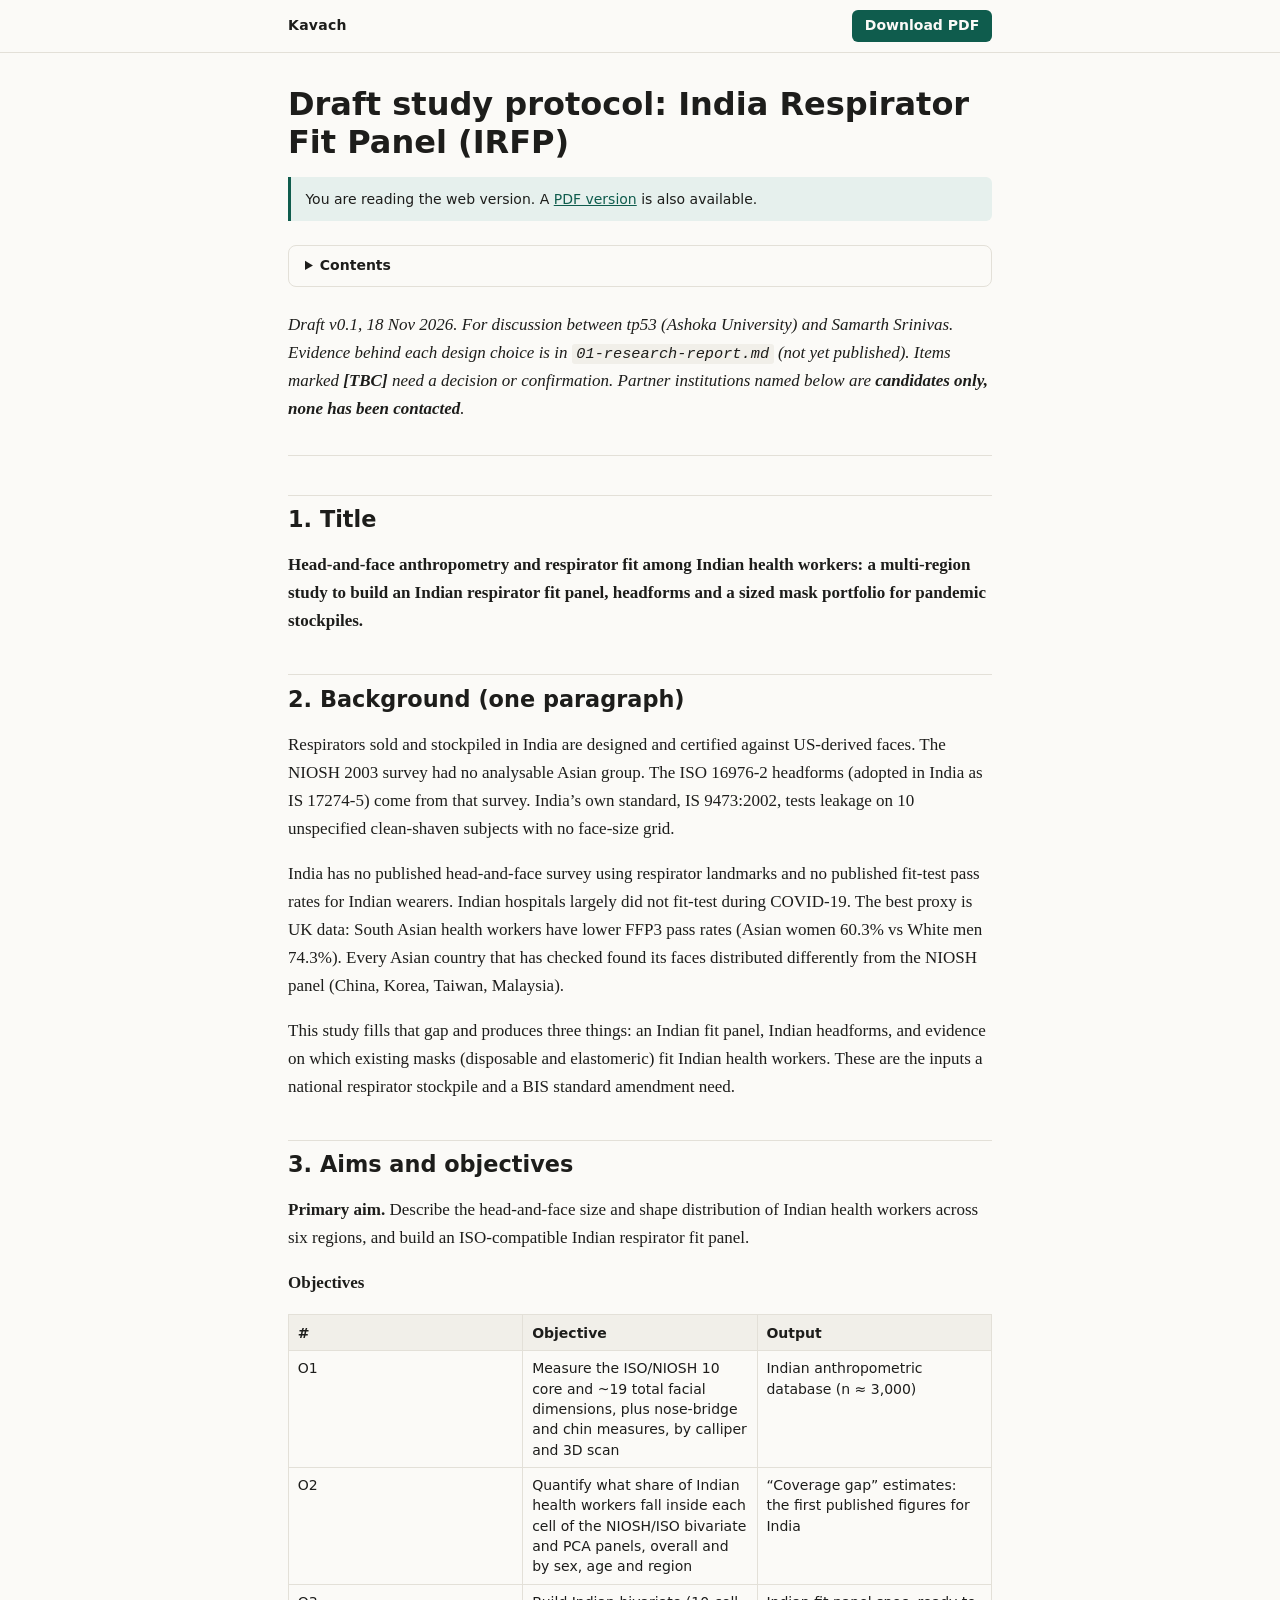
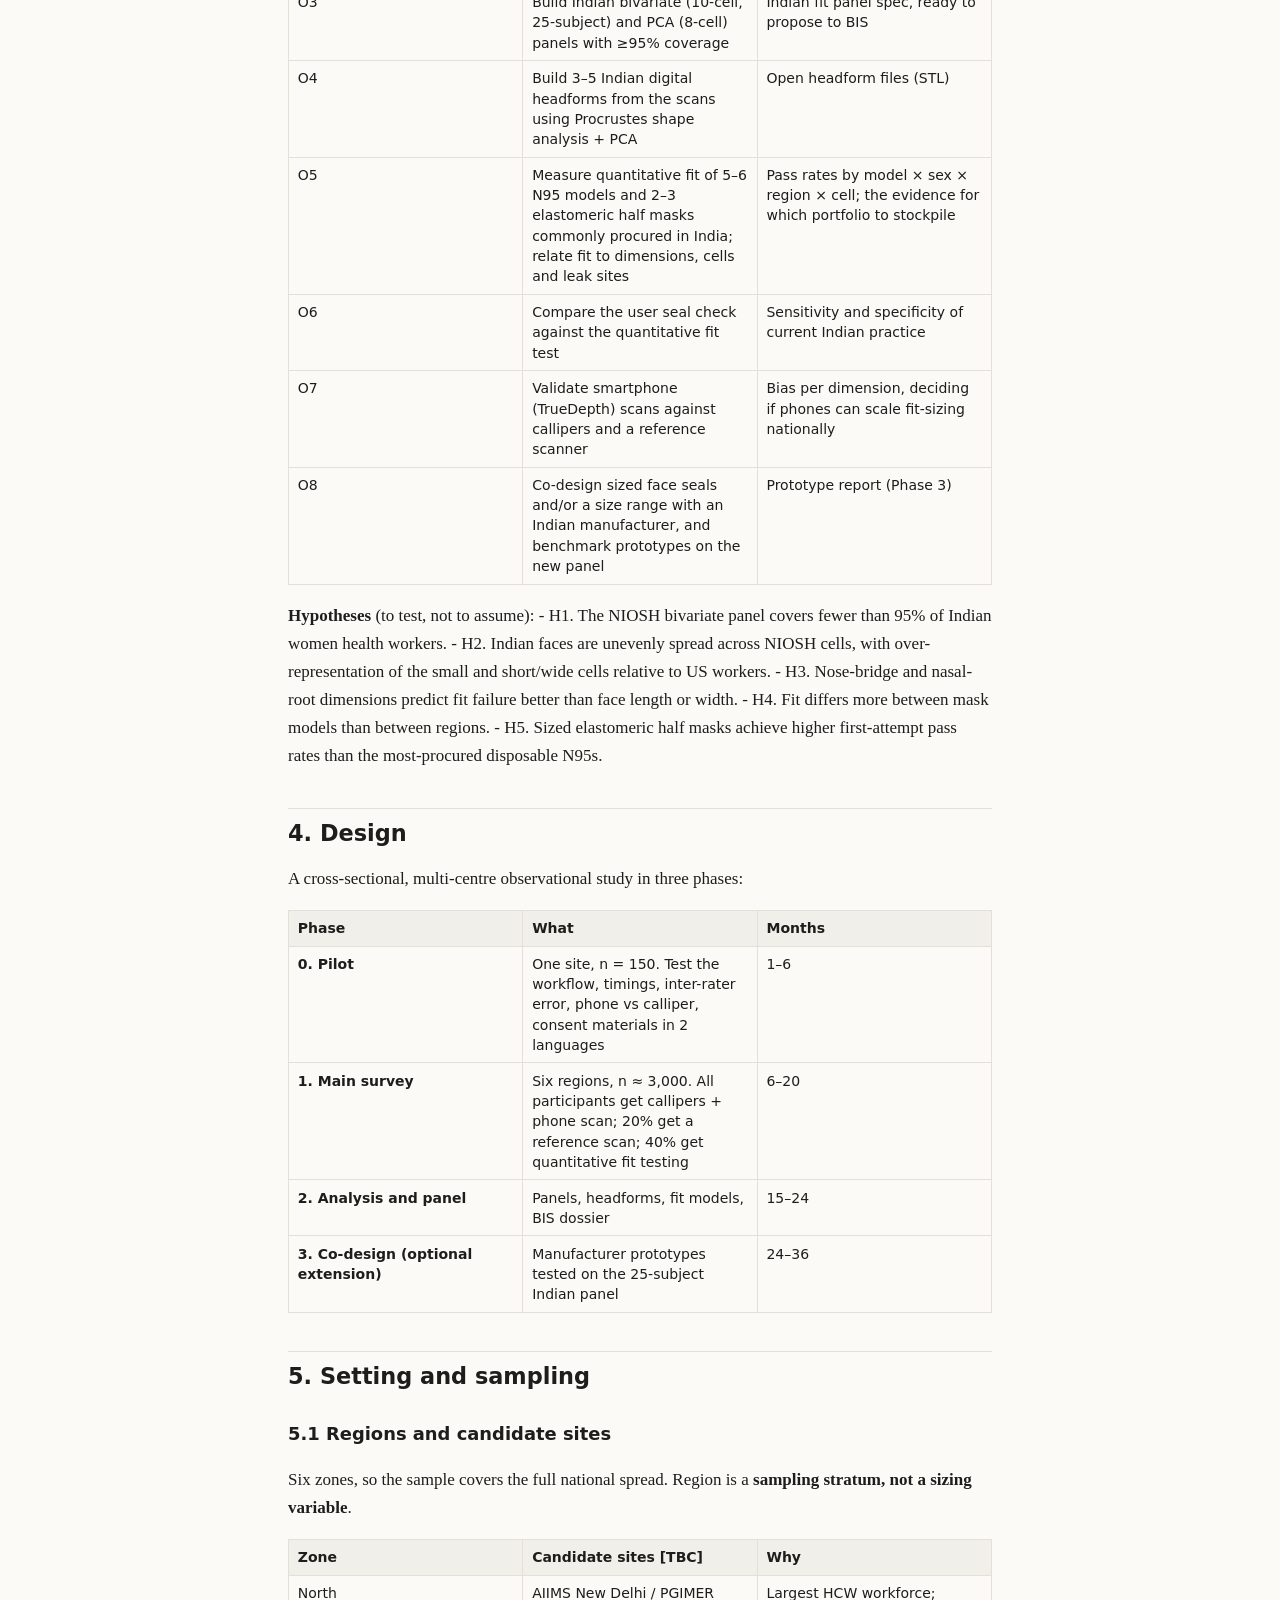
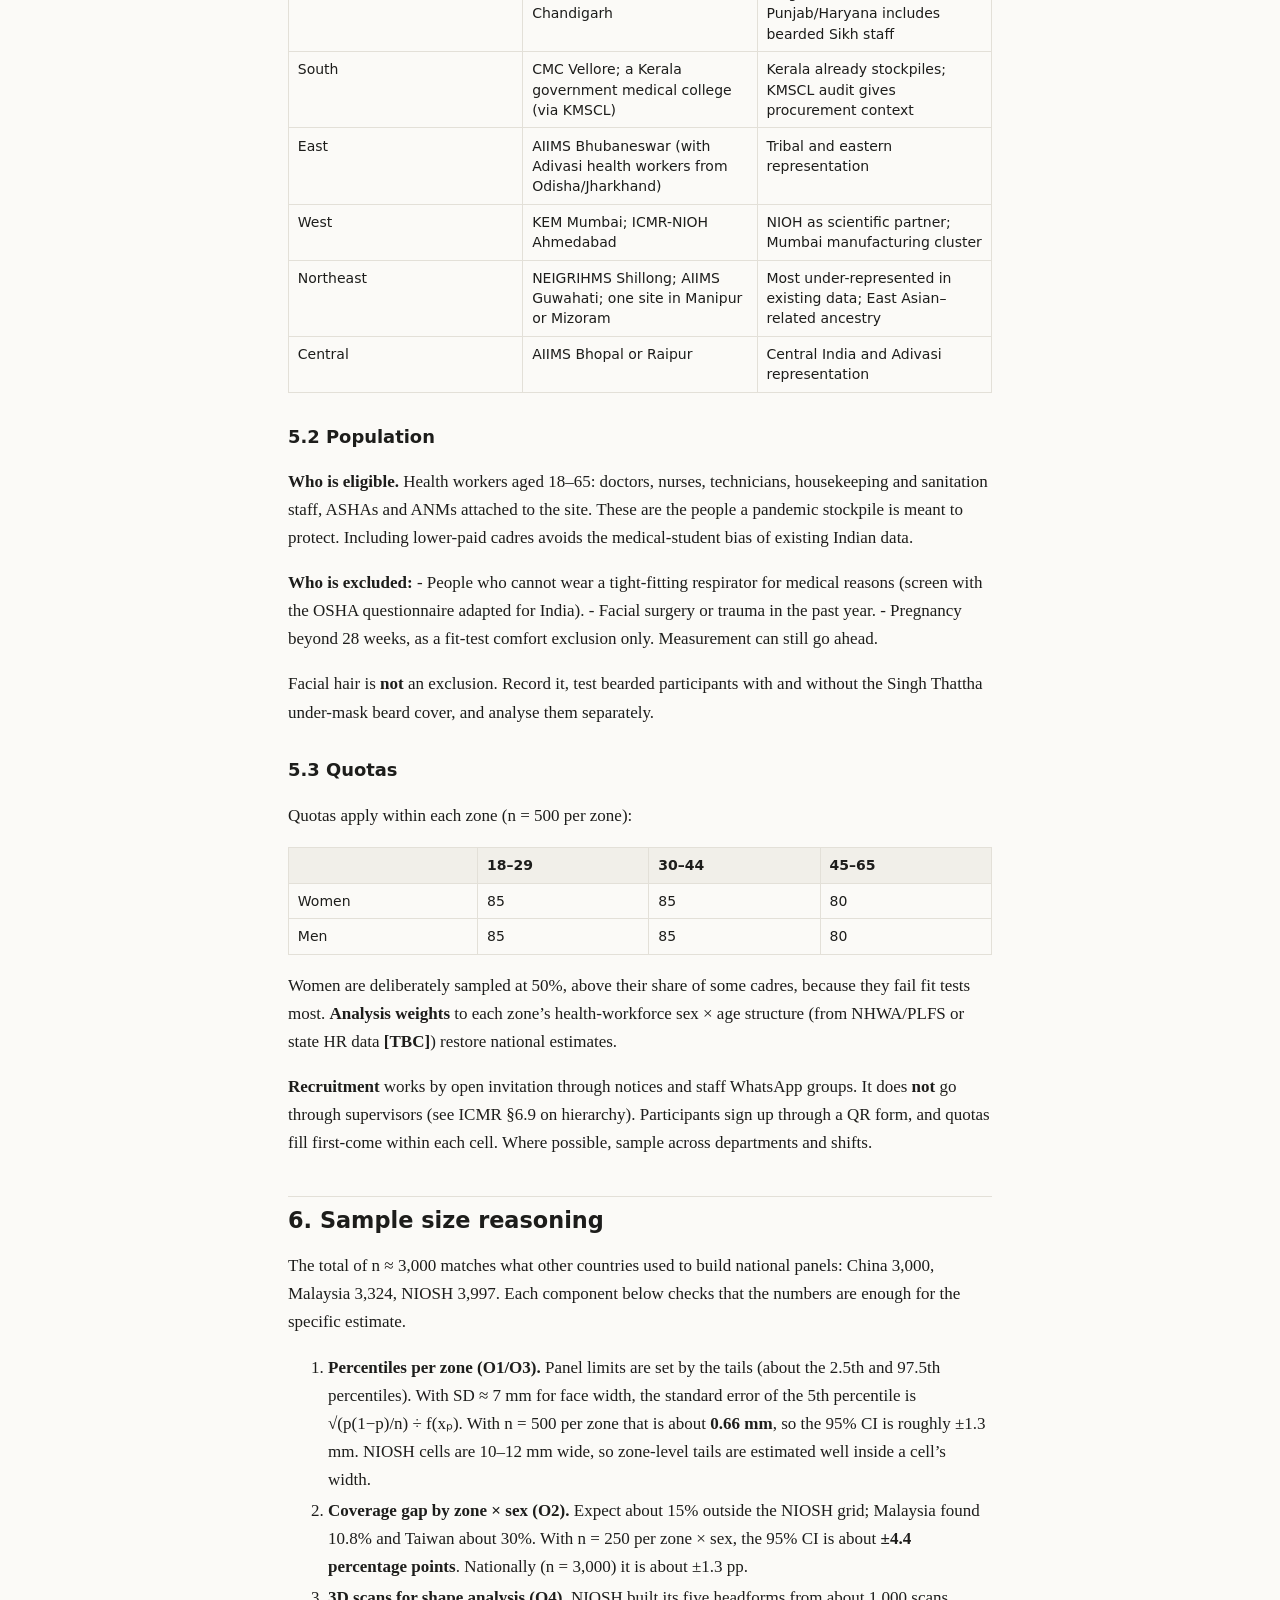
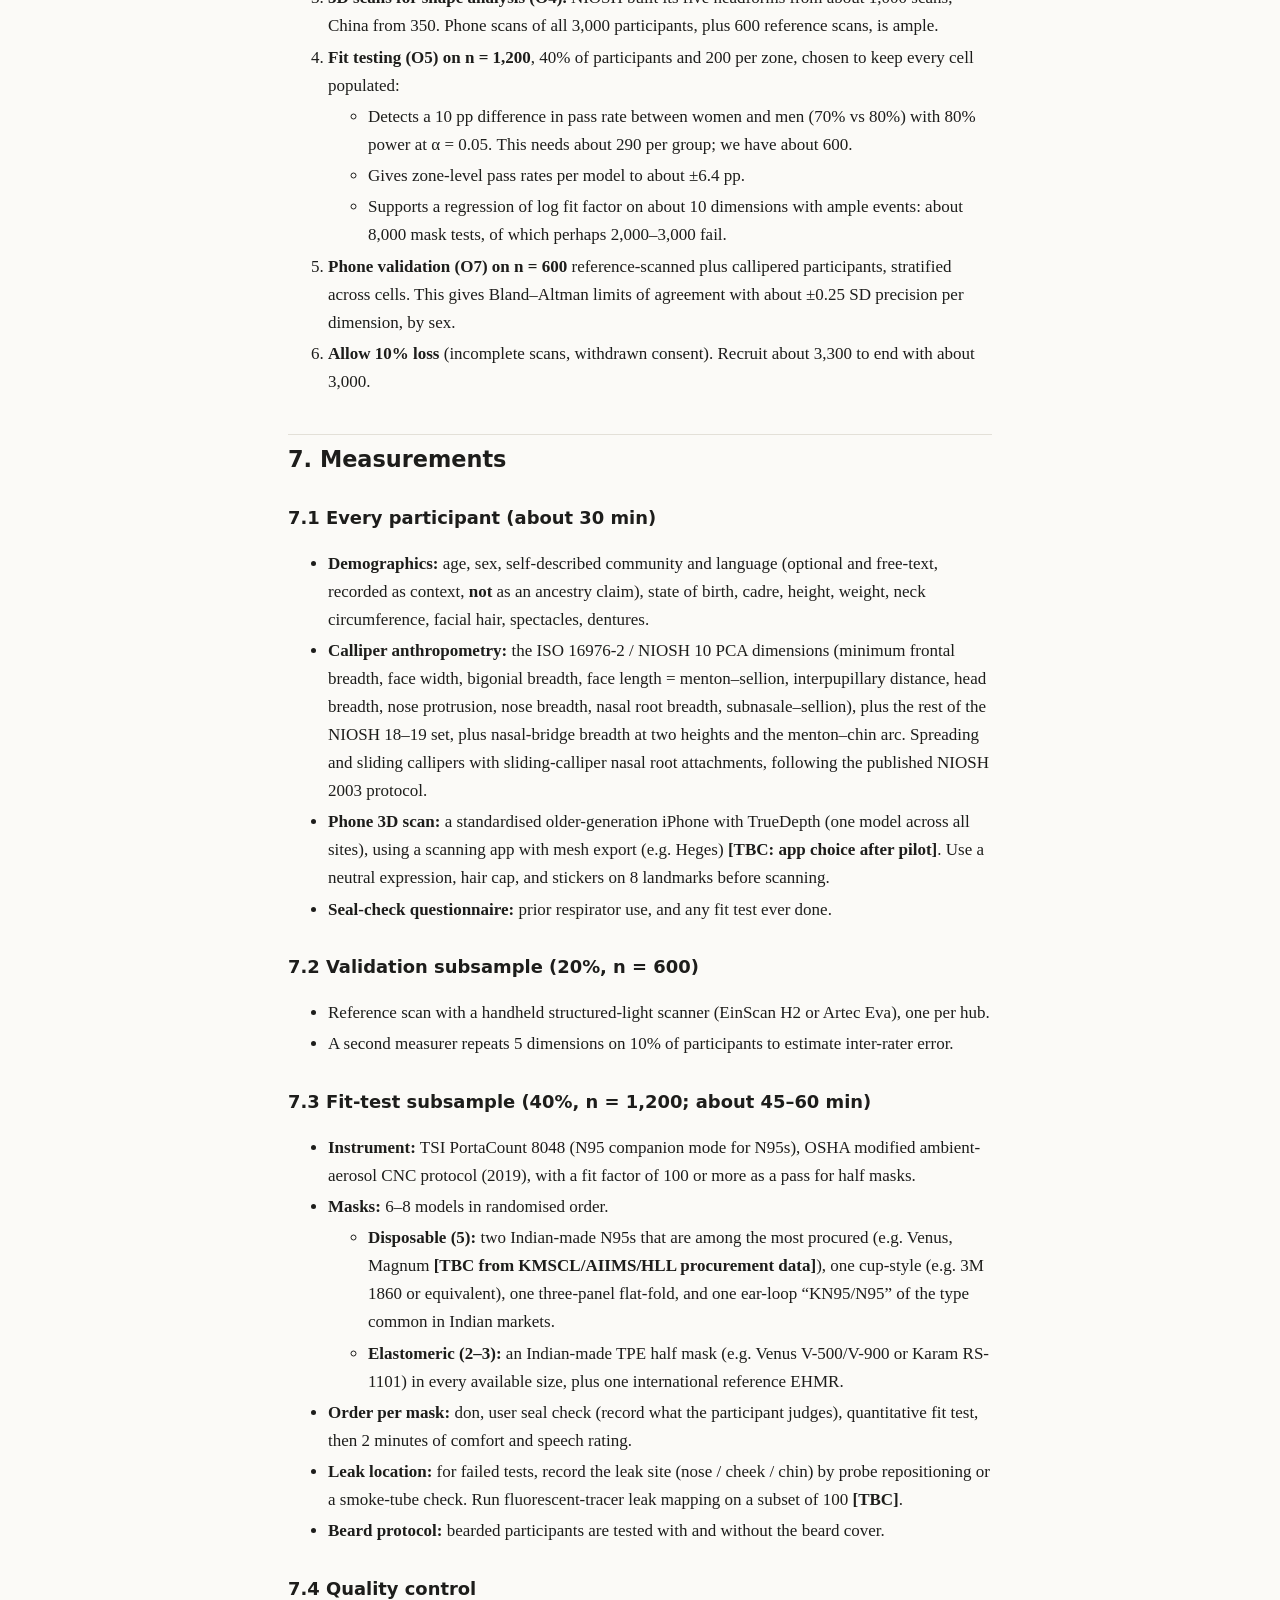
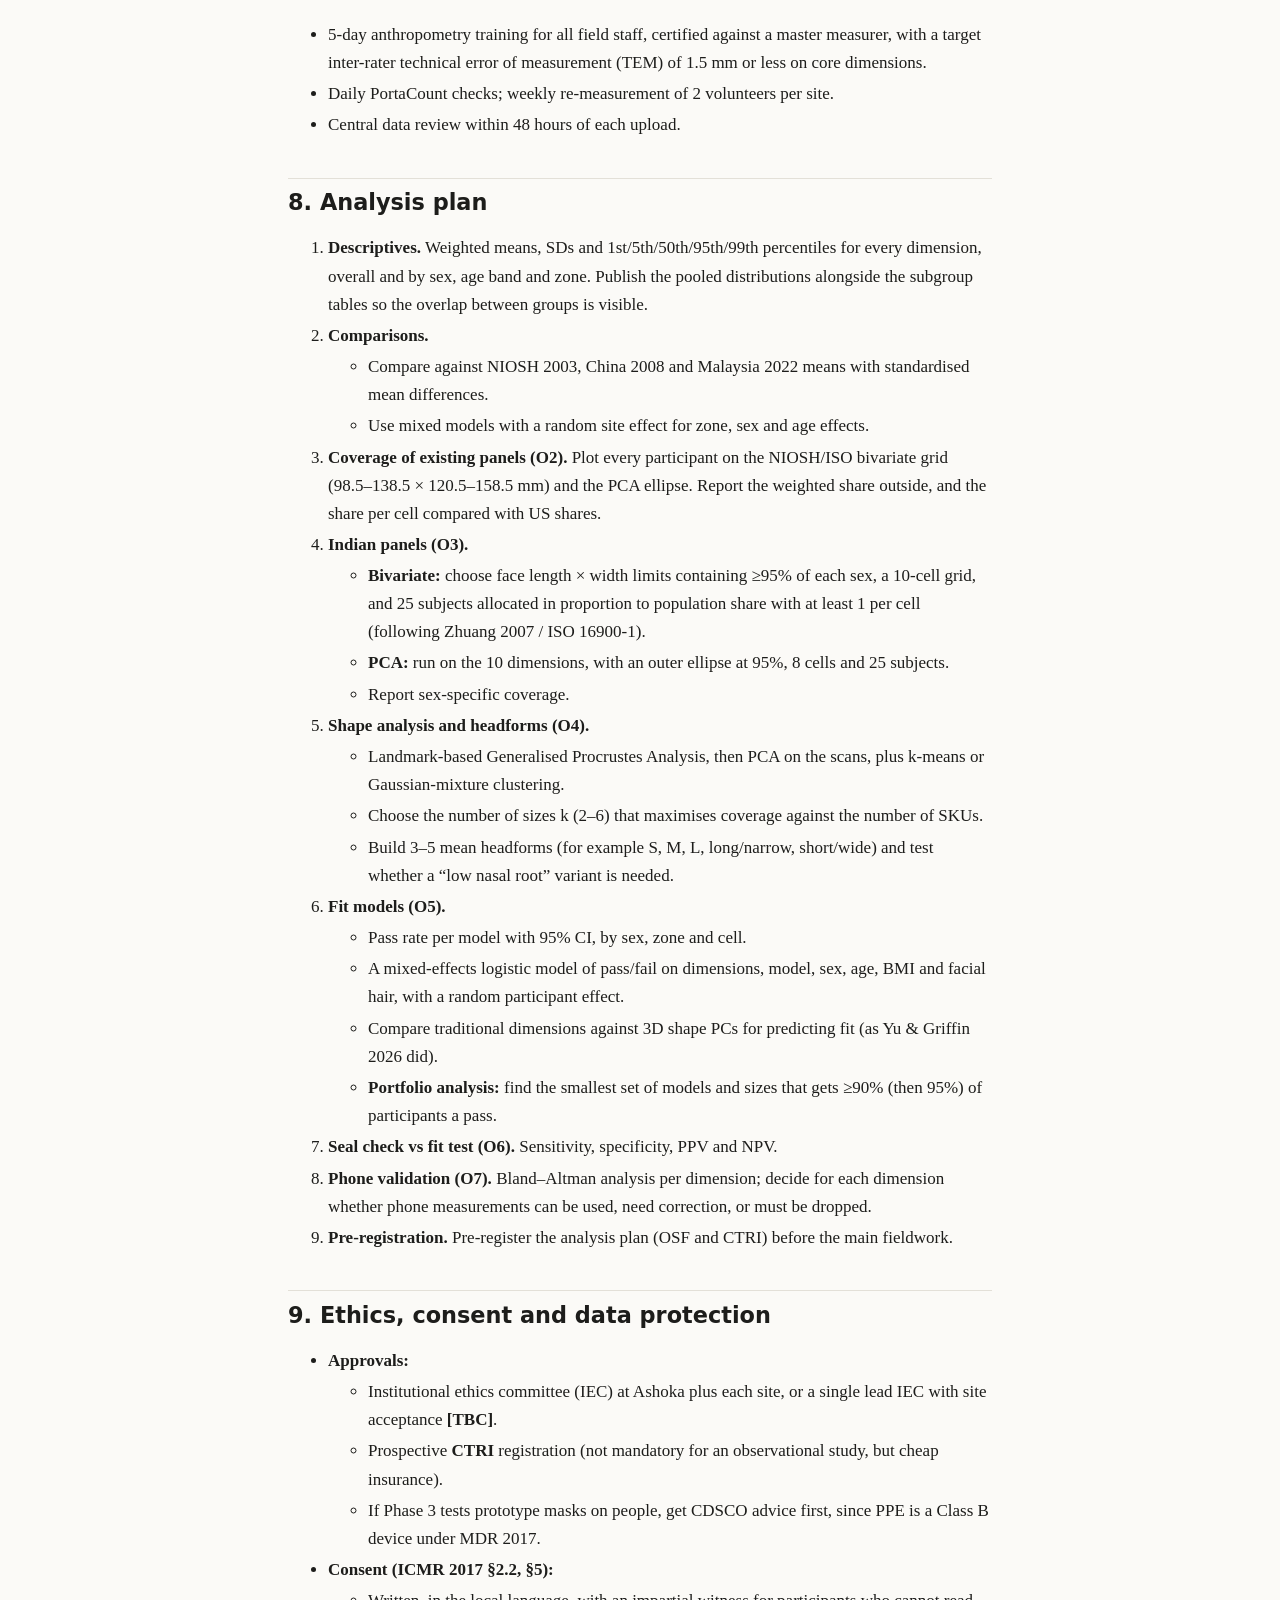
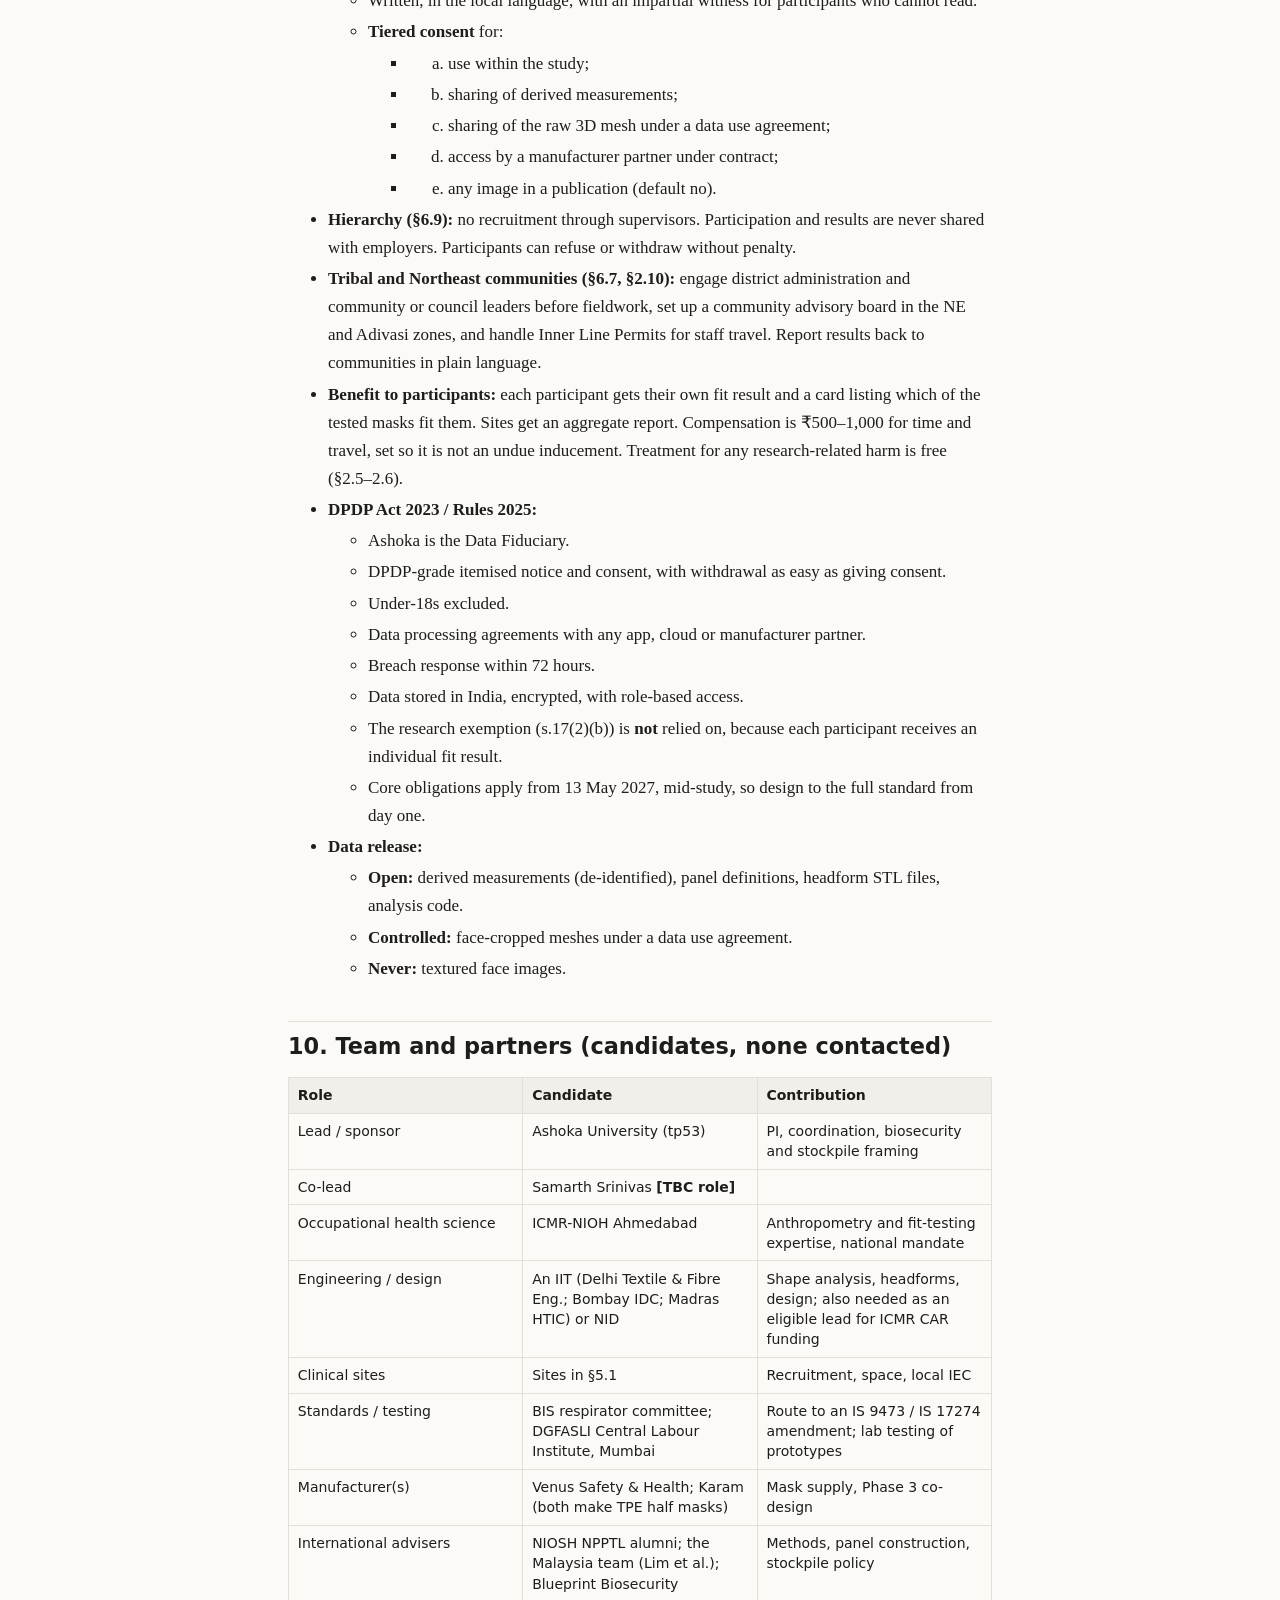
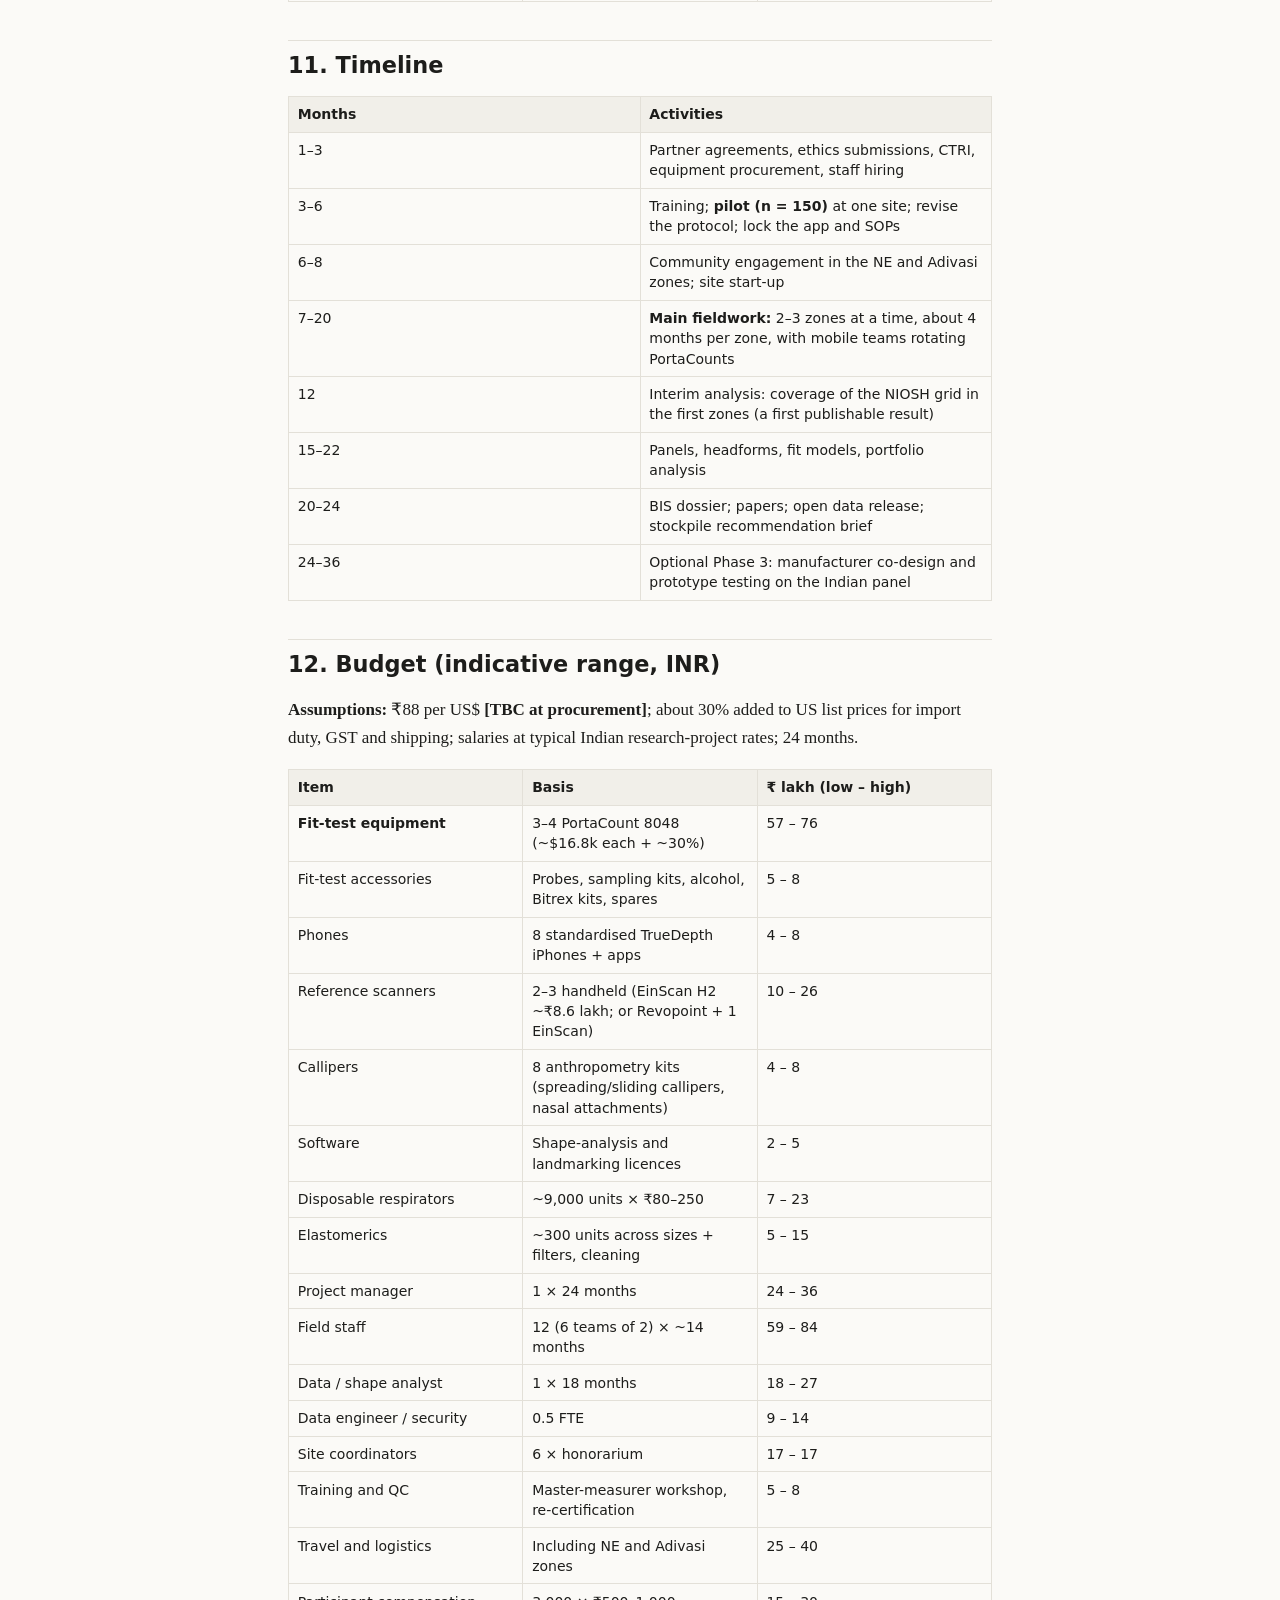
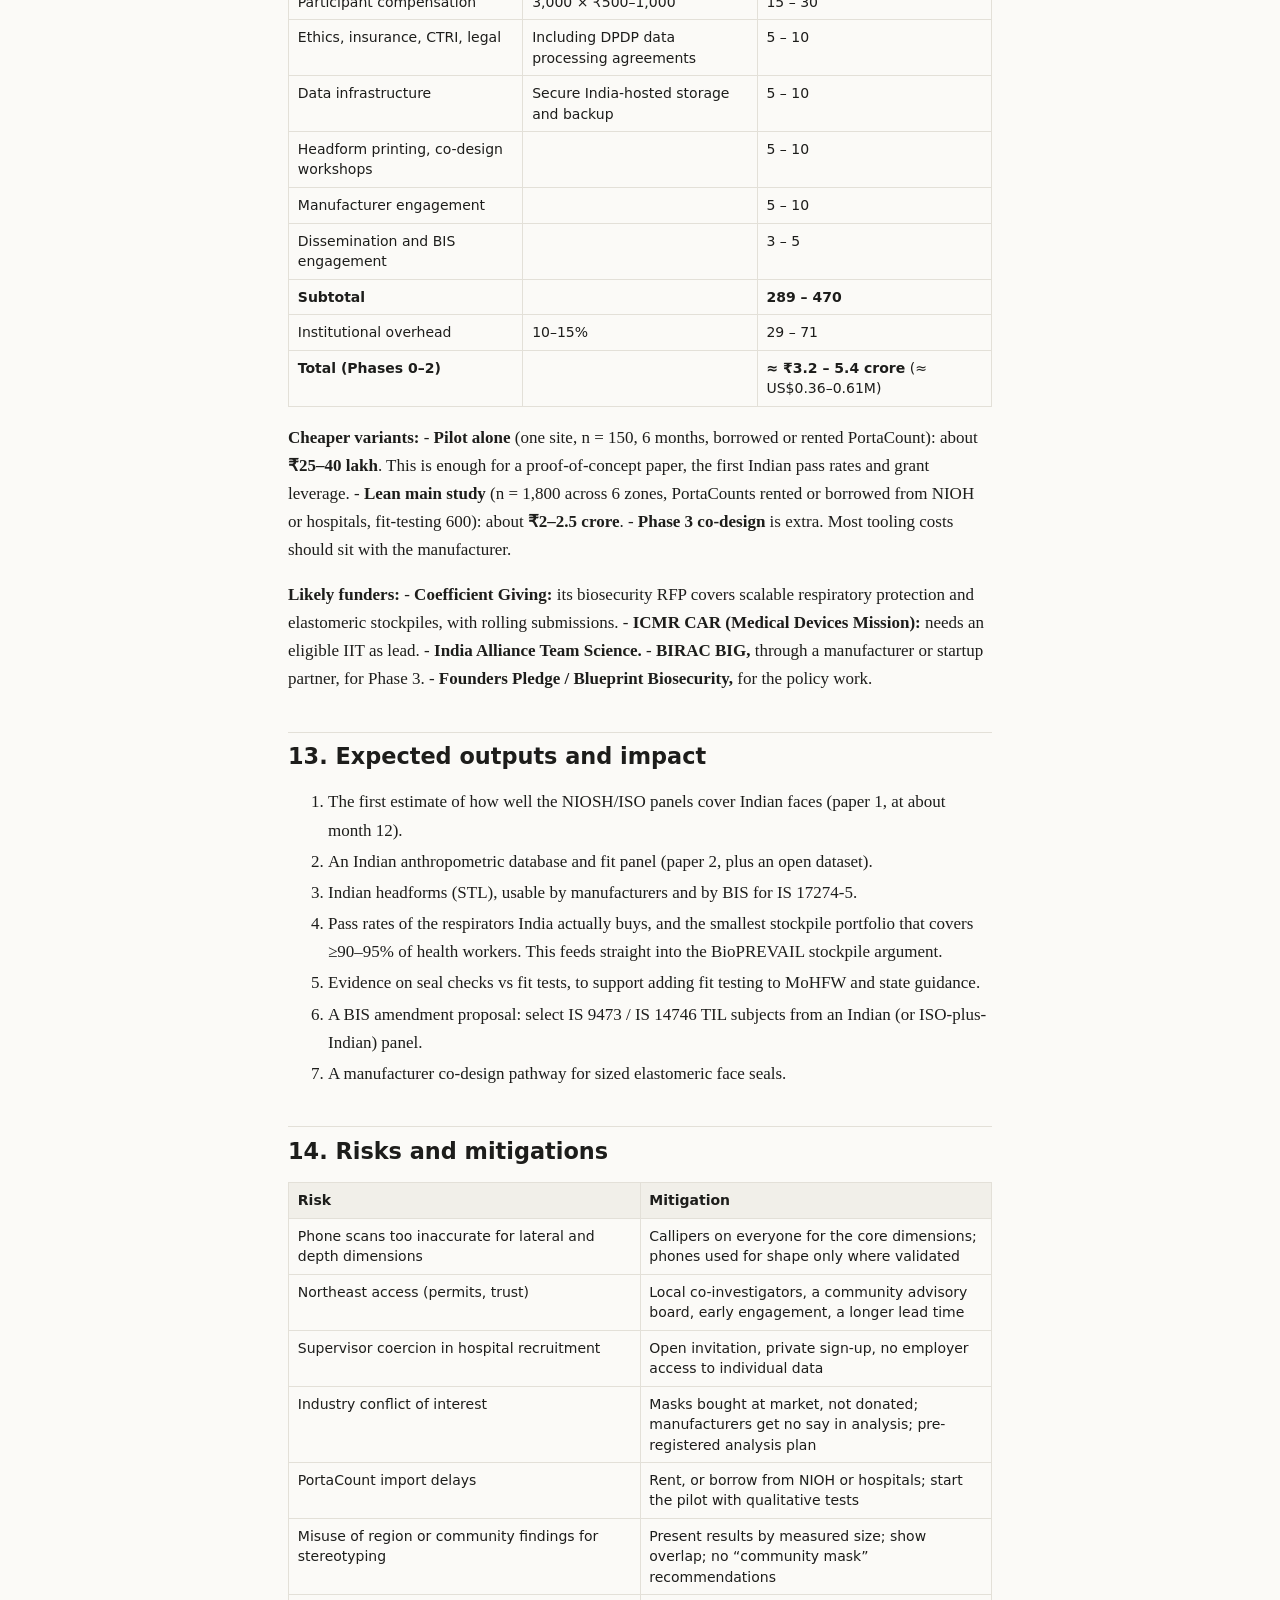
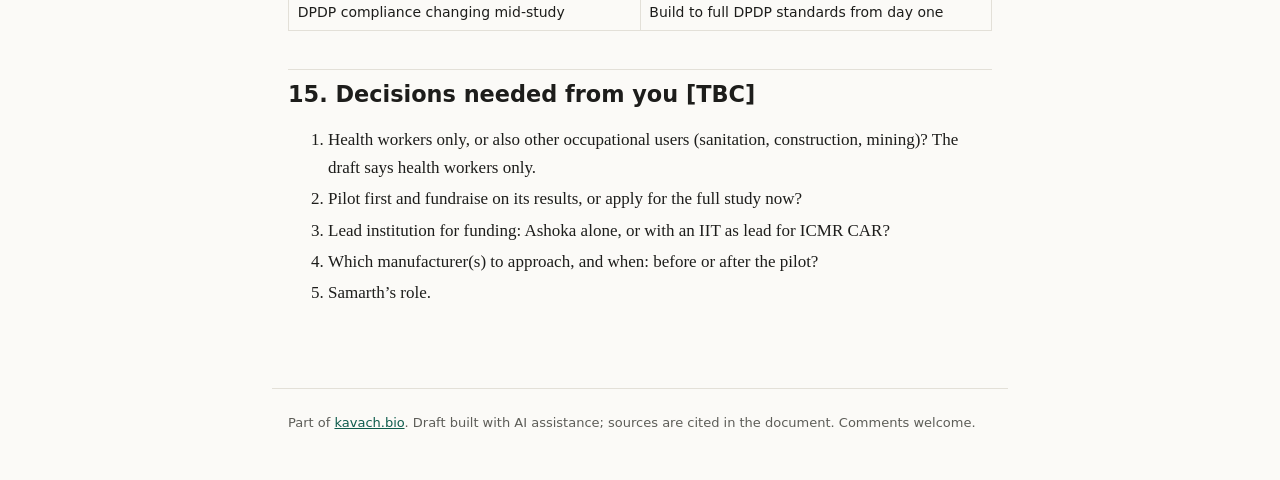
==== fit-panel-protocol/index.html @ 3ec48f14 "Publish white paper and fit-panel protocol pages with PDFs, plus landing page Co-Authored-By: Claude" ====
<!doctype html>
<html lang="en">
<head>
<meta charset="utf-8">
<meta name="viewport" content="width=device-width,initial-scale=1">
<title>Draft study protocol: India Respirator Fit Panel</title>
<meta name="description" content="Draft v0.1 study protocol for head-and-face anthropometry and respirator fit among Indian health workers.">
<meta property="og:title" content="Draft study protocol: India
Respirator Fit Panel">
<meta property="og:description" content="Draft v0.1 study protocol for head-and-face anthropometry and respirator fit among Indian health workers.">
<meta property="og:type" content="article">
<link rel="icon" href="/favicon.svg" type="image/svg+xml">
<link rel="stylesheet" href="/style.css">
</head>
<body>
<header class="bar"><div class="in"><a class="home" href="/">Kavach</a><a class="pdf" href="india-respirator-fit-panel-protocol-v0.1.pdf" download>Download PDF</a></div></header>
<main>
<h1>Draft study protocol: India Respirator Fit Panel (IRFP)</h1>
<p class="status noprint">You are reading the web version. A <a href="india-respirator-fit-panel-protocol-v0.1.pdf">PDF version</a> is also available.</p>
<nav id="TOC"><details><summary>Contents</summary>
<ul>
<li><a href="#title" id="toc-title">1. Title</a></li>
<li><a href="#background-one-paragraph"
id="toc-background-one-paragraph">2. Background (one paragraph)</a></li>
<li><a href="#aims-and-objectives" id="toc-aims-and-objectives">3. Aims
and objectives</a></li>
<li><a href="#design" id="toc-design">4. Design</a></li>
<li><a href="#setting-and-sampling" id="toc-setting-and-sampling">5.
Setting and sampling</a></li>
<li><a href="#sample-size-reasoning" id="toc-sample-size-reasoning">6.
Sample size reasoning</a></li>
<li><a href="#measurements" id="toc-measurements">7.
Measurements</a></li>
<li><a href="#analysis-plan" id="toc-analysis-plan">8. Analysis
plan</a></li>
<li><a href="#ethics-consent-and-data-protection"
id="toc-ethics-consent-and-data-protection">9. Ethics, consent and data
protection</a></li>
<li><a href="#team-and-partners-candidates-none-contacted"
id="toc-team-and-partners-candidates-none-contacted">10. Team and
partners (candidates, none contacted)</a></li>
<li><a href="#timeline" id="toc-timeline">11. Timeline</a></li>
<li><a href="#budget-indicative-range-inr"
id="toc-budget-indicative-range-inr">12. Budget (indicative range,
INR)</a></li>
<li><a href="#expected-outputs-and-impact"
id="toc-expected-outputs-and-impact">13. Expected outputs and
impact</a></li>
<li><a href="#risks-and-mitigations" id="toc-risks-and-mitigations">14.
Risks and mitigations</a></li>
<li><a href="#decisions-needed-from-you-tbc"
id="toc-decisions-needed-from-you-tbc">15. Decisions needed from you
<strong>[TBC]</strong></a></li>
</ul>
</details></nav>
<p><em>Draft v0.1, 18 Nov 2026. For discussion between tp53 (Ashoka
University) and Samarth Srinivas. Evidence behind each design choice is
in <code>01-research-report.md</code> (not yet published). Items marked
<strong>[TBC]</strong> need a decision or confirmation. Partner
institutions named below are <strong>candidates only, none has been
contacted</strong>.</em></p>
<hr />
<h2 id="title">1. Title</h2>
<p><strong>Head-and-face anthropometry and respirator fit among Indian
health workers: a multi-region study to build an Indian respirator fit
panel, headforms and a sized mask portfolio for pandemic
stockpiles.</strong></p>
<h2 id="background-one-paragraph">2. Background (one paragraph)</h2>
<p>Respirators sold and stockpiled in India are designed and certified
against US-derived faces. The NIOSH 2003 survey had no analysable Asian
group. The ISO 16976-2 headforms (adopted in India as IS 17274-5) come
from that survey. India’s own standard, IS 9473:2002, tests leakage on
10 unspecified clean-shaven subjects with no face-size grid.</p>
<p>India has no published head-and-face survey using respirator
landmarks and no published fit-test pass rates for Indian wearers.
Indian hospitals largely did not fit-test during COVID-19. The best
proxy is UK data: South Asian health workers have lower FFP3 pass rates
(Asian women 60.3% vs White men 74.3%). Every Asian country that has
checked found its faces distributed differently from the NIOSH panel
(China, Korea, Taiwan, Malaysia).</p>
<p>This study fills that gap and produces three things: an Indian fit
panel, Indian headforms, and evidence on which existing masks
(disposable and elastomeric) fit Indian health workers. These are the
inputs a national respirator stockpile and a BIS standard amendment
need.</p>
<h2 id="aims-and-objectives">3. Aims and objectives</h2>
<p><strong>Primary aim.</strong> Describe the head-and-face size and
shape distribution of Indian health workers across six regions, and
build an ISO-compatible Indian respirator fit panel.</p>
<p><strong>Objectives</strong></p>
<div class="table-wrap"><table>
<colgroup>
<col style="width: 33%" />
<col style="width: 33%" />
<col style="width: 33%" />
</colgroup>
<thead>
<tr class="header">
<th>#</th>
<th>Objective</th>
<th>Output</th>
</tr>
</thead>
<tbody>
<tr class="odd">
<td>O1</td>
<td>Measure the ISO/NIOSH 10 core and ~19 total facial dimensions, plus
nose-bridge and chin measures, by calliper and 3D scan</td>
<td>Indian anthropometric database (n ≈ 3,000)</td>
</tr>
<tr class="even">
<td>O2</td>
<td>Quantify what share of Indian health workers fall inside each cell
of the NIOSH/ISO bivariate and PCA panels, overall and by sex, age and
region</td>
<td>“Coverage gap” estimates: the first published figures for India</td>
</tr>
<tr class="odd">
<td>O3</td>
<td>Build Indian bivariate (10-cell, 25-subject) and PCA (8-cell) panels
with ≥95% coverage</td>
<td>Indian fit panel spec, ready to propose to BIS</td>
</tr>
<tr class="even">
<td>O4</td>
<td>Build 3–5 Indian digital headforms from the scans using Procrustes
shape analysis + PCA</td>
<td>Open headform files (STL)</td>
</tr>
<tr class="odd">
<td>O5</td>
<td>Measure quantitative fit of 5–6 N95 models and 2–3 elastomeric half
masks commonly procured in India; relate fit to dimensions, cells and
leak sites</td>
<td>Pass rates by model × sex × region × cell; the evidence for which
portfolio to stockpile</td>
</tr>
<tr class="even">
<td>O6</td>
<td>Compare the user seal check against the quantitative fit test</td>
<td>Sensitivity and specificity of current Indian practice</td>
</tr>
<tr class="odd">
<td>O7</td>
<td>Validate smartphone (TrueDepth) scans against callipers and a
reference scanner</td>
<td>Bias per dimension, deciding if phones can scale fit-sizing
nationally</td>
</tr>
<tr class="even">
<td>O8</td>
<td>Co-design sized face seals and/or a size range with an Indian
manufacturer, and benchmark prototypes on the new panel</td>
<td>Prototype report (Phase 3)</td>
</tr>
</tbody>
</table></div>
<p><strong>Hypotheses</strong> (to test, not to assume): - H1. The NIOSH
bivariate panel covers fewer than 95% of Indian women health workers. -
H2. Indian faces are unevenly spread across NIOSH cells, with
over-representation of the small and short/wide cells relative to US
workers. - H3. Nose-bridge and nasal-root dimensions predict fit failure
better than face length or width. - H4. Fit differs more between mask
models than between regions. - H5. Sized elastomeric half masks achieve
higher first-attempt pass rates than the most-procured disposable
N95s.</p>
<h2 id="design">4. Design</h2>
<p>A cross-sectional, multi-centre observational study in three
phases:</p>
<div class="table-wrap"><table>
<colgroup>
<col style="width: 33%" />
<col style="width: 33%" />
<col style="width: 33%" />
</colgroup>
<thead>
<tr class="header">
<th>Phase</th>
<th>What</th>
<th>Months</th>
</tr>
</thead>
<tbody>
<tr class="odd">
<td><strong>0. Pilot</strong></td>
<td>One site, n = 150. Test the workflow, timings, inter-rater error,
phone vs calliper, consent materials in 2 languages</td>
<td>1–6</td>
</tr>
<tr class="even">
<td><strong>1. Main survey</strong></td>
<td>Six regions, n ≈ 3,000. All participants get callipers + phone scan;
20% get a reference scan; 40% get quantitative fit testing</td>
<td>6–20</td>
</tr>
<tr class="odd">
<td><strong>2. Analysis and panel</strong></td>
<td>Panels, headforms, fit models, BIS dossier</td>
<td>15–24</td>
</tr>
<tr class="even">
<td><strong>3. Co-design (optional extension)</strong></td>
<td>Manufacturer prototypes tested on the 25-subject Indian panel</td>
<td>24–36</td>
</tr>
</tbody>
</table></div>
<h2 id="setting-and-sampling">5. Setting and sampling</h2>
<h3 id="regions-and-candidate-sites">5.1 Regions and candidate
sites</h3>
<p>Six zones, so the sample covers the full national spread. Region is a
<strong>sampling stratum, not a sizing variable</strong>.</p>
<div class="table-wrap"><table>
<colgroup>
<col style="width: 33%" />
<col style="width: 33%" />
<col style="width: 33%" />
</colgroup>
<thead>
<tr class="header">
<th>Zone</th>
<th>Candidate sites [TBC]</th>
<th>Why</th>
</tr>
</thead>
<tbody>
<tr class="odd">
<td>North</td>
<td>AIIMS New Delhi / PGIMER Chandigarh</td>
<td>Largest HCW workforce; Punjab/Haryana includes bearded Sikh
staff</td>
</tr>
<tr class="even">
<td>South</td>
<td>CMC Vellore; a Kerala government medical college (via KMSCL)</td>
<td>Kerala already stockpiles; KMSCL audit gives procurement
context</td>
</tr>
<tr class="odd">
<td>East</td>
<td>AIIMS Bhubaneswar (with Adivasi health workers from
Odisha/Jharkhand)</td>
<td>Tribal and eastern representation</td>
</tr>
<tr class="even">
<td>West</td>
<td>KEM Mumbai; ICMR-NIOH Ahmedabad</td>
<td>NIOH as scientific partner; Mumbai manufacturing cluster</td>
</tr>
<tr class="odd">
<td>Northeast</td>
<td>NEIGRIHMS Shillong; AIIMS Guwahati; one site in Manipur or
Mizoram</td>
<td>Most under-represented in existing data; East Asian–related
ancestry</td>
</tr>
<tr class="even">
<td>Central</td>
<td>AIIMS Bhopal or Raipur</td>
<td>Central India and Adivasi representation</td>
</tr>
</tbody>
</table></div>
<h3 id="population">5.2 Population</h3>
<p><strong>Who is eligible.</strong> Health workers aged 18–65: doctors,
nurses, technicians, housekeeping and sanitation staff, ASHAs and ANMs
attached to the site. These are the people a pandemic stockpile is meant
to protect. Including lower-paid cadres avoids the medical-student bias
of existing Indian data.</p>
<p><strong>Who is excluded:</strong> - People who cannot wear a
tight-fitting respirator for medical reasons (screen with the OSHA
questionnaire adapted for India). - Facial surgery or trauma in the past
year. - Pregnancy beyond 28 weeks, as a fit-test comfort exclusion only.
Measurement can still go ahead.</p>
<p>Facial hair is <strong>not</strong> an exclusion. Record it, test
bearded participants with and without the Singh Thattha under-mask beard
cover, and analyse them separately.</p>
<h3 id="quotas">5.3 Quotas</h3>
<p>Quotas apply within each zone (n = 500 per zone):</p>
<div class="table-wrap"><table>
<thead>
<tr class="header">
<th></th>
<th>18–29</th>
<th>30–44</th>
<th>45–65</th>
</tr>
</thead>
<tbody>
<tr class="odd">
<td>Women</td>
<td>85</td>
<td>85</td>
<td>80</td>
</tr>
<tr class="even">
<td>Men</td>
<td>85</td>
<td>85</td>
<td>80</td>
</tr>
</tbody>
</table></div>
<p>Women are deliberately sampled at 50%, above their share of some
cadres, because they fail fit tests most. <strong>Analysis
weights</strong> to each zone’s health-workforce sex × age structure
(from NHWA/PLFS or state HR data <strong>[TBC]</strong>) restore
national estimates.</p>
<p><strong>Recruitment</strong> works by open invitation through notices
and staff WhatsApp groups. It does <strong>not</strong> go through
supervisors (see ICMR §6.9 on hierarchy). Participants sign up through a
QR form, and quotas fill first-come within each cell. Where possible,
sample across departments and shifts.</p>
<h2 id="sample-size-reasoning">6. Sample size reasoning</h2>
<p>The total of n ≈ 3,000 matches what other countries used to build
national panels: China 3,000, Malaysia 3,324, NIOSH 3,997. Each
component below checks that the numbers are enough for the specific
estimate.</p>
<ol type="1">
<li><strong>Percentiles per zone (O1/O3).</strong> Panel limits are set
by the tails (about the 2.5th and 97.5th percentiles). With SD ≈ 7 mm
for face width, the standard error of the 5th percentile is √(p(1−p)/n)
÷ f(xₚ). With n = 500 per zone that is about <strong>0.66 mm</strong>,
so the 95% CI is roughly ±1.3 mm. NIOSH cells are 10–12 mm wide, so
zone-level tails are estimated well inside a cell’s width.</li>
<li><strong>Coverage gap by zone × sex (O2).</strong> Expect about 15%
outside the NIOSH grid; Malaysia found 10.8% and Taiwan about 30%. With
n = 250 per zone × sex, the 95% CI is about <strong>±4.4 percentage
points</strong>. Nationally (n = 3,000) it is about ±1.3 pp.</li>
<li><strong>3D scans for shape analysis (O4).</strong> NIOSH built its
five headforms from about 1,000 scans, China from 350. Phone scans of
all 3,000 participants, plus 600 reference scans, is ample.</li>
<li><strong>Fit testing (O5) on n = 1,200</strong>, 40% of participants
and 200 per zone, chosen to keep every cell populated:
<ul>
<li>Detects a 10 pp difference in pass rate between women and men (70%
vs 80%) with 80% power at α = 0.05. This needs about 290 per group; we
have about 600.</li>
<li>Gives zone-level pass rates per model to about ±6.4 pp.</li>
<li>Supports a regression of log fit factor on about 10 dimensions with
ample events: about 8,000 mask tests, of which perhaps 2,000–3,000
fail.</li>
</ul></li>
<li><strong>Phone validation (O7) on n = 600</strong> reference-scanned
plus callipered participants, stratified across cells. This gives
Bland–Altman limits of agreement with about ±0.25 SD precision per
dimension, by sex.</li>
<li><strong>Allow 10% loss</strong> (incomplete scans, withdrawn
consent). Recruit about 3,300 to end with about 3,000.</li>
</ol>
<h2 id="measurements">7. Measurements</h2>
<h3 id="every-participant-about-30-min">7.1 Every participant (about 30
min)</h3>
<ul>
<li><strong>Demographics:</strong> age, sex, self-described community
and language (optional and free-text, recorded as context,
<strong>not</strong> as an ancestry claim), state of birth, cadre,
height, weight, neck circumference, facial hair, spectacles,
dentures.</li>
<li><strong>Calliper anthropometry:</strong> the ISO 16976-2 / NIOSH 10
PCA dimensions (minimum frontal breadth, face width, bigonial breadth,
face length = menton–sellion, interpupillary distance, head breadth,
nose protrusion, nose breadth, nasal root breadth, subnasale–sellion),
plus the rest of the NIOSH 18–19 set, plus nasal-bridge breadth at two
heights and the menton–chin arc. Spreading and sliding callipers with
sliding-calliper nasal root attachments, following the published NIOSH
2003 protocol.</li>
<li><strong>Phone 3D scan:</strong> a standardised older-generation
iPhone with TrueDepth (one model across all sites), using a scanning app
with mesh export (e.g. Heges) <strong>[TBC: app choice after
pilot]</strong>. Use a neutral expression, hair cap, and stickers on 8
landmarks before scanning.</li>
<li><strong>Seal-check questionnaire:</strong> prior respirator use, and
any fit test ever done.</li>
</ul>
<h3 id="validation-subsample-20-n-600">7.2 Validation subsample (20%, n
= 600)</h3>
<ul>
<li>Reference scan with a handheld structured-light scanner (EinScan H2
or Artec Eva), one per hub.</li>
<li>A second measurer repeats 5 dimensions on 10% of participants to
estimate inter-rater error.</li>
</ul>
<h3 id="fit-test-subsample-40-n-1200-about-4560-min">7.3 Fit-test
subsample (40%, n = 1,200; about 45–60 min)</h3>
<ul>
<li><strong>Instrument:</strong> TSI PortaCount 8048 (N95 companion mode
for N95s), OSHA modified ambient-aerosol CNC protocol (2019), with a fit
factor of 100 or more as a pass for half masks.</li>
<li><strong>Masks:</strong> 6–8 models in randomised order.
<ul>
<li><strong>Disposable (5):</strong> two Indian-made N95s that are among
the most procured (e.g. Venus, Magnum <strong>[TBC from KMSCL/AIIMS/HLL
procurement data]</strong>), one cup-style (e.g. 3M 1860 or equivalent),
one three-panel flat-fold, and one ear-loop “KN95/N95” of the type
common in Indian markets.</li>
<li><strong>Elastomeric (2–3):</strong> an Indian-made TPE half mask
(e.g. Venus V-500/V-900 or Karam RS-1101) in every available size, plus
one international reference EHMR.</li>
</ul></li>
<li><strong>Order per mask:</strong> don, user seal check (record what
the participant judges), quantitative fit test, then 2 minutes of
comfort and speech rating.</li>
<li><strong>Leak location:</strong> for failed tests, record the leak
site (nose / cheek / chin) by probe repositioning or a smoke-tube check.
Run fluorescent-tracer leak mapping on a subset of 100
<strong>[TBC]</strong>.</li>
<li><strong>Beard protocol:</strong> bearded participants are tested
with and without the beard cover.</li>
</ul>
<h3 id="quality-control">7.4 Quality control</h3>
<ul>
<li>5-day anthropometry training for all field staff, certified against
a master measurer, with a target inter-rater technical error of
measurement (TEM) of 1.5 mm or less on core dimensions.</li>
<li>Daily PortaCount checks; weekly re-measurement of 2 volunteers per
site.</li>
<li>Central data review within 48 hours of each upload.</li>
</ul>
<h2 id="analysis-plan">8. Analysis plan</h2>
<ol type="1">
<li><strong>Descriptives.</strong> Weighted means, SDs and
1st/5th/50th/95th/99th percentiles for every dimension, overall and by
sex, age band and zone. Publish the pooled distributions alongside the
subgroup tables so the overlap between groups is visible.</li>
<li><strong>Comparisons.</strong>
<ul>
<li>Compare against NIOSH 2003, China 2008 and Malaysia 2022 means with
standardised mean differences.</li>
<li>Use mixed models with a random site effect for zone, sex and age
effects.</li>
</ul></li>
<li><strong>Coverage of existing panels (O2).</strong> Plot every
participant on the NIOSH/ISO bivariate grid (98.5–138.5 × 120.5–158.5
mm) and the PCA ellipse. Report the weighted share outside, and the
share per cell compared with US shares.</li>
<li><strong>Indian panels (O3).</strong>
<ul>
<li><strong>Bivariate:</strong> choose face length × width limits
containing ≥95% of each sex, a 10-cell grid, and 25 subjects allocated
in proportion to population share with at least 1 per cell (following
Zhuang 2007 / ISO 16900-1).</li>
<li><strong>PCA:</strong> run on the 10 dimensions, with an outer
ellipse at 95%, 8 cells and 25 subjects.</li>
<li>Report sex-specific coverage.</li>
</ul></li>
<li><strong>Shape analysis and headforms (O4).</strong>
<ul>
<li>Landmark-based Generalised Procrustes Analysis, then PCA on the
scans, plus k-means or Gaussian-mixture clustering.</li>
<li>Choose the number of sizes k (2–6) that maximises coverage against
the number of SKUs.</li>
<li>Build 3–5 mean headforms (for example S, M, L, long/narrow,
short/wide) and test whether a “low nasal root” variant is needed.</li>
</ul></li>
<li><strong>Fit models (O5).</strong>
<ul>
<li>Pass rate per model with 95% CI, by sex, zone and cell.</li>
<li>A mixed-effects logistic model of pass/fail on dimensions, model,
sex, age, BMI and facial hair, with a random participant effect.</li>
<li>Compare traditional dimensions against 3D shape PCs for predicting
fit (as Yu &amp; Griffin 2026 did).</li>
<li><strong>Portfolio analysis:</strong> find the smallest set of models
and sizes that gets ≥90% (then 95%) of participants a pass.</li>
</ul></li>
<li><strong>Seal check vs fit test (O6).</strong> Sensitivity,
specificity, PPV and NPV.</li>
<li><strong>Phone validation (O7).</strong> Bland–Altman analysis per
dimension; decide for each dimension whether phone measurements can be
used, need correction, or must be dropped.</li>
<li><strong>Pre-registration.</strong> Pre-register the analysis plan
(OSF and CTRI) before the main fieldwork.</li>
</ol>
<h2 id="ethics-consent-and-data-protection">9. Ethics, consent and data
protection</h2>
<ul>
<li><strong>Approvals:</strong>
<ul>
<li>Institutional ethics committee (IEC) at Ashoka plus each site, or a
single lead IEC with site acceptance <strong>[TBC]</strong>.</li>
<li>Prospective <strong>CTRI</strong> registration (not mandatory for an
observational study, but cheap insurance).</li>
<li>If Phase 3 tests prototype masks on people, get CDSCO advice first,
since PPE is a Class B device under MDR 2017.</li>
</ul></li>
<li><strong>Consent (ICMR 2017 §2.2, §5):</strong>
<ul>
<li>Written, in the local language, with an impartial witness for
participants who cannot read.</li>
<li><strong>Tiered consent</strong> for:
<ul>
<li><ol type="a">
<li>use within the study;</li>
</ol></li>
<li><ol start="2" type="a">
<li>sharing of derived measurements;</li>
</ol></li>
<li><ol start="3" type="a">
<li>sharing of the raw 3D mesh under a data use agreement;</li>
</ol></li>
<li><ol start="4" type="a">
<li>access by a manufacturer partner under contract;</li>
</ol></li>
<li><ol start="5" type="a">
<li>any image in a publication (default no).</li>
</ol></li>
</ul></li>
</ul></li>
<li><strong>Hierarchy (§6.9):</strong> no recruitment through
supervisors. Participation and results are never shared with employers.
Participants can refuse or withdraw without penalty.</li>
<li><strong>Tribal and Northeast communities (§6.7, §2.10):</strong>
engage district administration and community or council leaders before
fieldwork, set up a community advisory board in the NE and Adivasi
zones, and handle Inner Line Permits for staff travel. Report results
back to communities in plain language.</li>
<li><strong>Benefit to participants:</strong> each participant gets
their own fit result and a card listing which of the tested masks fit
them. Sites get an aggregate report. Compensation is ₹500–1,000 for time
and travel, set so it is not an undue inducement. Treatment for any
research-related harm is free (§2.5–2.6).</li>
<li><strong>DPDP Act 2023 / Rules 2025:</strong>
<ul>
<li>Ashoka is the Data Fiduciary.</li>
<li>DPDP-grade itemised notice and consent, with withdrawal as easy as
giving consent.</li>
<li>Under-18s excluded.</li>
<li>Data processing agreements with any app, cloud or manufacturer
partner.</li>
<li>Breach response within 72 hours.</li>
<li>Data stored in India, encrypted, with role-based access.</li>
<li>The research exemption (s.17(2)(b)) is <strong>not</strong> relied
on, because each participant receives an individual fit result.</li>
<li>Core obligations apply from 13 May 2027, mid-study, so design to the
full standard from day one.</li>
</ul></li>
<li><strong>Data release:</strong>
<ul>
<li><strong>Open:</strong> derived measurements (de-identified), panel
definitions, headform STL files, analysis code.</li>
<li><strong>Controlled:</strong> face-cropped meshes under a data use
agreement.</li>
<li><strong>Never:</strong> textured face images.</li>
</ul></li>
</ul>
<h2 id="team-and-partners-candidates-none-contacted">10. Team and
partners (candidates, none contacted)</h2>
<div class="table-wrap"><table>
<colgroup>
<col style="width: 33%" />
<col style="width: 33%" />
<col style="width: 33%" />
</colgroup>
<thead>
<tr class="header">
<th>Role</th>
<th>Candidate</th>
<th>Contribution</th>
</tr>
</thead>
<tbody>
<tr class="odd">
<td>Lead / sponsor</td>
<td>Ashoka University (tp53)</td>
<td>PI, coordination, biosecurity and stockpile framing</td>
</tr>
<tr class="even">
<td>Co-lead</td>
<td>Samarth Srinivas <strong>[TBC role]</strong></td>
<td></td>
</tr>
<tr class="odd">
<td>Occupational health science</td>
<td>ICMR-NIOH Ahmedabad</td>
<td>Anthropometry and fit-testing expertise, national mandate</td>
</tr>
<tr class="even">
<td>Engineering / design</td>
<td>An IIT (Delhi Textile &amp; Fibre Eng.; Bombay IDC; Madras HTIC) or
NID</td>
<td>Shape analysis, headforms, design; also needed as an eligible lead
for ICMR CAR funding</td>
</tr>
<tr class="odd">
<td>Clinical sites</td>
<td>Sites in §5.1</td>
<td>Recruitment, space, local IEC</td>
</tr>
<tr class="even">
<td>Standards / testing</td>
<td>BIS respirator committee; DGFASLI Central Labour Institute,
Mumbai</td>
<td>Route to an IS 9473 / IS 17274 amendment; lab testing of
prototypes</td>
</tr>
<tr class="odd">
<td>Manufacturer(s)</td>
<td>Venus Safety &amp; Health; Karam (both make TPE half masks)</td>
<td>Mask supply, Phase 3 co-design</td>
</tr>
<tr class="even">
<td>International advisers</td>
<td>NIOSH NPPTL alumni; the Malaysia team (Lim et al.); Blueprint
Biosecurity</td>
<td>Methods, panel construction, stockpile policy</td>
</tr>
</tbody>
</table></div>
<h2 id="timeline">11. Timeline</h2>
<div class="table-wrap"><table>
<colgroup>
<col style="width: 50%" />
<col style="width: 50%" />
</colgroup>
<thead>
<tr class="header">
<th>Months</th>
<th>Activities</th>
</tr>
</thead>
<tbody>
<tr class="odd">
<td>1–3</td>
<td>Partner agreements, ethics submissions, CTRI, equipment procurement,
staff hiring</td>
</tr>
<tr class="even">
<td>3–6</td>
<td>Training; <strong>pilot (n = 150)</strong> at one site; revise the
protocol; lock the app and SOPs</td>
</tr>
<tr class="odd">
<td>6–8</td>
<td>Community engagement in the NE and Adivasi zones; site start-up</td>
</tr>
<tr class="even">
<td>7–20</td>
<td><strong>Main fieldwork:</strong> 2–3 zones at a time, about 4 months
per zone, with mobile teams rotating PortaCounts</td>
</tr>
<tr class="odd">
<td>12</td>
<td>Interim analysis: coverage of the NIOSH grid in the first zones (a
first publishable result)</td>
</tr>
<tr class="even">
<td>15–22</td>
<td>Panels, headforms, fit models, portfolio analysis</td>
</tr>
<tr class="odd">
<td>20–24</td>
<td>BIS dossier; papers; open data release; stockpile recommendation
brief</td>
</tr>
<tr class="even">
<td>24–36</td>
<td>Optional Phase 3: manufacturer co-design and prototype testing on
the Indian panel</td>
</tr>
</tbody>
</table></div>
<h2 id="budget-indicative-range-inr">12. Budget (indicative range,
INR)</h2>
<p><strong>Assumptions:</strong> ₹88 per US$ <strong>[TBC at
procurement]</strong>; about 30% added to US list prices for import
duty, GST and shipping; salaries at typical Indian research-project
rates; 24 months.</p>
<div class="table-wrap"><table>
<colgroup>
<col style="width: 33%" />
<col style="width: 33%" />
<col style="width: 33%" />
</colgroup>
<thead>
<tr class="header">
<th>Item</th>
<th>Basis</th>
<th>₹ lakh (low – high)</th>
</tr>
</thead>
<tbody>
<tr class="odd">
<td><strong>Fit-test equipment</strong></td>
<td>3–4 PortaCount 8048 (~$16.8k each + ~30%)</td>
<td>57 – 76</td>
</tr>
<tr class="even">
<td>Fit-test accessories</td>
<td>Probes, sampling kits, alcohol, Bitrex kits, spares</td>
<td>5 – 8</td>
</tr>
<tr class="odd">
<td>Phones</td>
<td>8 standardised TrueDepth iPhones + apps</td>
<td>4 – 8</td>
</tr>
<tr class="even">
<td>Reference scanners</td>
<td>2–3 handheld (EinScan H2 ~₹8.6 lakh; or Revopoint + 1 EinScan)</td>
<td>10 – 26</td>
</tr>
<tr class="odd">
<td>Callipers</td>
<td>8 anthropometry kits (spreading/sliding callipers, nasal
attachments)</td>
<td>4 – 8</td>
</tr>
<tr class="even">
<td>Software</td>
<td>Shape-analysis and landmarking licences</td>
<td>2 – 5</td>
</tr>
<tr class="odd">
<td>Disposable respirators</td>
<td>~9,000 units × ₹80–250</td>
<td>7 – 23</td>
</tr>
<tr class="even">
<td>Elastomerics</td>
<td>~300 units across sizes + filters, cleaning</td>
<td>5 – 15</td>
</tr>
<tr class="odd">
<td>Project manager</td>
<td>1 × 24 months</td>
<td>24 – 36</td>
</tr>
<tr class="even">
<td>Field staff</td>
<td>12 (6 teams of 2) × ~14 months</td>
<td>59 – 84</td>
</tr>
<tr class="odd">
<td>Data / shape analyst</td>
<td>1 × 18 months</td>
<td>18 – 27</td>
</tr>
<tr class="even">
<td>Data engineer / security</td>
<td>0.5 FTE</td>
<td>9 – 14</td>
</tr>
<tr class="odd">
<td>Site coordinators</td>
<td>6 × honorarium</td>
<td>17 – 17</td>
</tr>
<tr class="even">
<td>Training and QC</td>
<td>Master-measurer workshop, re-certification</td>
<td>5 – 8</td>
</tr>
<tr class="odd">
<td>Travel and logistics</td>
<td>Including NE and Adivasi zones</td>
<td>25 – 40</td>
</tr>
<tr class="even">
<td>Participant compensation</td>
<td>3,000 × ₹500–1,000</td>
<td>15 – 30</td>
</tr>
<tr class="odd">
<td>Ethics, insurance, CTRI, legal</td>
<td>Including DPDP data processing agreements</td>
<td>5 – 10</td>
</tr>
<tr class="even">
<td>Data infrastructure</td>
<td>Secure India-hosted storage and backup</td>
<td>5 – 10</td>
</tr>
<tr class="odd">
<td>Headform printing, co-design workshops</td>
<td></td>
<td>5 – 10</td>
</tr>
<tr class="even">
<td>Manufacturer engagement</td>
<td></td>
<td>5 – 10</td>
</tr>
<tr class="odd">
<td>Dissemination and BIS engagement</td>
<td></td>
<td>3 – 5</td>
</tr>
<tr class="even">
<td><strong>Subtotal</strong></td>
<td></td>
<td><strong>289 – 470</strong></td>
</tr>
<tr class="odd">
<td>Institutional overhead</td>
<td>10–15%</td>
<td>29 – 71</td>
</tr>
<tr class="even">
<td><strong>Total (Phases 0–2)</strong></td>
<td></td>
<td><strong>≈ ₹3.2 – 5.4 crore</strong> (≈ US$0.36–0.61M)</td>
</tr>
</tbody>
</table></div>
<p><strong>Cheaper variants:</strong> - <strong>Pilot alone</strong>
(one site, n = 150, 6 months, borrowed or rented PortaCount): about
<strong>₹25–40 lakh</strong>. This is enough for a proof-of-concept
paper, the first Indian pass rates and grant leverage. - <strong>Lean
main study</strong> (n = 1,800 across 6 zones, PortaCounts rented or
borrowed from NIOH or hospitals, fit-testing 600): about <strong>₹2–2.5
crore</strong>. - <strong>Phase 3 co-design</strong> is extra. Most
tooling costs should sit with the manufacturer.</p>
<p><strong>Likely funders:</strong> - <strong>Coefficient
Giving:</strong> its biosecurity RFP covers scalable respiratory
protection and elastomeric stockpiles, with rolling submissions. -
<strong>ICMR CAR (Medical Devices Mission):</strong> needs an eligible
IIT as lead. - <strong>India Alliance Team Science.</strong> -
<strong>BIRAC BIG,</strong> through a manufacturer or startup partner,
for Phase 3. - <strong>Founders Pledge / Blueprint Biosecurity,</strong>
for the policy work.</p>
<h2 id="expected-outputs-and-impact">13. Expected outputs and
impact</h2>
<ol type="1">
<li>The first estimate of how well the NIOSH/ISO panels cover Indian
faces (paper 1, at about month 12).</li>
<li>An Indian anthropometric database and fit panel (paper 2, plus an
open dataset).</li>
<li>Indian headforms (STL), usable by manufacturers and by BIS for IS
17274-5.</li>
<li>Pass rates of the respirators India actually buys, and the smallest
stockpile portfolio that covers ≥90–95% of health workers. This feeds
straight into the BioPREVAIL stockpile argument.</li>
<li>Evidence on seal checks vs fit tests, to support adding fit testing
to MoHFW and state guidance.</li>
<li>A BIS amendment proposal: select IS 9473 / IS 14746 TIL subjects
from an Indian (or ISO-plus-Indian) panel.</li>
<li>A manufacturer co-design pathway for sized elastomeric face
seals.</li>
</ol>
<h2 id="risks-and-mitigations">14. Risks and mitigations</h2>
<div class="table-wrap"><table>
<colgroup>
<col style="width: 50%" />
<col style="width: 50%" />
</colgroup>
<thead>
<tr class="header">
<th>Risk</th>
<th>Mitigation</th>
</tr>
</thead>
<tbody>
<tr class="odd">
<td>Phone scans too inaccurate for lateral and depth dimensions</td>
<td>Callipers on everyone for the core dimensions; phones used for shape
only where validated</td>
</tr>
<tr class="even">
<td>Northeast access (permits, trust)</td>
<td>Local co-investigators, a community advisory board, early
engagement, a longer lead time</td>
</tr>
<tr class="odd">
<td>Supervisor coercion in hospital recruitment</td>
<td>Open invitation, private sign-up, no employer access to individual
data</td>
</tr>
<tr class="even">
<td>Industry conflict of interest</td>
<td>Masks bought at market, not donated; manufacturers get no say in
analysis; pre-registered analysis plan</td>
</tr>
<tr class="odd">
<td>PortaCount import delays</td>
<td>Rent, or borrow from NIOH or hospitals; start the pilot with
qualitative tests</td>
</tr>
<tr class="even">
<td>Misuse of region or community findings for stereotyping</td>
<td>Present results by measured size; show overlap; no “community mask”
recommendations</td>
</tr>
<tr class="odd">
<td>DPDP compliance changing mid-study</td>
<td>Build to full DPDP standards from day one</td>
</tr>
</tbody>
</table></div>
<h2 id="decisions-needed-from-you-tbc">15. Decisions needed from you
<strong>[TBC]</strong></h2>
<ol type="1">
<li>Health workers only, or also other occupational users (sanitation,
construction, mining)? The draft says health workers only.</li>
<li>Pilot first and fundraise on its results, or apply for the full
study now?</li>
<li>Lead institution for funding: Ashoka alone, or with an IIT as lead
for ICMR CAR?</li>
<li>Which manufacturer(s) to approach, and when: before or after the
pilot?</li>
<li>Samarth’s role.</li>
</ol>
</main>
<footer>Part of <a href="https://kavach.bio/" rel="noopener">kavach.bio</a>. Draft built with AI assistance; sources are cited in the document. Comments welcome.</footer>
</body>
</html>
---- style.css ----
:root{--bg:#fbfaf7;--fg:#1d1d1b;--muted:#5d5d58;--line:#e3e0d8;--accent:#0f5c4d;--accent-bg:#e6f0ed;--code:#f1efe9;--maxw:46rem}
@media (prefers-color-scheme:dark){:root{--bg:#141513;--fg:#e8e6e1;--muted:#a3a19b;--line:#33342f;--accent:#7cc8b4;--accent-bg:#1d2b27;--code:#22231f}}
*{box-sizing:border-box}
html{-webkit-text-size-adjust:100%}
body{margin:0;background:var(--bg);color:var(--fg);font:17px/1.65 Charter,"Bitstream Charter","Sitka Text",Cambria,Georgia,serif}
a{color:var(--accent)}
.bar{position:sticky;top:0;z-index:5;background:var(--bg);border-bottom:1px solid var(--line);font:14px/1.4 system-ui,-apple-system,"Segoe UI",Roboto,sans-serif}
.bar .in{max-width:var(--maxw);margin:0 auto;padding:.6rem 16px;display:flex;gap:1rem;align-items:center;justify-content:space-between}
.bar .home{color:var(--fg);text-decoration:none;font-weight:600;letter-spacing:.02em}
.pdf{display:inline-block;background:var(--accent);color:var(--bg)!important;text-decoration:none;padding:.4rem .8rem;border-radius:6px;font-weight:600;white-space:nowrap}
main{max-width:var(--maxw);margin:0 auto;padding:1.5rem 16px 4rem}
.status{font:14px/1.5 system-ui,-apple-system,"Segoe UI",Roboto,sans-serif;background:var(--accent-bg);border-left:3px solid var(--accent);padding:.7rem .9rem;margin:0 0 1.5rem;border-radius:0 6px 6px 0}
h1{font-size:2rem;line-height:1.2;margin:.5rem 0 1rem}
h2{font-size:1.4rem;line-height:1.3;margin:2.4rem 0 .6rem;padding-top:.6rem;border-top:1px solid var(--line)}
h3{font-size:1.12rem;margin:1.8rem 0 .4rem}
h1,h2,h3{font-family:system-ui,-apple-system,"Segoe UI",Roboto,sans-serif;scroll-margin-top:4rem}
.table-wrap{overflow-x:auto;margin:1rem 0}
table{border-collapse:collapse;font:14px/1.45 system-ui,-apple-system,"Segoe UI",Roboto,sans-serif;width:100%}
th,td{border:1px solid var(--line);padding:.45rem .55rem;vertical-align:top;text-align:left}
th{background:var(--code)}
code{background:var(--code);padding:.05em .3em;border-radius:3px;font-size:.9em}
hr{border:0;border-top:1px solid var(--line);margin:2rem 0}
nav#TOC{font:14px/1.5 system-ui,-apple-system,"Segoe UI",Roboto,sans-serif;border:1px solid var(--line);border-radius:8px;padding:.6rem 1rem;margin:1.5rem 0}
nav#TOC summary{cursor:pointer;font-weight:600}
nav#TOC ul{padding-left:1.1rem;margin:.4rem 0}
footer{max-width:var(--maxw);margin:0 auto;padding:1.5rem 16px 3rem;color:var(--muted);font:13px/1.5 system-ui,-apple-system,"Segoe UI",Roboto,sans-serif;border-top:1px solid var(--line)}
li{margin:.2rem 0}
@media print{
 :root{--bg:#fff;--fg:#000;--muted:#444;--line:#ccc;--accent:#0f5c4d;--accent-bg:#eef4f2;--code:#f3f3f3}
 body{font-size:10.5pt;line-height:1.5}
 .bar,nav#TOC,.noprint{display:none!important}
 main{max-width:none;padding:0}
 h2{break-after:avoid;border-top:0;margin-top:1.4rem}
 h3{break-after:avoid}
 tr,li{break-inside:avoid}
 a{color:#0f5c4d;text-decoration:none}
 .table-wrap{overflow:visible}
 table{font-size:8.5pt}
 footer{border:0;padding:1rem 0 0}
}
@page{size:A4;margin:18mm 16mm}
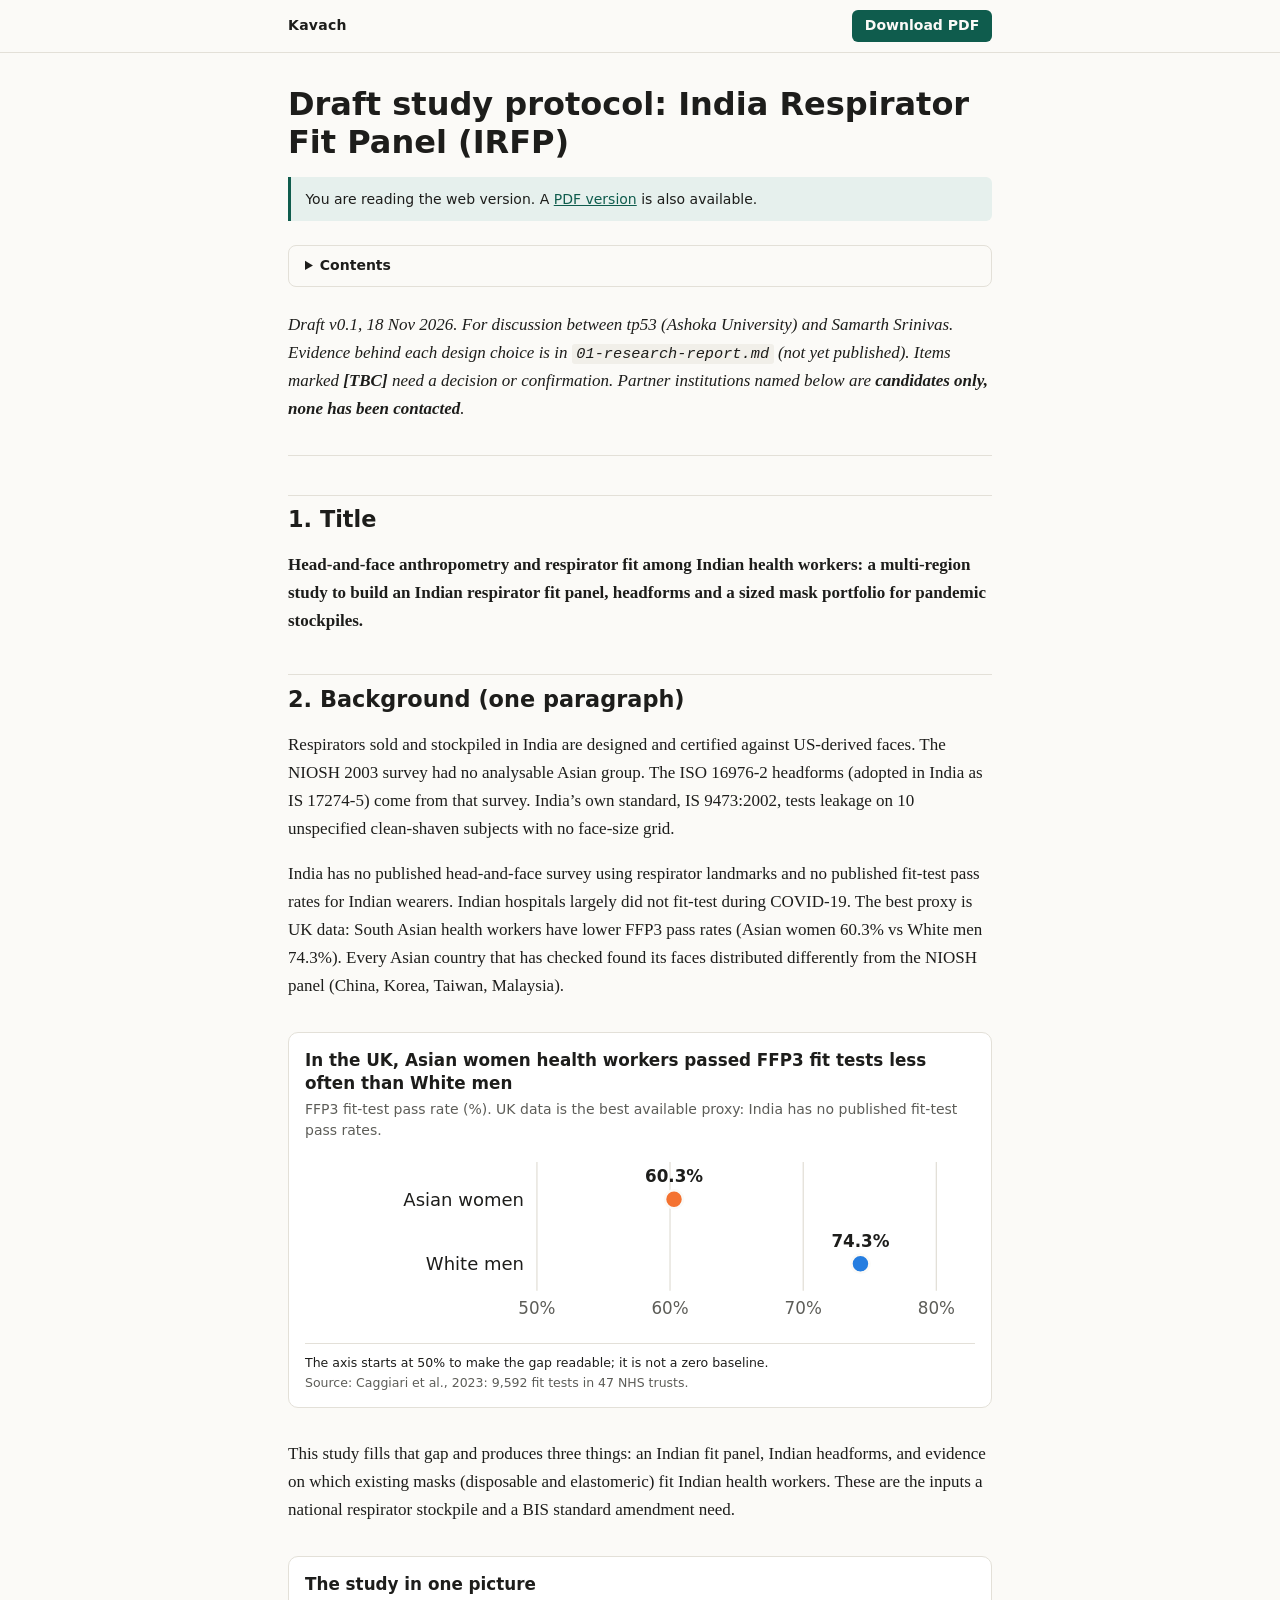
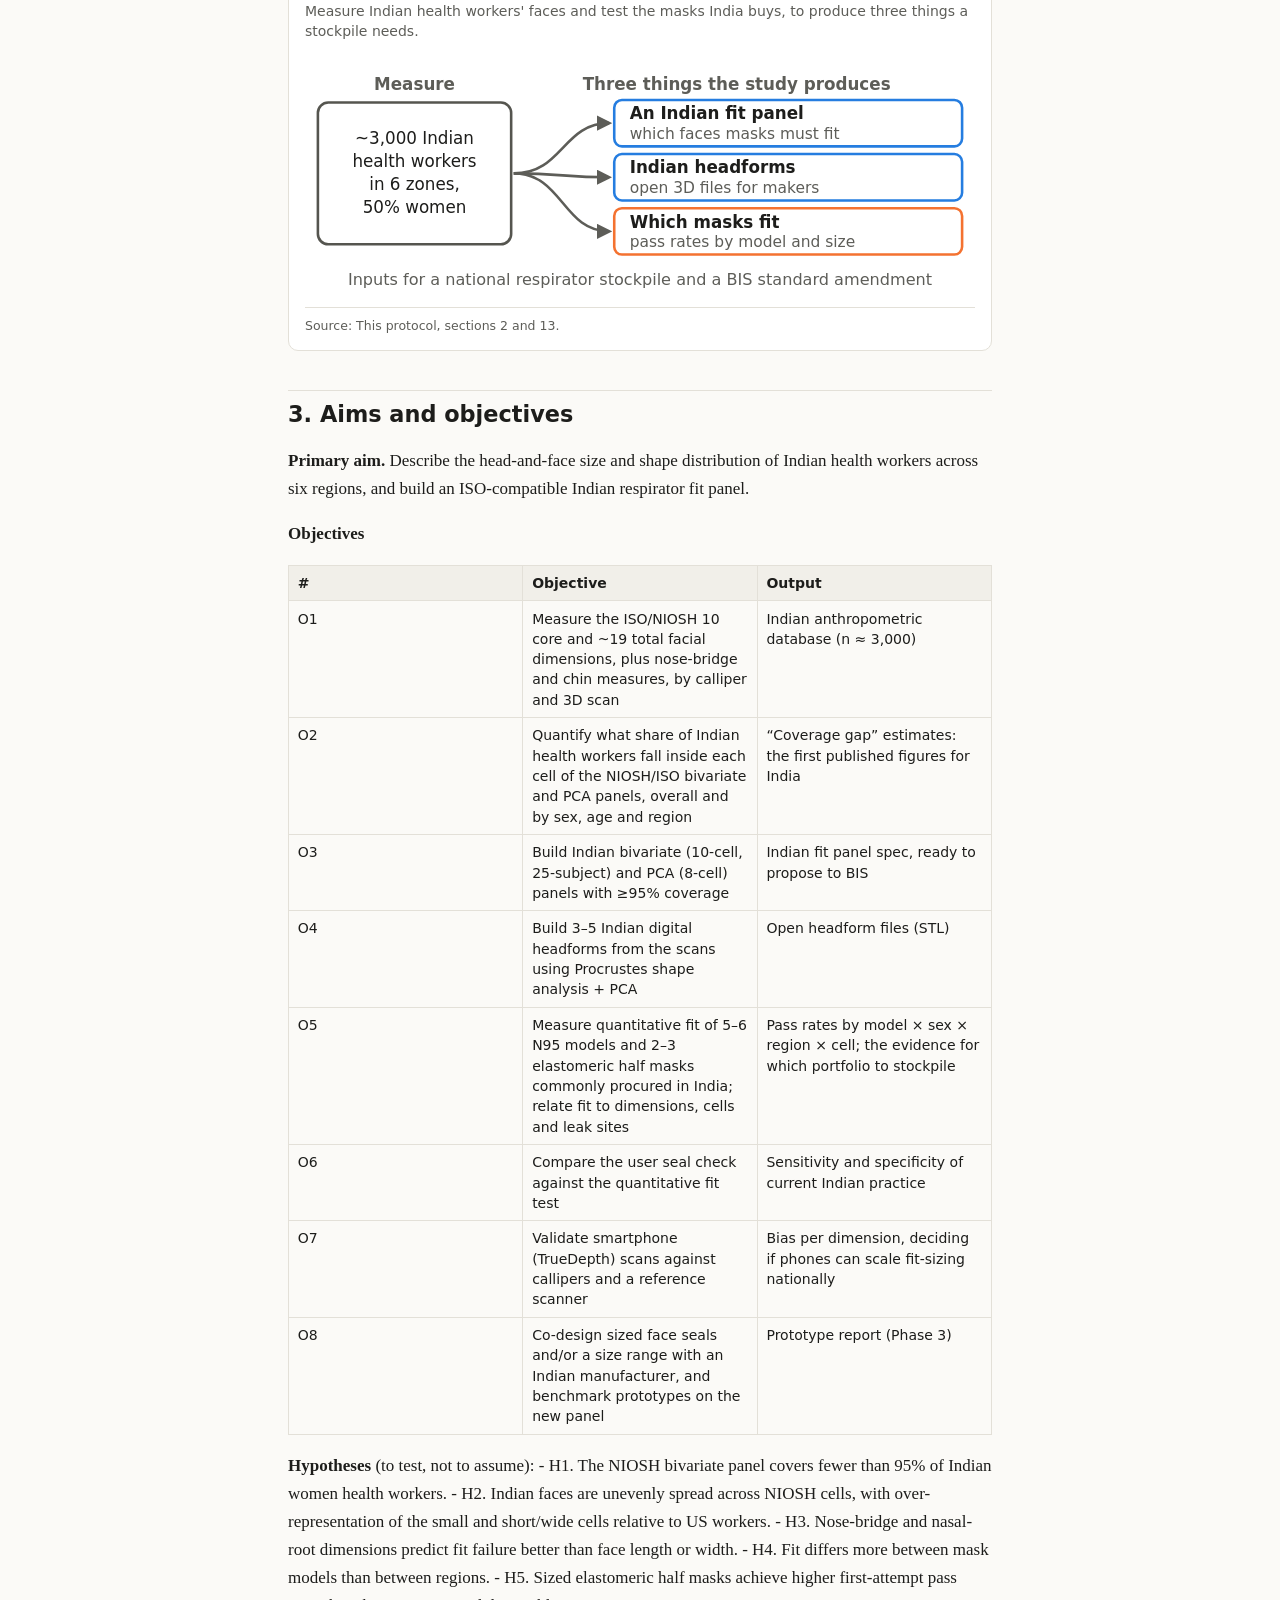
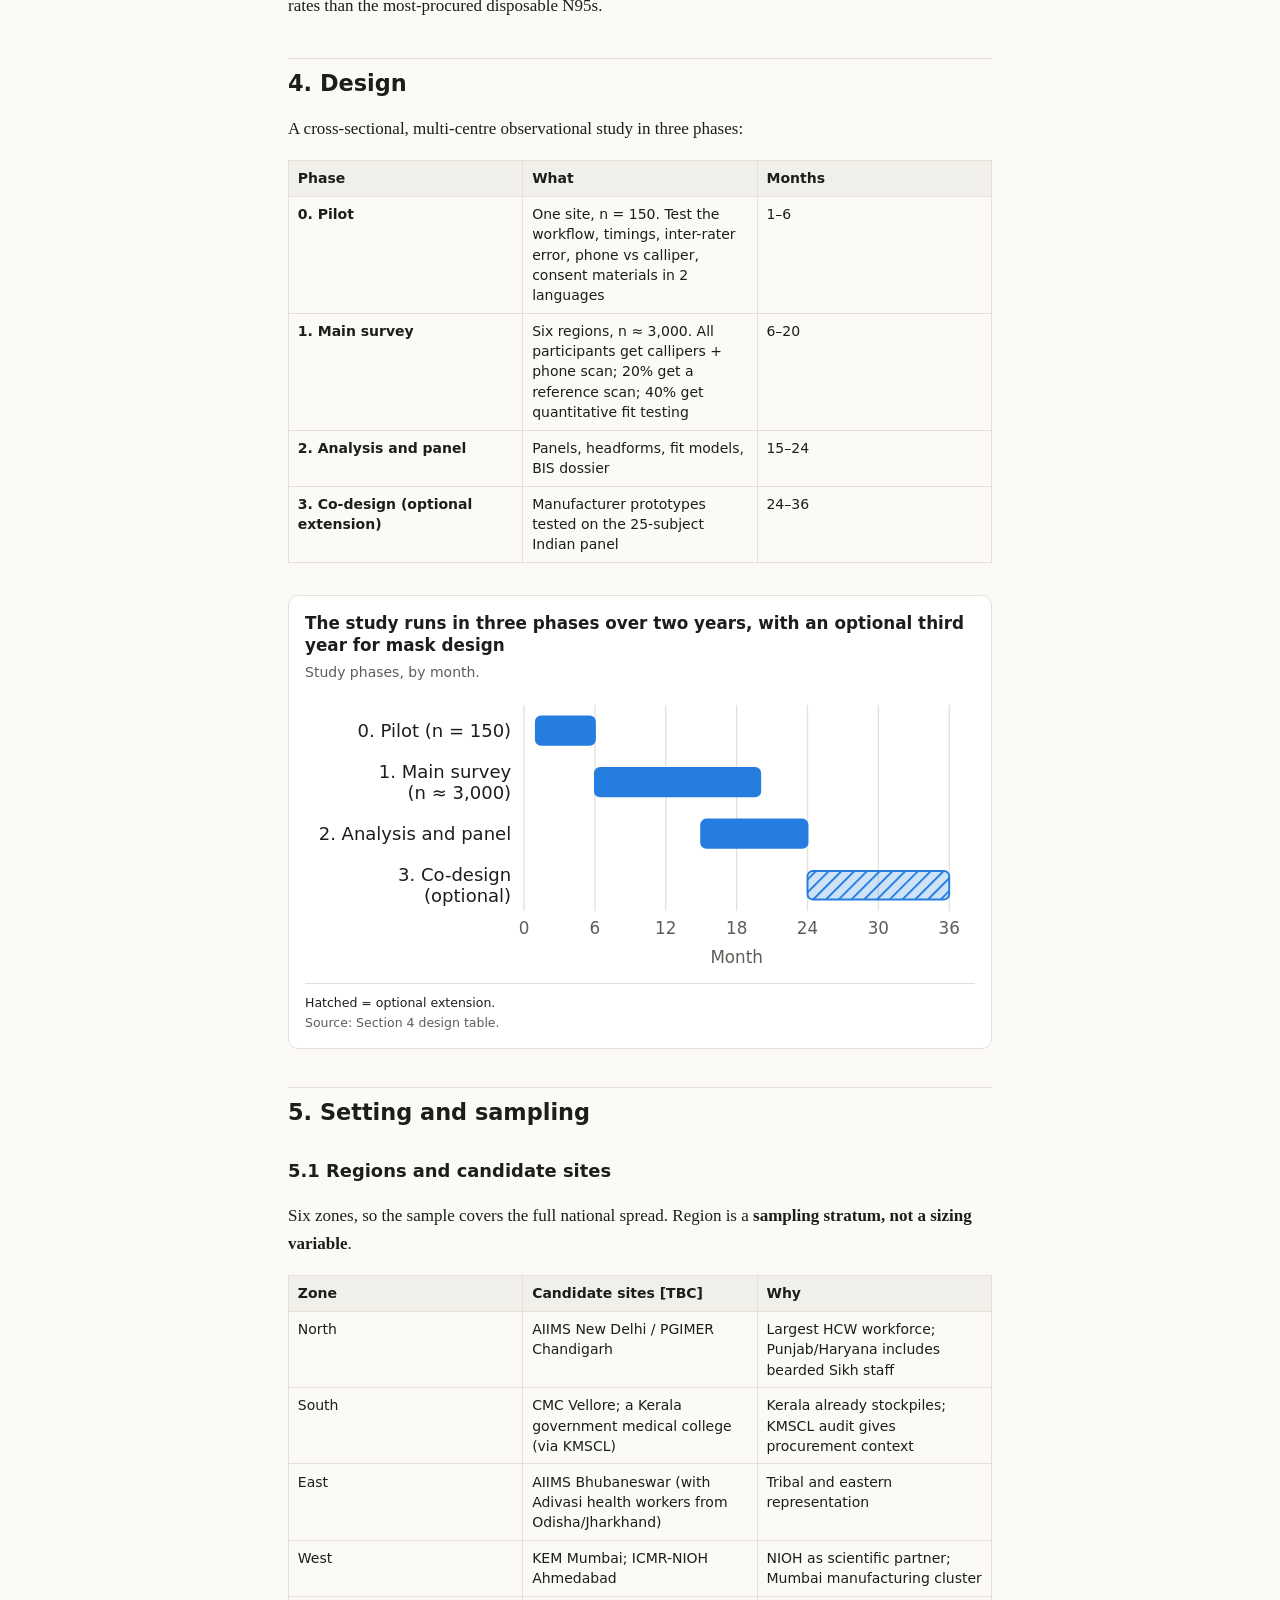
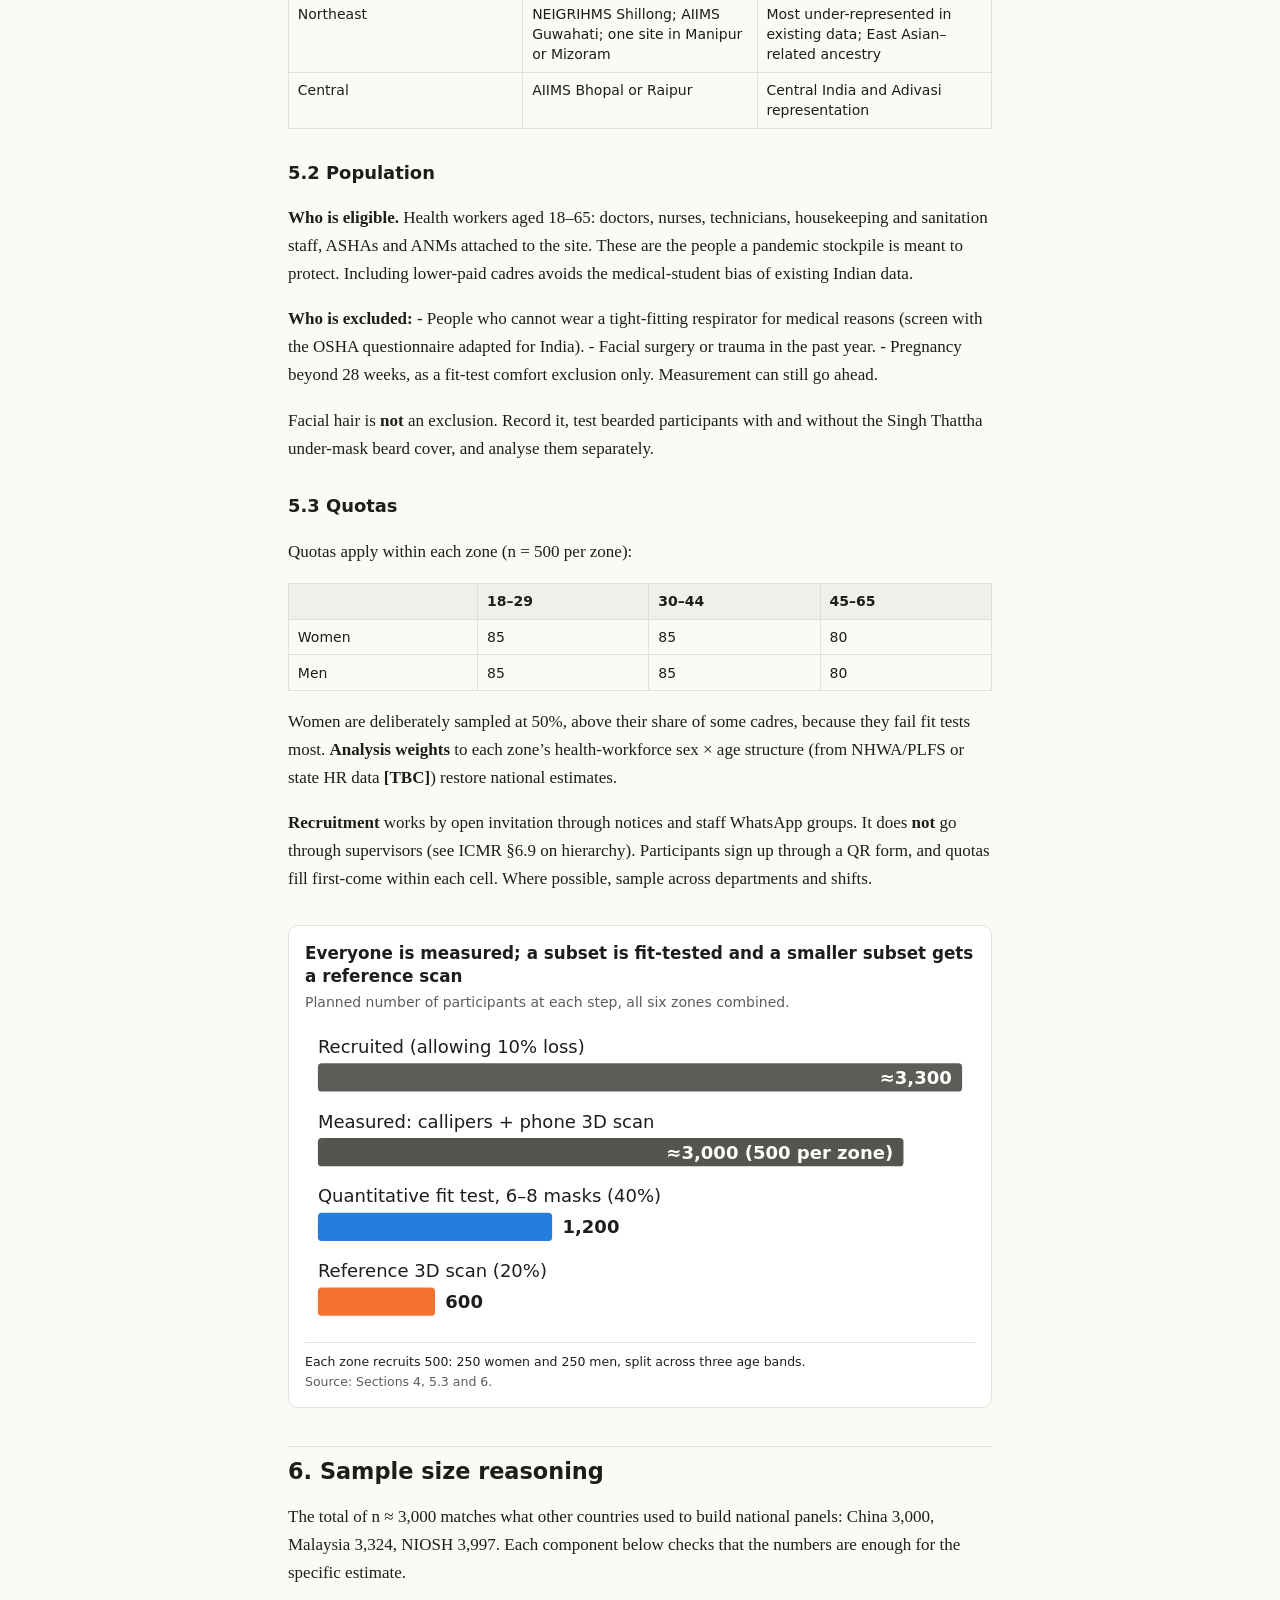
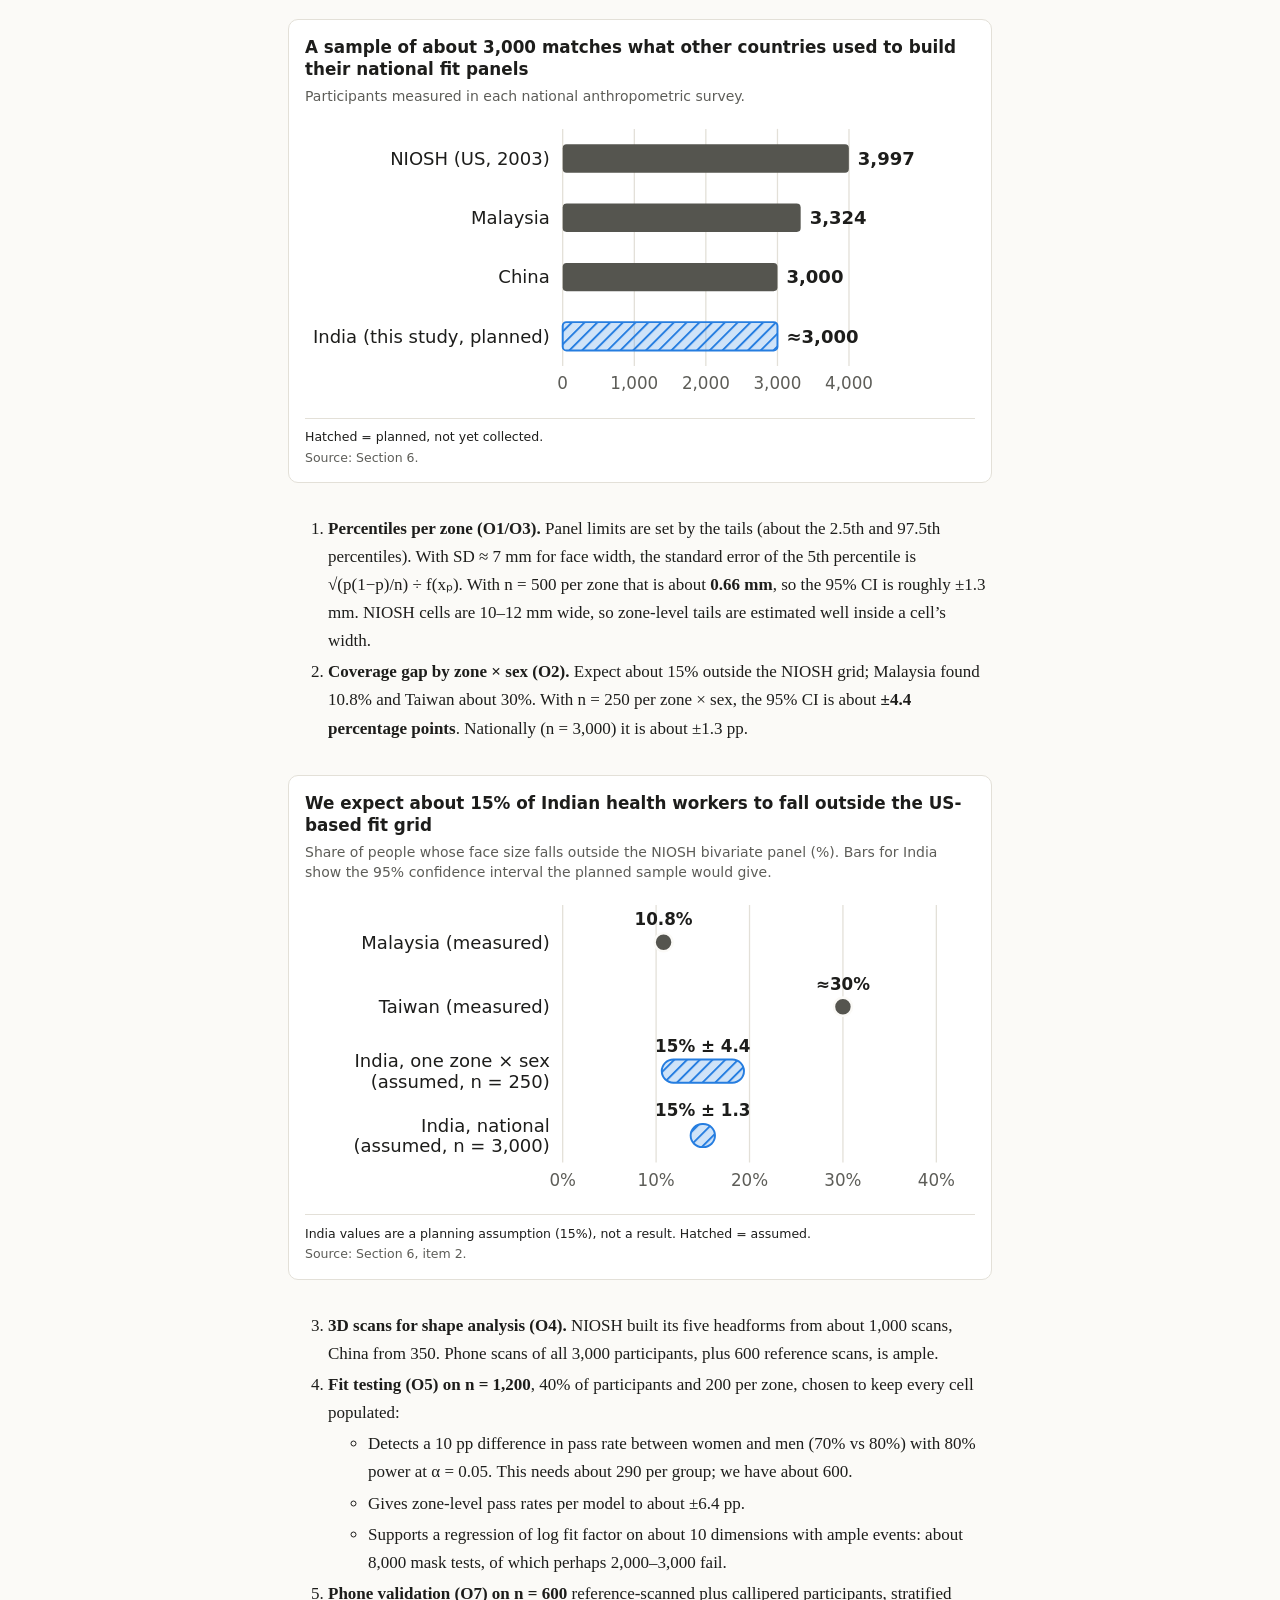
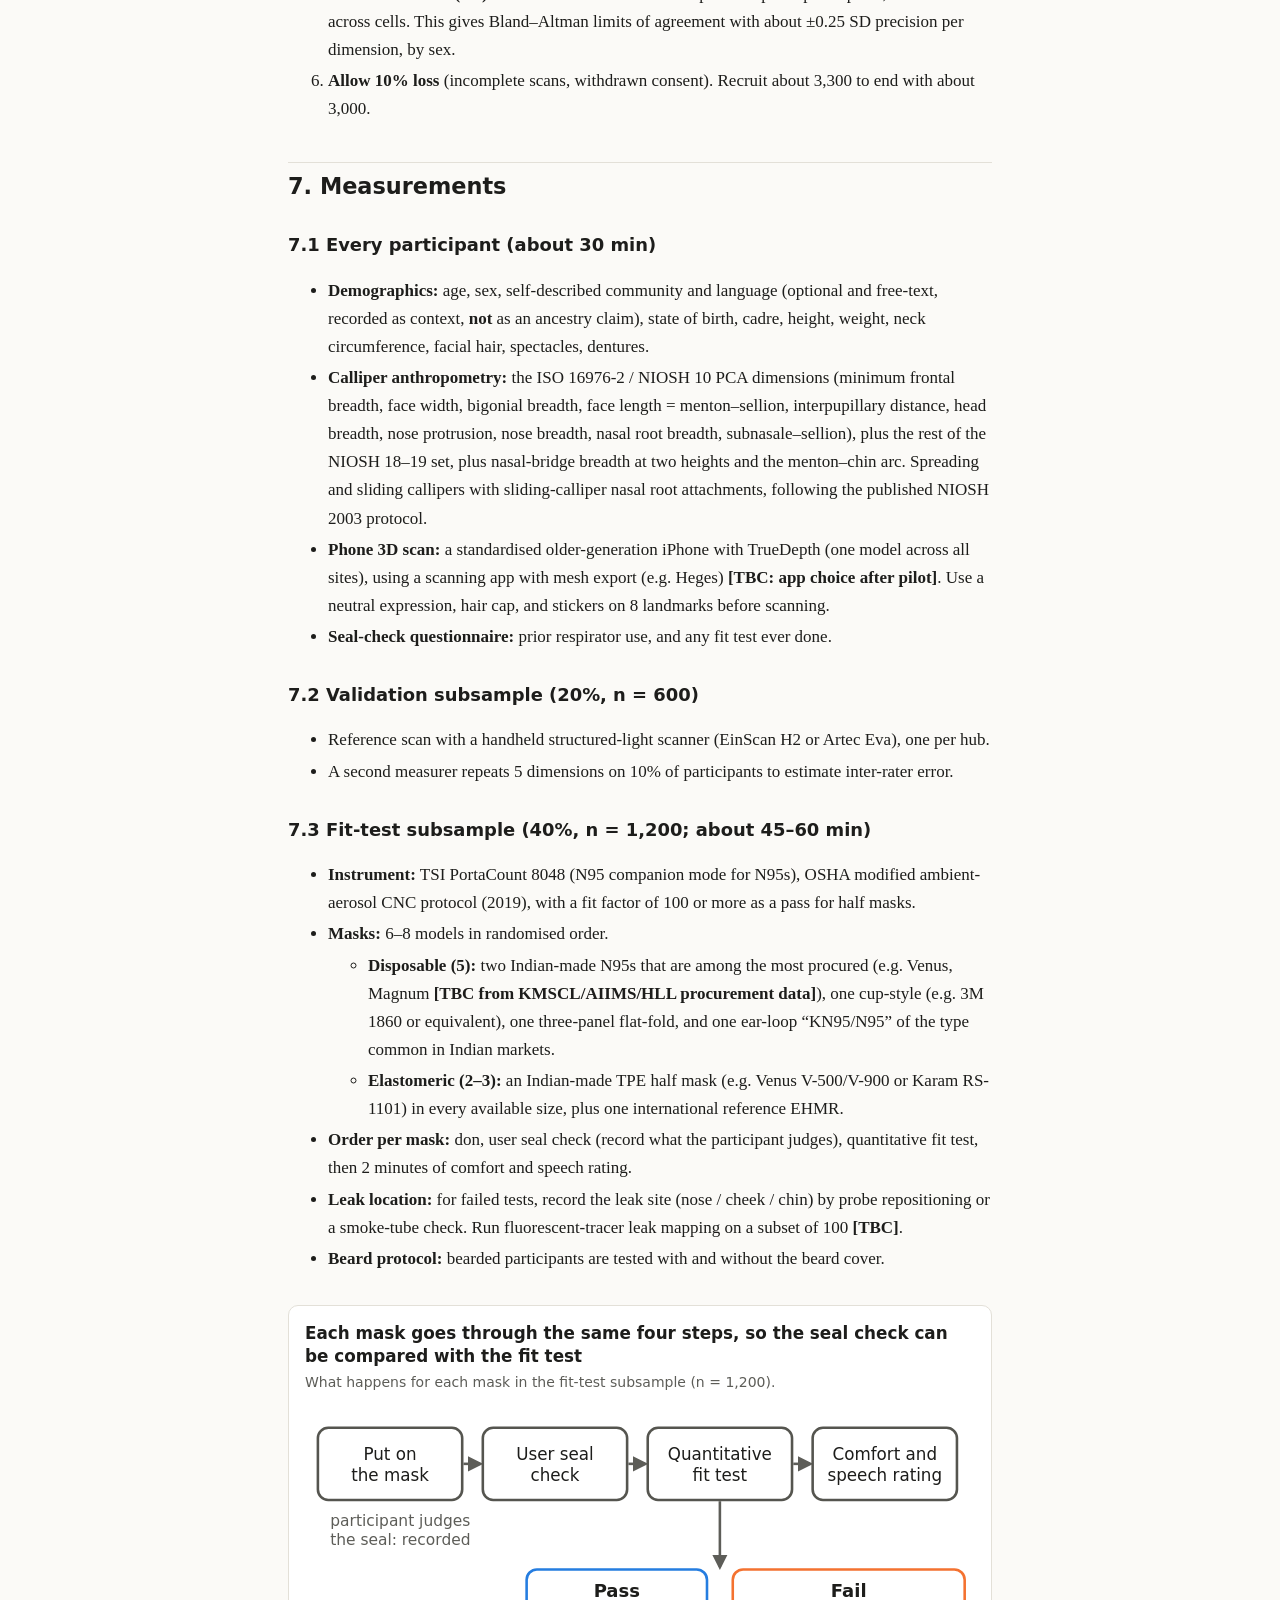
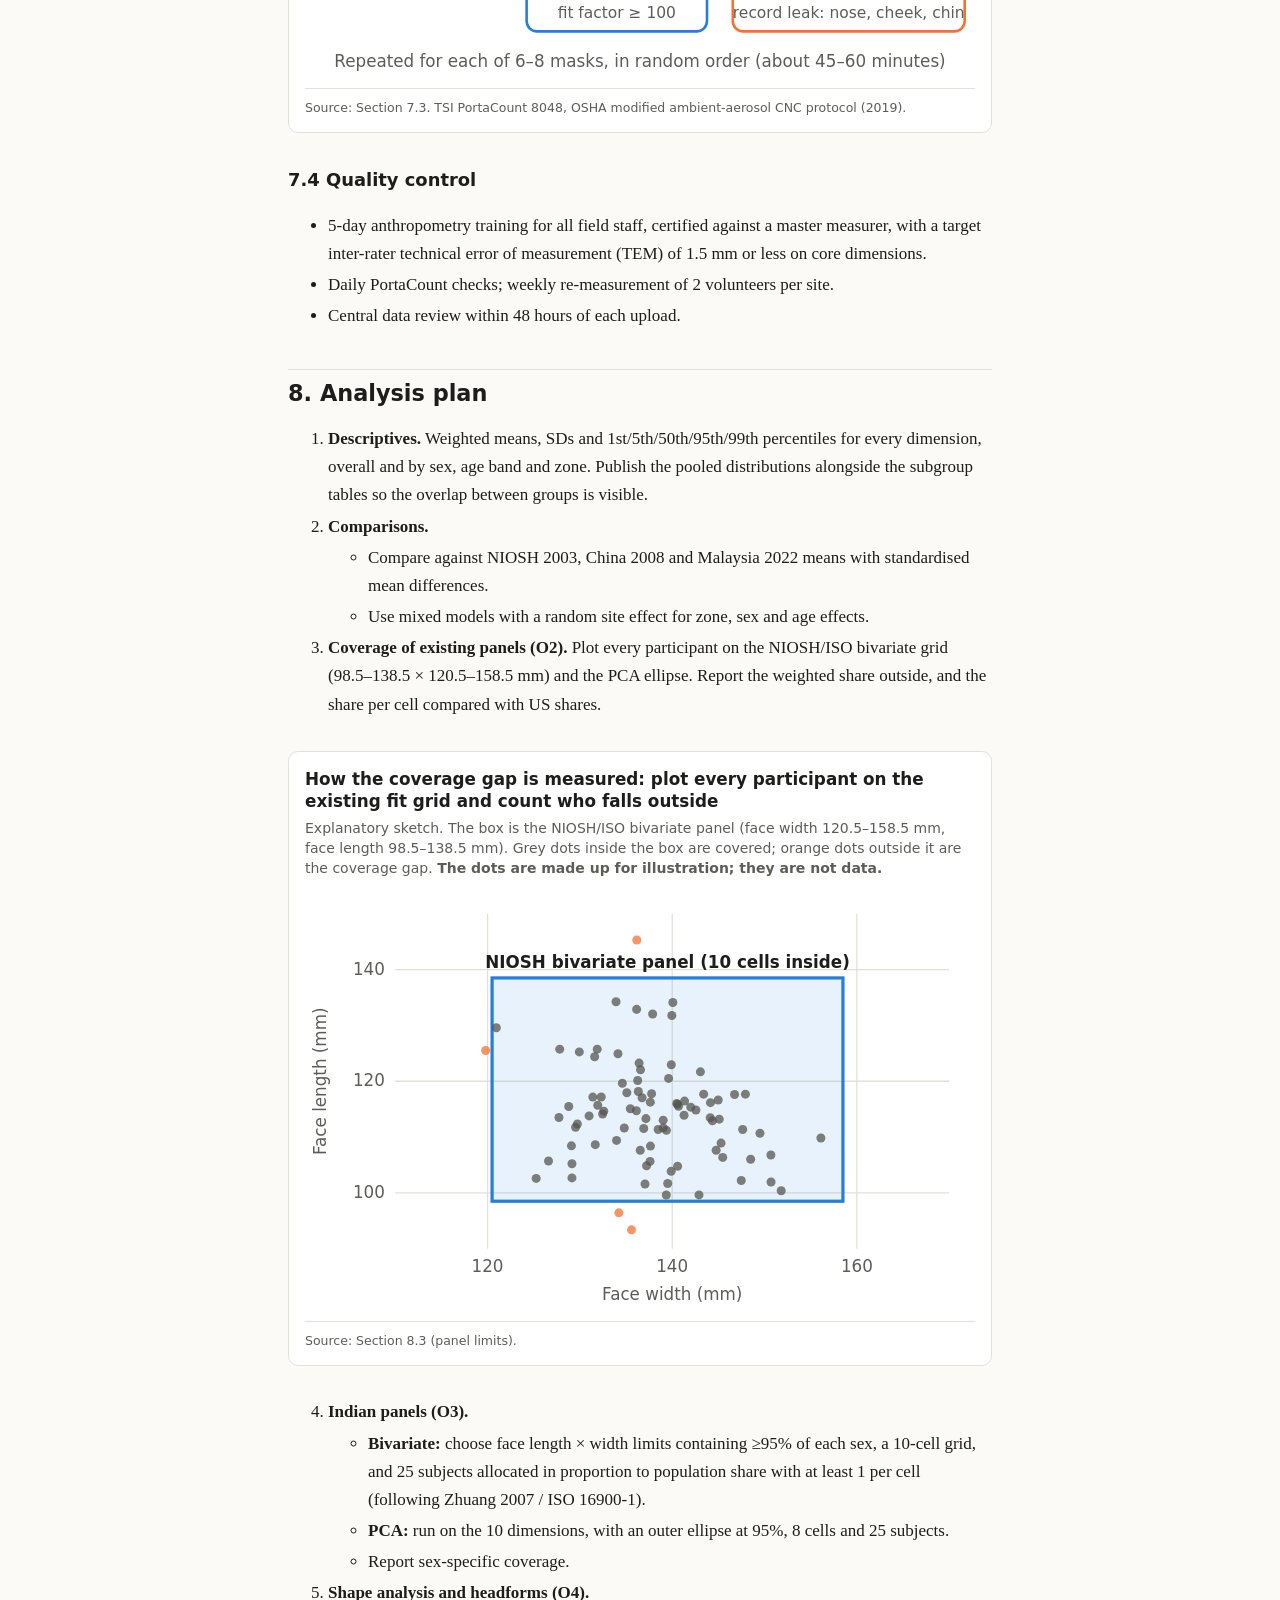
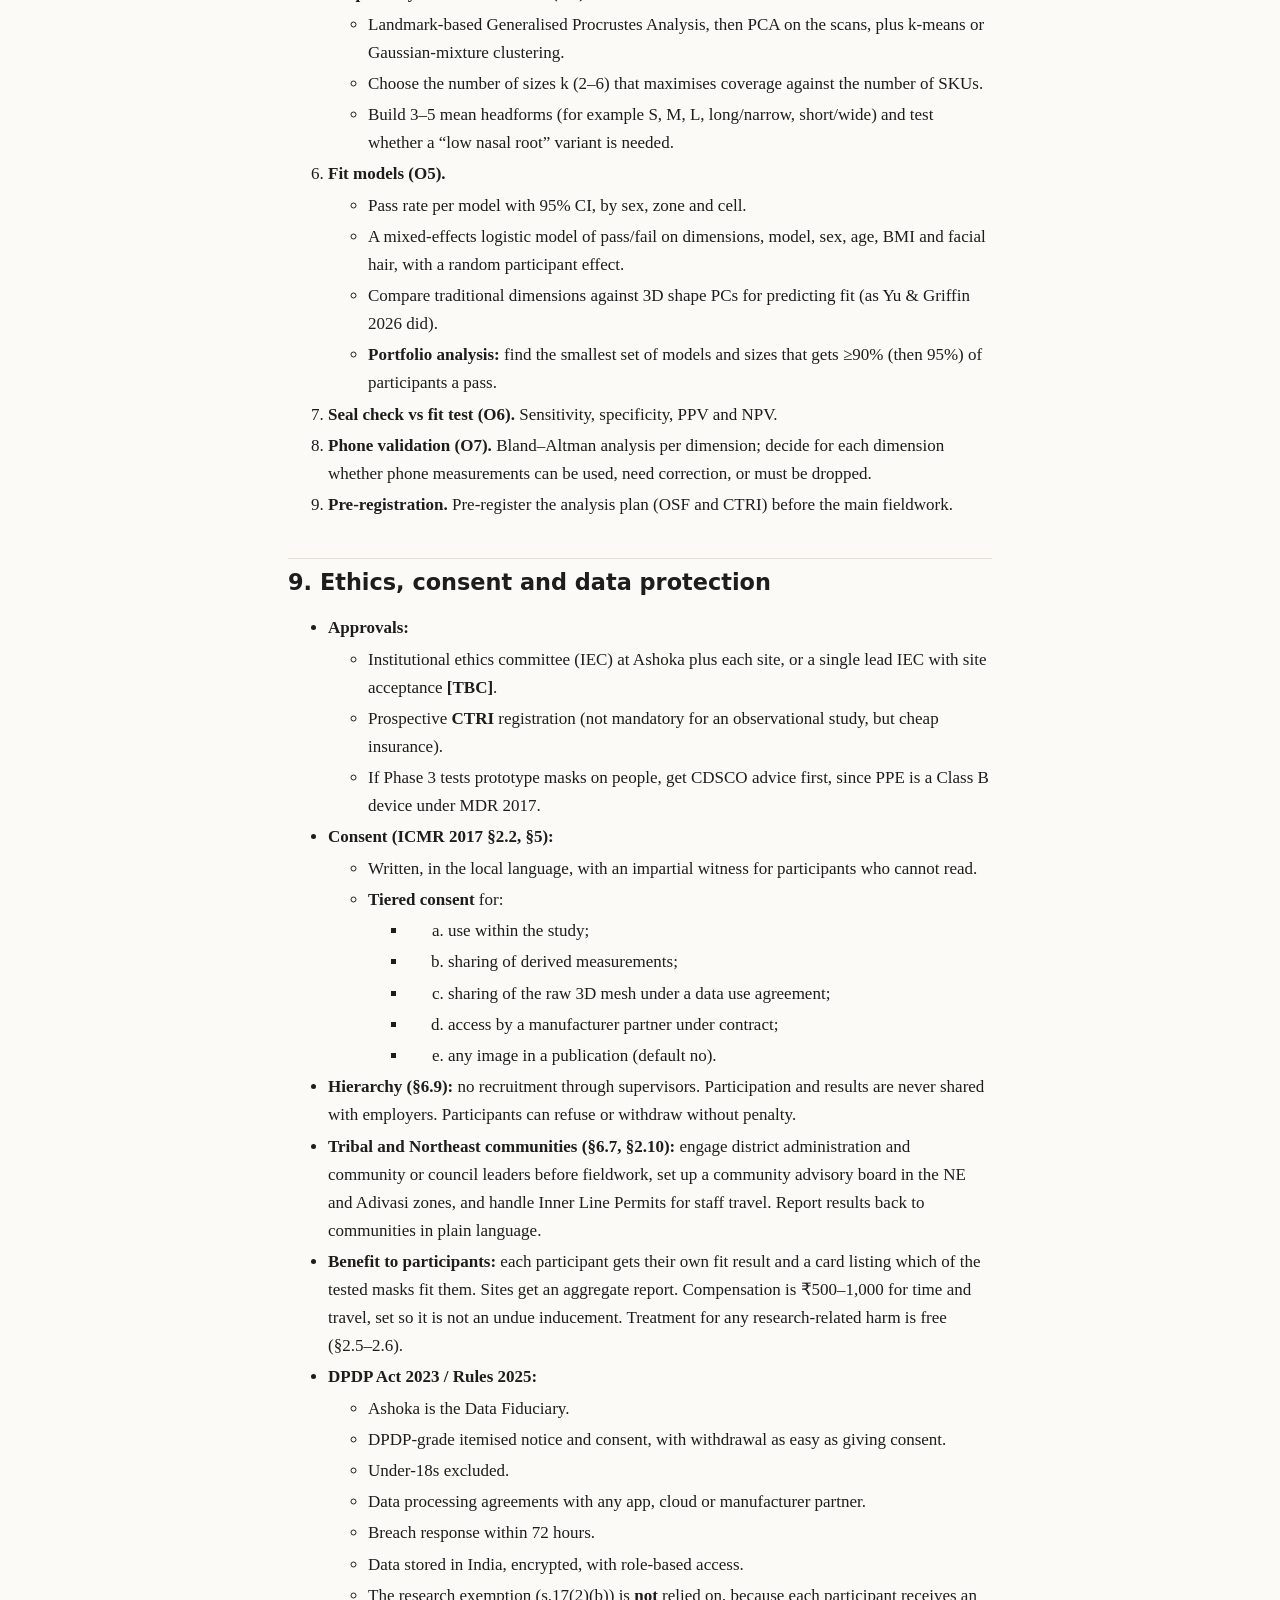
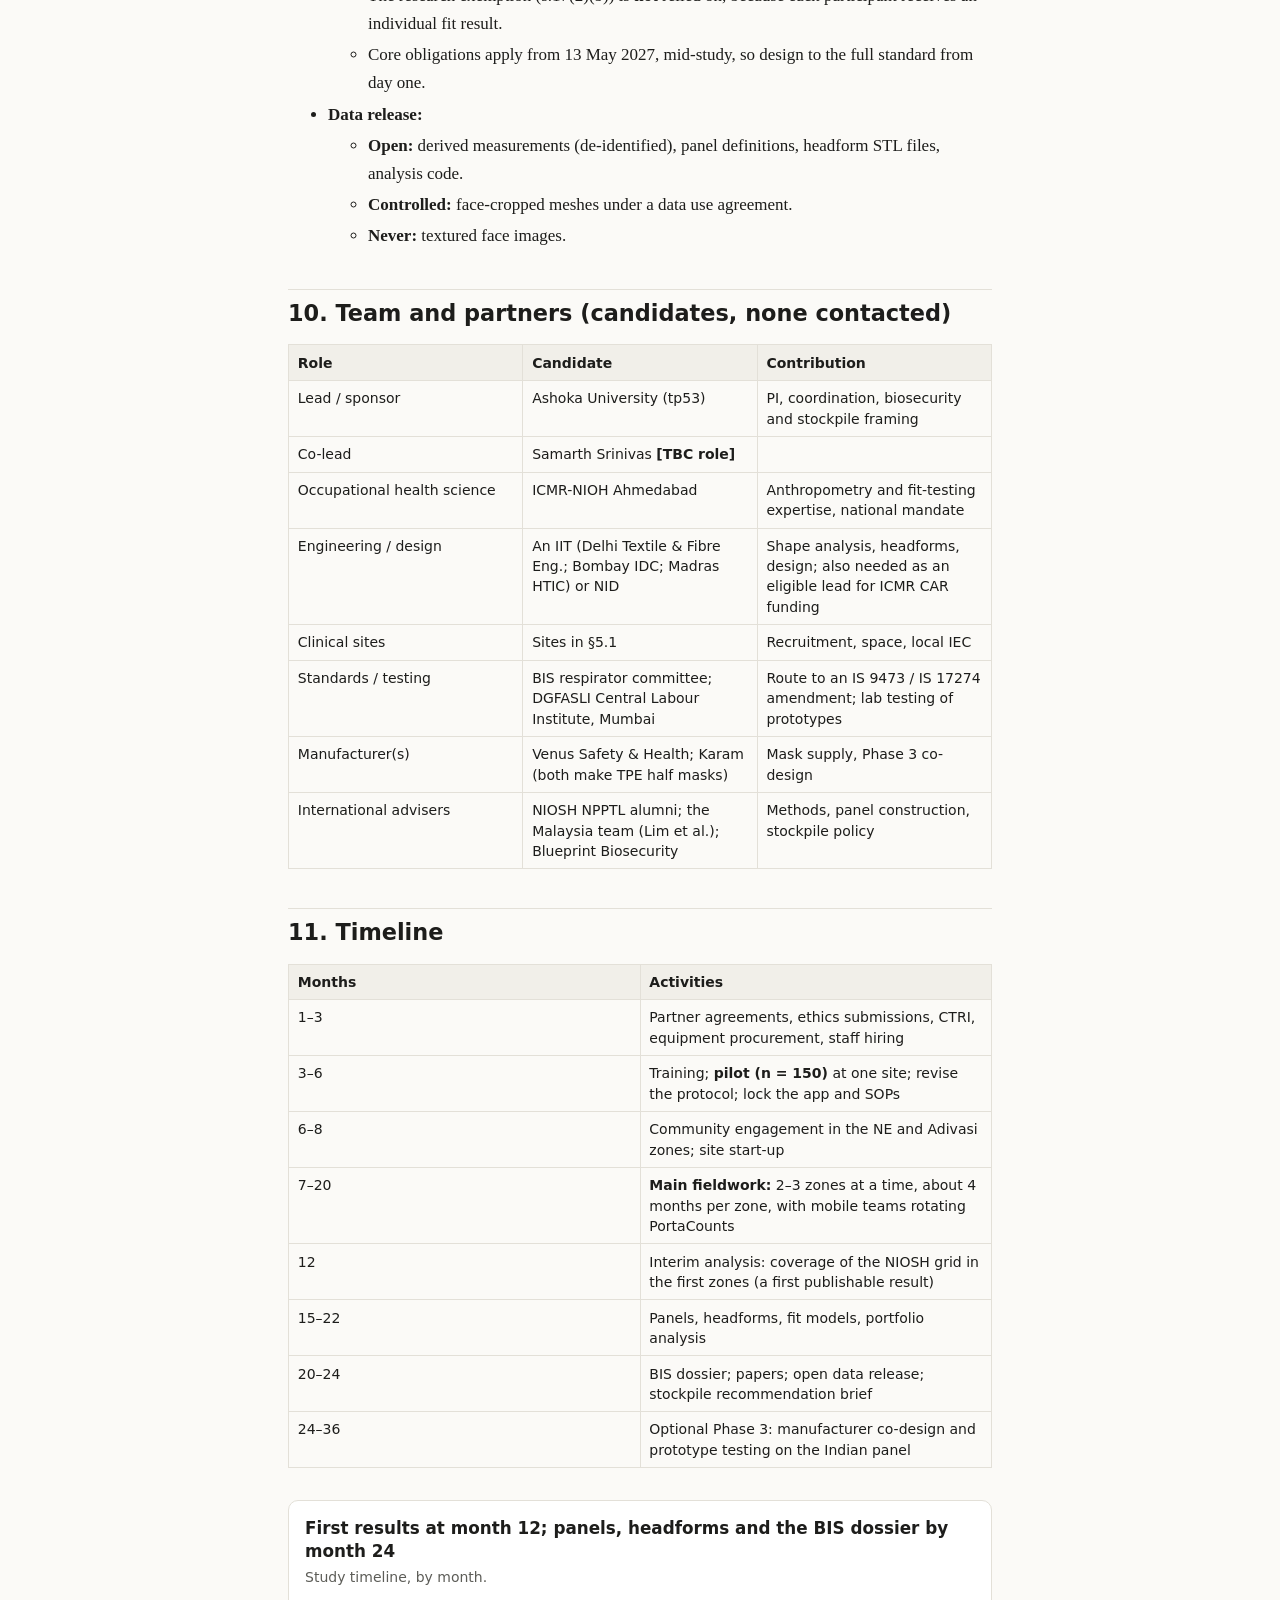
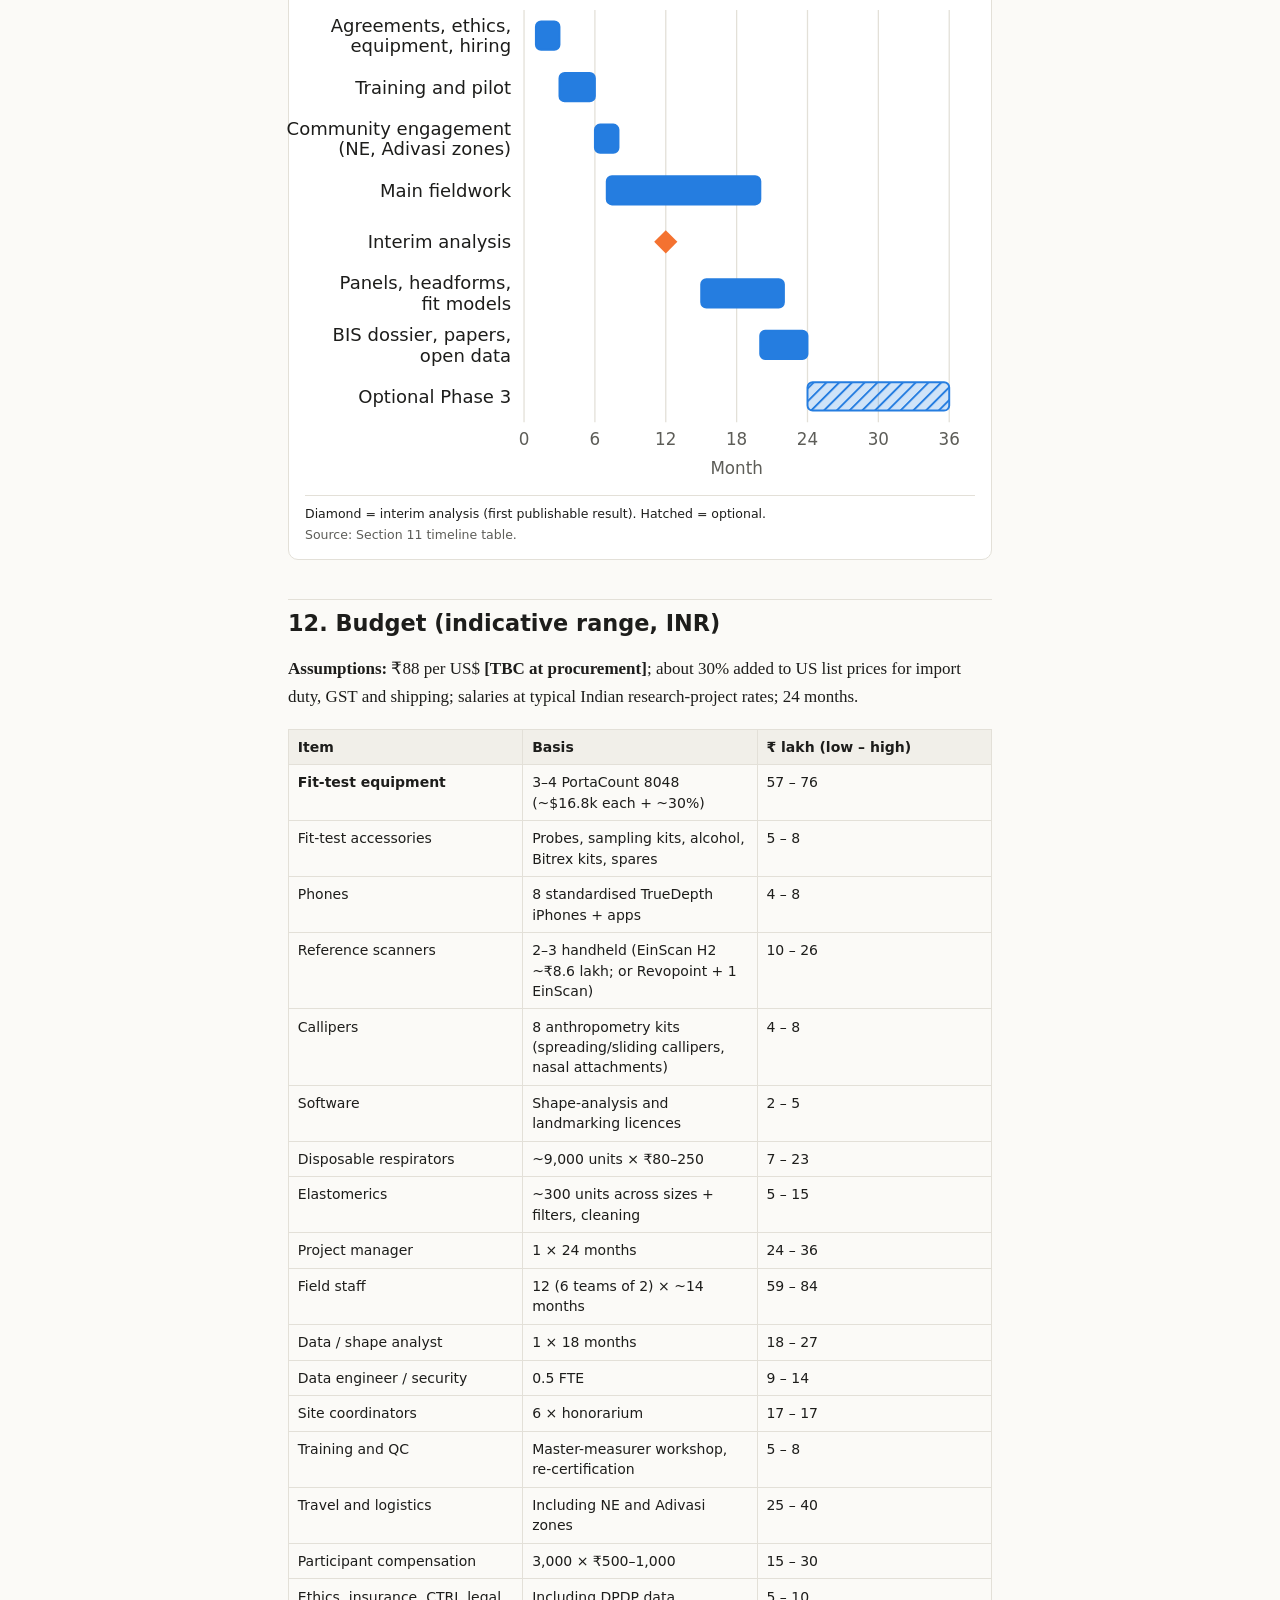
==== commit c411038b: "Add figures to both documents, new landing page, drop internal-only lines Figures follow Saloni Datt" ====
--- a/fit-panel-protocol/index.html
+++ b/fit-panel-protocol/index.html
@@ -48,9 +48,6 @@
 impact</a></li>
 <li><a href="#risks-and-mitigations" id="toc-risks-and-mitigations">14.
 Risks and mitigations</a></li>
-<li><a href="#decisions-needed-from-you-tbc"
-id="toc-decisions-needed-from-you-tbc">15. Decisions needed from you
-<strong>[TBC]</strong></a></li>
 </ul>
 </details></nav>
 <p><em>Draft v0.1, 18 Nov 2026. For discussion between tp53 (Ashoka
@@ -78,11 +75,31 @@
 (Asian women 60.3% vs White men 74.3%). Every Asian country that has
 checked found its faces distributed differently from the NIOSH panel
 (China, Korea, Taiwan, Malaysia).</p>
+
+
+<figure class="fig" id="fig-uk">
+<p class="fig-title">In the UK, Asian women health workers passed FFP3 fit tests less often than White men</p>
+<p class="fig-sub">FFP3 fit-test pass rate (%). UK data is the best available proxy: India has no published fit-test pass rates.</p>
+<div class="fig-body"><svg class="chart" viewBox="0 0 520 144" role="img" aria-label="Fit test pass rates" font-family="system-ui,-apple-system,Segoe UI,Roboto,sans-serif" xmlns="http://www.w3.org/2000/svg"><defs></defs><line x1="180.0" x2="180.0" y1="10" y2="110" class="grid"/><text x="180.0" y="128" class="m" text-anchor="middle" font-size="13" >50%</text><line x1="283.3" x2="283.3" y1="10" y2="110" class="grid"/><text x="283.3333333333333" y="128" class="m" text-anchor="middle" font-size="13" >60%</text><line x1="386.7" x2="386.7" y1="10" y2="110" class="grid"/><text x="386.66666666666663" y="128" class="m" text-anchor="middle" font-size="13" >70%</text><line x1="490.0" x2="490.0" y1="10" y2="110" class="grid"/><text x="490.0" y="128" class="m" text-anchor="middle" font-size="13" >80%</text><text x="170" y="44.0" class="t" text-anchor="end" font-size="14" >Asian women</text><circle cx="286.4" cy="39.0" r="7" fill="var(--s2)" stroke="var(--bg)" stroke-width="2"><title>Asian women: 60.3%</title></circle><text x="286.4333333333333" y="26.0" class="t" text-anchor="middle" font-size="13" font-weight="600" >60.3%</text><text x="170" y="94.0" class="t" text-anchor="end" font-size="14" >White men</text><circle cx="431.1" cy="89.0" r="7" fill="var(--s1)" stroke="var(--bg)" stroke-width="2"><title>White men: 74.3%</title></circle><text x="431.1" y="76.0" class="t" text-anchor="middle" font-size="13" font-weight="600" >74.3%</text></svg></div>
+<figcaption><p class="fig-note">The axis starts at 50% to make the gap readable; it is not a zero baseline.</p><p class="fig-src">Source: Caggiari et al., 2023: 9,592 fit tests in 47 NHS trusts.</p></figcaption>
+</figure>
+
+
 <p>This study fills that gap and produces three things: an Indian fit
 panel, Indian headforms, and evidence on which existing masks
 (disposable and elastomeric) fit Indian health workers. These are the
 inputs a national respirator stockpile and a BIS standard amendment
 need.</p>
+
+
+<figure class="fig" id="fig-out">
+<p class="fig-title">The study in one picture</p>
+<p class="fig-sub">Measure Indian health workers' faces and test the masks India buys, to produce three things a stockpile needs.</p>
+<div class="fig-body"><svg class="chart" viewBox="0 0 520 192" role="img" aria-label="Study inputs and outputs" font-family="system-ui,-apple-system,Segoe UI,Roboto,sans-serif" xmlns="http://www.w3.org/2000/svg"><defs><marker id="a7" viewBox="0 0 10 10" refX="8" refY="5" markerWidth="6" markerHeight="6" orient="auto"><path d="M0 0L10 5L0 10z" fill="var(--muted)"/></marker></defs><rect x="10" y="40" width="150" height="110" rx="8" fill="var(--card)" stroke="var(--ink)" stroke-width="2"/><text x="85" y="72" class="t" text-anchor="middle" font-size="13" >~3,000 Indian</text><text x="85" y="90" class="t" text-anchor="middle" font-size="13" >health workers</text><text x="85" y="108" class="t" text-anchor="middle" font-size="13" >in 6 zones,</text><text x="85" y="126" class="t" text-anchor="middle" font-size="13" >50% women</text><text x="85" y="30" class="m" text-anchor="middle" font-size="13" font-weight="700" >Measure</text><text x="335" y="30" class="m" text-anchor="middle" font-size="13" font-weight="700" >Three things the study produces</text><path d="M162 95 C200 95 200 56 236 56" fill="none" stroke="var(--muted)" stroke-width="2" marker-end="url(#a7)"/><rect x="240" y="38" width="270" height="36" rx="6" fill="var(--card)" stroke="var(--s1)" stroke-width="2"/><text x="252" y="53" class="t" text-anchor="start" font-size="13" font-weight="700" >An Indian fit panel</text><text x="252" y="68" class="m" text-anchor="start" font-size="12" >which faces masks must fit</text><path d="M162 95 C200 95 200 98 236 98" fill="none" stroke="var(--muted)" stroke-width="2" marker-end="url(#a7)"/><rect x="240" y="80" width="270" height="36" rx="6" fill="var(--card)" stroke="var(--s1)" stroke-width="2"/><text x="252" y="95" class="t" text-anchor="start" font-size="13" font-weight="700" >Indian headforms</text><text x="252" y="110" class="m" text-anchor="start" font-size="12" >open 3D files for makers</text><path d="M162 95 C200 95 200 140 236 140" fill="none" stroke="var(--muted)" stroke-width="2" marker-end="url(#a7)"/><rect x="240" y="122" width="270" height="36" rx="6" fill="var(--card)" stroke="var(--s2)" stroke-width="2"/><text x="252" y="137" class="t" text-anchor="start" font-size="13" font-weight="700" >Which masks fit</text><text x="252" y="152" class="m" text-anchor="start" font-size="12" >pass rates by model and size</text><text x="260" y="182" class="m" text-anchor="middle" font-size="12.5" >Inputs for a national respirator stockpile and a BIS standard amendment</text></svg></div>
+<figcaption><p class="fig-src">Source: This protocol, sections 2 and 13.</p></figcaption>
+</figure>
+
+
 <h2 id="aims-and-objectives">3. Aims and objectives</h2>
 <p><strong>Primary aim.</strong> Describe the head-and-face size and
 shape distribution of Indian health workers across six regions, and
@@ -205,6 +222,16 @@
 </tr>
 </tbody>
 </table></div>
+
+
+<figure class="fig" id="fig-phases">
+<p class="fig-title">The study runs in three phases over two years, with an optional third year for mask design</p>
+<p class="fig-sub">Study phases, by month.</p>
+<div class="fig-body"><svg class="chart" viewBox="0 0 520 220" role="img" aria-label="Study phases" font-family="system-ui,-apple-system,Segoe UI,Roboto,sans-serif" xmlns="http://www.w3.org/2000/svg"><defs><pattern id="g23" width="7" height="7" patternUnits="userSpaceOnUse" patternTransform="rotate(45)"><rect width="7" height="7" fill="var(--s1)" opacity=".22"/><line x1="0" y1="0" x2="0" y2="7" stroke="var(--s1)" stroke-width="3"/></pattern></defs><line x1="170.0" x2="170.0" y1="10" y2="170" class="grid"/><text x="170.0" y="188" class="m" text-anchor="middle" font-size="13" >0</text><line x1="225.0" x2="225.0" y1="10" y2="170" class="grid"/><text x="225.0" y="188" class="m" text-anchor="middle" font-size="13" >6</text><line x1="280.0" x2="280.0" y1="10" y2="170" class="grid"/><text x="280.0" y="188" class="m" text-anchor="middle" font-size="13" >12</text><line x1="335.0" x2="335.0" y1="10" y2="170" class="grid"/><text x="335.0" y="188" class="m" text-anchor="middle" font-size="13" >18</text><line x1="390.0" x2="390.0" y1="10" y2="170" class="grid"/><text x="390.0" y="188" class="m" text-anchor="middle" font-size="13" >24</text><line x1="445.0" x2="445.0" y1="10" y2="170" class="grid"/><text x="445.0" y="188" class="m" text-anchor="middle" font-size="13" >30</text><line x1="500.0" x2="500.0" y1="10" y2="170" class="grid"/><text x="500.0" y="188" class="m" text-anchor="middle" font-size="13" >36</text><text x="335.0" y="210" class="m" text-anchor="middle" font-size="13" >Month</text><text x="160" y="35" class="t" text-anchor="end" font-size="14" >0. Pilot (n = 150)</text><rect x="179.2" y="19" width="45.8" height="22" rx="4" fill="var(--s1)" stroke="var(--s1)" stroke-width="1.5"><title>0. Pilot (n = 150): months 1–6</title></rect><text x="160" y="67" class="t" text-anchor="end" font-size="14" >1. Main survey</text><text x="160" y="83" class="t" text-anchor="end" font-size="14" >(n ≈ 3,000)</text><rect x="225.0" y="59" width="128.3" height="22" rx="4" fill="var(--s1)" stroke="var(--s1)" stroke-width="1.5"><title>1. Main survey (n ≈ 3,000): months 6–20</title></rect><text x="160" y="115" class="t" text-anchor="end" font-size="14" >2. Analysis and panel</text><rect x="307.5" y="99" width="82.5" height="22" rx="4" fill="var(--s1)" stroke="var(--s1)" stroke-width="1.5"><title>2. Analysis and panel: months 15–24</title></rect><text x="160" y="147" class="t" text-anchor="end" font-size="14" >3. Co-design</text><text x="160" y="163" class="t" text-anchor="end" font-size="14" >(optional)</text><rect x="390.0" y="139" width="110.0" height="22" rx="4" fill="url(#g23)" stroke="var(--s1)" stroke-width="1.5"><title>3. Co-design (optional): months 24–36</title></rect></svg></div>
+<figcaption><p class="fig-note">Hatched = optional extension.</p><p class="fig-src">Source: Section 4 design table.</p></figcaption>
+</figure>
+
+
 <h2 id="setting-and-sampling">5. Setting and sampling</h2>
 <h3 id="regions-and-candidate-sites">5.1 Regions and candidate
 sites</h3>
@@ -311,11 +338,31 @@
 supervisors (see ICMR §6.9 on hierarchy). Participants sign up through a
 QR form, and quotas fill first-come within each cell. Where possible,
 sample across departments and shifts.</p>
+
+
+<figure class="fig" id="fig-flow">
+<p class="fig-title">Everyone is measured; a subset is fit-tested and a smaller subset gets a reference scan</p>
+<p class="fig-sub">Planned number of participants at each step, all six zones combined.</p>
+<div class="fig-body"><svg class="chart" viewBox="0 0 520 242" role="img" aria-label="Participants at each stage" font-family="system-ui,-apple-system,Segoe UI,Roboto,sans-serif" xmlns="http://www.w3.org/2000/svg"><text x="10" y="24" class="t" text-anchor="start" font-size="14" >Recruited (allowing 10% loss)</text><rect x="10" y="32" width="500.0" height="22" rx="3" fill="var(--muted)"><title>Recruited (allowing 10% loss): ≈3,300</title></rect><text x="502.0" y="48" class="inv" text-anchor="end" font-size="14" font-weight="600" >≈3,300</text><text x="10" y="82" class="t" text-anchor="start" font-size="14" >Measured: callipers + phone 3D scan</text><rect x="10" y="90" width="454.5" height="22" rx="3" fill="var(--ink)"><title>Measured: callipers + phone 3D scan: ≈3,000 (500 per zone)</title></rect><text x="456.5454545454545" y="106" class="inv" text-anchor="end" font-size="14" font-weight="600" >≈3,000 (500 per zone)</text><text x="10" y="140" class="t" text-anchor="start" font-size="14" >Quantitative fit test, 6–8 masks (40%)</text><rect x="10" y="148" width="181.8" height="22" rx="3" fill="var(--s1)"><title>Quantitative fit test, 6–8 masks (40%): 1,200</title></rect><text x="199.8181818181818" y="164" class="t" text-anchor="start" font-size="14" font-weight="600" >1,200</text><text x="10" y="198" class="t" text-anchor="start" font-size="14" >Reference 3D scan (20%)</text><rect x="10" y="206" width="90.9" height="22" rx="3" fill="var(--s2)"><title>Reference 3D scan (20%): 600</title></rect><text x="108.9090909090909" y="222" class="t" text-anchor="start" font-size="14" font-weight="600" >600</text></svg></div>
+<figcaption><p class="fig-note">Each zone recruits 500: 250 women and 250 men, split across three age bands.</p><p class="fig-src">Source: Sections 4, 5.3 and 6.</p></figcaption>
+</figure>
+
+
 <h2 id="sample-size-reasoning">6. Sample size reasoning</h2>
 <p>The total of n ≈ 3,000 matches what other countries used to build
 national panels: China 3,000, Malaysia 3,324, NIOSH 3,997. Each
 component below checks that the numbers are enough for the specific
 estimate.</p>
+
+
+<figure class="fig" id="fig-size">
+<p class="fig-title">A sample of about 3,000 matches what other countries used to build their national fit panels</p>
+<p class="fig-sub">Participants measured in each national anthropometric survey.</p>
+<div class="fig-body"><svg class="chart" viewBox="0 0 520 228" role="img" aria-label="Survey sample sizes" font-family="system-ui,-apple-system,Segoe UI,Roboto,sans-serif" xmlns="http://www.w3.org/2000/svg"><defs><pattern id="h30" width="7" height="7" patternUnits="userSpaceOnUse" patternTransform="rotate(45)"><rect width="7" height="7" fill="var(--s1)" opacity=".22"/><line x1="0" y1="0" x2="0" y2="7" stroke="var(--s1)" stroke-width="3"/></pattern></defs><line x1="200.0" x2="200.0" y1="10" y2="194" class="grid"/><text x="200.0" y="212" class="m" text-anchor="middle" font-size="13" >0</text><line x1="255.6" x2="255.6" y1="10" y2="194" class="grid"/><text x="255.55555555555554" y="212" class="m" text-anchor="middle" font-size="13" >1,000</text><line x1="311.1" x2="311.1" y1="10" y2="194" class="grid"/><text x="311.1111111111111" y="212" class="m" text-anchor="middle" font-size="13" >2,000</text><line x1="366.7" x2="366.7" y1="10" y2="194" class="grid"/><text x="366.66666666666663" y="212" class="m" text-anchor="middle" font-size="13" >3,000</text><line x1="422.2" x2="422.2" y1="10" y2="194" class="grid"/><text x="422.2222222222222" y="212" class="m" text-anchor="middle" font-size="13" >4,000</text><text x="190" y="38.0" class="t" text-anchor="end" font-size="14" >NIOSH (US, 2003)</text><rect x="200" y="22.0" width="222.1" height="22" rx="3" fill="var(--ink)"><title>NIOSH (US, 2003): 3,997</title></rect><text x="429.05555555555554" y="38.0" class="t" text-anchor="start" font-size="14" font-weight="600" >3,997</text><text x="190" y="84.0" class="t" text-anchor="end" font-size="14" >Malaysia</text><rect x="200" y="68.0" width="184.7" height="22" rx="3" fill="var(--ink)"><title>Malaysia: 3,324</title></rect><text x="391.6666666666667" y="84.0" class="t" text-anchor="start" font-size="14" font-weight="600" >3,324</text><text x="190" y="130.0" class="t" text-anchor="end" font-size="14" >China</text><rect x="200" y="114.0" width="166.7" height="22" rx="3" fill="var(--ink)"><title>China: 3,000</title></rect><text x="373.66666666666663" y="130.0" class="t" text-anchor="start" font-size="14" font-weight="600" >3,000</text><text x="190" y="176.0" class="t" text-anchor="end" font-size="14" >India (this study, planned)</text><rect x="200" y="160.0" width="166.7" height="22" rx="3" fill="url(#h30)" stroke="var(--s1)" stroke-width="1.5"><title>India (this study, planned): ≈3,000</title></rect><text x="373.66666666666663" y="176.0" class="t" text-anchor="start" font-size="14" font-weight="600" >≈3,000</text></svg></div>
+<figcaption><p class="fig-note">Hatched = planned, not yet collected.</p><p class="fig-src">Source: Section 6.</p></figcaption>
+</figure>
+
+
 <ol type="1">
 <li><strong>Percentiles per zone (O1/O3).</strong> Panel limits are set
 by the tails (about the 2.5th and 97.5th percentiles). With SD ≈ 7 mm
@@ -327,6 +374,18 @@
 outside the NIOSH grid; Malaysia found 10.8% and Taiwan about 30%. With
 n = 250 per zone × sex, the 95% CI is about <strong>±4.4 percentage
 points</strong>. Nationally (n = 3,000) it is about ±1.3 pp.</li>
+</ol>
+
+
+<figure class="fig" id="fig-gap">
+<p class="fig-title">We expect about 15% of Indian health workers to fall outside the US-based fit grid</p>
+<p class="fig-sub">Share of people whose face size falls outside the NIOSH bivariate panel (%). Bars for India show the 95% confidence interval the planned sample would give.</p>
+<div class="fig-body"><svg class="chart" viewBox="0 0 520 244" role="img" aria-label="Coverage gap" font-family="system-ui,-apple-system,Segoe UI,Roboto,sans-serif" xmlns="http://www.w3.org/2000/svg"><defs><pattern id="r42" width="7" height="7" patternUnits="userSpaceOnUse" patternTransform="rotate(45)"><rect width="7" height="7" fill="var(--s1)" opacity=".22"/><line x1="0" y1="0" x2="0" y2="7" stroke="var(--s1)" stroke-width="3"/></pattern><pattern id="r43" width="7" height="7" patternUnits="userSpaceOnUse" patternTransform="rotate(45)"><rect width="7" height="7" fill="var(--s1)" opacity=".22"/><line x1="0" y1="0" x2="0" y2="7" stroke="var(--s1)" stroke-width="3"/></pattern></defs><line x1="200.0" x2="200.0" y1="10" y2="210" class="grid"/><text x="200.0" y="228" class="m" text-anchor="middle" font-size="13" >0%</text><line x1="272.5" x2="272.5" y1="10" y2="210" class="grid"/><text x="272.5" y="228" class="m" text-anchor="middle" font-size="13" >10%</text><line x1="345.0" x2="345.0" y1="10" y2="210" class="grid"/><text x="345.0" y="228" class="m" text-anchor="middle" font-size="13" >20%</text><line x1="417.5" x2="417.5" y1="10" y2="210" class="grid"/><text x="417.5" y="228" class="m" text-anchor="middle" font-size="13" >30%</text><line x1="490.0" x2="490.0" y1="10" y2="210" class="grid"/><text x="490.0" y="228" class="m" text-anchor="middle" font-size="13" >40%</text><text x="190" y="44.0" class="t" text-anchor="end" font-size="14" >Malaysia (measured)</text><circle cx="278.3" cy="39.0" r="7" fill="var(--ink)" stroke="var(--bg)" stroke-width="2"><title>Malaysia (measured): 10.8%</title></circle><text x="278.3" y="26.0" class="t" text-anchor="middle" font-size="13" font-weight="600" >10.8%</text><text x="190" y="94.0" class="t" text-anchor="end" font-size="14" >Taiwan (measured)</text><circle cx="417.5" cy="89.0" r="7" fill="var(--ink)" stroke="var(--bg)" stroke-width="2"><title>Taiwan (measured): ≈30%</title></circle><text x="417.5" y="76.0" class="t" text-anchor="middle" font-size="13" font-weight="600" >≈30%</text><text x="190" y="136.0" class="t" text-anchor="end" font-size="14" >India, one zone × sex</text><text x="190" y="152.0" class="t" text-anchor="end" font-size="14" >(assumed, n = 250)</text><rect x="276.9" y="130.0" width="63.8" height="18" rx="9" fill="url(#r42)" stroke="var(--s1)" stroke-width="1.5"><title>India, one zone × sex (assumed, n = 250): 15% ± 4.4</title></rect><text x="308.75" y="124.0" class="t" text-anchor="middle" font-size="13" font-weight="600" >15% ± 4.4</text><text x="190" y="186.0" class="t" text-anchor="end" font-size="14" >India, national</text><text x="190" y="202.0" class="t" text-anchor="end" font-size="14" >(assumed, n = 3,000)</text><rect x="299.3" y="180.0" width="18.9" height="18" rx="9" fill="url(#r43)" stroke="var(--s1)" stroke-width="1.5"><title>India, national (assumed, n = 3,000): 15% ± 1.3</title></rect><text x="308.75" y="174.0" class="t" text-anchor="middle" font-size="13" font-weight="600" >15% ± 1.3</text></svg></div>
+<figcaption><p class="fig-note">India values are a planning assumption (15%), not a result. Hatched = assumed.</p><p class="fig-src">Source: Section 6, item 2.</p></figcaption>
+</figure>
+
+
+<ol start="3" type="1">
 <li><strong>3D scans for shape analysis (O4).</strong> NIOSH built its
 five headforms from about 1,000 scans, China from 350. Phone scans of
 all 3,000 participants, plus 600 reference scans, is ample.</li>
@@ -408,6 +467,16 @@
 <li><strong>Beard protocol:</strong> bearded participants are tested
 with and without the beard cover.</li>
 </ul>
+
+
+<figure class="fig" id="fig-fitflow">
+<p class="fig-title">Each mask goes through the same four steps, so the seal check can be compared with the fit test</p>
+<p class="fig-sub">What happens for each mask in the fit-test subsample (n = 1,200).</p>
+<div class="fig-body"><svg class="chart" viewBox="0 0 520 216" role="img" aria-label="Fit test steps for each mask" font-family="system-ui,-apple-system,Segoe UI,Roboto,sans-serif" xmlns="http://www.w3.org/2000/svg"><defs><marker id="a5" viewBox="0 0 10 10" refX="8" refY="5" markerWidth="6" markerHeight="6" orient="auto"><path d="M0 0L10 5L0 10z" fill="var(--muted)"/></marker></defs><rect x="10" y="20" width="112" height="56" rx="8" fill="var(--card)" stroke="var(--ink)" stroke-width="2"/><text x="66" y="45" class="t" text-anchor="middle" font-size="13" >Put on</text><text x="66" y="61" class="t" text-anchor="middle" font-size="13" >the mask</text><path d="M123 48 l13 0" stroke="var(--muted)" stroke-width="2" marker-end="url(#a5)"/><rect x="138" y="20" width="112" height="56" rx="8" fill="var(--card)" stroke="var(--ink)" stroke-width="2"/><text x="194" y="45" class="t" text-anchor="middle" font-size="13" >User seal</text><text x="194" y="61" class="t" text-anchor="middle" font-size="13" >check</text><path d="M251 48 l13 0" stroke="var(--muted)" stroke-width="2" marker-end="url(#a5)"/><rect x="266" y="20" width="112" height="56" rx="8" fill="var(--card)" stroke="var(--ink)" stroke-width="2"/><text x="322" y="45" class="t" text-anchor="middle" font-size="13" >Quantitative</text><text x="322" y="61" class="t" text-anchor="middle" font-size="13" >fit test</text><path d="M379 48 l13 0" stroke="var(--muted)" stroke-width="2" marker-end="url(#a5)"/><rect x="394" y="20" width="112" height="56" rx="8" fill="var(--card)" stroke="var(--ink)" stroke-width="2"/><text x="450" y="45" class="t" text-anchor="middle" font-size="13" >Comfort and</text><text x="450" y="61" class="t" text-anchor="middle" font-size="13" >speech rating</text><text x="74" y="96" class="m" text-anchor="middle" font-size="12" >participant judges</text><text x="74" y="111" class="m" text-anchor="middle" font-size="12" >the seal: recorded</text><path d="M322 77 L322 128" stroke="var(--muted)" stroke-width="2" marker-end="url(#a5)"/><rect x="172" y="130" width="140" height="48" rx="8" fill="var(--card)" stroke="var(--s1)" stroke-width="2"/><text x="242" y="151" class="t" text-anchor="middle" font-size="14" font-weight="700" >Pass</text><text x="242" y="168" class="m" text-anchor="middle" font-size="12" >fit factor ≥ 100</text><rect x="332" y="130" width="180" height="48" rx="8" fill="var(--card)" stroke="var(--s2)" stroke-width="2"/><text x="422" y="151" class="t" text-anchor="middle" font-size="14" font-weight="700" >Fail</text><text x="422" y="168" class="m" text-anchor="middle" font-size="12" >record leak: nose, cheek, chin</text><text x="260" y="206" class="m" text-anchor="middle" font-size="13" >Repeated for each of 6–8 masks, in random order (about 45–60 minutes)</text></svg></div>
+<figcaption><p class="fig-src">Source: Section 7.3. TSI PortaCount 8048, OSHA modified ambient-aerosol CNC protocol (2019).</p></figcaption>
+</figure>
+
+
 <h3 id="quality-control">7.4 Quality control</h3>
 <ul>
 <li>5-day anthropometry training for all field staff, certified against
@@ -434,6 +503,18 @@
 participant on the NIOSH/ISO bivariate grid (98.5–138.5 × 120.5–158.5
 mm) and the PCA ellipse. Report the weighted share outside, and the
 share per cell compared with US shares.</li>
+</ol>
+
+
+<figure class="fig" id="fig-grid">
+<p class="fig-title">How the coverage gap is measured: plot every participant on the existing fit grid and count who falls outside</p>
+<p class="fig-sub">Explanatory sketch. The box is the NIOSH/ISO bivariate panel (face width 120.5–158.5 mm, face length 98.5–138.5 mm). Grey dots inside the box are covered; orange dots outside it are the coverage gap. <strong>The dots are made up for illustration; they are not data.</strong></p>
+<div class="fig-body"><svg class="chart" viewBox="0 0 520 330" role="img" aria-label="Schematic of the NIOSH bivariate grid" font-family="system-ui,-apple-system,Segoe UI,Roboto,sans-serif" xmlns="http://www.w3.org/2000/svg"><line x1="141.7" x2="141.7" y1="20" y2="280" class="grid"/><text x="141.66666666666666" y="298" class="m" text-anchor="middle" font-size="13" >120</text><line x1="285.0" x2="285.0" y1="20" y2="280" class="grid"/><text x="285.0" y="298" class="m" text-anchor="middle" font-size="13" >140</text><line x1="428.3" x2="428.3" y1="20" y2="280" class="grid"/><text x="428.33333333333337" y="298" class="m" text-anchor="middle" font-size="13" >160</text><line x1="70" x2="500" y1="236.7" y2="236.7" class="grid"/><text x="62" y="240.66666666666669" class="m" text-anchor="end" font-size="13" >100</text><line x1="70" x2="500" y1="150.0" y2="150.0" class="grid"/><text x="62" y="154.0" class="m" text-anchor="end" font-size="13" >120</text><line x1="70" x2="500" y1="63.3" y2="63.3" class="grid"/><text x="62" y="67.33333333333331" class="m" text-anchor="end" font-size="13" >140</text><text x="285.0" y="320" class="m" text-anchor="middle" font-size="13" >Face width (mm)</text><text x="16" y="150.0" class="m" text-anchor="middle" font-size="13" transform="rotate(-90 16 150.0)">Face length (mm)</text><rect x="145.2" y="69.8" width="272.3" height="173.3" fill="var(--s1)" fill-opacity=".1" stroke="var(--s1)" stroke-width="2.5"/><text x="281.41666666666663" y="61.83333333333334" class="t" text-anchor="middle" font-size="13" font-weight="600" >NIOSH bivariate panel (10 cells inside)</text><circle cx="258.7" cy="157.9" r="3.5" fill="var(--ink)" opacity=".75"/><circle cx="229.9" cy="162.2" r="3.5" fill="var(--ink)" opacity=".75"/><circle cx="309.4" cy="160.0" r="3.5" fill="var(--ink)" opacity=".75"/><circle cx="345.9" cy="210.5" r="3.5" fill="var(--ink)" opacity=".75"/><circle cx="260.2" cy="203.5" r="3.5" fill="var(--ink)" opacity=".75"/><circle cx="211.4" cy="183.2" r="3.5" fill="var(--ink)" opacity=".75"/><circle cx="269.0" cy="159.7" r="3.5" fill="var(--ink)" opacity=".75"/><circle cx="285.5" cy="88.9" r="3.5" fill="var(--ink)" opacity=".75"/><circle cx="305.8" cy="238.2" r="3.5" fill="var(--ink)" opacity=".75"/><circle cx="268.1" cy="200.3" r="3.5" fill="var(--ink)" opacity=".75"/><circle cx="226.8" cy="125.1" r="3.5" fill="var(--ink)" opacity=".75"/><circle cx="243.6" cy="252.1" r="3.5" fill="var(--s2)" opacity=".75"/><circle cx="274.1" cy="187.4" r="3.5" fill="var(--ink)" opacity=".75"/><circle cx="189.0" cy="211.9" r="3.5" fill="var(--ink)" opacity=".75"/><circle cx="220.5" cy="176.9" r="3.5" fill="var(--ink)" opacity=".75"/><circle cx="231.9" cy="173.2" r="3.5" fill="var(--ink)" opacity=".75"/><circle cx="361.6" cy="207.2" r="3.5" fill="var(--ink)" opacity=".75"/><circle cx="210.0" cy="185.7" r="3.5" fill="var(--ink)" opacity=".75"/><circle cx="319.1" cy="203.5" r="3.5" fill="var(--ink)" opacity=".75"/><circle cx="338.6" cy="227.0" r="3.5" fill="var(--ink)" opacity=".75"/><circle cx="197.1" cy="178.1" r="3.5" fill="var(--ink)" opacity=".75"/><circle cx="206.8" cy="200.1" r="3.5" fill="var(--ink)" opacity=".75"/><circle cx="282.2" cy="147.8" r="3.5" fill="var(--ink)" opacity=".75"/><circle cx="262.9" cy="186.7" r="3.5" fill="var(--ink)" opacity=".75"/><circle cx="333.4" cy="160.3" r="3.5" fill="var(--ink)" opacity=".75"/><circle cx="242.9" cy="128.6" r="3.5" fill="var(--ink)" opacity=".75"/><circle cx="204.7" cy="169.6" r="3.5" fill="var(--ink)" opacity=".75"/><circle cx="294.2" cy="176.4" r="3.5" fill="var(--ink)" opacity=".75"/><circle cx="223.4" cy="162.3" r="3.5" fill="var(--ink)" opacity=".75"/><circle cx="225.3" cy="199.2" r="3.5" fill="var(--ink)" opacity=".75"/><circle cx="197.7" cy="125.1" r="3.5" fill="var(--ink)" opacity=".75"/><circle cx="224.8" cy="131.0" r="3.5" fill="var(--ink)" opacity=".75"/><circle cx="278.1" cy="186.2" r="3.5" fill="var(--ink)" opacity=".75"/><circle cx="294.6" cy="165.4" r="3.5" fill="var(--ink)" opacity=".75"/><circle cx="263.9" cy="229.7" r="3.5" fill="var(--ink)" opacity=".75"/><circle cx="260.4" cy="141.1" r="3.5" fill="var(--ink)" opacity=".75"/><circle cx="284.3" cy="137.2" r="3.5" fill="var(--ink)" opacity=".75"/><circle cx="341.8" cy="160.0" r="3.5" fill="var(--ink)" opacity=".75"/><circle cx="369.6" cy="235.0" r="3.5" fill="var(--ink)" opacity=".75"/><circle cx="303.4" cy="172.3" r="3.5" fill="var(--ink)" opacity=".75"/><circle cx="353.1" cy="190.3" r="3.5" fill="var(--ink)" opacity=".75"/><circle cx="140.2" cy="126.1" r="3.5" fill="var(--s2)" opacity=".75"/><circle cx="179.4" cy="225.4" r="3.5" fill="var(--ink)" opacity=".75"/><circle cx="246.3" cy="151.5" r="3.5" fill="var(--ink)" opacity=".75"/><circle cx="227.2" cy="168.7" r="3.5" fill="var(--ink)" opacity=".75"/><circle cx="148.5" cy="108.5" r="3.5" fill="var(--ink)" opacity=".75"/><circle cx="252.5" cy="171.3" r="3.5" fill="var(--ink)" opacity=".75"/><circle cx="289.9" cy="169.4" r="3.5" fill="var(--ink)" opacity=".75"/><circle cx="267.8" cy="212.2" r="3.5" fill="var(--ink)" opacity=".75"/><circle cx="249.8" cy="158.9" r="3.5" fill="var(--ink)" opacity=".75"/><circle cx="316.2" cy="180.7" r="3.5" fill="var(--ink)" opacity=".75"/><circle cx="261.6" cy="162.8" r="3.5" fill="var(--ink)" opacity=".75"/><circle cx="289.1" cy="167.9" r="3.5" fill="var(--ink)" opacity=".75"/><circle cx="241.8" cy="195.9" r="3.5" fill="var(--ink)" opacity=".75"/><circle cx="320.7" cy="164.5" r="3.5" fill="var(--ink)" opacity=".75"/><circle cx="257.5" cy="40.4" r="3.5" fill="var(--s2)" opacity=".75"/><circle cx="306.9" cy="142.7" r="3.5" fill="var(--ink)" opacity=".75"/><circle cx="265.1" cy="215.6" r="3.5" fill="var(--ink)" opacity=".75"/><circle cx="321.5" cy="179.4" r="3.5" fill="var(--ink)" opacity=".75"/><circle cx="259.3" cy="135.9" r="3.5" fill="var(--ink)" opacity=".75"/><circle cx="314.7" cy="166.6" r="3.5" fill="var(--ink)" opacity=".75"/><circle cx="257.4" cy="94.2" r="3.5" fill="var(--ink)" opacity=".75"/><circle cx="289.2" cy="216.0" r="3.5" fill="var(--ink)" opacity=".75"/><circle cx="299.4" cy="170.1" r="3.5" fill="var(--ink)" opacity=".75"/><circle cx="258.2" cy="149.4" r="3.5" fill="var(--ink)" opacity=".75"/><circle cx="269.8" cy="97.8" r="3.5" fill="var(--ink)" opacity=".75"/><circle cx="268.0" cy="166.2" r="3.5" fill="var(--ink)" opacity=".75"/><circle cx="322.9" cy="198.0" r="3.5" fill="var(--ink)" opacity=".75"/><circle cx="314.5" cy="178.3" r="3.5" fill="var(--ink)" opacity=".75"/><circle cx="324.2" cy="209.1" r="3.5" fill="var(--ink)" opacity=".75"/><circle cx="280.4" cy="238.3" r="3.5" fill="var(--ink)" opacity=".75"/><circle cx="231.0" cy="175.4" r="3.5" fill="var(--ink)" opacity=".75"/><circle cx="284.7" cy="99.0" r="3.5" fill="var(--ink)" opacity=".75"/><circle cx="361.7" cy="228.2" r="3.5" fill="var(--ink)" opacity=".75"/><circle cx="212.9" cy="127.2" r="3.5" fill="var(--ink)" opacity=".75"/><circle cx="281.5" cy="229.3" r="3.5" fill="var(--ink)" opacity=".75"/><circle cx="284.2" cy="219.9" r="3.5" fill="var(--ink)" opacity=".75"/><circle cx="207.2" cy="225.0" r="3.5" fill="var(--ink)" opacity=".75"/><circle cx="241.4" cy="88.3" r="3.5" fill="var(--ink)" opacity=".75"/><circle cx="278.0" cy="180.2" r="3.5" fill="var(--ink)" opacity=".75"/><circle cx="400.4" cy="194.0" r="3.5" fill="var(--ink)" opacity=".75"/><circle cx="247.8" cy="186.3" r="3.5" fill="var(--ink)" opacity=".75"/><circle cx="280.5" cy="188.1" r="3.5" fill="var(--ink)" opacity=".75"/><circle cx="339.7" cy="187.4" r="3.5" fill="var(--ink)" opacity=".75"/><circle cx="288.5" cy="167.2" r="3.5" fill="var(--ink)" opacity=".75"/><circle cx="207.2" cy="214.0" r="3.5" fill="var(--ink)" opacity=".75"/><circle cx="253.4" cy="265.3" r="3.5" fill="var(--s2)" opacity=".75"/><circle cx="257.2" cy="172.9" r="3.5" fill="var(--ink)" opacity=".75"/><circle cx="264.6" cy="179.0" r="3.5" fill="var(--ink)" opacity=".75"/></svg></div>
+<figcaption><p class="fig-src">Source: Section 8.3 (panel limits).</p></figcaption>
+</figure>
+
+
+<ol start="4" type="1">
 <li><strong>Indian panels (O3).</strong>
 <ul>
 <li><strong>Bivariate:</strong> choose face length × width limits
@@ -659,6 +740,16 @@
 </tr>
 </tbody>
 </table></div>
+
+
+<figure class="fig" id="fig-fptime">
+<p class="fig-title">First results at month 12; panels, headforms and the BIS dossier by month 24</p>
+<p class="fig-sub">Study timeline, by month.</p>
+<div class="fig-body"><svg class="chart" viewBox="0 0 520 380" role="img" aria-label="Study timeline" font-family="system-ui,-apple-system,Segoe UI,Roboto,sans-serif" xmlns="http://www.w3.org/2000/svg"><defs><pattern id="g77" width="7" height="7" patternUnits="userSpaceOnUse" patternTransform="rotate(45)"><rect width="7" height="7" fill="var(--s1)" opacity=".22"/><line x1="0" y1="0" x2="0" y2="7" stroke="var(--s1)" stroke-width="3"/></pattern></defs><line x1="170.0" x2="170.0" y1="10" y2="330" class="grid"/><text x="170.0" y="348" class="m" text-anchor="middle" font-size="13" >0</text><line x1="225.0" x2="225.0" y1="10" y2="330" class="grid"/><text x="225.0" y="348" class="m" text-anchor="middle" font-size="13" >6</text><line x1="280.0" x2="280.0" y1="10" y2="330" class="grid"/><text x="280.0" y="348" class="m" text-anchor="middle" font-size="13" >12</text><line x1="335.0" x2="335.0" y1="10" y2="330" class="grid"/><text x="335.0" y="348" class="m" text-anchor="middle" font-size="13" >18</text><line x1="390.0" x2="390.0" y1="10" y2="330" class="grid"/><text x="390.0" y="348" class="m" text-anchor="middle" font-size="13" >24</text><line x1="445.0" x2="445.0" y1="10" y2="330" class="grid"/><text x="445.0" y="348" class="m" text-anchor="middle" font-size="13" >30</text><line x1="500.0" x2="500.0" y1="10" y2="330" class="grid"/><text x="500.0" y="348" class="m" text-anchor="middle" font-size="13" >36</text><text x="335.0" y="370" class="m" text-anchor="middle" font-size="13" >Month</text><text x="160" y="27" class="t" text-anchor="end" font-size="14" >Agreements, ethics,</text><text x="160" y="43" class="t" text-anchor="end" font-size="14" >equipment, hiring</text><rect x="179.2" y="19" width="18.3" height="22" rx="4" fill="var(--s1)" stroke="var(--s1)" stroke-width="1.5"><title>Agreements, ethics, equipment, hiring: months 1–3</title></rect><text x="160" y="75" class="t" text-anchor="end" font-size="14" >Training and pilot</text><rect x="197.5" y="59" width="27.5" height="22" rx="4" fill="var(--s1)" stroke="var(--s1)" stroke-width="1.5"><title>Training and pilot: months 3–6</title></rect><text x="160" y="107" class="t" text-anchor="end" font-size="14" >Community engagement</text><text x="160" y="123" class="t" text-anchor="end" font-size="14" >(NE, Adivasi zones)</text><rect x="225.0" y="99" width="18.3" height="22" rx="4" fill="var(--s1)" stroke="var(--s1)" stroke-width="1.5"><title>Community engagement (NE, Adivasi zones): months 6–8</title></rect><text x="160" y="155" class="t" text-anchor="end" font-size="14" >Main fieldwork</text><rect x="234.2" y="139" width="119.2" height="22" rx="4" fill="var(--s1)" stroke="var(--s1)" stroke-width="1.5"><title>Main fieldwork: months 7–20</title></rect><text x="160" y="195" class="t" text-anchor="end" font-size="14" >Interim analysis</text><path d="M280.0 181 l9 9 l-9 9 l-9 -9z" fill="var(--s2)"><title>Interim analysis: month 12</title></path><text x="160" y="227" class="t" text-anchor="end" font-size="14" >Panels, headforms,</text><text x="160" y="243" class="t" text-anchor="end" font-size="14" >fit models</text><rect x="307.5" y="219" width="64.2" height="22" rx="4" fill="var(--s1)" stroke="var(--s1)" stroke-width="1.5"><title>Panels, headforms, fit models: months 15–22</title></rect><text x="160" y="267" class="t" text-anchor="end" font-size="14" >BIS dossier, papers,</text><text x="160" y="283" class="t" text-anchor="end" font-size="14" >open data</text><rect x="353.3" y="259" width="36.7" height="22" rx="4" fill="var(--s1)" stroke="var(--s1)" stroke-width="1.5"><title>BIS dossier, papers, open data: months 20–24</title></rect><text x="160" y="315" class="t" text-anchor="end" font-size="14" >Optional Phase 3</text><rect x="390.0" y="299" width="110.0" height="22" rx="4" fill="url(#g77)" stroke="var(--s1)" stroke-width="1.5"><title>Optional Phase 3: months 24–36</title></rect></svg></div>
+<figcaption><p class="fig-note">Diamond = interim analysis (first publishable result). Hatched = optional.</p><p class="fig-src">Source: Section 11 timeline table.</p></figcaption>
+</figure>
+
+
 <h2 id="budget-indicative-range-inr">12. Budget (indicative range,
 INR)</h2>
 <p><strong>Assumptions:</strong> ₹88 per US$ <strong>[TBC at
@@ -802,6 +893,16 @@
 </tr>
 </tbody>
 </table></div>
+
+
+<figure class="fig" id="fig-fpbudget">
+<p class="fig-title">People and fit-test equipment are the biggest costs</p>
+<p class="fig-sub">Indicative budget for Phases 0–2 by item, ₹ lakh (1 lakh = 100,000), low to high estimate. Subtotal ₹289–470 lakh before 10–15% overhead.</p>
+<div class="fig-body"><svg class="chart" viewBox="0 0 520 674" role="img" aria-label="Budget items" font-family="system-ui,-apple-system,Segoe UI,Roboto,sans-serif" xmlns="http://www.w3.org/2000/svg"><defs><pattern id="r50" width="7" height="7" patternUnits="userSpaceOnUse" patternTransform="rotate(45)"><rect width="7" height="7" fill="var(--s1)" opacity=".22"/><line x1="0" y1="0" x2="0" y2="7" stroke="var(--s1)" stroke-width="3"/></pattern><pattern id="r51" width="7" height="7" patternUnits="userSpaceOnUse" patternTransform="rotate(45)"><rect width="7" height="7" fill="var(--s1)" opacity=".22"/><line x1="0" y1="0" x2="0" y2="7" stroke="var(--s1)" stroke-width="3"/></pattern><pattern id="r52" width="7" height="7" patternUnits="userSpaceOnUse" patternTransform="rotate(45)"><rect width="7" height="7" fill="var(--s1)" opacity=".22"/><line x1="0" y1="0" x2="0" y2="7" stroke="var(--s1)" stroke-width="3"/></pattern><pattern id="r53" width="7" height="7" patternUnits="userSpaceOnUse" patternTransform="rotate(45)"><rect width="7" height="7" fill="var(--s1)" opacity=".22"/><line x1="0" y1="0" x2="0" y2="7" stroke="var(--s1)" stroke-width="3"/></pattern><pattern id="r54" width="7" height="7" patternUnits="userSpaceOnUse" patternTransform="rotate(45)"><rect width="7" height="7" fill="var(--s1)" opacity=".22"/><line x1="0" y1="0" x2="0" y2="7" stroke="var(--s1)" stroke-width="3"/></pattern><pattern id="r55" width="7" height="7" patternUnits="userSpaceOnUse" patternTransform="rotate(45)"><rect width="7" height="7" fill="var(--s1)" opacity=".22"/><line x1="0" y1="0" x2="0" y2="7" stroke="var(--s1)" stroke-width="3"/></pattern><pattern id="r56" width="7" height="7" patternUnits="userSpaceOnUse" patternTransform="rotate(45)"><rect width="7" height="7" fill="var(--s1)" opacity=".22"/><line x1="0" y1="0" x2="0" y2="7" stroke="var(--s1)" stroke-width="3"/></pattern><pattern id="r57" width="7" height="7" patternUnits="userSpaceOnUse" patternTransform="rotate(45)"><rect width="7" height="7" fill="var(--s1)" opacity=".22"/><line x1="0" y1="0" x2="0" y2="7" stroke="var(--s1)" stroke-width="3"/></pattern><pattern id="r59" width="7" height="7" patternUnits="userSpaceOnUse" patternTransform="rotate(45)"><rect width="7" height="7" fill="var(--s1)" opacity=".22"/><line x1="0" y1="0" x2="0" y2="7" stroke="var(--s1)" stroke-width="3"/></pattern><pattern id="r510" width="7" height="7" patternUnits="userSpaceOnUse" patternTransform="rotate(45)"><rect width="7" height="7" fill="var(--s1)" opacity=".22"/><line x1="0" y1="0" x2="0" y2="7" stroke="var(--s1)" stroke-width="3"/></pattern><pattern id="r511" width="7" height="7" patternUnits="userSpaceOnUse" patternTransform="rotate(45)"><rect width="7" height="7" fill="var(--s1)" opacity=".22"/><line x1="0" y1="0" x2="0" y2="7" stroke="var(--s1)" stroke-width="3"/></pattern><pattern id="r512" width="7" height="7" patternUnits="userSpaceOnUse" patternTransform="rotate(45)"><rect width="7" height="7" fill="var(--s1)" opacity=".22"/><line x1="0" y1="0" x2="0" y2="7" stroke="var(--s1)" stroke-width="3"/></pattern><pattern id="r513" width="7" height="7" patternUnits="userSpaceOnUse" patternTransform="rotate(45)"><rect width="7" height="7" fill="var(--s1)" opacity=".22"/><line x1="0" y1="0" x2="0" y2="7" stroke="var(--s1)" stroke-width="3"/></pattern><pattern id="r514" width="7" height="7" patternUnits="userSpaceOnUse" patternTransform="rotate(45)"><rect width="7" height="7" fill="var(--s1)" opacity=".22"/><line x1="0" y1="0" x2="0" y2="7" stroke="var(--s1)" stroke-width="3"/></pattern><pattern id="r515" width="7" height="7" patternUnits="userSpaceOnUse" patternTransform="rotate(45)"><rect width="7" height="7" fill="var(--s1)" opacity=".22"/><line x1="0" y1="0" x2="0" y2="7" stroke="var(--s1)" stroke-width="3"/></pattern><pattern id="r516" width="7" height="7" patternUnits="userSpaceOnUse" patternTransform="rotate(45)"><rect width="7" height="7" fill="var(--s1)" opacity=".22"/><line x1="0" y1="0" x2="0" y2="7" stroke="var(--s1)" stroke-width="3"/></pattern><pattern id="r517" width="7" height="7" patternUnits="userSpaceOnUse" patternTransform="rotate(45)"><rect width="7" height="7" fill="var(--s1)" opacity=".22"/><line x1="0" y1="0" x2="0" y2="7" stroke="var(--s1)" stroke-width="3"/></pattern><pattern id="r518" width="7" height="7" patternUnits="userSpaceOnUse" patternTransform="rotate(45)"><rect width="7" height="7" fill="var(--s1)" opacity=".22"/><line x1="0" y1="0" x2="0" y2="7" stroke="var(--s1)" stroke-width="3"/></pattern><pattern id="r519" width="7" height="7" patternUnits="userSpaceOnUse" patternTransform="rotate(45)"><rect width="7" height="7" fill="var(--s1)" opacity=".22"/><line x1="0" y1="0" x2="0" y2="7" stroke="var(--s1)" stroke-width="3"/></pattern><pattern id="r520" width="7" height="7" patternUnits="userSpaceOnUse" patternTransform="rotate(45)"><rect width="7" height="7" fill="var(--s1)" opacity=".22"/><line x1="0" y1="0" x2="0" y2="7" stroke="var(--s1)" stroke-width="3"/></pattern></defs><line x1="200.0" x2="200.0" y1="10" y2="640" class="grid"/><text x="200.0" y="658" class="m" text-anchor="middle" font-size="13" >0</text><line x1="296.7" x2="296.7" y1="10" y2="640" class="grid"/><text x="296.66666666666663" y="658" class="m" text-anchor="middle" font-size="13" >30</text><line x1="393.3" x2="393.3" y1="10" y2="640" class="grid"/><text x="393.3333333333333" y="658" class="m" text-anchor="middle" font-size="13" >60</text><line x1="490.0" x2="490.0" y1="10" y2="640" class="grid"/><text x="490.0" y="658" class="m" text-anchor="middle" font-size="13" >90</text><text x="190" y="30.0" class="t" text-anchor="end" font-size="14" >Field staff</text><rect x="390.1" y="16.0" width="80.6" height="18" rx="9" fill="url(#r50)" stroke="var(--s1)" stroke-width="1.5"><title>Field staff: 59–84</title></rect><text x="477.6666666666667" y="30.0" class="t" text-anchor="start" font-size="13" font-weight="600" >59–84</text><text x="190" y="60.0" class="t" text-anchor="end" font-size="14" >Fit-test equipment</text><rect x="383.7" y="46.0" width="61.2" height="18" rx="9" fill="url(#r51)" stroke="var(--s1)" stroke-width="1.5"><title>Fit-test equipment: 57–76</title></rect><text x="451.8888888888889" y="60.0" class="t" text-anchor="start" font-size="13" font-weight="600" >57–76</text><text x="190" y="90.0" class="t" text-anchor="end" font-size="14" >Travel and logistics</text><rect x="280.6" y="76.0" width="48.3" height="18" rx="9" fill="url(#r52)" stroke="var(--s1)" stroke-width="1.5"><title>Travel and logistics: 25–40</title></rect><text x="335.8888888888889" y="90.0" class="t" text-anchor="start" font-size="13" font-weight="600" >25–40</text><text x="190" y="120.0" class="t" text-anchor="end" font-size="14" >Project manager</text><rect x="277.3" y="106.0" width="38.7" height="18" rx="9" fill="url(#r53)" stroke="var(--s1)" stroke-width="1.5"><title>Project manager: 24–36</title></rect><text x="323.0" y="120.0" class="t" text-anchor="start" font-size="13" font-weight="600" >24–36</text><text x="190" y="150.0" class="t" text-anchor="end" font-size="14" >Participant compensation</text><rect x="248.3" y="136.0" width="48.3" height="18" rx="9" fill="url(#r54)" stroke="var(--s1)" stroke-width="1.5"><title>Participant compensation: 15–30</title></rect><text x="303.66666666666663" y="150.0" class="t" text-anchor="start" font-size="13" font-weight="600" >15–30</text><text x="190" y="180.0" class="t" text-anchor="end" font-size="14" >Data / shape analyst</text><rect x="258.0" y="166.0" width="29.0" height="18" rx="9" fill="url(#r55)" stroke="var(--s1)" stroke-width="1.5"><title>Data / shape analyst: 18–27</title></rect><text x="294.0" y="180.0" class="t" text-anchor="start" font-size="13" font-weight="600" >18–27</text><text x="190" y="210.0" class="t" text-anchor="end" font-size="14" >Reference scanners</text><rect x="232.2" y="196.0" width="51.6" height="18" rx="9" fill="url(#r56)" stroke="var(--s1)" stroke-width="1.5"><title>Reference scanners: 10–26</title></rect><text x="290.77777777777777" y="210.0" class="t" text-anchor="start" font-size="13" font-weight="600" >10–26</text><text x="190" y="240.0" class="t" text-anchor="end" font-size="14" >Disposable respirators</text><rect x="222.6" y="226.0" width="51.6" height="18" rx="9" fill="url(#r57)" stroke="var(--s1)" stroke-width="1.5"><title>Disposable respirators: 7–23</title></rect><text x="281.1111111111111" y="240.0" class="t" text-anchor="start" font-size="13" font-weight="600" >7–23</text><text x="190" y="270.0" class="t" text-anchor="end" font-size="14" >Site coordinators</text><circle cx="254.8" cy="265.0" r="7" fill="var(--s1)" stroke="var(--bg)" stroke-width="2"><title>Site coordinators: 17</title></circle><text x="265.77777777777777" y="270.0" class="t" text-anchor="start" font-size="13" font-weight="600" >17</text><text x="190" y="300.0" class="t" text-anchor="end" font-size="14" >Elastomerics</text><rect x="216.1" y="286.0" width="32.2" height="18" rx="9" fill="url(#r59)" stroke="var(--s1)" stroke-width="1.5"><title>Elastomerics: 5–15</title></rect><text x="255.33333333333331" y="300.0" class="t" text-anchor="start" font-size="13" font-weight="600" >5–15</text><text x="190" y="330.0" class="t" text-anchor="end" font-size="14" >Data engineer / security</text><rect x="229.0" y="316.0" width="16.1" height="18" rx="9" fill="url(#r510)" stroke="var(--s1)" stroke-width="1.5"><title>Data engineer / security: 9–14</title></rect><text x="252.11111111111111" y="330.0" class="t" text-anchor="start" font-size="13" font-weight="600" >9–14</text><text x="190" y="360.0" class="t" text-anchor="end" font-size="14" >Ethics, insurance, legal</text><rect x="216.1" y="346.0" width="16.1" height="18" rx="9" fill="url(#r511)" stroke="var(--s1)" stroke-width="1.5"><title>Ethics, insurance, legal: 5–10</title></rect><text x="239.22222222222223" y="360.0" class="t" text-anchor="start" font-size="13" font-weight="600" >5–10</text><text x="190" y="390.0" class="t" text-anchor="end" font-size="14" >Data infrastructure</text><rect x="216.1" y="376.0" width="16.1" height="18" rx="9" fill="url(#r512)" stroke="var(--s1)" stroke-width="1.5"><title>Data infrastructure: 5–10</title></rect><text x="239.22222222222223" y="390.0" class="t" text-anchor="start" font-size="13" font-weight="600" >5–10</text><text x="190" y="420.0" class="t" text-anchor="end" font-size="14" >Headforms, co-design</text><rect x="216.1" y="406.0" width="16.1" height="18" rx="9" fill="url(#r513)" stroke="var(--s1)" stroke-width="1.5"><title>Headforms, co-design: 5–10</title></rect><text x="239.22222222222223" y="420.0" class="t" text-anchor="start" font-size="13" font-weight="600" >5–10</text><text x="190" y="450.0" class="t" text-anchor="end" font-size="14" >Manufacturer engagement</text><rect x="216.1" y="436.0" width="16.1" height="18" rx="9" fill="url(#r514)" stroke="var(--s1)" stroke-width="1.5"><title>Manufacturer engagement: 5–10</title></rect><text x="239.22222222222223" y="450.0" class="t" text-anchor="start" font-size="13" font-weight="600" >5–10</text><text x="190" y="480.0" class="t" text-anchor="end" font-size="14" >Fit-test accessories</text><rect x="216.1" y="466.0" width="9.7" height="18" rx="9" fill="url(#r515)" stroke="var(--s1)" stroke-width="1.5"><title>Fit-test accessories: 5–8</title></rect><text x="232.77777777777777" y="480.0" class="t" text-anchor="start" font-size="13" font-weight="600" >5–8</text><text x="190" y="510.0" class="t" text-anchor="end" font-size="14" >Phones</text><rect x="212.9" y="496.0" width="12.9" height="18" rx="9" fill="url(#r516)" stroke="var(--s1)" stroke-width="1.5"><title>Phones: 4–8</title></rect><text x="232.77777777777777" y="510.0" class="t" text-anchor="start" font-size="13" font-weight="600" >4–8</text><text x="190" y="540.0" class="t" text-anchor="end" font-size="14" >Callipers</text><rect x="212.9" y="526.0" width="12.9" height="18" rx="9" fill="url(#r517)" stroke="var(--s1)" stroke-width="1.5"><title>Callipers: 4–8</title></rect><text x="232.77777777777777" y="540.0" class="t" text-anchor="start" font-size="13" font-weight="600" >4–8</text><text x="190" y="570.0" class="t" text-anchor="end" font-size="14" >Training and QC</text><rect x="216.1" y="556.0" width="9.7" height="18" rx="9" fill="url(#r518)" stroke="var(--s1)" stroke-width="1.5"><title>Training and QC: 5–8</title></rect><text x="232.77777777777777" y="570.0" class="t" text-anchor="start" font-size="13" font-weight="600" >5–8</text><text x="190" y="600.0" class="t" text-anchor="end" font-size="14" >Software</text><rect x="206.4" y="586.0" width="9.7" height="18" rx="9" fill="url(#r519)" stroke="var(--s1)" stroke-width="1.5"><title>Software: 2–5</title></rect><text x="223.11111111111111" y="600.0" class="t" text-anchor="start" font-size="13" font-weight="600" >2–5</text><text x="190" y="630.0" class="t" text-anchor="end" font-size="14" >Dissemination, BIS</text><rect x="209.7" y="616.0" width="6.4" height="18" rx="9" fill="url(#r520)" stroke="var(--s1)" stroke-width="1.5"><title>Dissemination, BIS: 3–5</title></rect><text x="223.11111111111111" y="630.0" class="t" text-anchor="start" font-size="13" font-weight="600" >3–5</text></svg></div>
+<figcaption><p class="fig-note">All estimates (hatched); no quotes yet.</p><p class="fig-src">Source: Section 12 budget table. Assumes ₹88 per US$ and about 30% added to US list prices for import duty, GST and shipping.</p></figcaption>
+</figure>
+
+
 <p><strong>Cheaper variants:</strong> - <strong>Pilot alone</strong>
 (one site, n = 150, 6 months, borrowed or rented PortaCount): about
 <strong>₹25–40 lakh</strong>. This is enough for a proof-of-concept
@@ -810,6 +911,16 @@
 borrowed from NIOH or hospitals, fit-testing 600): about <strong>₹2–2.5
 crore</strong>. - <strong>Phase 3 co-design</strong> is extra. Most
 tooling costs should sit with the manufacturer.</p>
+
+
+<figure class="fig" id="fig-variants">
+<p class="fig-title">A one-site pilot costs about a tenth of the full study</p>
+<p class="fig-sub">Three ways to run it, ₹ lakh (100 lakh = 1 crore), low to high estimate.</p>
+<div class="fig-body"><svg class="chart" viewBox="0 0 520 194" role="img" aria-label="Budget variants" font-family="system-ui,-apple-system,Segoe UI,Roboto,sans-serif" xmlns="http://www.w3.org/2000/svg"><defs><pattern id="r60" width="7" height="7" patternUnits="userSpaceOnUse" patternTransform="rotate(45)"><rect width="7" height="7" fill="var(--s1)" opacity=".22"/><line x1="0" y1="0" x2="0" y2="7" stroke="var(--s1)" stroke-width="3"/></pattern><pattern id="r61" width="7" height="7" patternUnits="userSpaceOnUse" patternTransform="rotate(45)"><rect width="7" height="7" fill="var(--s1)" opacity=".22"/><line x1="0" y1="0" x2="0" y2="7" stroke="var(--s1)" stroke-width="3"/></pattern><pattern id="r62" width="7" height="7" patternUnits="userSpaceOnUse" patternTransform="rotate(45)"><rect width="7" height="7" fill="var(--s1)" opacity=".22"/><line x1="0" y1="0" x2="0" y2="7" stroke="var(--s1)" stroke-width="3"/></pattern></defs><line x1="200.0" x2="200.0" y1="10" y2="160" class="grid"/><text x="200.0" y="178" class="m" text-anchor="middle" font-size="13" >0</text><line x1="296.7" x2="296.7" y1="10" y2="160" class="grid"/><text x="296.66666666666663" y="178" class="m" text-anchor="middle" font-size="13" >200</text><line x1="393.3" x2="393.3" y1="10" y2="160" class="grid"/><text x="393.3333333333333" y="178" class="m" text-anchor="middle" font-size="13" >400</text><line x1="490.0" x2="490.0" y1="10" y2="160" class="grid"/><text x="490.0" y="178" class="m" text-anchor="middle" font-size="13" >600</text><text x="190" y="36.0" class="t" text-anchor="end" font-size="14" >Pilot alone</text><text x="190" y="52.0" class="t" text-anchor="end" font-size="14" >(1 site, n = 150)</text><rect x="212.1" y="30.0" width="7.2" height="18" rx="9" fill="url(#r60)" stroke="var(--s1)" stroke-width="1.5"><title>Pilot alone (1 site, n = 150): 25–40</title></rect><text x="215.70833333333334" y="24.0" class="t" text-anchor="middle" font-size="13" font-weight="600" >25–40</text><text x="190" y="86.0" class="t" text-anchor="end" font-size="14" >Lean main study</text><text x="190" y="102.0" class="t" text-anchor="end" font-size="14" >(n = 1,800)</text><rect x="296.7" y="80.0" width="24.2" height="18" rx="9" fill="url(#r61)" stroke="var(--s1)" stroke-width="1.5"><title>Lean main study (n = 1,800): 200–250</title></rect><text x="308.75" y="74.0" class="t" text-anchor="middle" font-size="13" font-weight="600" >200–250</text><text x="190" y="136.0" class="t" text-anchor="end" font-size="14" >Full study, Phases 0–2</text><text x="190" y="152.0" class="t" text-anchor="end" font-size="14" >(n ≈ 3,000)</text><rect x="354.7" y="130.0" width="106.3" height="18" rx="9" fill="url(#r62)" stroke="var(--s1)" stroke-width="1.5"><title>Full study, Phases 0–2 (n ≈ 3,000): 320–540</title></rect><text x="407.8333333333333" y="124.0" class="t" text-anchor="middle" font-size="13" font-weight="600" >320–540</text></svg></div>
+<figcaption><p class="fig-note">All estimates (hatched).</p><p class="fig-src">Source: Section 12.</p></figcaption>
+</figure>
+
+
 <p><strong>Likely funders:</strong> - <strong>Coefficient
 Giving:</strong> its biosecurity RFP covers scalable respiratory
 protection and elastomeric stockpiles, with rolling submissions. -
@@ -886,19 +997,6 @@
 </tr>
 </tbody>
 </table></div>
-<h2 id="decisions-needed-from-you-tbc">15. Decisions needed from you
-<strong>[TBC]</strong></h2>
-<ol type="1">
-<li>Health workers only, or also other occupational users (sanitation,
-construction, mining)? The draft says health workers only.</li>
-<li>Pilot first and fundraise on its results, or apply for the full
-study now?</li>
-<li>Lead institution for funding: Ashoka alone, or with an IIT as lead
-for ICMR CAR?</li>
-<li>Which manufacturer(s) to approach, and when: before or after the
-pilot?</li>
-<li>Samarth’s role.</li>
-</ol>
 </main>
 <footer>Part of <a href="https://kavach.bio/" rel="noopener">kavach.bio</a>. Draft built with AI assistance; sources are cited in the document. Comments welcome.</footer>
 </body>
--- a/style.css
+++ b/style.css
@@ -39,3 +39,21 @@
  footer{border:0;padding:1rem 0 0}
 }
 @page{size:A4;margin:18mm 16mm}
+/* figures */
+:root{--s1:#257de0;--s2:#f47230;--ink:#55554f;--card:#ffffff;--inv:#fff}
+@media (prefers-color-scheme:dark){:root{--s1:#338ced;--s2:#e76624;--ink:#b5b3ac;--card:#1c1d1a;--inv:#141513}}
+.fig{margin:2rem 0;padding:1rem 1rem .8rem;border:1px solid var(--line);border-radius:10px;background:var(--card);break-inside:avoid}
+.fig-title{font:700 1.05rem/1.35 system-ui,-apple-system,"Segoe UI",Roboto,sans-serif;margin:0 0 .3rem}
+.fig-sub{font:14px/1.45 system-ui,-apple-system,"Segoe UI",Roboto,sans-serif;color:var(--muted);margin:0 0 .6rem}
+.fig-panel{font:600 13.5px/1.4 system-ui,-apple-system,"Segoe UI",Roboto,sans-serif;margin:.8rem 0 .1rem}
+.fig-legend{display:flex;flex-wrap:wrap;gap:.4rem 1rem;font:13px/1.4 system-ui,-apple-system,"Segoe UI",Roboto,sans-serif;margin:0 0 .4rem}
+.fig-legend span{display:inline-flex;align-items:center;gap:.35rem}
+.sw{display:inline-block;width:14px;height:12px;border-radius:2px;background:var(--c)}
+.sw.hatch{background:repeating-linear-gradient(45deg,var(--c) 0 2.5px,transparent 2.5px 5px);border:1.5px solid var(--c)}
+.chart{width:100%;height:auto;display:block;overflow:visible}
+.chart .t{fill:var(--fg)}.chart .m{fill:var(--muted)}.chart .inv{fill:var(--inv)}
+.chart .grid{stroke:var(--line);stroke-width:1}
+.fig figcaption{font:12.5px/1.45 system-ui,-apple-system,"Segoe UI",Roboto,sans-serif;color:var(--muted);margin-top:.5rem;border-top:1px solid var(--line);padding-top:.45rem}
+.fig figcaption p{margin:.15rem 0}
+.fig-note{color:var(--fg)}
+@media print{:root{--s1:#257de0;--s2:#f47230;--ink:#55554f;--card:#fff;--inv:#fff}.fig{border-color:#ddd;padding:.6rem .8rem}}
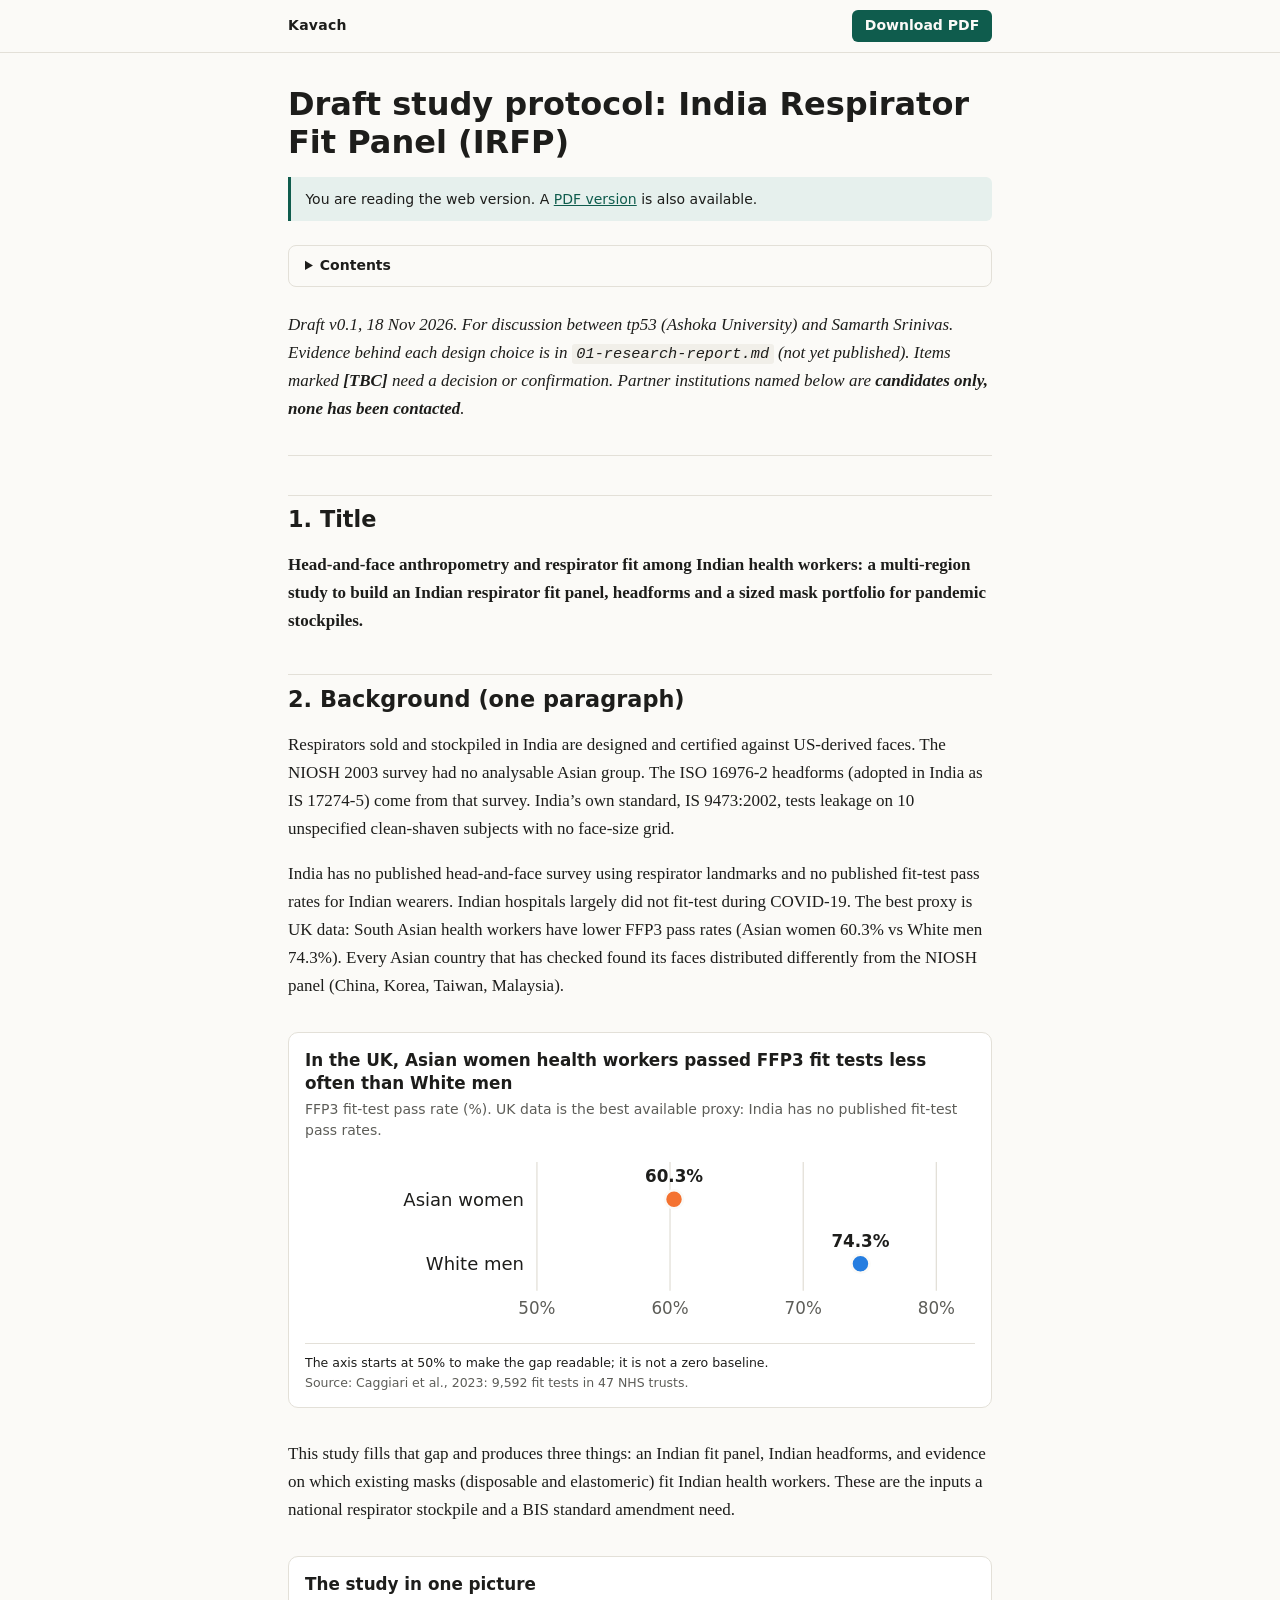
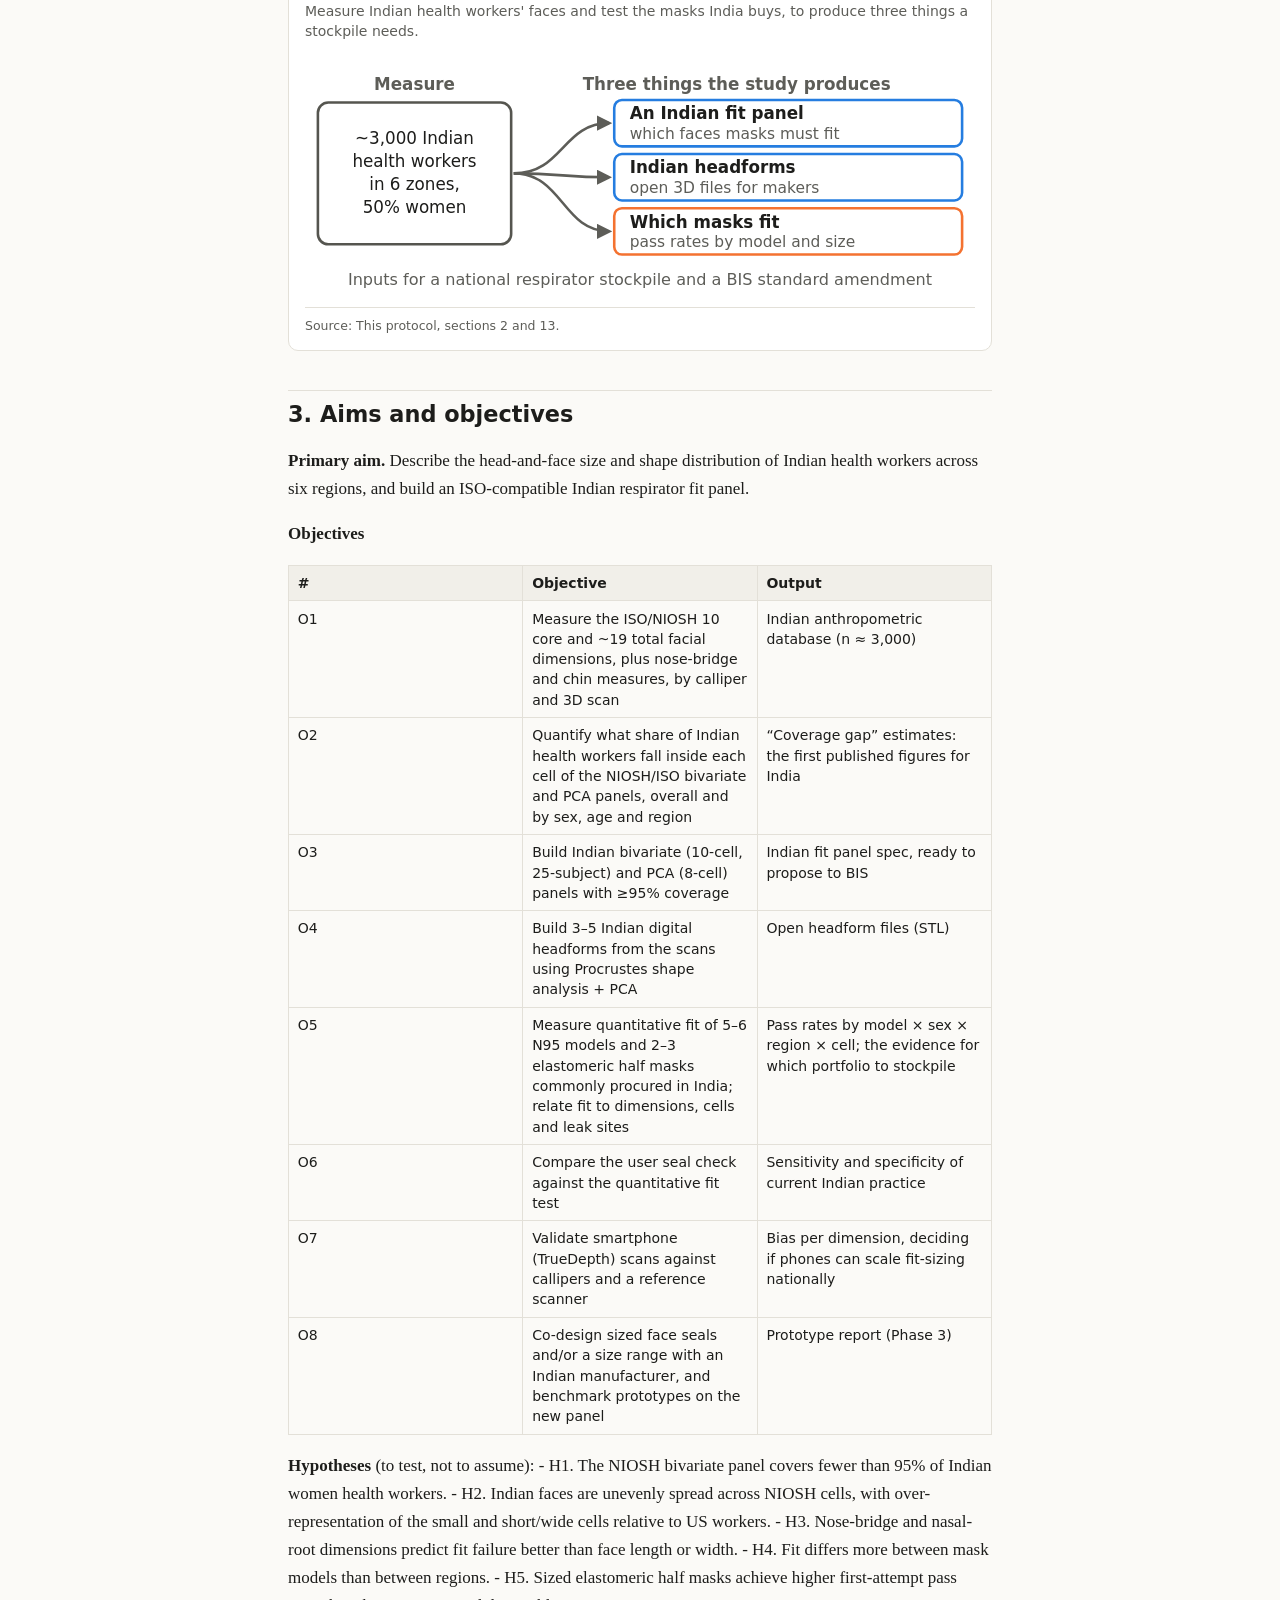
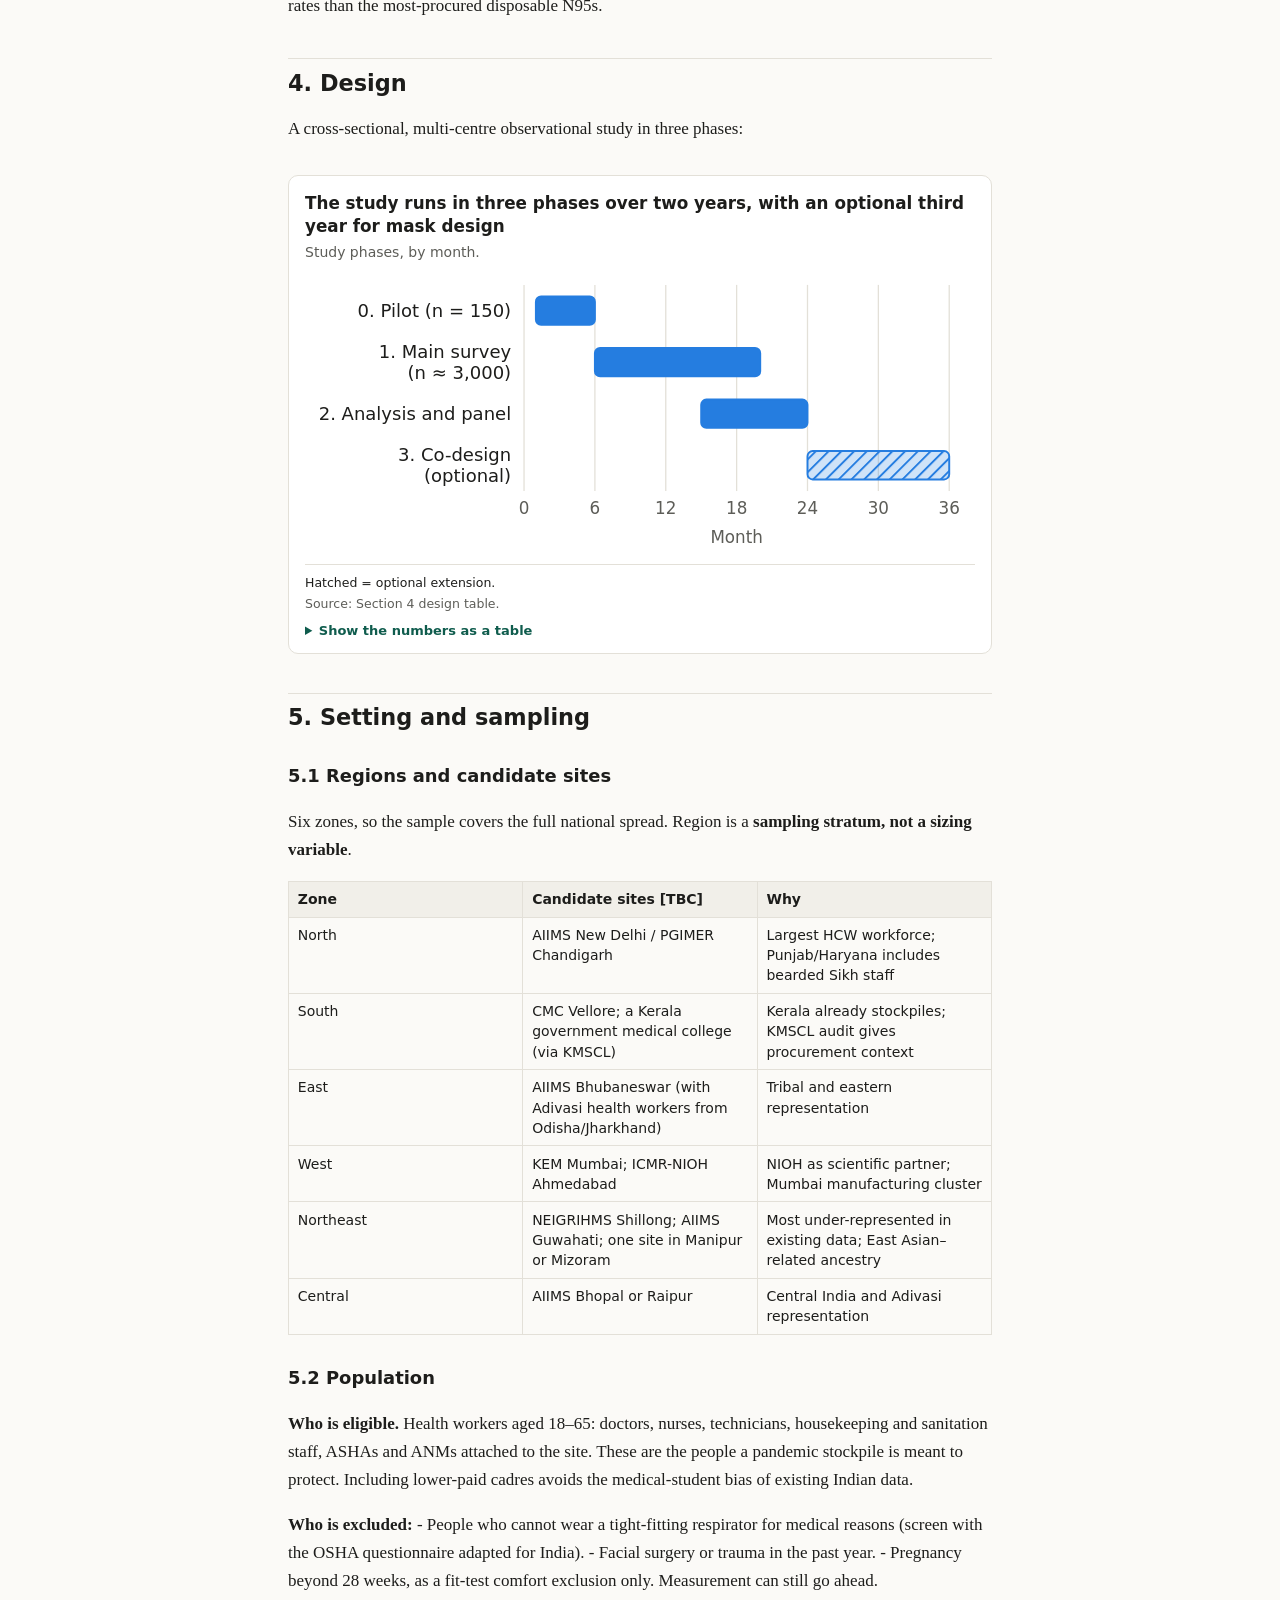
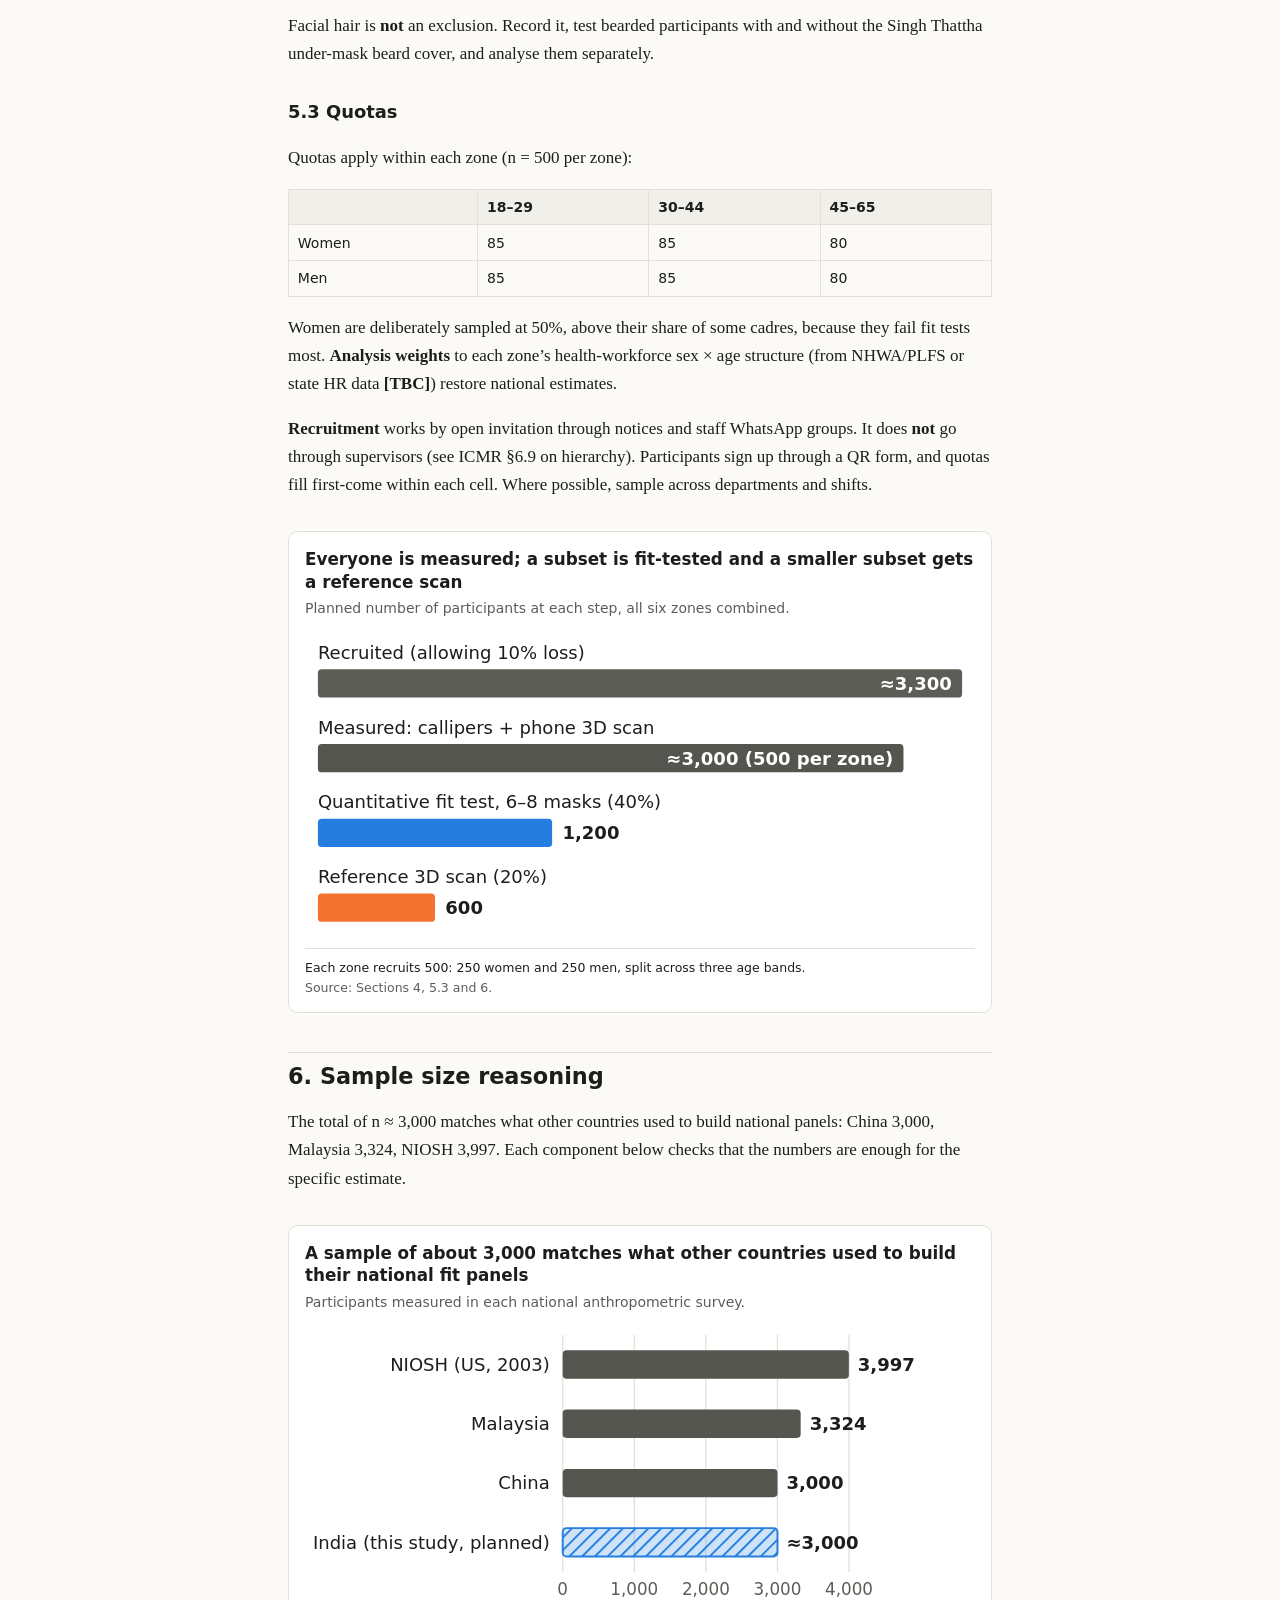
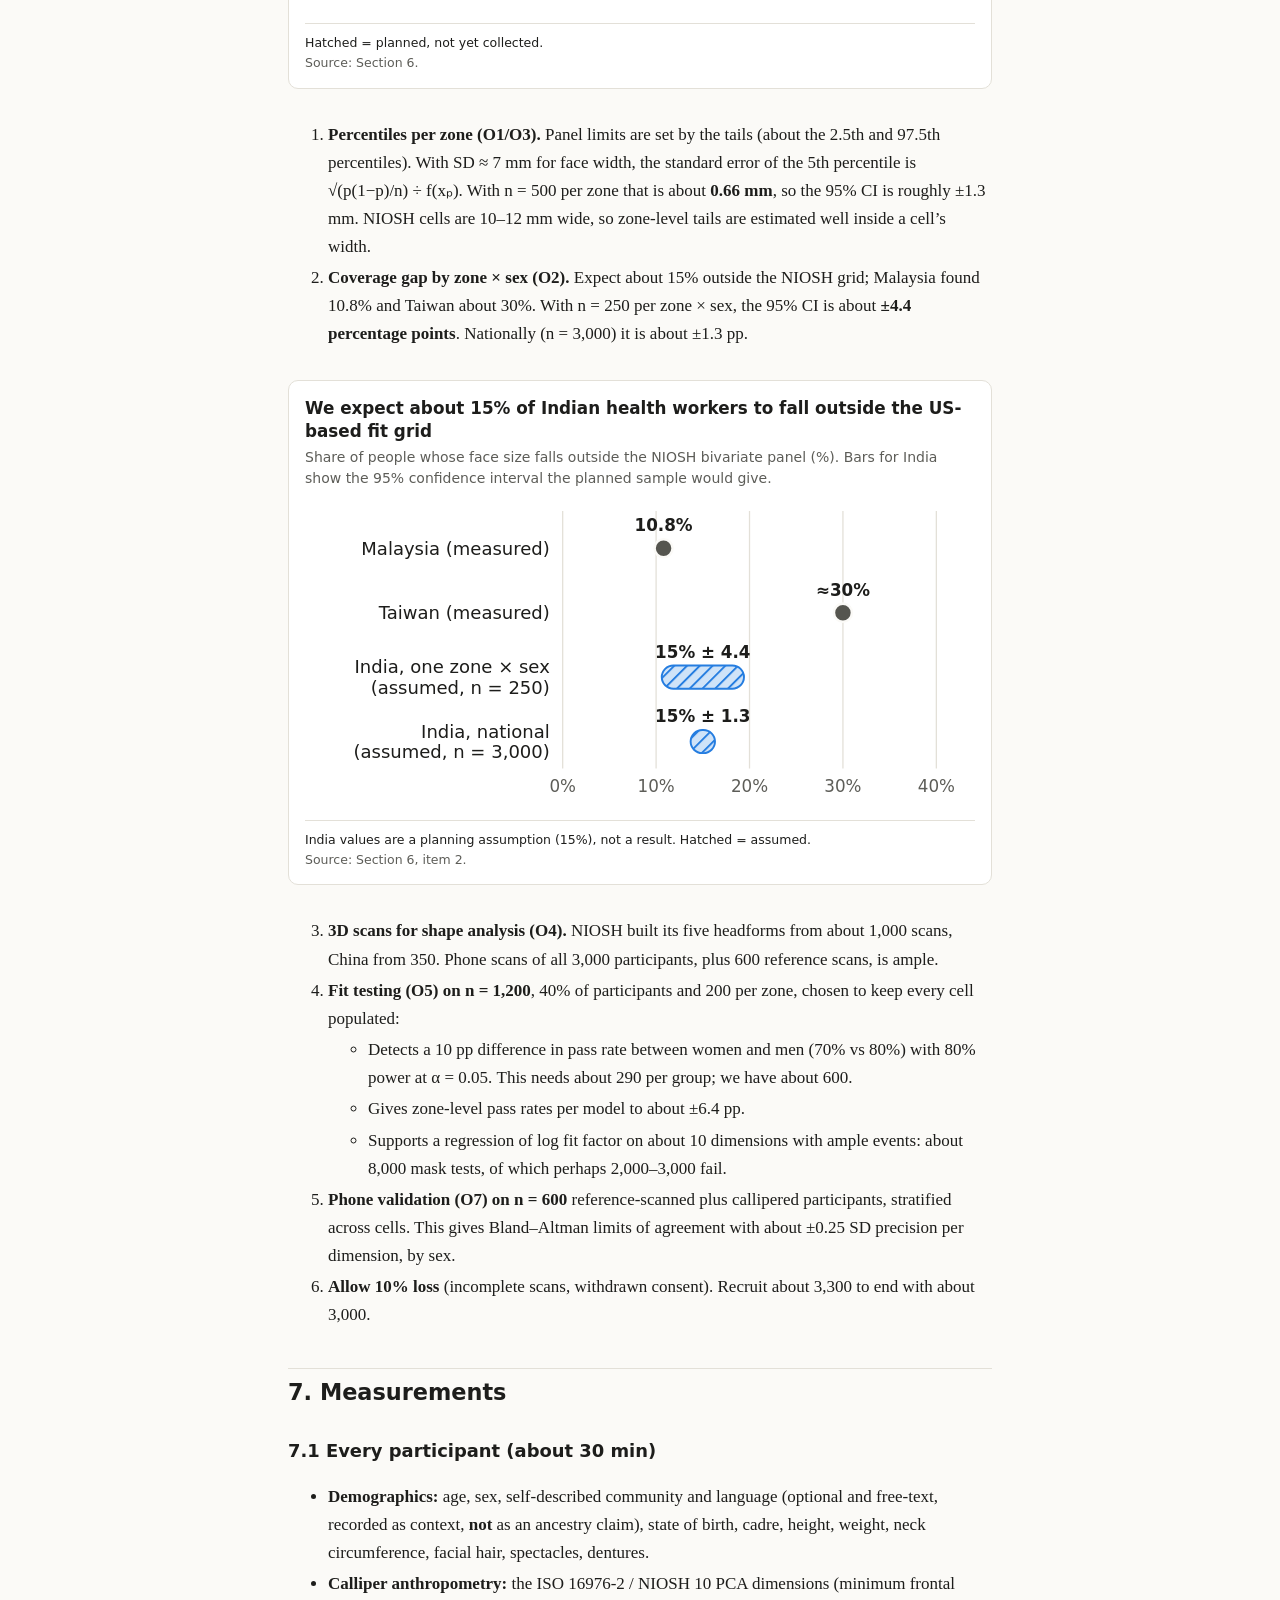
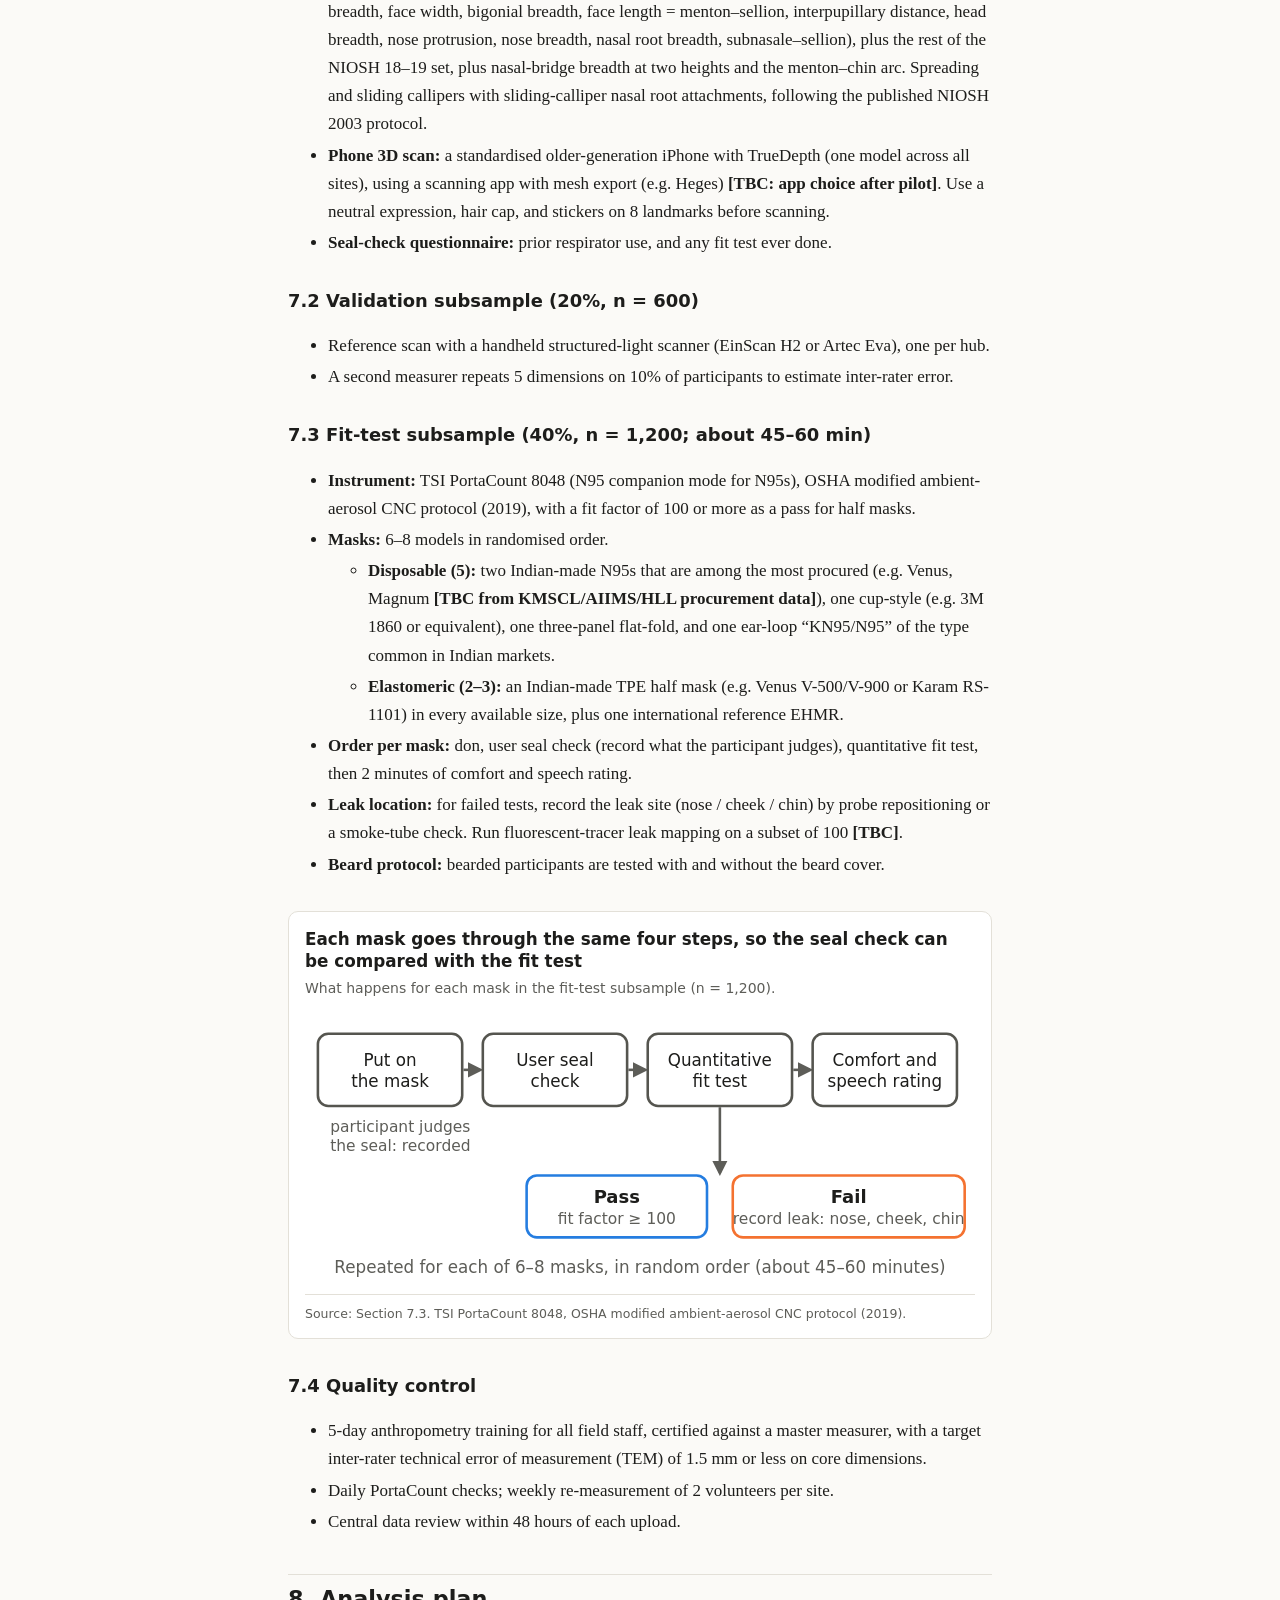
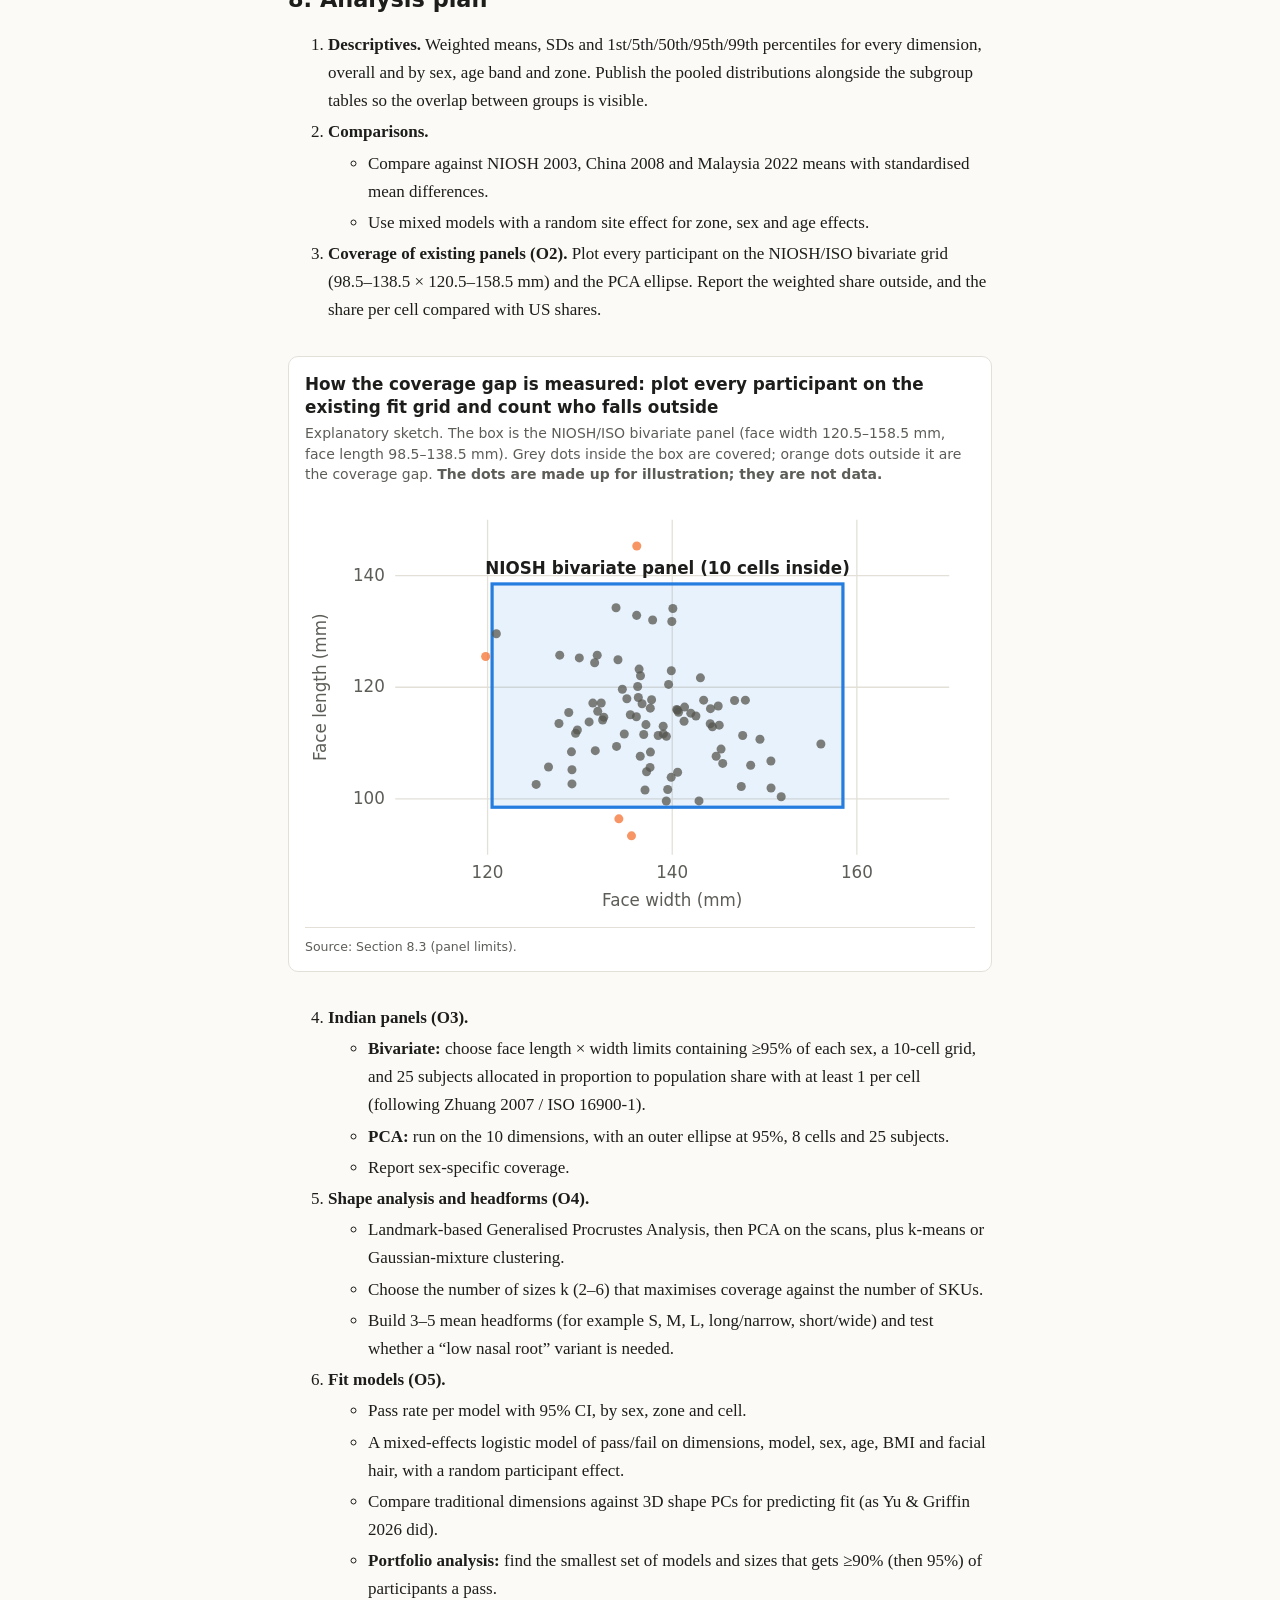
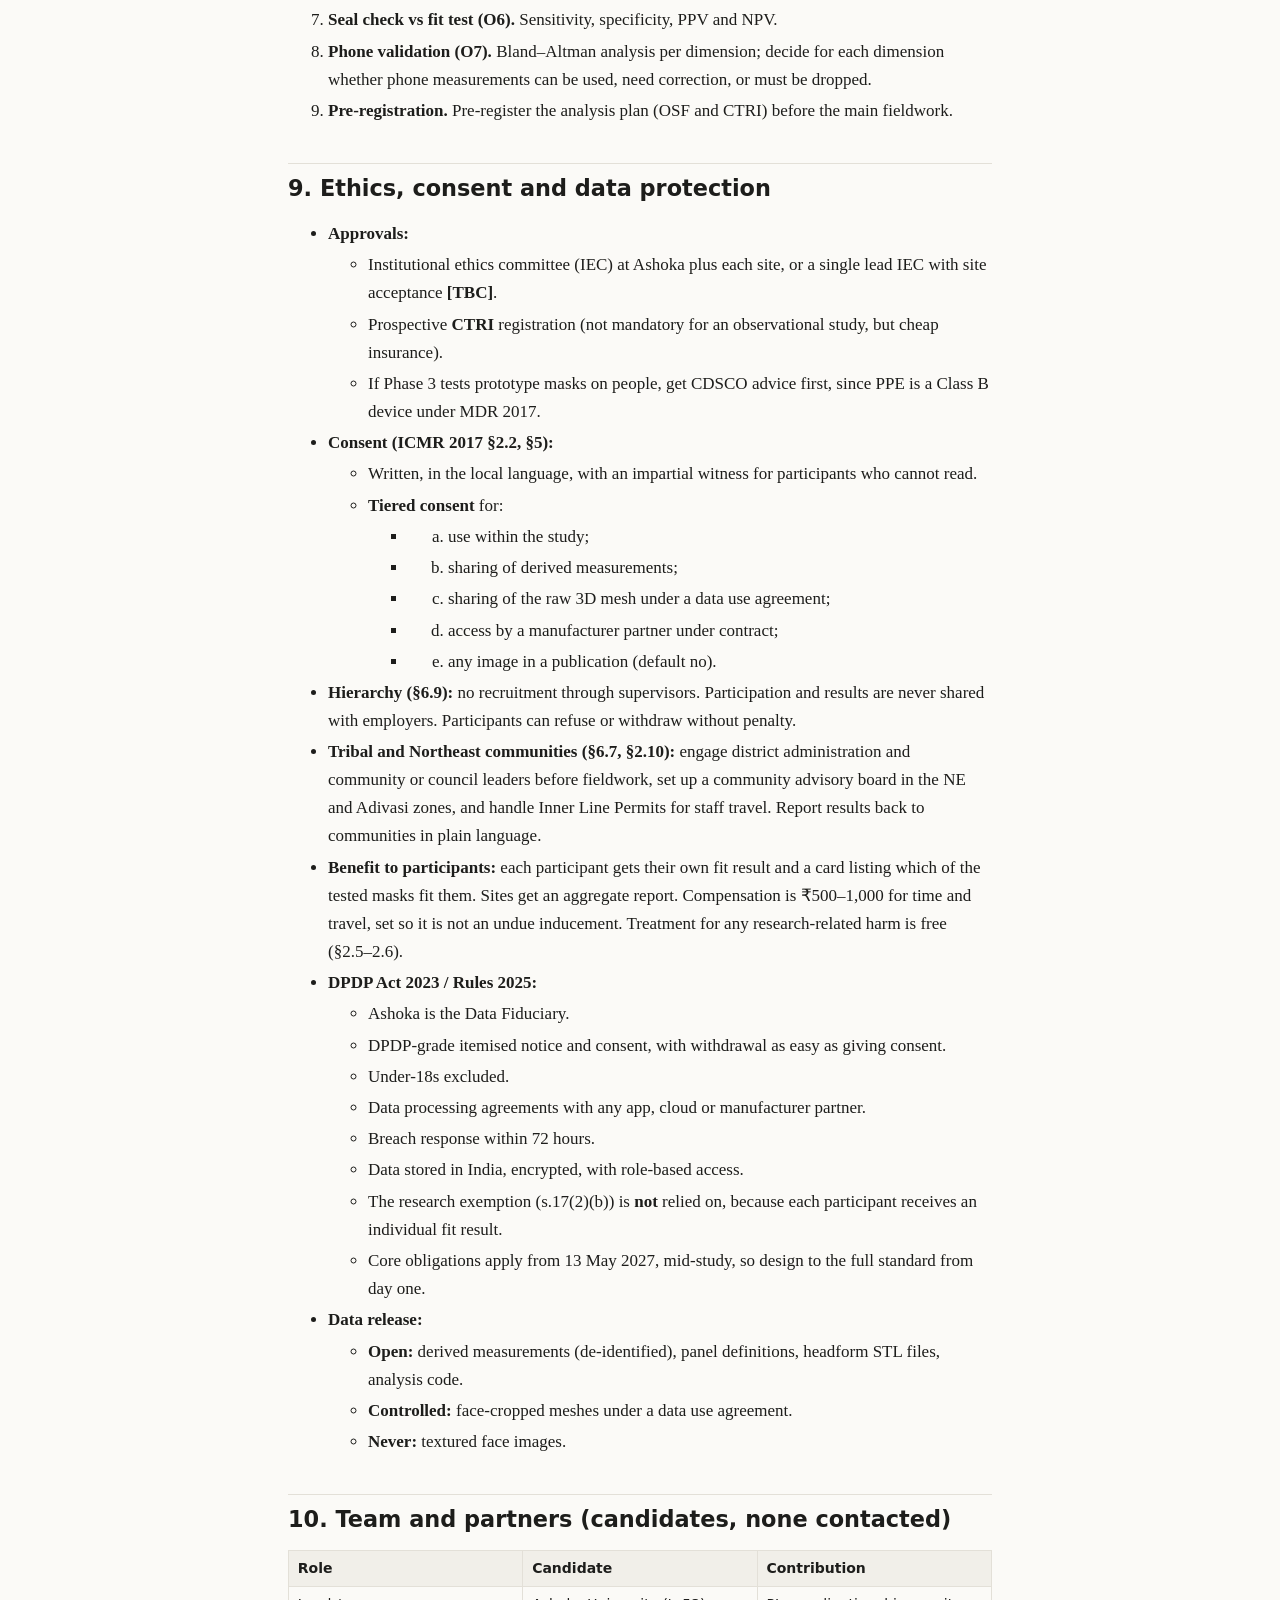
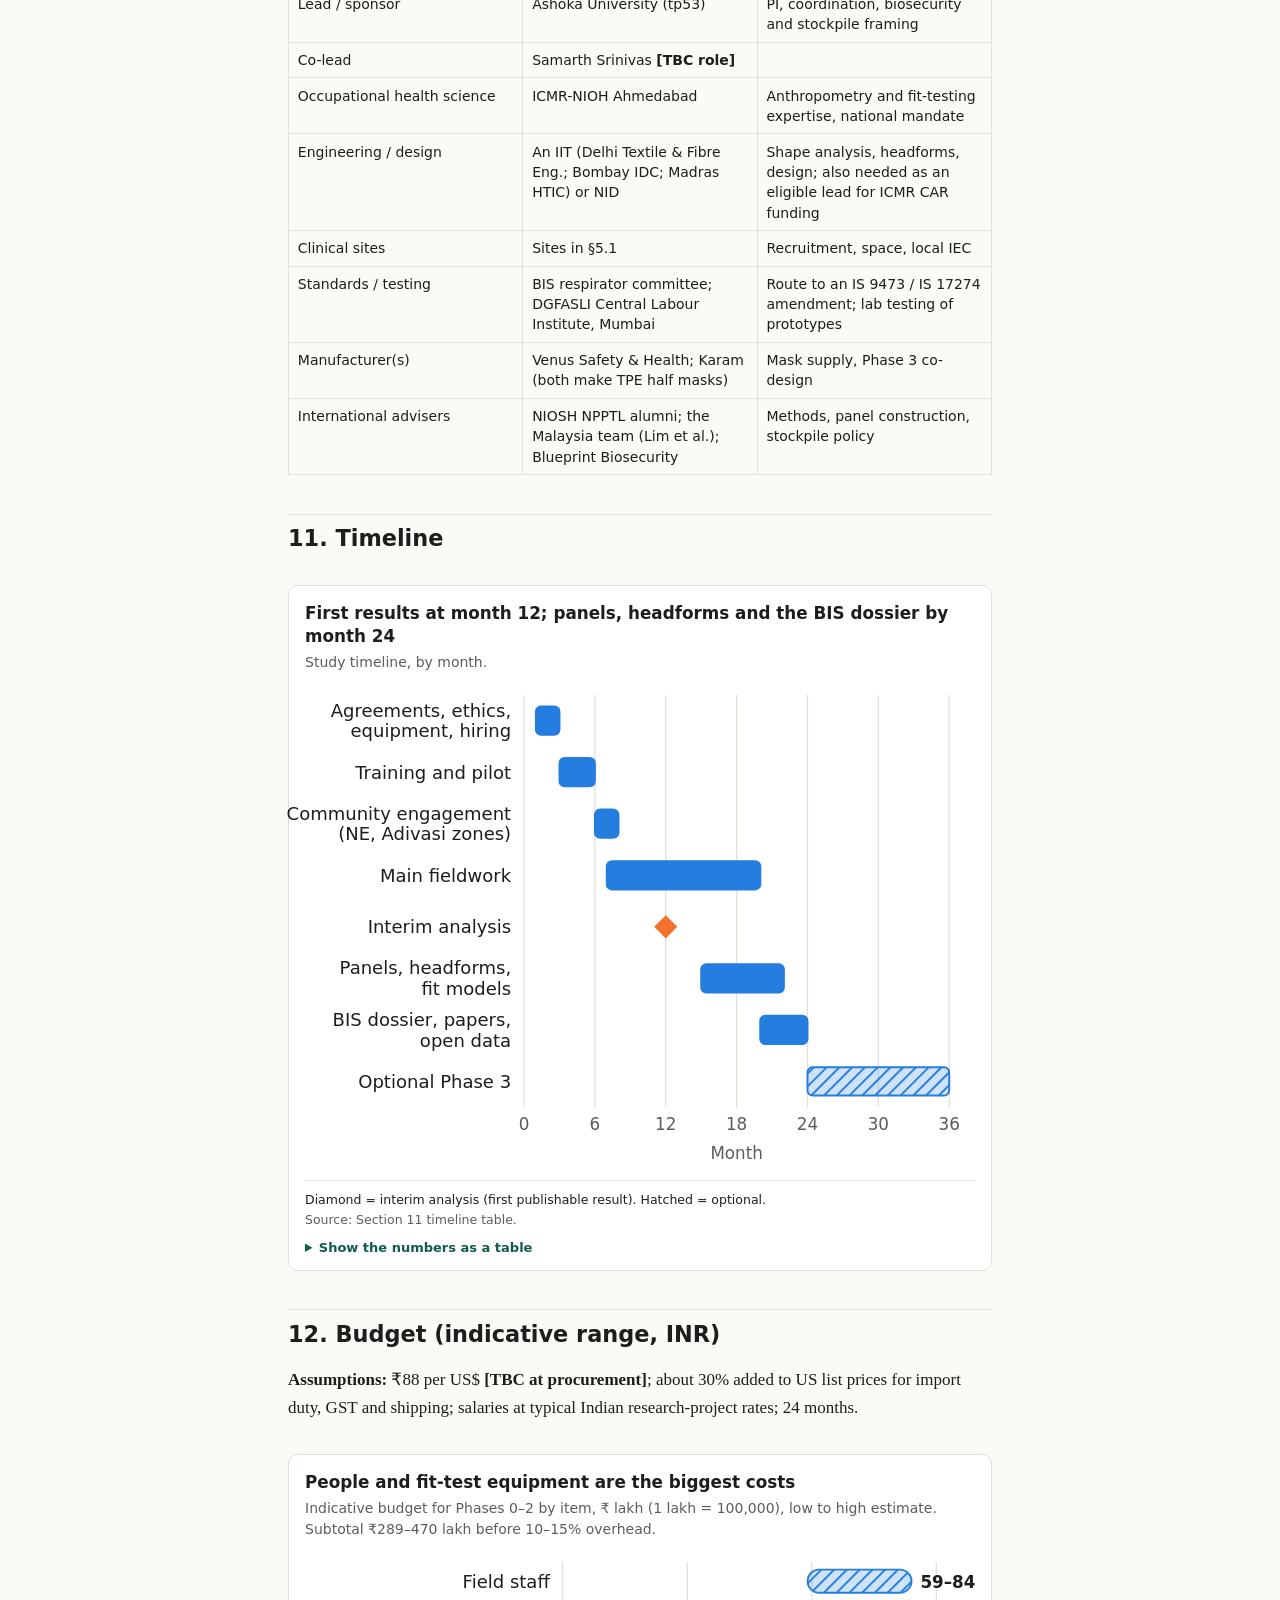
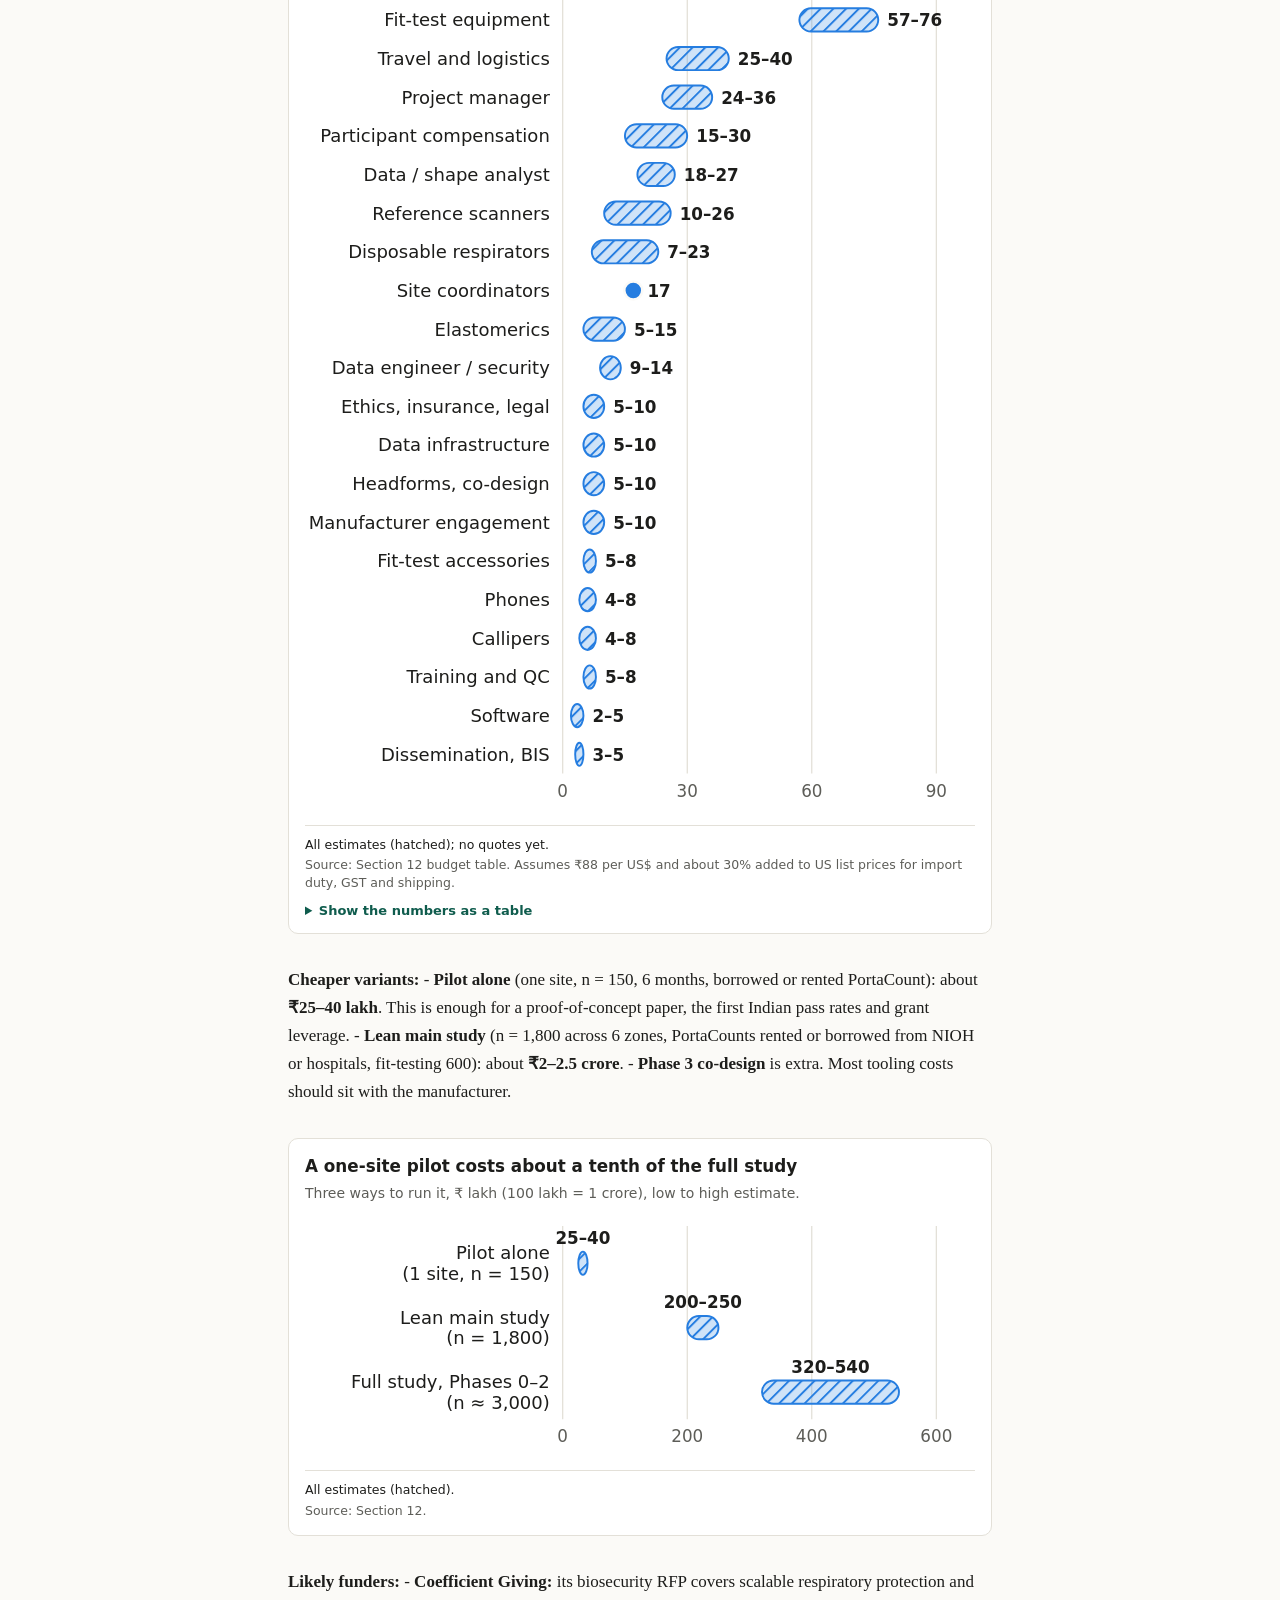
==== commit 618e03f8: "Fix figures in dark mode: cache-bust stylesheet, fold duplicate tables into figures Co-Authored-By: " ====
--- a/fit-panel-protocol/index.html
+++ b/fit-panel-protocol/index.html
@@ -10,7 +10,7 @@
 <meta property="og:description" content="Draft v0.1 study protocol for head-and-face anthropometry and respirator fit among Indian health workers.">
 <meta property="og:type" content="article">
 <link rel="icon" href="/favicon.svg" type="image/svg+xml">
-<link rel="stylesheet" href="/style.css">
+<link rel="stylesheet" href="/style.css?v=edf4b16c">
 </head>
 <body>
 <header class="bar"><div class="in"><a class="home" href="/">Kavach</a><a class="pdf" href="india-respirator-fit-panel-protocol-v0.1.pdf" download>Download PDF</a></div></header>
@@ -184,7 +184,14 @@
 <h2 id="design">4. Design</h2>
 <p>A cross-sectional, multi-centre observational study in three
 phases:</p>
-<div class="table-wrap"><table>
+
+
+<figure class="fig" id="fig-phases">
+<p class="fig-title">The study runs in three phases over two years, with an optional third year for mask design</p>
+<p class="fig-sub">Study phases, by month.</p>
+<div class="fig-body"><svg class="chart" viewBox="0 0 520 220" role="img" aria-label="Study phases" font-family="system-ui,-apple-system,Segoe UI,Roboto,sans-serif" xmlns="http://www.w3.org/2000/svg"><defs><pattern id="g23" width="7" height="7" patternUnits="userSpaceOnUse" patternTransform="rotate(45)"><rect width="7" height="7" fill="var(--s1)" opacity=".22"/><line x1="0" y1="0" x2="0" y2="7" stroke="var(--s1)" stroke-width="3"/></pattern></defs><line x1="170.0" x2="170.0" y1="10" y2="170" class="grid"/><text x="170.0" y="188" class="m" text-anchor="middle" font-size="13" >0</text><line x1="225.0" x2="225.0" y1="10" y2="170" class="grid"/><text x="225.0" y="188" class="m" text-anchor="middle" font-size="13" >6</text><line x1="280.0" x2="280.0" y1="10" y2="170" class="grid"/><text x="280.0" y="188" class="m" text-anchor="middle" font-size="13" >12</text><line x1="335.0" x2="335.0" y1="10" y2="170" class="grid"/><text x="335.0" y="188" class="m" text-anchor="middle" font-size="13" >18</text><line x1="390.0" x2="390.0" y1="10" y2="170" class="grid"/><text x="390.0" y="188" class="m" text-anchor="middle" font-size="13" >24</text><line x1="445.0" x2="445.0" y1="10" y2="170" class="grid"/><text x="445.0" y="188" class="m" text-anchor="middle" font-size="13" >30</text><line x1="500.0" x2="500.0" y1="10" y2="170" class="grid"/><text x="500.0" y="188" class="m" text-anchor="middle" font-size="13" >36</text><text x="335.0" y="210" class="m" text-anchor="middle" font-size="13" >Month</text><text x="160" y="35" class="t" text-anchor="end" font-size="14" >0. Pilot (n = 150)</text><rect x="179.2" y="19" width="45.8" height="22" rx="4" fill="var(--s1)" stroke="var(--s1)" stroke-width="1.5"><title>0. Pilot (n = 150): months 1–6</title></rect><text x="160" y="67" class="t" text-anchor="end" font-size="14" >1. Main survey</text><text x="160" y="83" class="t" text-anchor="end" font-size="14" >(n ≈ 3,000)</text><rect x="225.0" y="59" width="128.3" height="22" rx="4" fill="var(--s1)" stroke="var(--s1)" stroke-width="1.5"><title>1. Main survey (n ≈ 3,000): months 6–20</title></rect><text x="160" y="115" class="t" text-anchor="end" font-size="14" >2. Analysis and panel</text><rect x="307.5" y="99" width="82.5" height="22" rx="4" fill="var(--s1)" stroke="var(--s1)" stroke-width="1.5"><title>2. Analysis and panel: months 15–24</title></rect><text x="160" y="147" class="t" text-anchor="end" font-size="14" >3. Co-design</text><text x="160" y="163" class="t" text-anchor="end" font-size="14" >(optional)</text><rect x="390.0" y="139" width="110.0" height="22" rx="4" fill="url(#g23)" stroke="var(--s1)" stroke-width="1.5"><title>3. Co-design (optional): months 24–36</title></rect></svg></div>
+<figcaption><p class="fig-note">Hatched = optional extension.</p><p class="fig-src">Source: Section 4 design table.</p></figcaption>
+<details class="fig-table"><summary>Show the numbers as a table</summary><div class="table-wrap"><table>
 <colgroup>
 <col style="width: 33%" />
 <col style="width: 33%" />
@@ -221,14 +228,7 @@
 <td>24–36</td>
 </tr>
 </tbody>
-</table></div>
-
-
-<figure class="fig" id="fig-phases">
-<p class="fig-title">The study runs in three phases over two years, with an optional third year for mask design</p>
-<p class="fig-sub">Study phases, by month.</p>
-<div class="fig-body"><svg class="chart" viewBox="0 0 520 220" role="img" aria-label="Study phases" font-family="system-ui,-apple-system,Segoe UI,Roboto,sans-serif" xmlns="http://www.w3.org/2000/svg"><defs><pattern id="g23" width="7" height="7" patternUnits="userSpaceOnUse" patternTransform="rotate(45)"><rect width="7" height="7" fill="var(--s1)" opacity=".22"/><line x1="0" y1="0" x2="0" y2="7" stroke="var(--s1)" stroke-width="3"/></pattern></defs><line x1="170.0" x2="170.0" y1="10" y2="170" class="grid"/><text x="170.0" y="188" class="m" text-anchor="middle" font-size="13" >0</text><line x1="225.0" x2="225.0" y1="10" y2="170" class="grid"/><text x="225.0" y="188" class="m" text-anchor="middle" font-size="13" >6</text><line x1="280.0" x2="280.0" y1="10" y2="170" class="grid"/><text x="280.0" y="188" class="m" text-anchor="middle" font-size="13" >12</text><line x1="335.0" x2="335.0" y1="10" y2="170" class="grid"/><text x="335.0" y="188" class="m" text-anchor="middle" font-size="13" >18</text><line x1="390.0" x2="390.0" y1="10" y2="170" class="grid"/><text x="390.0" y="188" class="m" text-anchor="middle" font-size="13" >24</text><line x1="445.0" x2="445.0" y1="10" y2="170" class="grid"/><text x="445.0" y="188" class="m" text-anchor="middle" font-size="13" >30</text><line x1="500.0" x2="500.0" y1="10" y2="170" class="grid"/><text x="500.0" y="188" class="m" text-anchor="middle" font-size="13" >36</text><text x="335.0" y="210" class="m" text-anchor="middle" font-size="13" >Month</text><text x="160" y="35" class="t" text-anchor="end" font-size="14" >0. Pilot (n = 150)</text><rect x="179.2" y="19" width="45.8" height="22" rx="4" fill="var(--s1)" stroke="var(--s1)" stroke-width="1.5"><title>0. Pilot (n = 150): months 1–6</title></rect><text x="160" y="67" class="t" text-anchor="end" font-size="14" >1. Main survey</text><text x="160" y="83" class="t" text-anchor="end" font-size="14" >(n ≈ 3,000)</text><rect x="225.0" y="59" width="128.3" height="22" rx="4" fill="var(--s1)" stroke="var(--s1)" stroke-width="1.5"><title>1. Main survey (n ≈ 3,000): months 6–20</title></rect><text x="160" y="115" class="t" text-anchor="end" font-size="14" >2. Analysis and panel</text><rect x="307.5" y="99" width="82.5" height="22" rx="4" fill="var(--s1)" stroke="var(--s1)" stroke-width="1.5"><title>2. Analysis and panel: months 15–24</title></rect><text x="160" y="147" class="t" text-anchor="end" font-size="14" >3. Co-design</text><text x="160" y="163" class="t" text-anchor="end" font-size="14" >(optional)</text><rect x="390.0" y="139" width="110.0" height="22" rx="4" fill="url(#g23)" stroke="var(--s1)" stroke-width="1.5"><title>3. Co-design (optional): months 24–36</title></rect></svg></div>
-<figcaption><p class="fig-note">Hatched = optional extension.</p><p class="fig-src">Source: Section 4 design table.</p></figcaption>
+</table></div></details>
 </figure>
 
 
@@ -688,7 +688,14 @@
 </tbody>
 </table></div>
 <h2 id="timeline">11. Timeline</h2>
-<div class="table-wrap"><table>
+
+
+<figure class="fig" id="fig-fptime">
+<p class="fig-title">First results at month 12; panels, headforms and the BIS dossier by month 24</p>
+<p class="fig-sub">Study timeline, by month.</p>
+<div class="fig-body"><svg class="chart" viewBox="0 0 520 380" role="img" aria-label="Study timeline" font-family="system-ui,-apple-system,Segoe UI,Roboto,sans-serif" xmlns="http://www.w3.org/2000/svg"><defs><pattern id="g77" width="7" height="7" patternUnits="userSpaceOnUse" patternTransform="rotate(45)"><rect width="7" height="7" fill="var(--s1)" opacity=".22"/><line x1="0" y1="0" x2="0" y2="7" stroke="var(--s1)" stroke-width="3"/></pattern></defs><line x1="170.0" x2="170.0" y1="10" y2="330" class="grid"/><text x="170.0" y="348" class="m" text-anchor="middle" font-size="13" >0</text><line x1="225.0" x2="225.0" y1="10" y2="330" class="grid"/><text x="225.0" y="348" class="m" text-anchor="middle" font-size="13" >6</text><line x1="280.0" x2="280.0" y1="10" y2="330" class="grid"/><text x="280.0" y="348" class="m" text-anchor="middle" font-size="13" >12</text><line x1="335.0" x2="335.0" y1="10" y2="330" class="grid"/><text x="335.0" y="348" class="m" text-anchor="middle" font-size="13" >18</text><line x1="390.0" x2="390.0" y1="10" y2="330" class="grid"/><text x="390.0" y="348" class="m" text-anchor="middle" font-size="13" >24</text><line x1="445.0" x2="445.0" y1="10" y2="330" class="grid"/><text x="445.0" y="348" class="m" text-anchor="middle" font-size="13" >30</text><line x1="500.0" x2="500.0" y1="10" y2="330" class="grid"/><text x="500.0" y="348" class="m" text-anchor="middle" font-size="13" >36</text><text x="335.0" y="370" class="m" text-anchor="middle" font-size="13" >Month</text><text x="160" y="27" class="t" text-anchor="end" font-size="14" >Agreements, ethics,</text><text x="160" y="43" class="t" text-anchor="end" font-size="14" >equipment, hiring</text><rect x="179.2" y="19" width="18.3" height="22" rx="4" fill="var(--s1)" stroke="var(--s1)" stroke-width="1.5"><title>Agreements, ethics, equipment, hiring: months 1–3</title></rect><text x="160" y="75" class="t" text-anchor="end" font-size="14" >Training and pilot</text><rect x="197.5" y="59" width="27.5" height="22" rx="4" fill="var(--s1)" stroke="var(--s1)" stroke-width="1.5"><title>Training and pilot: months 3–6</title></rect><text x="160" y="107" class="t" text-anchor="end" font-size="14" >Community engagement</text><text x="160" y="123" class="t" text-anchor="end" font-size="14" >(NE, Adivasi zones)</text><rect x="225.0" y="99" width="18.3" height="22" rx="4" fill="var(--s1)" stroke="var(--s1)" stroke-width="1.5"><title>Community engagement (NE, Adivasi zones): months 6–8</title></rect><text x="160" y="155" class="t" text-anchor="end" font-size="14" >Main fieldwork</text><rect x="234.2" y="139" width="119.2" height="22" rx="4" fill="var(--s1)" stroke="var(--s1)" stroke-width="1.5"><title>Main fieldwork: months 7–20</title></rect><text x="160" y="195" class="t" text-anchor="end" font-size="14" >Interim analysis</text><path d="M280.0 181 l9 9 l-9 9 l-9 -9z" fill="var(--s2)"><title>Interim analysis: month 12</title></path><text x="160" y="227" class="t" text-anchor="end" font-size="14" >Panels, headforms,</text><text x="160" y="243" class="t" text-anchor="end" font-size="14" >fit models</text><rect x="307.5" y="219" width="64.2" height="22" rx="4" fill="var(--s1)" stroke="var(--s1)" stroke-width="1.5"><title>Panels, headforms, fit models: months 15–22</title></rect><text x="160" y="267" class="t" text-anchor="end" font-size="14" >BIS dossier, papers,</text><text x="160" y="283" class="t" text-anchor="end" font-size="14" >open data</text><rect x="353.3" y="259" width="36.7" height="22" rx="4" fill="var(--s1)" stroke="var(--s1)" stroke-width="1.5"><title>BIS dossier, papers, open data: months 20–24</title></rect><text x="160" y="315" class="t" text-anchor="end" font-size="14" >Optional Phase 3</text><rect x="390.0" y="299" width="110.0" height="22" rx="4" fill="url(#g77)" stroke="var(--s1)" stroke-width="1.5"><title>Optional Phase 3: months 24–36</title></rect></svg></div>
+<figcaption><p class="fig-note">Diamond = interim analysis (first publishable result). Hatched = optional.</p><p class="fig-src">Source: Section 11 timeline table.</p></figcaption>
+<details class="fig-table"><summary>Show the numbers as a table</summary><div class="table-wrap"><table>
 <colgroup>
 <col style="width: 50%" />
 <col style="width: 50%" />
@@ -739,14 +746,7 @@
 the Indian panel</td>
 </tr>
 </tbody>
-</table></div>
-
-
-<figure class="fig" id="fig-fptime">
-<p class="fig-title">First results at month 12; panels, headforms and the BIS dossier by month 24</p>
-<p class="fig-sub">Study timeline, by month.</p>
-<div class="fig-body"><svg class="chart" viewBox="0 0 520 380" role="img" aria-label="Study timeline" font-family="system-ui,-apple-system,Segoe UI,Roboto,sans-serif" xmlns="http://www.w3.org/2000/svg"><defs><pattern id="g77" width="7" height="7" patternUnits="userSpaceOnUse" patternTransform="rotate(45)"><rect width="7" height="7" fill="var(--s1)" opacity=".22"/><line x1="0" y1="0" x2="0" y2="7" stroke="var(--s1)" stroke-width="3"/></pattern></defs><line x1="170.0" x2="170.0" y1="10" y2="330" class="grid"/><text x="170.0" y="348" class="m" text-anchor="middle" font-size="13" >0</text><line x1="225.0" x2="225.0" y1="10" y2="330" class="grid"/><text x="225.0" y="348" class="m" text-anchor="middle" font-size="13" >6</text><line x1="280.0" x2="280.0" y1="10" y2="330" class="grid"/><text x="280.0" y="348" class="m" text-anchor="middle" font-size="13" >12</text><line x1="335.0" x2="335.0" y1="10" y2="330" class="grid"/><text x="335.0" y="348" class="m" text-anchor="middle" font-size="13" >18</text><line x1="390.0" x2="390.0" y1="10" y2="330" class="grid"/><text x="390.0" y="348" class="m" text-anchor="middle" font-size="13" >24</text><line x1="445.0" x2="445.0" y1="10" y2="330" class="grid"/><text x="445.0" y="348" class="m" text-anchor="middle" font-size="13" >30</text><line x1="500.0" x2="500.0" y1="10" y2="330" class="grid"/><text x="500.0" y="348" class="m" text-anchor="middle" font-size="13" >36</text><text x="335.0" y="370" class="m" text-anchor="middle" font-size="13" >Month</text><text x="160" y="27" class="t" text-anchor="end" font-size="14" >Agreements, ethics,</text><text x="160" y="43" class="t" text-anchor="end" font-size="14" >equipment, hiring</text><rect x="179.2" y="19" width="18.3" height="22" rx="4" fill="var(--s1)" stroke="var(--s1)" stroke-width="1.5"><title>Agreements, ethics, equipment, hiring: months 1–3</title></rect><text x="160" y="75" class="t" text-anchor="end" font-size="14" >Training and pilot</text><rect x="197.5" y="59" width="27.5" height="22" rx="4" fill="var(--s1)" stroke="var(--s1)" stroke-width="1.5"><title>Training and pilot: months 3–6</title></rect><text x="160" y="107" class="t" text-anchor="end" font-size="14" >Community engagement</text><text x="160" y="123" class="t" text-anchor="end" font-size="14" >(NE, Adivasi zones)</text><rect x="225.0" y="99" width="18.3" height="22" rx="4" fill="var(--s1)" stroke="var(--s1)" stroke-width="1.5"><title>Community engagement (NE, Adivasi zones): months 6–8</title></rect><text x="160" y="155" class="t" text-anchor="end" font-size="14" >Main fieldwork</text><rect x="234.2" y="139" width="119.2" height="22" rx="4" fill="var(--s1)" stroke="var(--s1)" stroke-width="1.5"><title>Main fieldwork: months 7–20</title></rect><text x="160" y="195" class="t" text-anchor="end" font-size="14" >Interim analysis</text><path d="M280.0 181 l9 9 l-9 9 l-9 -9z" fill="var(--s2)"><title>Interim analysis: month 12</title></path><text x="160" y="227" class="t" text-anchor="end" font-size="14" >Panels, headforms,</text><text x="160" y="243" class="t" text-anchor="end" font-size="14" >fit models</text><rect x="307.5" y="219" width="64.2" height="22" rx="4" fill="var(--s1)" stroke="var(--s1)" stroke-width="1.5"><title>Panels, headforms, fit models: months 15–22</title></rect><text x="160" y="267" class="t" text-anchor="end" font-size="14" >BIS dossier, papers,</text><text x="160" y="283" class="t" text-anchor="end" font-size="14" >open data</text><rect x="353.3" y="259" width="36.7" height="22" rx="4" fill="var(--s1)" stroke="var(--s1)" stroke-width="1.5"><title>BIS dossier, papers, open data: months 20–24</title></rect><text x="160" y="315" class="t" text-anchor="end" font-size="14" >Optional Phase 3</text><rect x="390.0" y="299" width="110.0" height="22" rx="4" fill="url(#g77)" stroke="var(--s1)" stroke-width="1.5"><title>Optional Phase 3: months 24–36</title></rect></svg></div>
-<figcaption><p class="fig-note">Diamond = interim analysis (first publishable result). Hatched = optional.</p><p class="fig-src">Source: Section 11 timeline table.</p></figcaption>
+</table></div></details>
 </figure>
 
 
@@ -756,7 +756,14 @@
 procurement]</strong>; about 30% added to US list prices for import
 duty, GST and shipping; salaries at typical Indian research-project
 rates; 24 months.</p>
-<div class="table-wrap"><table>
+
+
+<figure class="fig" id="fig-fpbudget">
+<p class="fig-title">People and fit-test equipment are the biggest costs</p>
+<p class="fig-sub">Indicative budget for Phases 0–2 by item, ₹ lakh (1 lakh = 100,000), low to high estimate. Subtotal ₹289–470 lakh before 10–15% overhead.</p>
+<div class="fig-body"><svg class="chart" viewBox="0 0 520 674" role="img" aria-label="Budget items" font-family="system-ui,-apple-system,Segoe UI,Roboto,sans-serif" xmlns="http://www.w3.org/2000/svg"><defs><pattern id="r50" width="7" height="7" patternUnits="userSpaceOnUse" patternTransform="rotate(45)"><rect width="7" height="7" fill="var(--s1)" opacity=".22"/><line x1="0" y1="0" x2="0" y2="7" stroke="var(--s1)" stroke-width="3"/></pattern><pattern id="r51" width="7" height="7" patternUnits="userSpaceOnUse" patternTransform="rotate(45)"><rect width="7" height="7" fill="var(--s1)" opacity=".22"/><line x1="0" y1="0" x2="0" y2="7" stroke="var(--s1)" stroke-width="3"/></pattern><pattern id="r52" width="7" height="7" patternUnits="userSpaceOnUse" patternTransform="rotate(45)"><rect width="7" height="7" fill="var(--s1)" opacity=".22"/><line x1="0" y1="0" x2="0" y2="7" stroke="var(--s1)" stroke-width="3"/></pattern><pattern id="r53" width="7" height="7" patternUnits="userSpaceOnUse" patternTransform="rotate(45)"><rect width="7" height="7" fill="var(--s1)" opacity=".22"/><line x1="0" y1="0" x2="0" y2="7" stroke="var(--s1)" stroke-width="3"/></pattern><pattern id="r54" width="7" height="7" patternUnits="userSpaceOnUse" patternTransform="rotate(45)"><rect width="7" height="7" fill="var(--s1)" opacity=".22"/><line x1="0" y1="0" x2="0" y2="7" stroke="var(--s1)" stroke-width="3"/></pattern><pattern id="r55" width="7" height="7" patternUnits="userSpaceOnUse" patternTransform="rotate(45)"><rect width="7" height="7" fill="var(--s1)" opacity=".22"/><line x1="0" y1="0" x2="0" y2="7" stroke="var(--s1)" stroke-width="3"/></pattern><pattern id="r56" width="7" height="7" patternUnits="userSpaceOnUse" patternTransform="rotate(45)"><rect width="7" height="7" fill="var(--s1)" opacity=".22"/><line x1="0" y1="0" x2="0" y2="7" stroke="var(--s1)" stroke-width="3"/></pattern><pattern id="r57" width="7" height="7" patternUnits="userSpaceOnUse" patternTransform="rotate(45)"><rect width="7" height="7" fill="var(--s1)" opacity=".22"/><line x1="0" y1="0" x2="0" y2="7" stroke="var(--s1)" stroke-width="3"/></pattern><pattern id="r59" width="7" height="7" patternUnits="userSpaceOnUse" patternTransform="rotate(45)"><rect width="7" height="7" fill="var(--s1)" opacity=".22"/><line x1="0" y1="0" x2="0" y2="7" stroke="var(--s1)" stroke-width="3"/></pattern><pattern id="r510" width="7" height="7" patternUnits="userSpaceOnUse" patternTransform="rotate(45)"><rect width="7" height="7" fill="var(--s1)" opacity=".22"/><line x1="0" y1="0" x2="0" y2="7" stroke="var(--s1)" stroke-width="3"/></pattern><pattern id="r511" width="7" height="7" patternUnits="userSpaceOnUse" patternTransform="rotate(45)"><rect width="7" height="7" fill="var(--s1)" opacity=".22"/><line x1="0" y1="0" x2="0" y2="7" stroke="var(--s1)" stroke-width="3"/></pattern><pattern id="r512" width="7" height="7" patternUnits="userSpaceOnUse" patternTransform="rotate(45)"><rect width="7" height="7" fill="var(--s1)" opacity=".22"/><line x1="0" y1="0" x2="0" y2="7" stroke="var(--s1)" stroke-width="3"/></pattern><pattern id="r513" width="7" height="7" patternUnits="userSpaceOnUse" patternTransform="rotate(45)"><rect width="7" height="7" fill="var(--s1)" opacity=".22"/><line x1="0" y1="0" x2="0" y2="7" stroke="var(--s1)" stroke-width="3"/></pattern><pattern id="r514" width="7" height="7" patternUnits="userSpaceOnUse" patternTransform="rotate(45)"><rect width="7" height="7" fill="var(--s1)" opacity=".22"/><line x1="0" y1="0" x2="0" y2="7" stroke="var(--s1)" stroke-width="3"/></pattern><pattern id="r515" width="7" height="7" patternUnits="userSpaceOnUse" patternTransform="rotate(45)"><rect width="7" height="7" fill="var(--s1)" opacity=".22"/><line x1="0" y1="0" x2="0" y2="7" stroke="var(--s1)" stroke-width="3"/></pattern><pattern id="r516" width="7" height="7" patternUnits="userSpaceOnUse" patternTransform="rotate(45)"><rect width="7" height="7" fill="var(--s1)" opacity=".22"/><line x1="0" y1="0" x2="0" y2="7" stroke="var(--s1)" stroke-width="3"/></pattern><pattern id="r517" width="7" height="7" patternUnits="userSpaceOnUse" patternTransform="rotate(45)"><rect width="7" height="7" fill="var(--s1)" opacity=".22"/><line x1="0" y1="0" x2="0" y2="7" stroke="var(--s1)" stroke-width="3"/></pattern><pattern id="r518" width="7" height="7" patternUnits="userSpaceOnUse" patternTransform="rotate(45)"><rect width="7" height="7" fill="var(--s1)" opacity=".22"/><line x1="0" y1="0" x2="0" y2="7" stroke="var(--s1)" stroke-width="3"/></pattern><pattern id="r519" width="7" height="7" patternUnits="userSpaceOnUse" patternTransform="rotate(45)"><rect width="7" height="7" fill="var(--s1)" opacity=".22"/><line x1="0" y1="0" x2="0" y2="7" stroke="var(--s1)" stroke-width="3"/></pattern><pattern id="r520" width="7" height="7" patternUnits="userSpaceOnUse" patternTransform="rotate(45)"><rect width="7" height="7" fill="var(--s1)" opacity=".22"/><line x1="0" y1="0" x2="0" y2="7" stroke="var(--s1)" stroke-width="3"/></pattern></defs><line x1="200.0" x2="200.0" y1="10" y2="640" class="grid"/><text x="200.0" y="658" class="m" text-anchor="middle" font-size="13" >0</text><line x1="296.7" x2="296.7" y1="10" y2="640" class="grid"/><text x="296.66666666666663" y="658" class="m" text-anchor="middle" font-size="13" >30</text><line x1="393.3" x2="393.3" y1="10" y2="640" class="grid"/><text x="393.3333333333333" y="658" class="m" text-anchor="middle" font-size="13" >60</text><line x1="490.0" x2="490.0" y1="10" y2="640" class="grid"/><text x="490.0" y="658" class="m" text-anchor="middle" font-size="13" >90</text><text x="190" y="30.0" class="t" text-anchor="end" font-size="14" >Field staff</text><rect x="390.1" y="16.0" width="80.6" height="18" rx="9" fill="url(#r50)" stroke="var(--s1)" stroke-width="1.5"><title>Field staff: 59–84</title></rect><text x="477.6666666666667" y="30.0" class="t" text-anchor="start" font-size="13" font-weight="600" >59–84</text><text x="190" y="60.0" class="t" text-anchor="end" font-size="14" >Fit-test equipment</text><rect x="383.7" y="46.0" width="61.2" height="18" rx="9" fill="url(#r51)" stroke="var(--s1)" stroke-width="1.5"><title>Fit-test equipment: 57–76</title></rect><text x="451.8888888888889" y="60.0" class="t" text-anchor="start" font-size="13" font-weight="600" >57–76</text><text x="190" y="90.0" class="t" text-anchor="end" font-size="14" >Travel and logistics</text><rect x="280.6" y="76.0" width="48.3" height="18" rx="9" fill="url(#r52)" stroke="var(--s1)" stroke-width="1.5"><title>Travel and logistics: 25–40</title></rect><text x="335.8888888888889" y="90.0" class="t" text-anchor="start" font-size="13" font-weight="600" >25–40</text><text x="190" y="120.0" class="t" text-anchor="end" font-size="14" >Project manager</text><rect x="277.3" y="106.0" width="38.7" height="18" rx="9" fill="url(#r53)" stroke="var(--s1)" stroke-width="1.5"><title>Project manager: 24–36</title></rect><text x="323.0" y="120.0" class="t" text-anchor="start" font-size="13" font-weight="600" >24–36</text><text x="190" y="150.0" class="t" text-anchor="end" font-size="14" >Participant compensation</text><rect x="248.3" y="136.0" width="48.3" height="18" rx="9" fill="url(#r54)" stroke="var(--s1)" stroke-width="1.5"><title>Participant compensation: 15–30</title></rect><text x="303.66666666666663" y="150.0" class="t" text-anchor="start" font-size="13" font-weight="600" >15–30</text><text x="190" y="180.0" class="t" text-anchor="end" font-size="14" >Data / shape analyst</text><rect x="258.0" y="166.0" width="29.0" height="18" rx="9" fill="url(#r55)" stroke="var(--s1)" stroke-width="1.5"><title>Data / shape analyst: 18–27</title></rect><text x="294.0" y="180.0" class="t" text-anchor="start" font-size="13" font-weight="600" >18–27</text><text x="190" y="210.0" class="t" text-anchor="end" font-size="14" >Reference scanners</text><rect x="232.2" y="196.0" width="51.6" height="18" rx="9" fill="url(#r56)" stroke="var(--s1)" stroke-width="1.5"><title>Reference scanners: 10–26</title></rect><text x="290.77777777777777" y="210.0" class="t" text-anchor="start" font-size="13" font-weight="600" >10–26</text><text x="190" y="240.0" class="t" text-anchor="end" font-size="14" >Disposable respirators</text><rect x="222.6" y="226.0" width="51.6" height="18" rx="9" fill="url(#r57)" stroke="var(--s1)" stroke-width="1.5"><title>Disposable respirators: 7–23</title></rect><text x="281.1111111111111" y="240.0" class="t" text-anchor="start" font-size="13" font-weight="600" >7–23</text><text x="190" y="270.0" class="t" text-anchor="end" font-size="14" >Site coordinators</text><circle cx="254.8" cy="265.0" r="7" fill="var(--s1)" stroke="var(--bg)" stroke-width="2"><title>Site coordinators: 17</title></circle><text x="265.77777777777777" y="270.0" class="t" text-anchor="start" font-size="13" font-weight="600" >17</text><text x="190" y="300.0" class="t" text-anchor="end" font-size="14" >Elastomerics</text><rect x="216.1" y="286.0" width="32.2" height="18" rx="9" fill="url(#r59)" stroke="var(--s1)" stroke-width="1.5"><title>Elastomerics: 5–15</title></rect><text x="255.33333333333331" y="300.0" class="t" text-anchor="start" font-size="13" font-weight="600" >5–15</text><text x="190" y="330.0" class="t" text-anchor="end" font-size="14" >Data engineer / security</text><rect x="229.0" y="316.0" width="16.1" height="18" rx="9" fill="url(#r510)" stroke="var(--s1)" stroke-width="1.5"><title>Data engineer / security: 9–14</title></rect><text x="252.11111111111111" y="330.0" class="t" text-anchor="start" font-size="13" font-weight="600" >9–14</text><text x="190" y="360.0" class="t" text-anchor="end" font-size="14" >Ethics, insurance, legal</text><rect x="216.1" y="346.0" width="16.1" height="18" rx="9" fill="url(#r511)" stroke="var(--s1)" stroke-width="1.5"><title>Ethics, insurance, legal: 5–10</title></rect><text x="239.22222222222223" y="360.0" class="t" text-anchor="start" font-size="13" font-weight="600" >5–10</text><text x="190" y="390.0" class="t" text-anchor="end" font-size="14" >Data infrastructure</text><rect x="216.1" y="376.0" width="16.1" height="18" rx="9" fill="url(#r512)" stroke="var(--s1)" stroke-width="1.5"><title>Data infrastructure: 5–10</title></rect><text x="239.22222222222223" y="390.0" class="t" text-anchor="start" font-size="13" font-weight="600" >5–10</text><text x="190" y="420.0" class="t" text-anchor="end" font-size="14" >Headforms, co-design</text><rect x="216.1" y="406.0" width="16.1" height="18" rx="9" fill="url(#r513)" stroke="var(--s1)" stroke-width="1.5"><title>Headforms, co-design: 5–10</title></rect><text x="239.22222222222223" y="420.0" class="t" text-anchor="start" font-size="13" font-weight="600" >5–10</text><text x="190" y="450.0" class="t" text-anchor="end" font-size="14" >Manufacturer engagement</text><rect x="216.1" y="436.0" width="16.1" height="18" rx="9" fill="url(#r514)" stroke="var(--s1)" stroke-width="1.5"><title>Manufacturer engagement: 5–10</title></rect><text x="239.22222222222223" y="450.0" class="t" text-anchor="start" font-size="13" font-weight="600" >5–10</text><text x="190" y="480.0" class="t" text-anchor="end" font-size="14" >Fit-test accessories</text><rect x="216.1" y="466.0" width="9.7" height="18" rx="9" fill="url(#r515)" stroke="var(--s1)" stroke-width="1.5"><title>Fit-test accessories: 5–8</title></rect><text x="232.77777777777777" y="480.0" class="t" text-anchor="start" font-size="13" font-weight="600" >5–8</text><text x="190" y="510.0" class="t" text-anchor="end" font-size="14" >Phones</text><rect x="212.9" y="496.0" width="12.9" height="18" rx="9" fill="url(#r516)" stroke="var(--s1)" stroke-width="1.5"><title>Phones: 4–8</title></rect><text x="232.77777777777777" y="510.0" class="t" text-anchor="start" font-size="13" font-weight="600" >4–8</text><text x="190" y="540.0" class="t" text-anchor="end" font-size="14" >Callipers</text><rect x="212.9" y="526.0" width="12.9" height="18" rx="9" fill="url(#r517)" stroke="var(--s1)" stroke-width="1.5"><title>Callipers: 4–8</title></rect><text x="232.77777777777777" y="540.0" class="t" text-anchor="start" font-size="13" font-weight="600" >4–8</text><text x="190" y="570.0" class="t" text-anchor="end" font-size="14" >Training and QC</text><rect x="216.1" y="556.0" width="9.7" height="18" rx="9" fill="url(#r518)" stroke="var(--s1)" stroke-width="1.5"><title>Training and QC: 5–8</title></rect><text x="232.77777777777777" y="570.0" class="t" text-anchor="start" font-size="13" font-weight="600" >5–8</text><text x="190" y="600.0" class="t" text-anchor="end" font-size="14" >Software</text><rect x="206.4" y="586.0" width="9.7" height="18" rx="9" fill="url(#r519)" stroke="var(--s1)" stroke-width="1.5"><title>Software: 2–5</title></rect><text x="223.11111111111111" y="600.0" class="t" text-anchor="start" font-size="13" font-weight="600" >2–5</text><text x="190" y="630.0" class="t" text-anchor="end" font-size="14" >Dissemination, BIS</text><rect x="209.7" y="616.0" width="6.4" height="18" rx="9" fill="url(#r520)" stroke="var(--s1)" stroke-width="1.5"><title>Dissemination, BIS: 3–5</title></rect><text x="223.11111111111111" y="630.0" class="t" text-anchor="start" font-size="13" font-weight="600" >3–5</text></svg></div>
+<figcaption><p class="fig-note">All estimates (hatched); no quotes yet.</p><p class="fig-src">Source: Section 12 budget table. Assumes ₹88 per US$ and about 30% added to US list prices for import duty, GST and shipping.</p></figcaption>
+<details class="fig-table"><summary>Show the numbers as a table</summary><div class="table-wrap"><table>
 <colgroup>
 <col style="width: 33%" />
 <col style="width: 33%" />
@@ -892,14 +899,7 @@
 <td><strong>≈ ₹3.2 – 5.4 crore</strong> (≈ US$0.36–0.61M)</td>
 </tr>
 </tbody>
-</table></div>
-
-
-<figure class="fig" id="fig-fpbudget">
-<p class="fig-title">People and fit-test equipment are the biggest costs</p>
-<p class="fig-sub">Indicative budget for Phases 0–2 by item, ₹ lakh (1 lakh = 100,000), low to high estimate. Subtotal ₹289–470 lakh before 10–15% overhead.</p>
-<div class="fig-body"><svg class="chart" viewBox="0 0 520 674" role="img" aria-label="Budget items" font-family="system-ui,-apple-system,Segoe UI,Roboto,sans-serif" xmlns="http://www.w3.org/2000/svg"><defs><pattern id="r50" width="7" height="7" patternUnits="userSpaceOnUse" patternTransform="rotate(45)"><rect width="7" height="7" fill="var(--s1)" opacity=".22"/><line x1="0" y1="0" x2="0" y2="7" stroke="var(--s1)" stroke-width="3"/></pattern><pattern id="r51" width="7" height="7" patternUnits="userSpaceOnUse" patternTransform="rotate(45)"><rect width="7" height="7" fill="var(--s1)" opacity=".22"/><line x1="0" y1="0" x2="0" y2="7" stroke="var(--s1)" stroke-width="3"/></pattern><pattern id="r52" width="7" height="7" patternUnits="userSpaceOnUse" patternTransform="rotate(45)"><rect width="7" height="7" fill="var(--s1)" opacity=".22"/><line x1="0" y1="0" x2="0" y2="7" stroke="var(--s1)" stroke-width="3"/></pattern><pattern id="r53" width="7" height="7" patternUnits="userSpaceOnUse" patternTransform="rotate(45)"><rect width="7" height="7" fill="var(--s1)" opacity=".22"/><line x1="0" y1="0" x2="0" y2="7" stroke="var(--s1)" stroke-width="3"/></pattern><pattern id="r54" width="7" height="7" patternUnits="userSpaceOnUse" patternTransform="rotate(45)"><rect width="7" height="7" fill="var(--s1)" opacity=".22"/><line x1="0" y1="0" x2="0" y2="7" stroke="var(--s1)" stroke-width="3"/></pattern><pattern id="r55" width="7" height="7" patternUnits="userSpaceOnUse" patternTransform="rotate(45)"><rect width="7" height="7" fill="var(--s1)" opacity=".22"/><line x1="0" y1="0" x2="0" y2="7" stroke="var(--s1)" stroke-width="3"/></pattern><pattern id="r56" width="7" height="7" patternUnits="userSpaceOnUse" patternTransform="rotate(45)"><rect width="7" height="7" fill="var(--s1)" opacity=".22"/><line x1="0" y1="0" x2="0" y2="7" stroke="var(--s1)" stroke-width="3"/></pattern><pattern id="r57" width="7" height="7" patternUnits="userSpaceOnUse" patternTransform="rotate(45)"><rect width="7" height="7" fill="var(--s1)" opacity=".22"/><line x1="0" y1="0" x2="0" y2="7" stroke="var(--s1)" stroke-width="3"/></pattern><pattern id="r59" width="7" height="7" patternUnits="userSpaceOnUse" patternTransform="rotate(45)"><rect width="7" height="7" fill="var(--s1)" opacity=".22"/><line x1="0" y1="0" x2="0" y2="7" stroke="var(--s1)" stroke-width="3"/></pattern><pattern id="r510" width="7" height="7" patternUnits="userSpaceOnUse" patternTransform="rotate(45)"><rect width="7" height="7" fill="var(--s1)" opacity=".22"/><line x1="0" y1="0" x2="0" y2="7" stroke="var(--s1)" stroke-width="3"/></pattern><pattern id="r511" width="7" height="7" patternUnits="userSpaceOnUse" patternTransform="rotate(45)"><rect width="7" height="7" fill="var(--s1)" opacity=".22"/><line x1="0" y1="0" x2="0" y2="7" stroke="var(--s1)" stroke-width="3"/></pattern><pattern id="r512" width="7" height="7" patternUnits="userSpaceOnUse" patternTransform="rotate(45)"><rect width="7" height="7" fill="var(--s1)" opacity=".22"/><line x1="0" y1="0" x2="0" y2="7" stroke="var(--s1)" stroke-width="3"/></pattern><pattern id="r513" width="7" height="7" patternUnits="userSpaceOnUse" patternTransform="rotate(45)"><rect width="7" height="7" fill="var(--s1)" opacity=".22"/><line x1="0" y1="0" x2="0" y2="7" stroke="var(--s1)" stroke-width="3"/></pattern><pattern id="r514" width="7" height="7" patternUnits="userSpaceOnUse" patternTransform="rotate(45)"><rect width="7" height="7" fill="var(--s1)" opacity=".22"/><line x1="0" y1="0" x2="0" y2="7" stroke="var(--s1)" stroke-width="3"/></pattern><pattern id="r515" width="7" height="7" patternUnits="userSpaceOnUse" patternTransform="rotate(45)"><rect width="7" height="7" fill="var(--s1)" opacity=".22"/><line x1="0" y1="0" x2="0" y2="7" stroke="var(--s1)" stroke-width="3"/></pattern><pattern id="r516" width="7" height="7" patternUnits="userSpaceOnUse" patternTransform="rotate(45)"><rect width="7" height="7" fill="var(--s1)" opacity=".22"/><line x1="0" y1="0" x2="0" y2="7" stroke="var(--s1)" stroke-width="3"/></pattern><pattern id="r517" width="7" height="7" patternUnits="userSpaceOnUse" patternTransform="rotate(45)"><rect width="7" height="7" fill="var(--s1)" opacity=".22"/><line x1="0" y1="0" x2="0" y2="7" stroke="var(--s1)" stroke-width="3"/></pattern><pattern id="r518" width="7" height="7" patternUnits="userSpaceOnUse" patternTransform="rotate(45)"><rect width="7" height="7" fill="var(--s1)" opacity=".22"/><line x1="0" y1="0" x2="0" y2="7" stroke="var(--s1)" stroke-width="3"/></pattern><pattern id="r519" width="7" height="7" patternUnits="userSpaceOnUse" patternTransform="rotate(45)"><rect width="7" height="7" fill="var(--s1)" opacity=".22"/><line x1="0" y1="0" x2="0" y2="7" stroke="var(--s1)" stroke-width="3"/></pattern><pattern id="r520" width="7" height="7" patternUnits="userSpaceOnUse" patternTransform="rotate(45)"><rect width="7" height="7" fill="var(--s1)" opacity=".22"/><line x1="0" y1="0" x2="0" y2="7" stroke="var(--s1)" stroke-width="3"/></pattern></defs><line x1="200.0" x2="200.0" y1="10" y2="640" class="grid"/><text x="200.0" y="658" class="m" text-anchor="middle" font-size="13" >0</text><line x1="296.7" x2="296.7" y1="10" y2="640" class="grid"/><text x="296.66666666666663" y="658" class="m" text-anchor="middle" font-size="13" >30</text><line x1="393.3" x2="393.3" y1="10" y2="640" class="grid"/><text x="393.3333333333333" y="658" class="m" text-anchor="middle" font-size="13" >60</text><line x1="490.0" x2="490.0" y1="10" y2="640" class="grid"/><text x="490.0" y="658" class="m" text-anchor="middle" font-size="13" >90</text><text x="190" y="30.0" class="t" text-anchor="end" font-size="14" >Field staff</text><rect x="390.1" y="16.0" width="80.6" height="18" rx="9" fill="url(#r50)" stroke="var(--s1)" stroke-width="1.5"><title>Field staff: 59–84</title></rect><text x="477.6666666666667" y="30.0" class="t" text-anchor="start" font-size="13" font-weight="600" >59–84</text><text x="190" y="60.0" class="t" text-anchor="end" font-size="14" >Fit-test equipment</text><rect x="383.7" y="46.0" width="61.2" height="18" rx="9" fill="url(#r51)" stroke="var(--s1)" stroke-width="1.5"><title>Fit-test equipment: 57–76</title></rect><text x="451.8888888888889" y="60.0" class="t" text-anchor="start" font-size="13" font-weight="600" >57–76</text><text x="190" y="90.0" class="t" text-anchor="end" font-size="14" >Travel and logistics</text><rect x="280.6" y="76.0" width="48.3" height="18" rx="9" fill="url(#r52)" stroke="var(--s1)" stroke-width="1.5"><title>Travel and logistics: 25–40</title></rect><text x="335.8888888888889" y="90.0" class="t" text-anchor="start" font-size="13" font-weight="600" >25–40</text><text x="190" y="120.0" class="t" text-anchor="end" font-size="14" >Project manager</text><rect x="277.3" y="106.0" width="38.7" height="18" rx="9" fill="url(#r53)" stroke="var(--s1)" stroke-width="1.5"><title>Project manager: 24–36</title></rect><text x="323.0" y="120.0" class="t" text-anchor="start" font-size="13" font-weight="600" >24–36</text><text x="190" y="150.0" class="t" text-anchor="end" font-size="14" >Participant compensation</text><rect x="248.3" y="136.0" width="48.3" height="18" rx="9" fill="url(#r54)" stroke="var(--s1)" stroke-width="1.5"><title>Participant compensation: 15–30</title></rect><text x="303.66666666666663" y="150.0" class="t" text-anchor="start" font-size="13" font-weight="600" >15–30</text><text x="190" y="180.0" class="t" text-anchor="end" font-size="14" >Data / shape analyst</text><rect x="258.0" y="166.0" width="29.0" height="18" rx="9" fill="url(#r55)" stroke="var(--s1)" stroke-width="1.5"><title>Data / shape analyst: 18–27</title></rect><text x="294.0" y="180.0" class="t" text-anchor="start" font-size="13" font-weight="600" >18–27</text><text x="190" y="210.0" class="t" text-anchor="end" font-size="14" >Reference scanners</text><rect x="232.2" y="196.0" width="51.6" height="18" rx="9" fill="url(#r56)" stroke="var(--s1)" stroke-width="1.5"><title>Reference scanners: 10–26</title></rect><text x="290.77777777777777" y="210.0" class="t" text-anchor="start" font-size="13" font-weight="600" >10–26</text><text x="190" y="240.0" class="t" text-anchor="end" font-size="14" >Disposable respirators</text><rect x="222.6" y="226.0" width="51.6" height="18" rx="9" fill="url(#r57)" stroke="var(--s1)" stroke-width="1.5"><title>Disposable respirators: 7–23</title></rect><text x="281.1111111111111" y="240.0" class="t" text-anchor="start" font-size="13" font-weight="600" >7–23</text><text x="190" y="270.0" class="t" text-anchor="end" font-size="14" >Site coordinators</text><circle cx="254.8" cy="265.0" r="7" fill="var(--s1)" stroke="var(--bg)" stroke-width="2"><title>Site coordinators: 17</title></circle><text x="265.77777777777777" y="270.0" class="t" text-anchor="start" font-size="13" font-weight="600" >17</text><text x="190" y="300.0" class="t" text-anchor="end" font-size="14" >Elastomerics</text><rect x="216.1" y="286.0" width="32.2" height="18" rx="9" fill="url(#r59)" stroke="var(--s1)" stroke-width="1.5"><title>Elastomerics: 5–15</title></rect><text x="255.33333333333331" y="300.0" class="t" text-anchor="start" font-size="13" font-weight="600" >5–15</text><text x="190" y="330.0" class="t" text-anchor="end" font-size="14" >Data engineer / security</text><rect x="229.0" y="316.0" width="16.1" height="18" rx="9" fill="url(#r510)" stroke="var(--s1)" stroke-width="1.5"><title>Data engineer / security: 9–14</title></rect><text x="252.11111111111111" y="330.0" class="t" text-anchor="start" font-size="13" font-weight="600" >9–14</text><text x="190" y="360.0" class="t" text-anchor="end" font-size="14" >Ethics, insurance, legal</text><rect x="216.1" y="346.0" width="16.1" height="18" rx="9" fill="url(#r511)" stroke="var(--s1)" stroke-width="1.5"><title>Ethics, insurance, legal: 5–10</title></rect><text x="239.22222222222223" y="360.0" class="t" text-anchor="start" font-size="13" font-weight="600" >5–10</text><text x="190" y="390.0" class="t" text-anchor="end" font-size="14" >Data infrastructure</text><rect x="216.1" y="376.0" width="16.1" height="18" rx="9" fill="url(#r512)" stroke="var(--s1)" stroke-width="1.5"><title>Data infrastructure: 5–10</title></rect><text x="239.22222222222223" y="390.0" class="t" text-anchor="start" font-size="13" font-weight="600" >5–10</text><text x="190" y="420.0" class="t" text-anchor="end" font-size="14" >Headforms, co-design</text><rect x="216.1" y="406.0" width="16.1" height="18" rx="9" fill="url(#r513)" stroke="var(--s1)" stroke-width="1.5"><title>Headforms, co-design: 5–10</title></rect><text x="239.22222222222223" y="420.0" class="t" text-anchor="start" font-size="13" font-weight="600" >5–10</text><text x="190" y="450.0" class="t" text-anchor="end" font-size="14" >Manufacturer engagement</text><rect x="216.1" y="436.0" width="16.1" height="18" rx="9" fill="url(#r514)" stroke="var(--s1)" stroke-width="1.5"><title>Manufacturer engagement: 5–10</title></rect><text x="239.22222222222223" y="450.0" class="t" text-anchor="start" font-size="13" font-weight="600" >5–10</text><text x="190" y="480.0" class="t" text-anchor="end" font-size="14" >Fit-test accessories</text><rect x="216.1" y="466.0" width="9.7" height="18" rx="9" fill="url(#r515)" stroke="var(--s1)" stroke-width="1.5"><title>Fit-test accessories: 5–8</title></rect><text x="232.77777777777777" y="480.0" class="t" text-anchor="start" font-size="13" font-weight="600" >5–8</text><text x="190" y="510.0" class="t" text-anchor="end" font-size="14" >Phones</text><rect x="212.9" y="496.0" width="12.9" height="18" rx="9" fill="url(#r516)" stroke="var(--s1)" stroke-width="1.5"><title>Phones: 4–8</title></rect><text x="232.77777777777777" y="510.0" class="t" text-anchor="start" font-size="13" font-weight="600" >4–8</text><text x="190" y="540.0" class="t" text-anchor="end" font-size="14" >Callipers</text><rect x="212.9" y="526.0" width="12.9" height="18" rx="9" fill="url(#r517)" stroke="var(--s1)" stroke-width="1.5"><title>Callipers: 4–8</title></rect><text x="232.77777777777777" y="540.0" class="t" text-anchor="start" font-size="13" font-weight="600" >4–8</text><text x="190" y="570.0" class="t" text-anchor="end" font-size="14" >Training and QC</text><rect x="216.1" y="556.0" width="9.7" height="18" rx="9" fill="url(#r518)" stroke="var(--s1)" stroke-width="1.5"><title>Training and QC: 5–8</title></rect><text x="232.77777777777777" y="570.0" class="t" text-anchor="start" font-size="13" font-weight="600" >5–8</text><text x="190" y="600.0" class="t" text-anchor="end" font-size="14" >Software</text><rect x="206.4" y="586.0" width="9.7" height="18" rx="9" fill="url(#r519)" stroke="var(--s1)" stroke-width="1.5"><title>Software: 2–5</title></rect><text x="223.11111111111111" y="600.0" class="t" text-anchor="start" font-size="13" font-weight="600" >2–5</text><text x="190" y="630.0" class="t" text-anchor="end" font-size="14" >Dissemination, BIS</text><rect x="209.7" y="616.0" width="6.4" height="18" rx="9" fill="url(#r520)" stroke="var(--s1)" stroke-width="1.5"><title>Dissemination, BIS: 3–5</title></rect><text x="223.11111111111111" y="630.0" class="t" text-anchor="start" font-size="13" font-weight="600" >3–5</text></svg></div>
-<figcaption><p class="fig-note">All estimates (hatched); no quotes yet.</p><p class="fig-src">Source: Section 12 budget table. Assumes ₹88 per US$ and about 30% added to US list prices for import duty, GST and shipping.</p></figcaption>
+</table></div></details>
 </figure>
 
 
--- a/style.css
+++ b/style.css
@@ -57,3 +57,8 @@
 .fig figcaption p{margin:.15rem 0}
 .fig-note{color:var(--fg)}
 @media print{:root{--s1:#257de0;--s2:#f47230;--ink:#55554f;--card:#fff;--inv:#fff}.fig{border-color:#ddd;padding:.6rem .8rem}}
+
+.fig-table{margin-top:.6rem;font:13px/1.4 system-ui,-apple-system,"Segoe UI",Roboto,sans-serif}
+.fig-table summary{cursor:pointer;color:var(--accent);font-weight:600}
+.fig-table .table-wrap{margin:.5rem 0 0}
+@media print{.fig-table{display:block}.fig-table summary{display:none}}
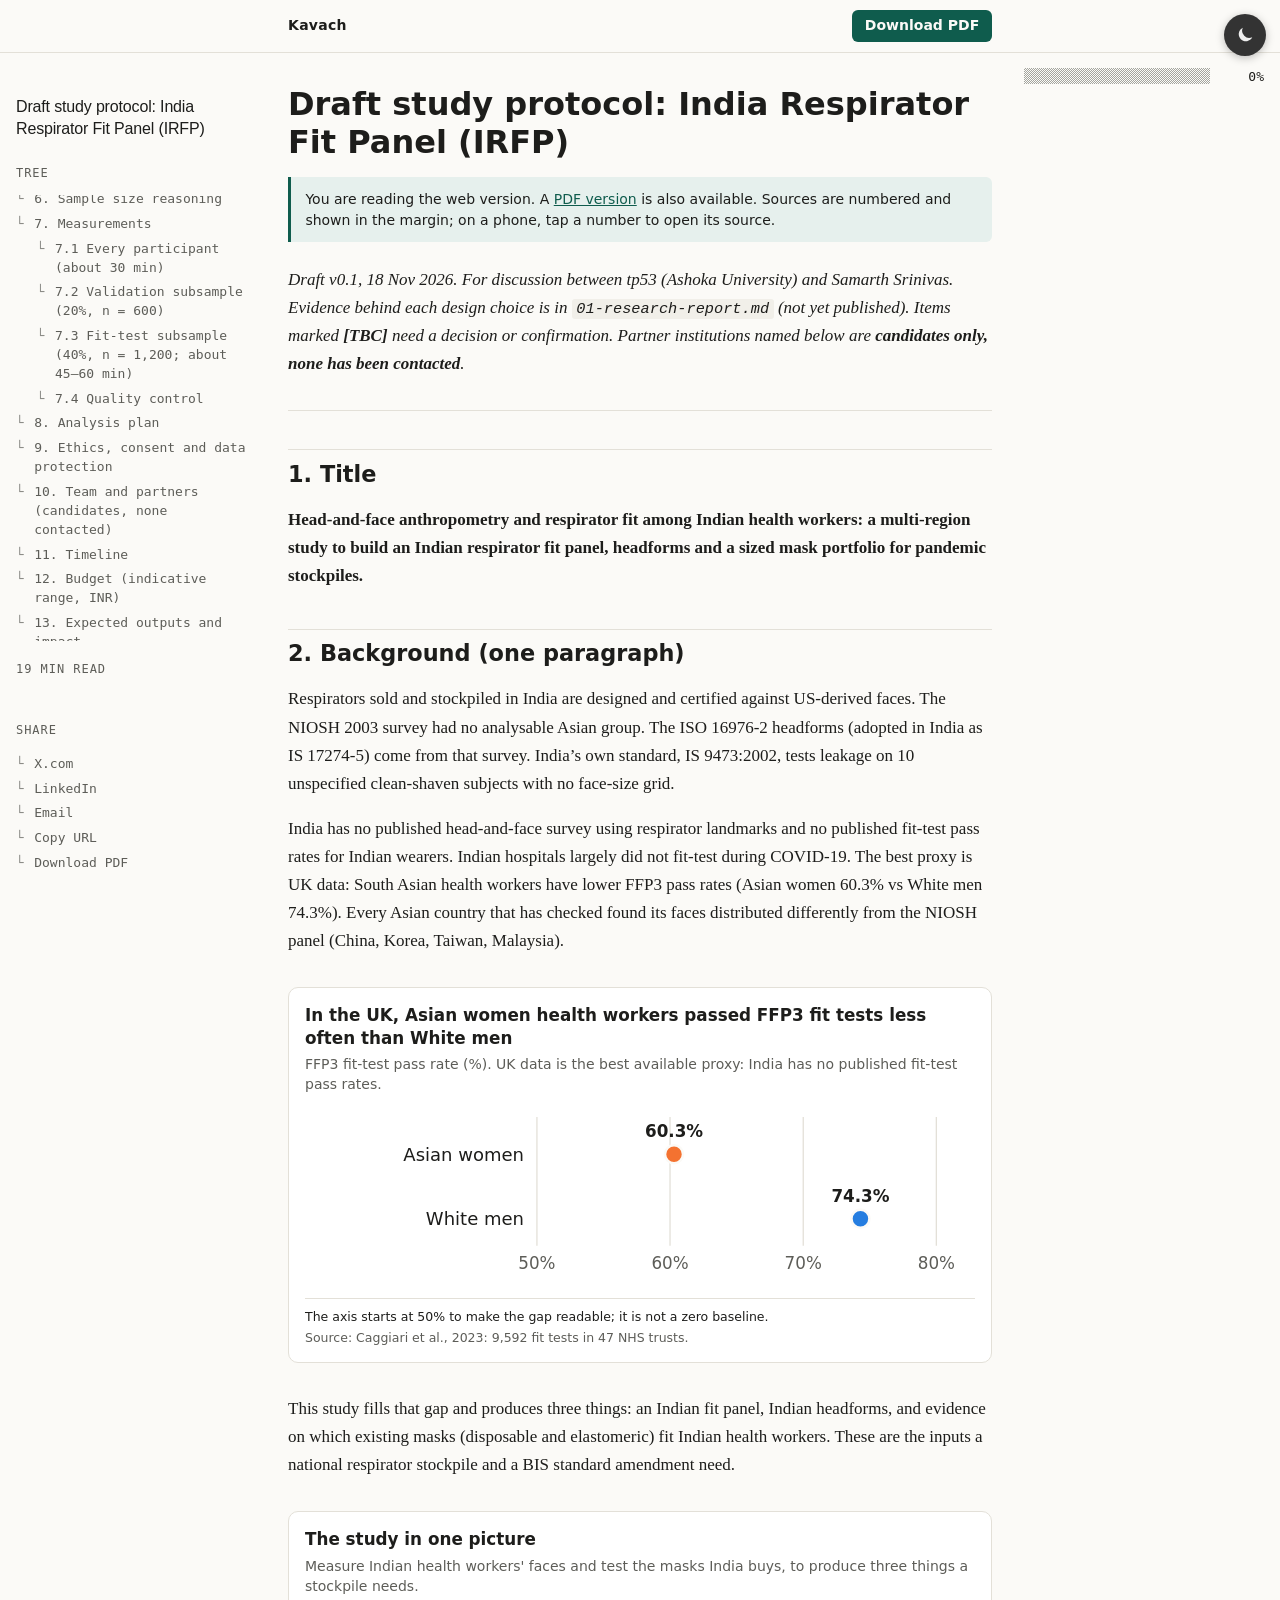
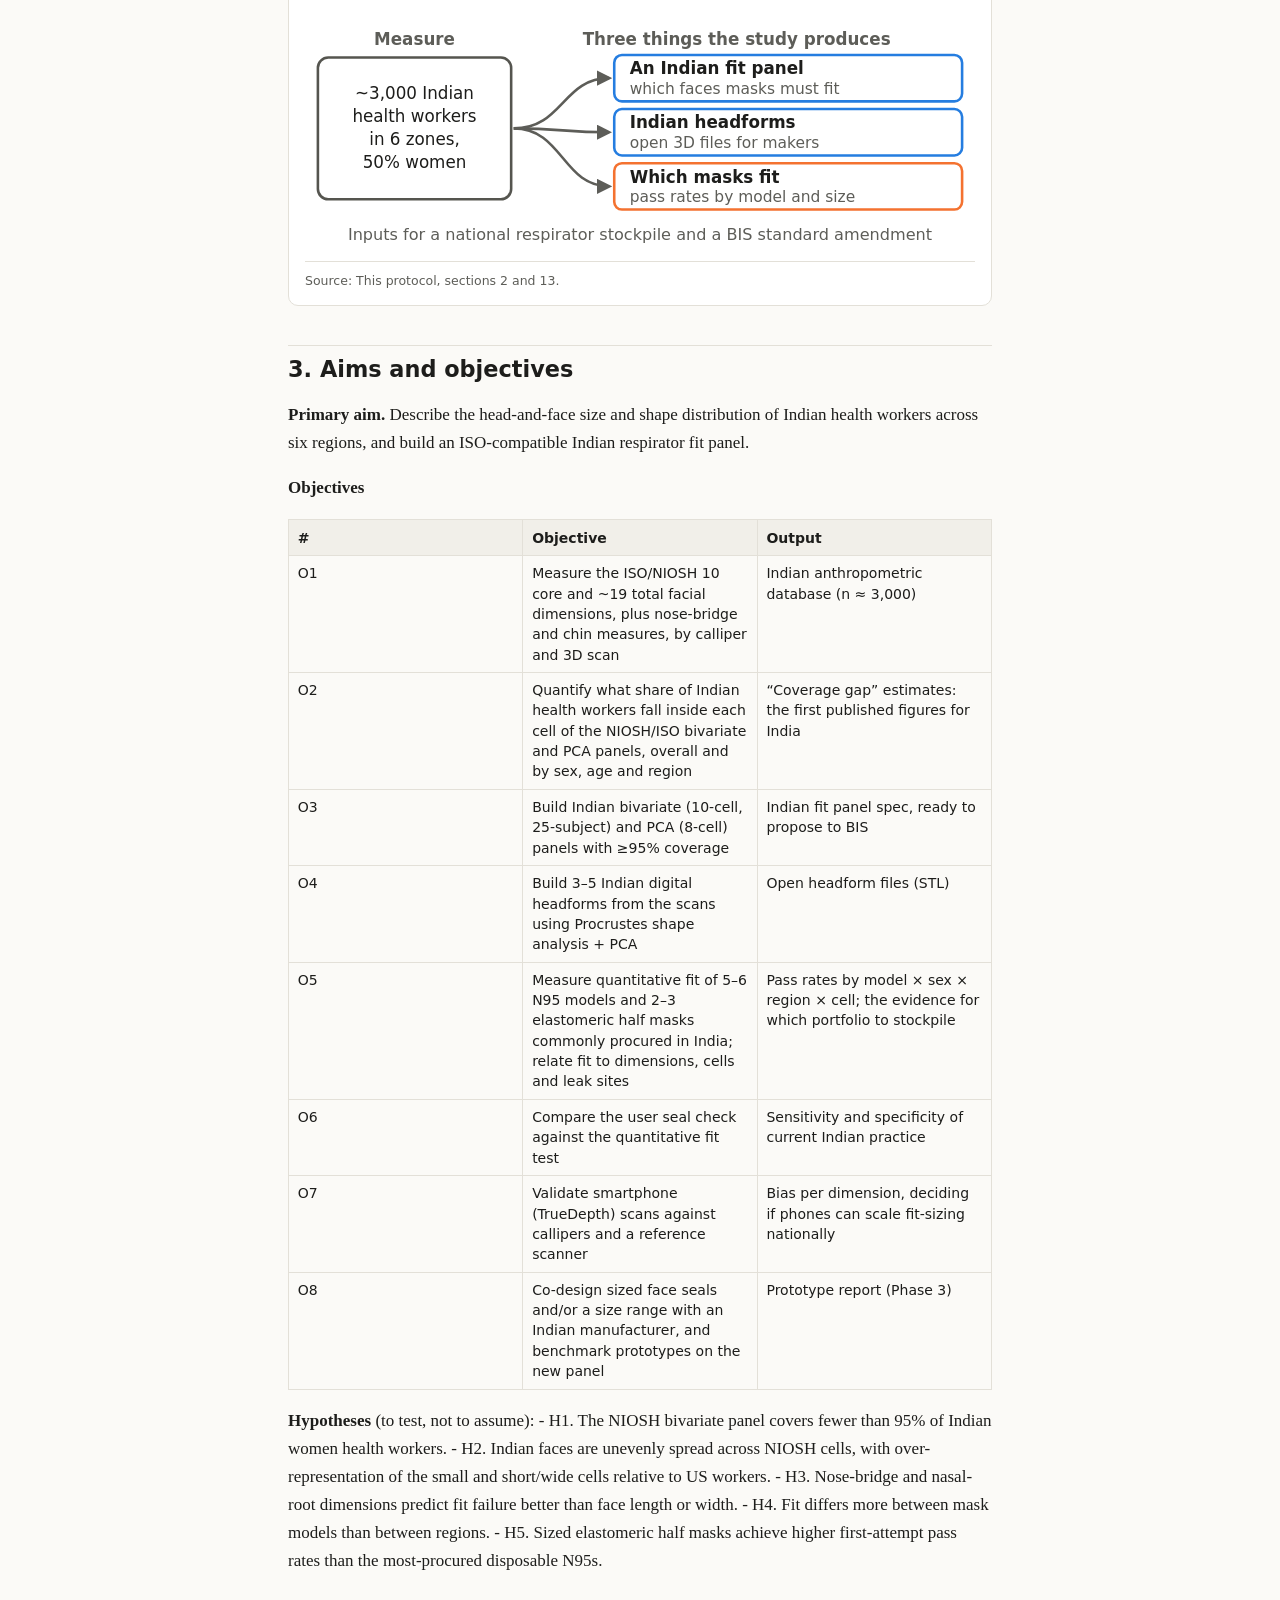
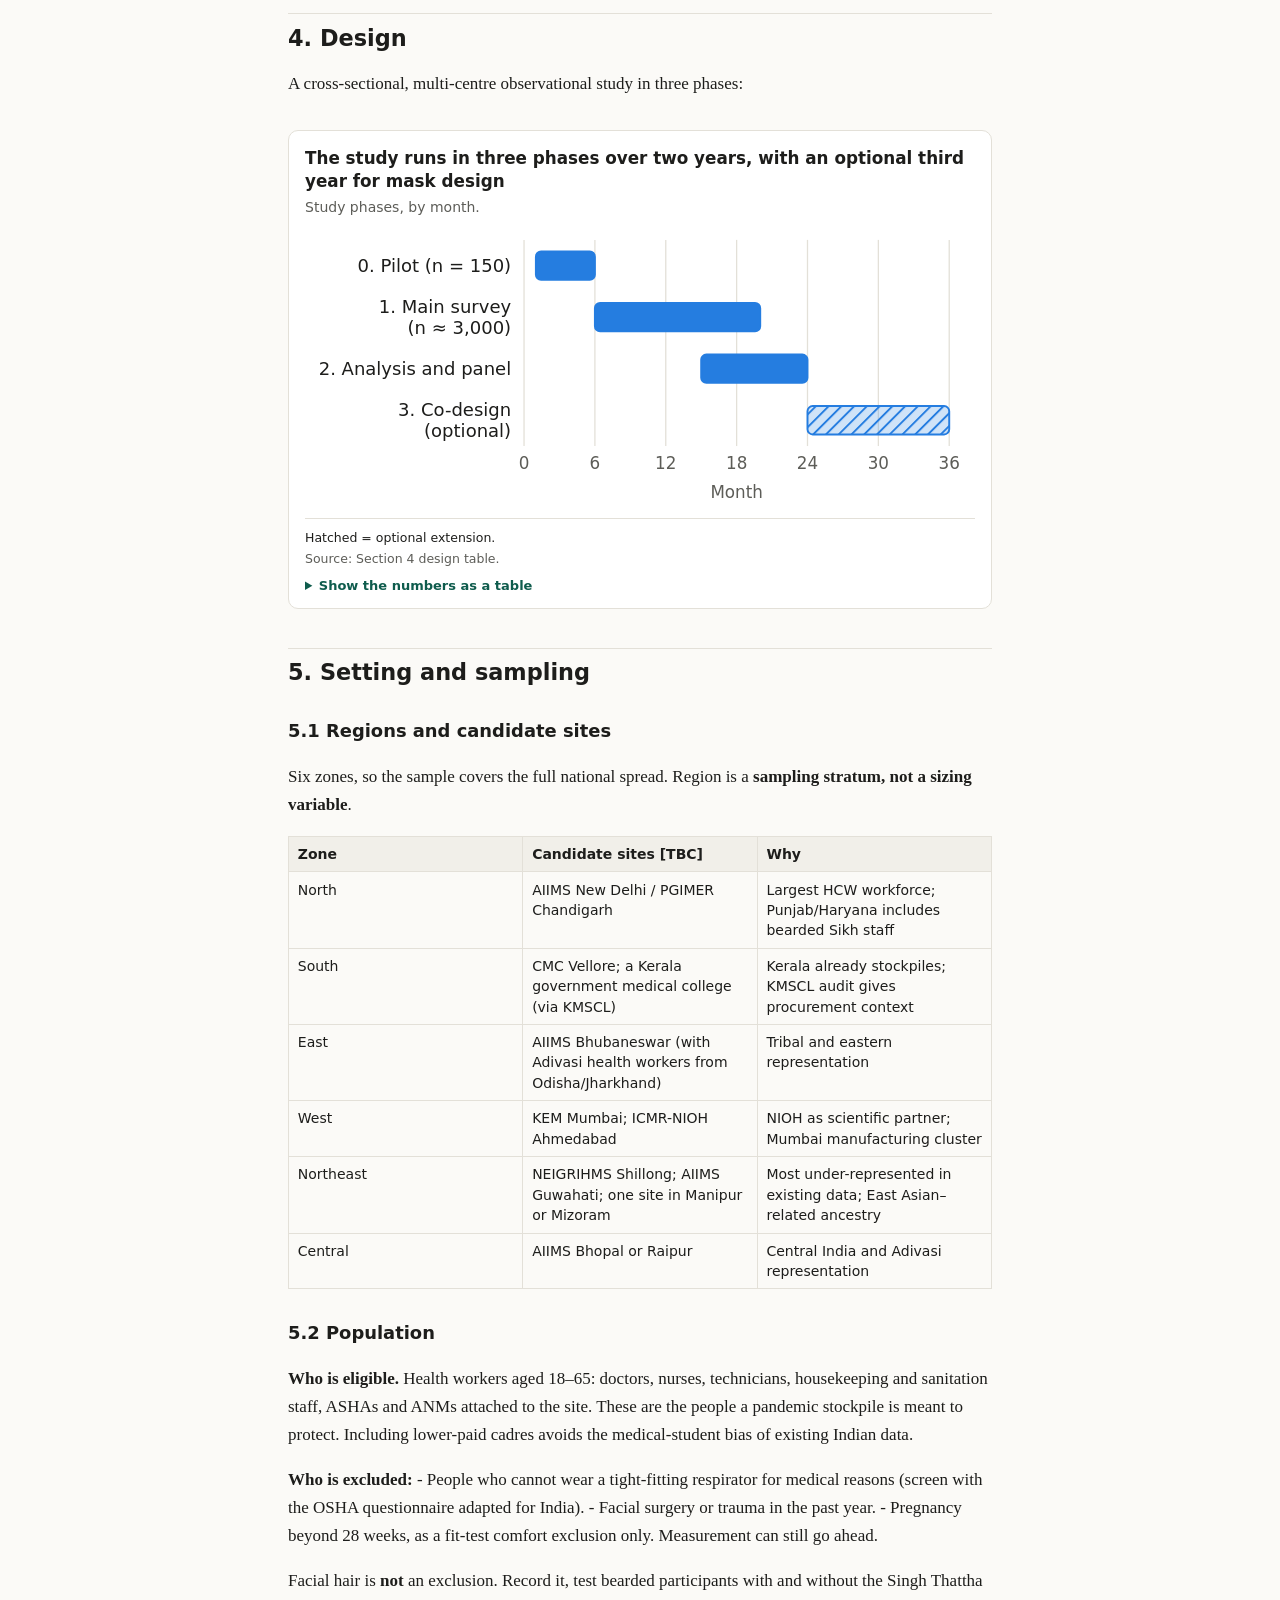
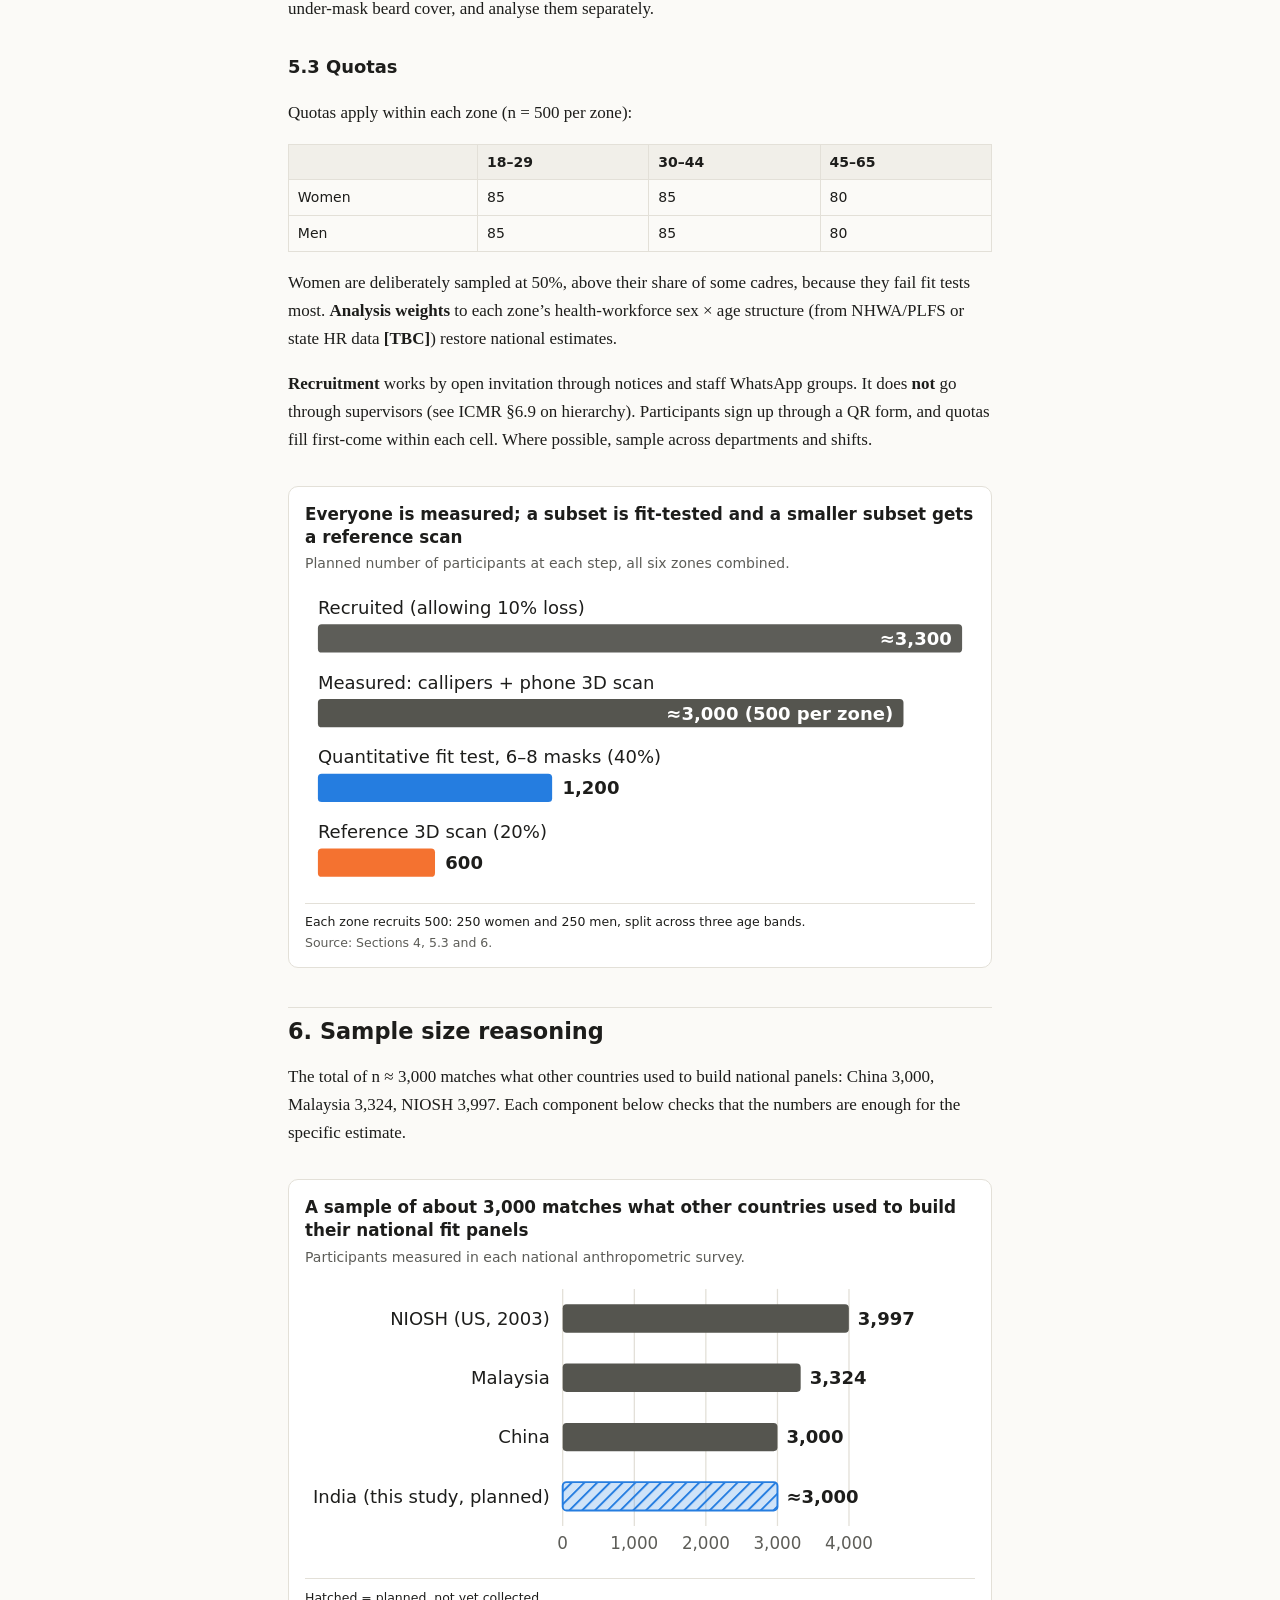
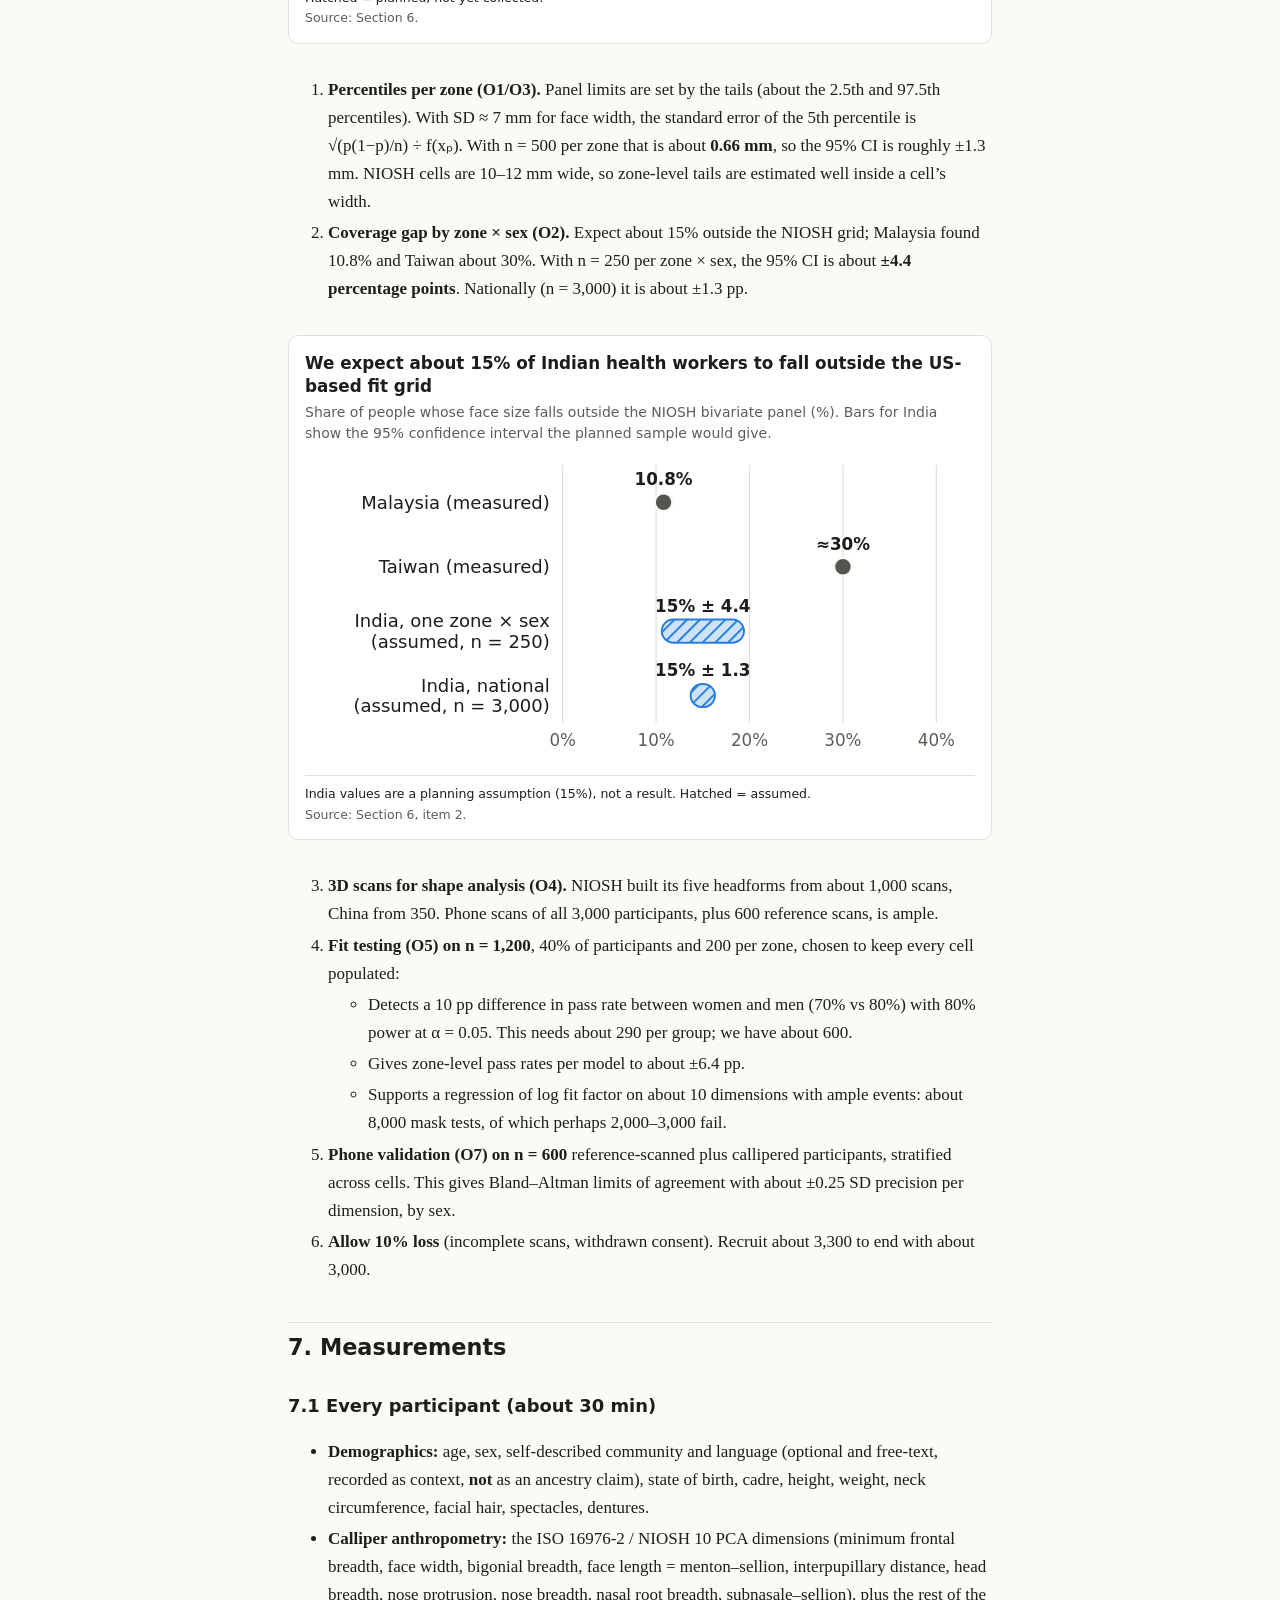
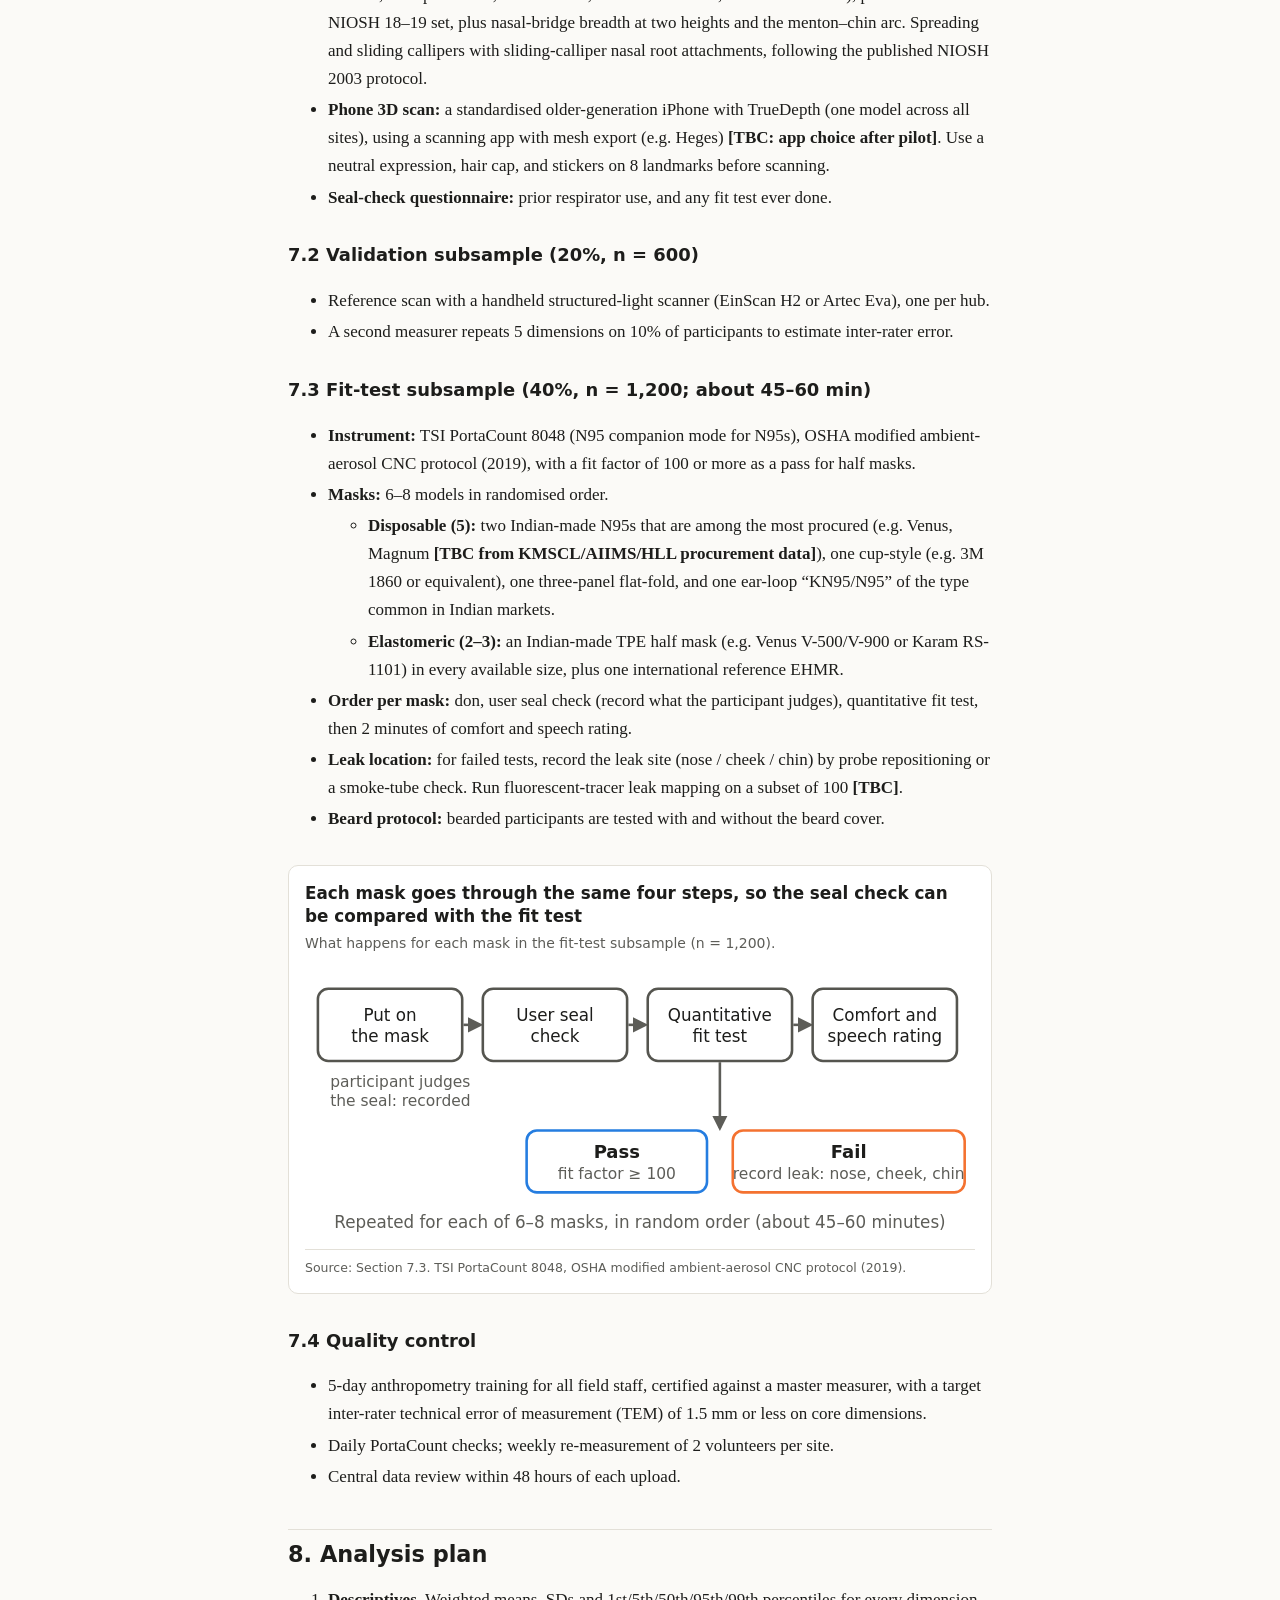
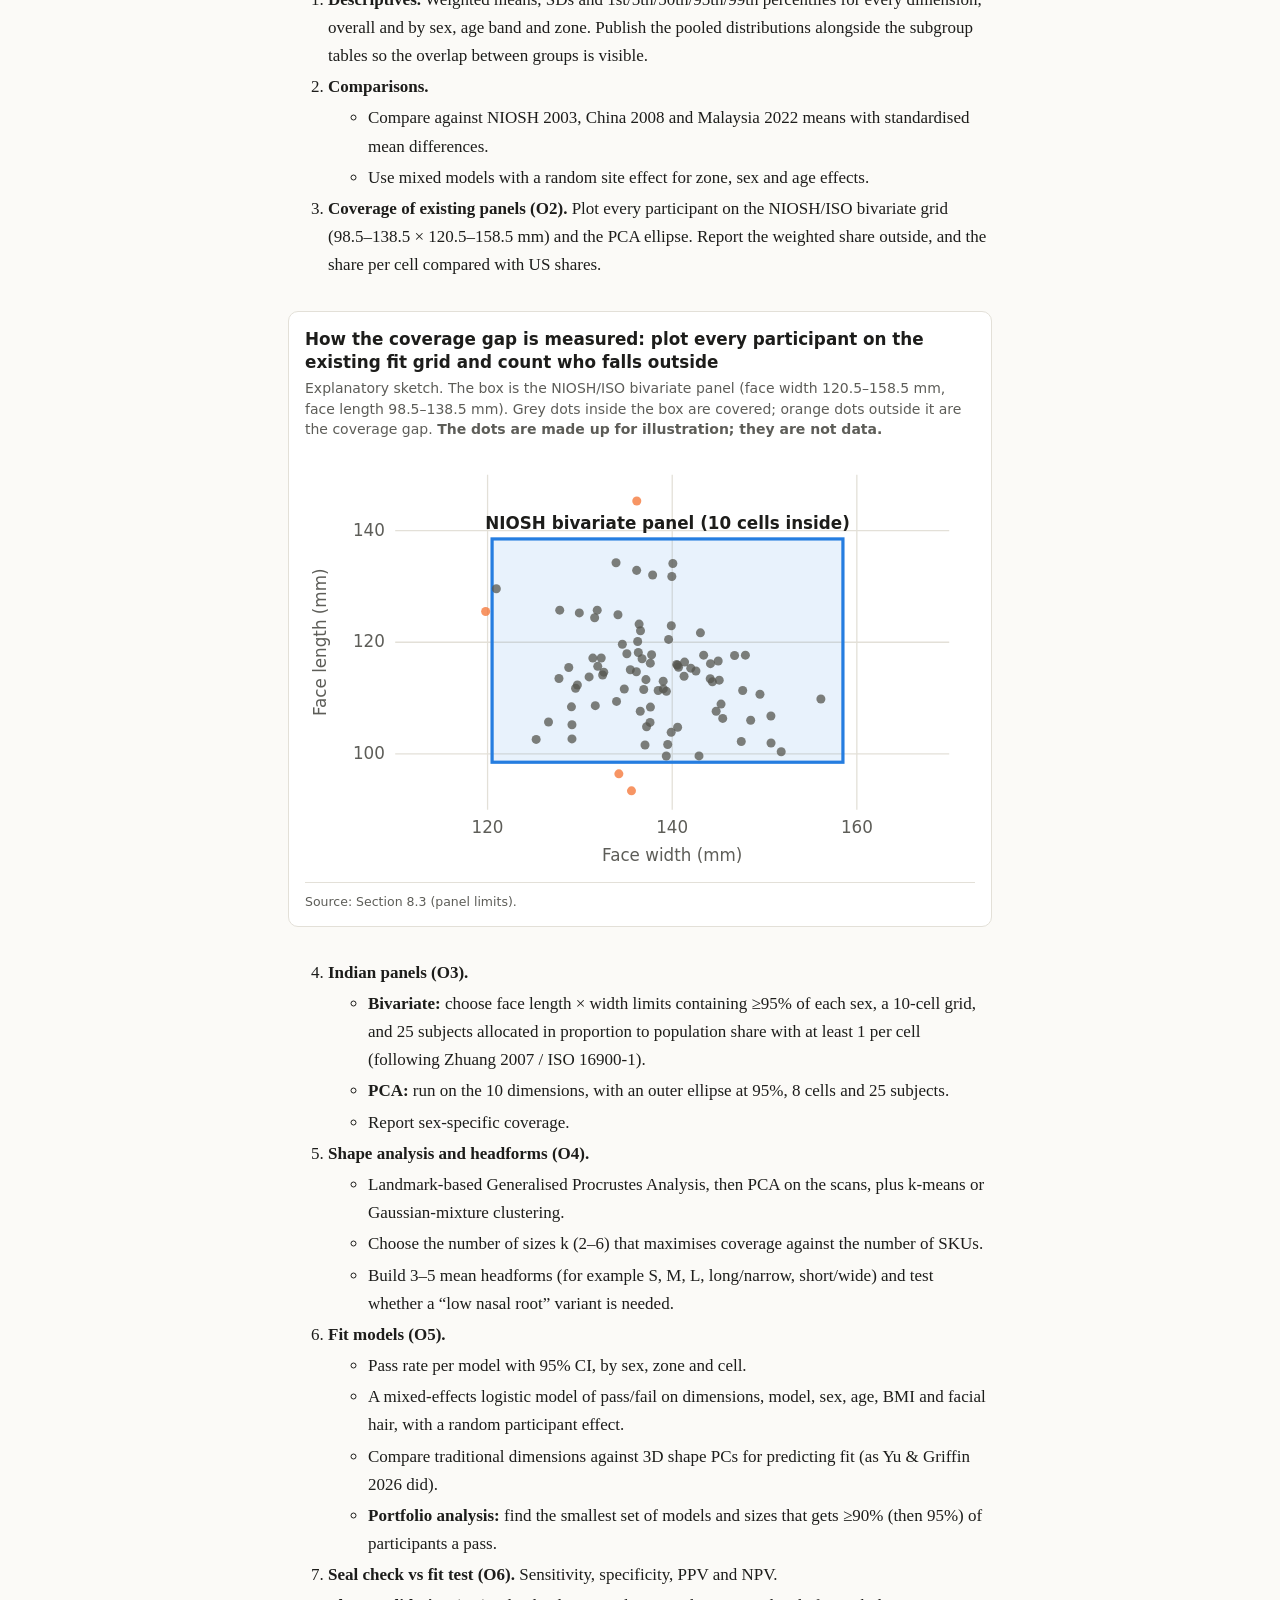
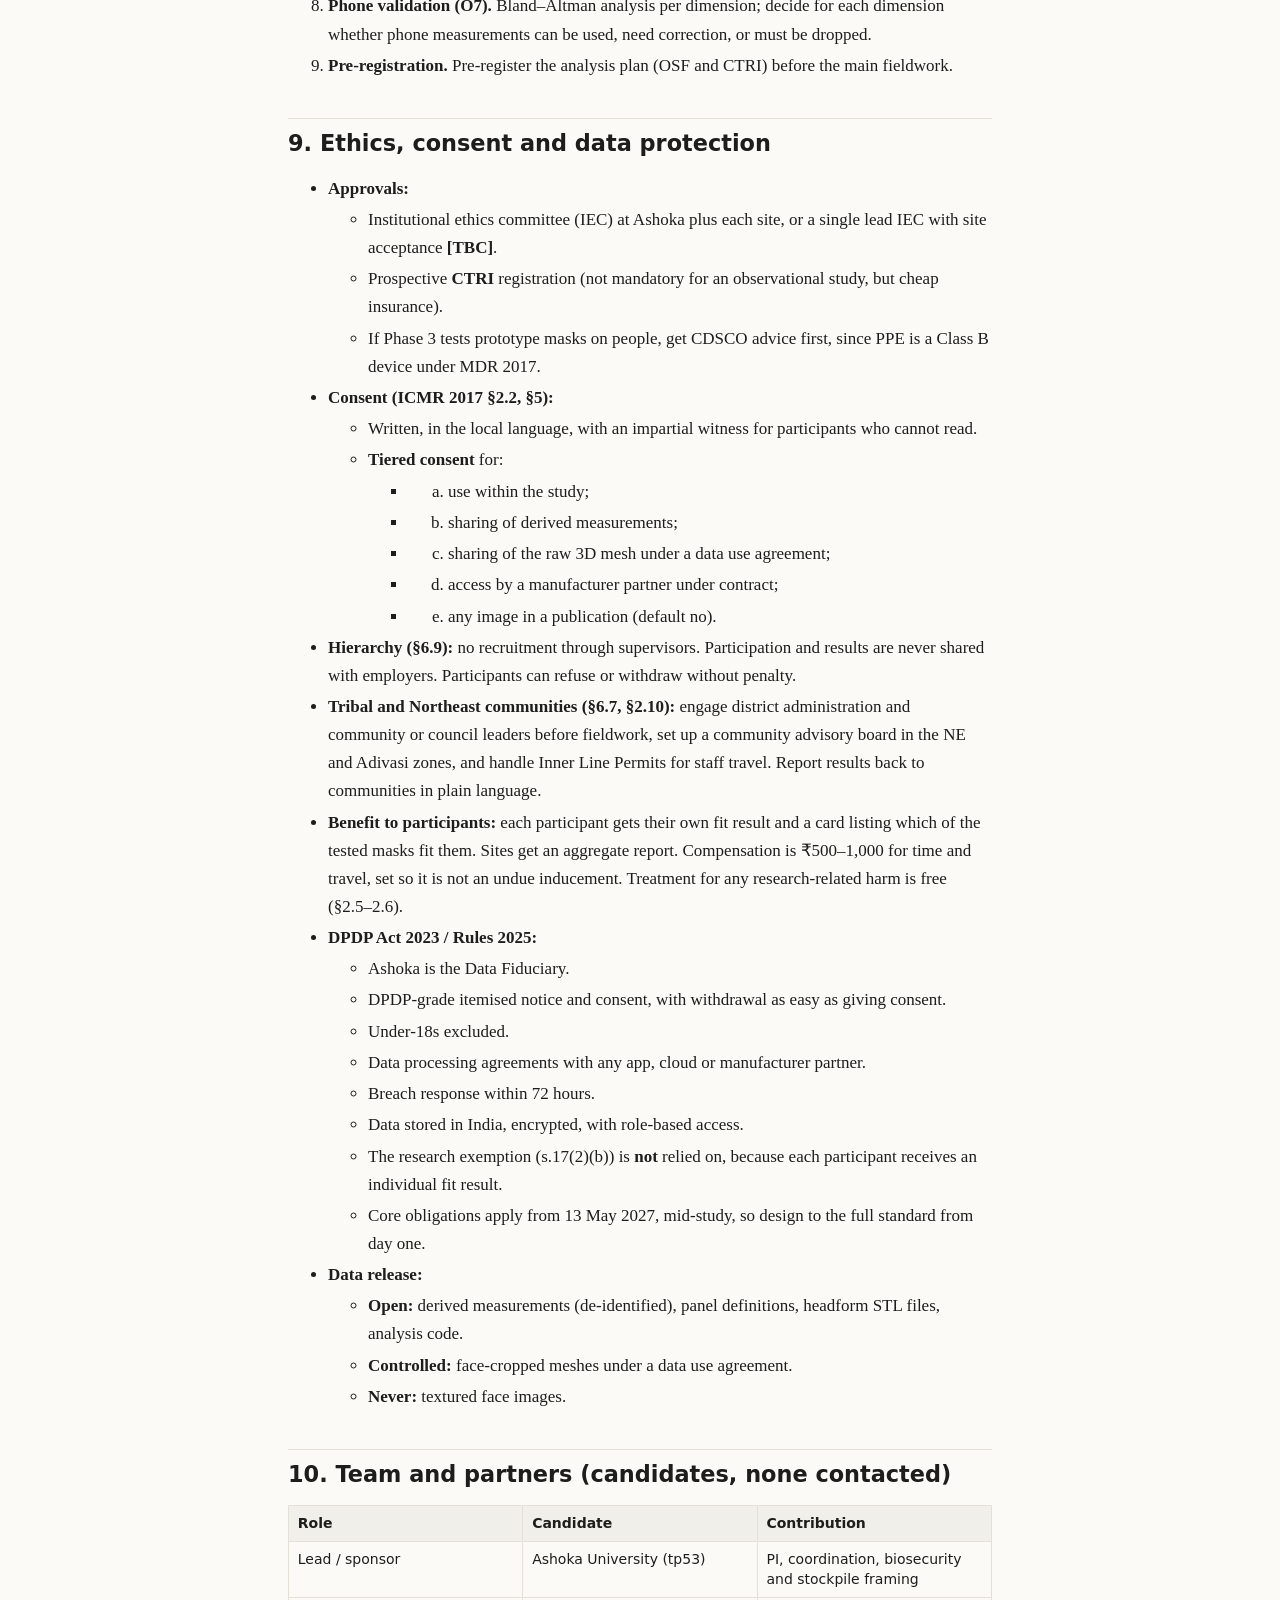
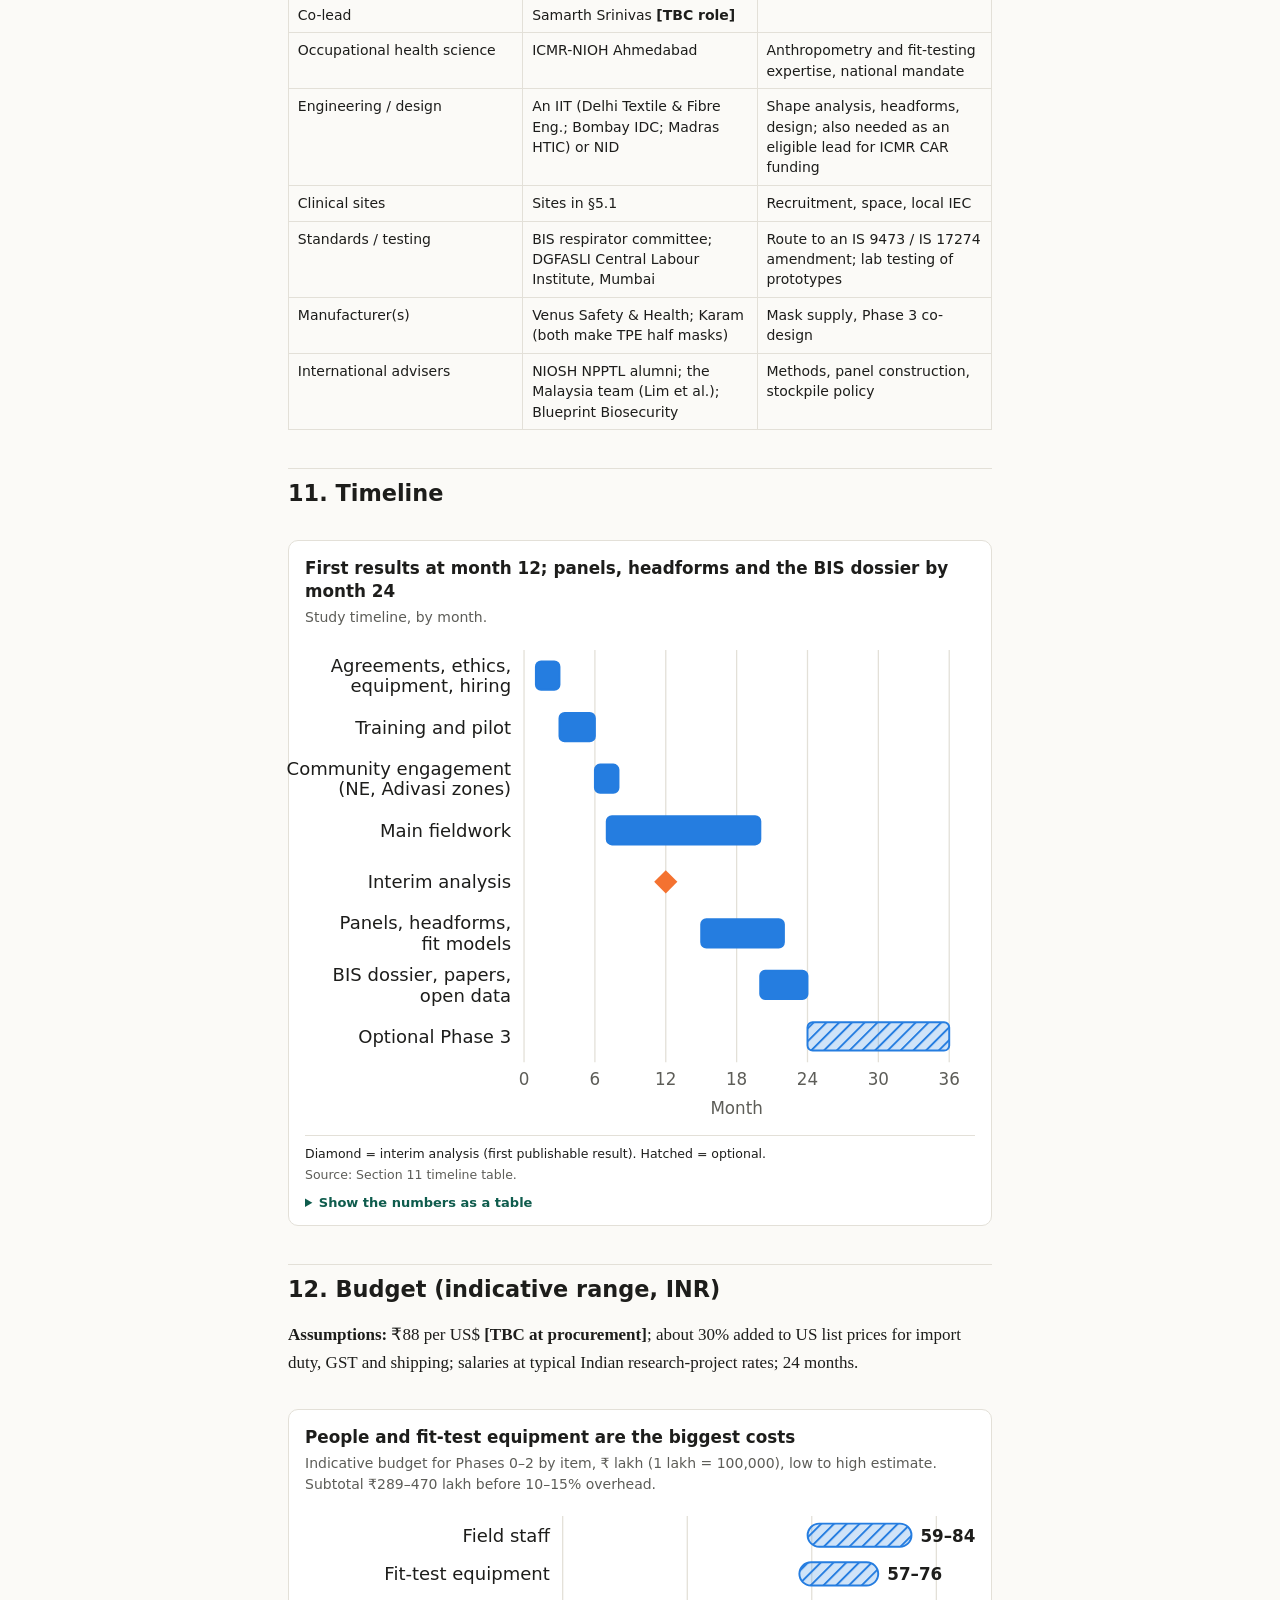
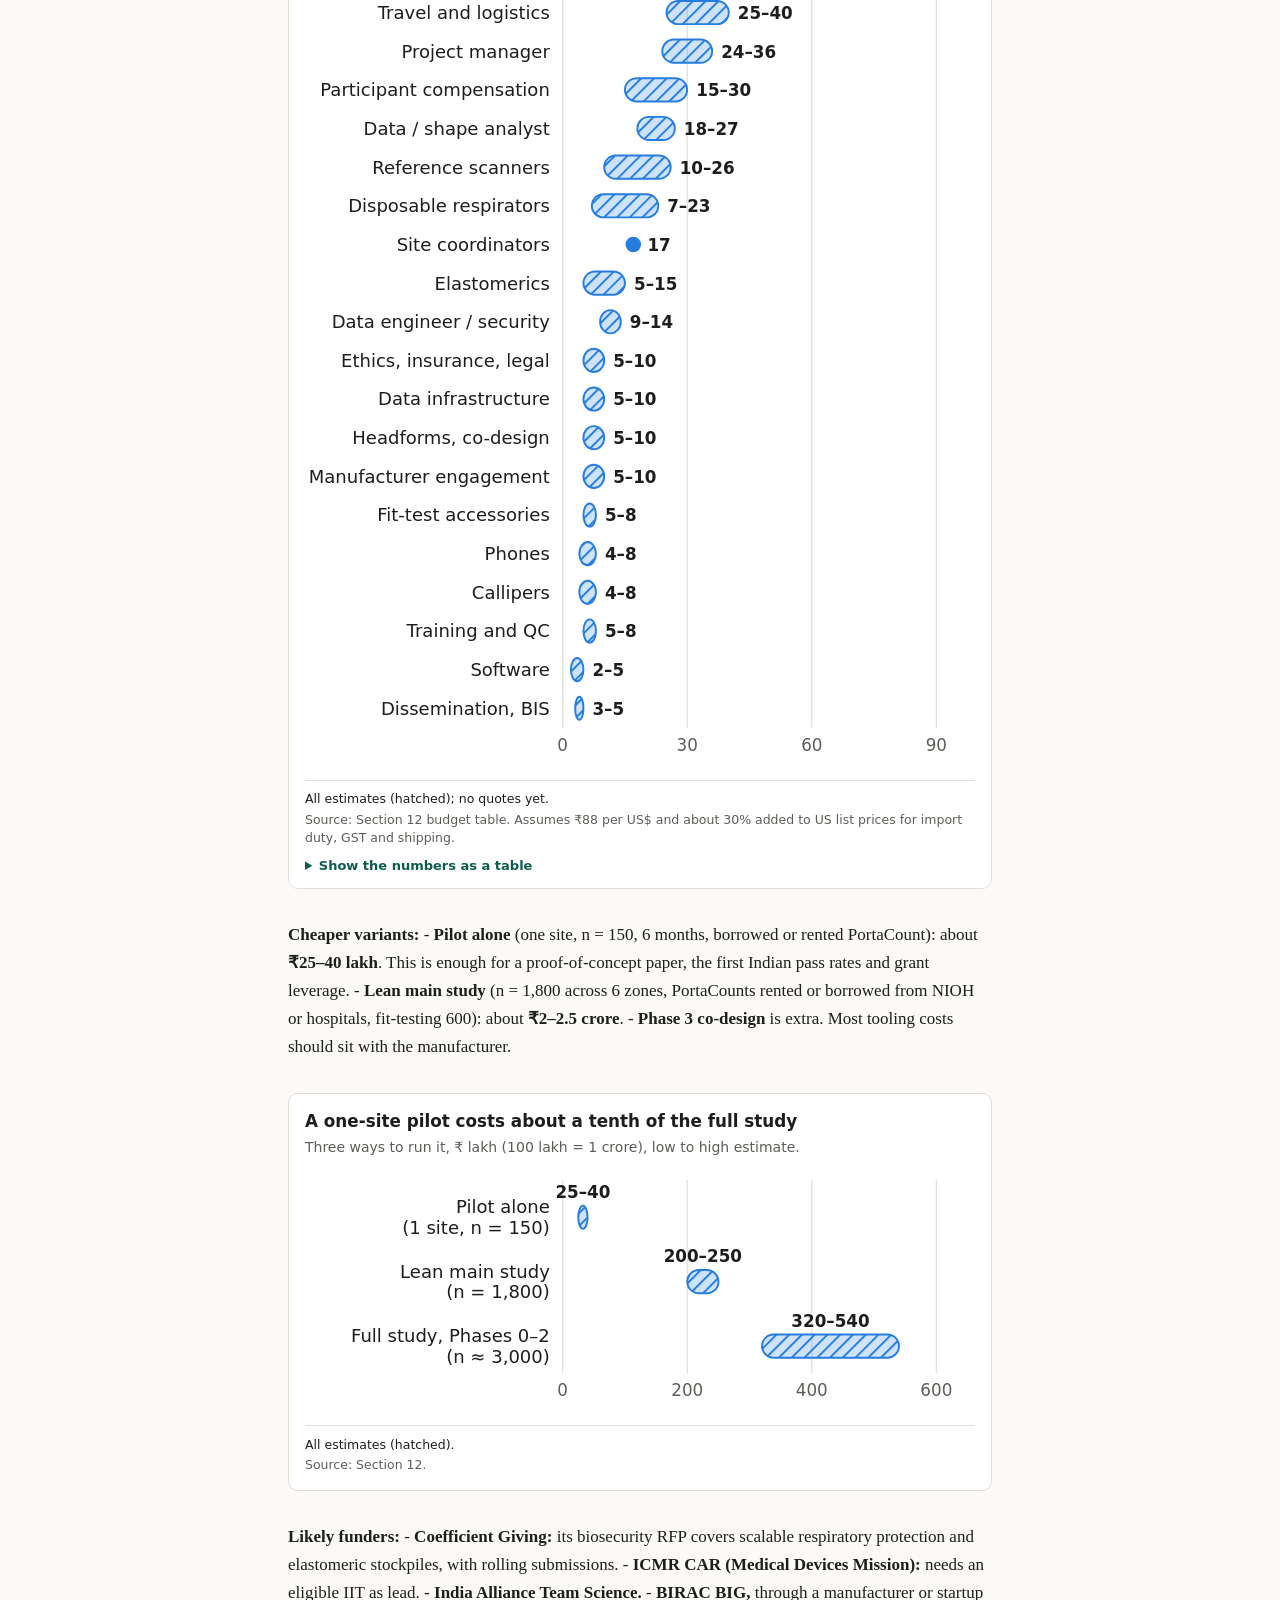
==== commit ee377541: "Add light/dark toggle, section tree with TUI progress meter, and margin references Ported from inven" ====
--- a/fit-panel-protocol/index.html
+++ b/fit-panel-protocol/index.html
@@ -5,76 +5,30 @@
 <meta name="viewport" content="width=device-width,initial-scale=1">
 <title>Draft study protocol: India Respirator Fit Panel</title>
 <meta name="description" content="Draft v0.1 study protocol for head-and-face anthropometry and respirator fit among Indian health workers.">
-<meta property="og:title" content="Draft study protocol: India
-Respirator Fit Panel">
+<meta property="og:title" content="Draft study protocol: India Respirator Fit Panel">
 <meta property="og:description" content="Draft v0.1 study protocol for head-and-face anthropometry and respirator fit among Indian health workers.">
 <meta property="og:type" content="article">
+<script>(function(){var t=null;try{t=localStorage.getItem('st-theme')}catch(e){}if(t!=='light'&&t!=='dark')t=window.matchMedia&&matchMedia('(prefers-color-scheme: dark)').matches?'dark':'light';document.documentElement.setAttribute('data-theme',t)})();</script>
 <link rel="icon" href="/favicon.svg" type="image/svg+xml">
-<link rel="stylesheet" href="/style.css?v=edf4b16c">
+<link rel="stylesheet" href="/style.css?v=235761b1">
+<link rel="stylesheet" href="/assets/theme.css?v=5cef7d51">
+<link rel="stylesheet" href="/assets/sidenotes.css?v=8af7706a">
+<link rel="stylesheet" href="/assets/essay-tree.css?v=7ae6ae19">
 </head>
 <body>
+<button type="button" class="theme-toggle" aria-label="Switch theme"><svg class="theme-toggle-moon" viewBox="0 0 24 24" width="20" height="20" aria-hidden="true"><path fill="currentColor" d="M20.7 14.6A8.5 8.5 0 0 1 9.4 3.3a8.5 8.5 0 1 0 11.3 11.3z"/></svg><svg class="theme-toggle-sun" viewBox="0 0 24 24" width="20" height="20" aria-hidden="true"><circle cx="12" cy="12" r="4.5" fill="currentColor"/><path stroke="currentColor" stroke-width="2" stroke-linecap="round" d="M12 1.5v2.5M12 20v2.5M1.5 12H4M20 12h2.5M4.6 4.6l1.8 1.8M17.6 17.6l1.8 1.8M4.6 19.4l1.8-1.8M17.6 6.4l1.8-1.8"/></svg></button>
 <header class="bar"><div class="in"><a class="home" href="/">Kavach</a><a class="pdf" href="india-respirator-fit-panel-protocol-v0.1.pdf" download>Download PDF</a></div></header>
-<main>
+<main id="main">
+<div class="page__content">
 <h1>Draft study protocol: India Respirator Fit Panel (IRFP)</h1>
-<p class="status noprint">You are reading the web version. A <a href="india-respirator-fit-panel-protocol-v0.1.pdf">PDF version</a> is also available.</p>
-<nav id="TOC"><details><summary>Contents</summary>
-<ul>
-<li><a href="#title" id="toc-title">1. Title</a></li>
-<li><a href="#background-one-paragraph"
-id="toc-background-one-paragraph">2. Background (one paragraph)</a></li>
-<li><a href="#aims-and-objectives" id="toc-aims-and-objectives">3. Aims
-and objectives</a></li>
-<li><a href="#design" id="toc-design">4. Design</a></li>
-<li><a href="#setting-and-sampling" id="toc-setting-and-sampling">5.
-Setting and sampling</a></li>
-<li><a href="#sample-size-reasoning" id="toc-sample-size-reasoning">6.
-Sample size reasoning</a></li>
-<li><a href="#measurements" id="toc-measurements">7.
-Measurements</a></li>
-<li><a href="#analysis-plan" id="toc-analysis-plan">8. Analysis
-plan</a></li>
-<li><a href="#ethics-consent-and-data-protection"
-id="toc-ethics-consent-and-data-protection">9. Ethics, consent and data
-protection</a></li>
-<li><a href="#team-and-partners-candidates-none-contacted"
-id="toc-team-and-partners-candidates-none-contacted">10. Team and
-partners (candidates, none contacted)</a></li>
-<li><a href="#timeline" id="toc-timeline">11. Timeline</a></li>
-<li><a href="#budget-indicative-range-inr"
-id="toc-budget-indicative-range-inr">12. Budget (indicative range,
-INR)</a></li>
-<li><a href="#expected-outputs-and-impact"
-id="toc-expected-outputs-and-impact">13. Expected outputs and
-impact</a></li>
-<li><a href="#risks-and-mitigations" id="toc-risks-and-mitigations">14.
-Risks and mitigations</a></li>
-</ul>
-</details></nav>
-<p><em>Draft v0.1, 18 Nov 2026. For discussion between tp53 (Ashoka
-University) and Samarth Srinivas. Evidence behind each design choice is
-in <code>01-research-report.md</code> (not yet published). Items marked
-<strong>[TBC]</strong> need a decision or confirmation. Partner
-institutions named below are <strong>candidates only, none has been
-contacted</strong>.</em></p>
+<p class="status noprint">You are reading the web version. A <a href="india-respirator-fit-panel-protocol-v0.1.pdf">PDF version</a> is also available. Sources are numbered and shown in the margin; on a phone, tap a number to open its source.</p>
+<p><em>Draft v0.1, 18 Nov 2026. For discussion between tp53 (Ashoka University) and Samarth Srinivas. Evidence behind each design choice is in <code>01-research-report.md</code> (not yet published). Items marked <strong>[TBC]</strong> need a decision or confirmation. Partner institutions named below are <strong>candidates only, none has been contacted</strong>.</em></p>
 <hr />
 <h2 id="title">1. Title</h2>
-<p><strong>Head-and-face anthropometry and respirator fit among Indian
-health workers: a multi-region study to build an Indian respirator fit
-panel, headforms and a sized mask portfolio for pandemic
-stockpiles.</strong></p>
+<p><strong>Head-and-face anthropometry and respirator fit among Indian health workers: a multi-region study to build an Indian respirator fit panel, headforms and a sized mask portfolio for pandemic stockpiles.</strong></p>
 <h2 id="background-one-paragraph">2. Background (one paragraph)</h2>
-<p>Respirators sold and stockpiled in India are designed and certified
-against US-derived faces. The NIOSH 2003 survey had no analysable Asian
-group. The ISO 16976-2 headforms (adopted in India as IS 17274-5) come
-from that survey. India’s own standard, IS 9473:2002, tests leakage on
-10 unspecified clean-shaven subjects with no face-size grid.</p>
-<p>India has no published head-and-face survey using respirator
-landmarks and no published fit-test pass rates for Indian wearers.
-Indian hospitals largely did not fit-test during COVID-19. The best
-proxy is UK data: South Asian health workers have lower FFP3 pass rates
-(Asian women 60.3% vs White men 74.3%). Every Asian country that has
-checked found its faces distributed differently from the NIOSH panel
-(China, Korea, Taiwan, Malaysia).</p>
+<p>Respirators sold and stockpiled in India are designed and certified against US-derived faces. The NIOSH 2003 survey had no analysable Asian group. The ISO 16976-2 headforms (adopted in India as IS 17274-5) come from that survey. India’s own standard, IS 9473:2002, tests leakage on 10 unspecified clean-shaven subjects with no face-size grid.</p>
+<p>India has no published head-and-face survey using respirator landmarks and no published fit-test pass rates for Indian wearers. Indian hospitals largely did not fit-test during COVID-19. The best proxy is UK data: South Asian health workers have lower FFP3 pass rates (Asian women 60.3% vs White men 74.3%). Every Asian country that has checked found its faces distributed differently from the NIOSH panel (China, Korea, Taiwan, Malaysia).</p>
 
 
 <figure class="fig" id="fig-uk">
@@ -85,11 +39,7 @@
 </figure>
 
 
-<p>This study fills that gap and produces three things: an Indian fit
-panel, Indian headforms, and evidence on which existing masks
-(disposable and elastomeric) fit Indian health workers. These are the
-inputs a national respirator stockpile and a BIS standard amendment
-need.</p>
+<p>This study fills that gap and produces three things: an Indian fit panel, Indian headforms, and evidence on which existing masks (disposable and elastomeric) fit Indian health workers. These are the inputs a national respirator stockpile and a BIS standard amendment need.</p>
 
 
 <figure class="fig" id="fig-out">
@@ -101,9 +51,7 @@
 
 
 <h2 id="aims-and-objectives">3. Aims and objectives</h2>
-<p><strong>Primary aim.</strong> Describe the head-and-face size and
-shape distribution of Indian health workers across six regions, and
-build an ISO-compatible Indian respirator fit panel.</p>
+<p><strong>Primary aim.</strong> Describe the head-and-face size and shape distribution of Indian health workers across six regions, and build an ISO-compatible Indian respirator fit panel.</p>
 <p><strong>Objectives</strong></p>
 <div class="table-wrap"><table>
 <colgroup>
@@ -121,36 +69,28 @@
 <tbody>
 <tr class="odd">
 <td>O1</td>
-<td>Measure the ISO/NIOSH 10 core and ~19 total facial dimensions, plus
-nose-bridge and chin measures, by calliper and 3D scan</td>
+<td>Measure the ISO/NIOSH 10 core and ~19 total facial dimensions, plus nose-bridge and chin measures, by calliper and 3D scan</td>
 <td>Indian anthropometric database (n ≈ 3,000)</td>
 </tr>
 <tr class="even">
 <td>O2</td>
-<td>Quantify what share of Indian health workers fall inside each cell
-of the NIOSH/ISO bivariate and PCA panels, overall and by sex, age and
-region</td>
+<td>Quantify what share of Indian health workers fall inside each cell of the NIOSH/ISO bivariate and PCA panels, overall and by sex, age and region</td>
 <td>“Coverage gap” estimates: the first published figures for India</td>
 </tr>
 <tr class="odd">
 <td>O3</td>
-<td>Build Indian bivariate (10-cell, 25-subject) and PCA (8-cell) panels
-with ≥95% coverage</td>
+<td>Build Indian bivariate (10-cell, 25-subject) and PCA (8-cell) panels with ≥95% coverage</td>
 <td>Indian fit panel spec, ready to propose to BIS</td>
 </tr>
 <tr class="even">
 <td>O4</td>
-<td>Build 3–5 Indian digital headforms from the scans using Procrustes
-shape analysis + PCA</td>
+<td>Build 3–5 Indian digital headforms from the scans using Procrustes shape analysis + PCA</td>
 <td>Open headform files (STL)</td>
 </tr>
 <tr class="odd">
 <td>O5</td>
-<td>Measure quantitative fit of 5–6 N95 models and 2–3 elastomeric half
-masks commonly procured in India; relate fit to dimensions, cells and
-leak sites</td>
-<td>Pass rates by model × sex × region × cell; the evidence for which
-portfolio to stockpile</td>
+<td>Measure quantitative fit of 5–6 N95 models and 2–3 elastomeric half masks commonly procured in India; relate fit to dimensions, cells and leak sites</td>
+<td>Pass rates by model × sex × region × cell; the evidence for which portfolio to stockpile</td>
 </tr>
 <tr class="even">
 <td>O6</td>
@@ -159,31 +99,19 @@
 </tr>
 <tr class="odd">
 <td>O7</td>
-<td>Validate smartphone (TrueDepth) scans against callipers and a
-reference scanner</td>
-<td>Bias per dimension, deciding if phones can scale fit-sizing
-nationally</td>
+<td>Validate smartphone (TrueDepth) scans against callipers and a reference scanner</td>
+<td>Bias per dimension, deciding if phones can scale fit-sizing nationally</td>
 </tr>
 <tr class="even">
 <td>O8</td>
-<td>Co-design sized face seals and/or a size range with an Indian
-manufacturer, and benchmark prototypes on the new panel</td>
+<td>Co-design sized face seals and/or a size range with an Indian manufacturer, and benchmark prototypes on the new panel</td>
 <td>Prototype report (Phase 3)</td>
 </tr>
 </tbody>
 </table></div>
-<p><strong>Hypotheses</strong> (to test, not to assume): - H1. The NIOSH
-bivariate panel covers fewer than 95% of Indian women health workers. -
-H2. Indian faces are unevenly spread across NIOSH cells, with
-over-representation of the small and short/wide cells relative to US
-workers. - H3. Nose-bridge and nasal-root dimensions predict fit failure
-better than face length or width. - H4. Fit differs more between mask
-models than between regions. - H5. Sized elastomeric half masks achieve
-higher first-attempt pass rates than the most-procured disposable
-N95s.</p>
+<p><strong>Hypotheses</strong> (to test, not to assume): - H1. The NIOSH bivariate panel covers fewer than 95% of Indian women health workers. - H2. Indian faces are unevenly spread across NIOSH cells, with over-representation of the small and short/wide cells relative to US workers. - H3. Nose-bridge and nasal-root dimensions predict fit failure better than face length or width. - H4. Fit differs more between mask models than between regions. - H5. Sized elastomeric half masks achieve higher first-attempt pass rates than the most-procured disposable N95s.</p>
 <h2 id="design">4. Design</h2>
-<p>A cross-sectional, multi-centre observational study in three
-phases:</p>
+<p>A cross-sectional, multi-centre observational study in three phases:</p>
 
 
 <figure class="fig" id="fig-phases">
@@ -207,14 +135,12 @@
 <tbody>
 <tr class="odd">
 <td><strong>0. Pilot</strong></td>
-<td>One site, n = 150. Test the workflow, timings, inter-rater error,
-phone vs calliper, consent materials in 2 languages</td>
+<td>One site, n = 150. Test the workflow, timings, inter-rater error, phone vs calliper, consent materials in 2 languages</td>
 <td>1–6</td>
 </tr>
 <tr class="even">
 <td><strong>1. Main survey</strong></td>
-<td>Six regions, n ≈ 3,000. All participants get callipers + phone scan;
-20% get a reference scan; 40% get quantitative fit testing</td>
+<td>Six regions, n ≈ 3,000. All participants get callipers + phone scan; 20% get a reference scan; 40% get quantitative fit testing</td>
 <td>6–20</td>
 </tr>
 <tr class="odd">
@@ -233,10 +159,8 @@
 
 
 <h2 id="setting-and-sampling">5. Setting and sampling</h2>
-<h3 id="regions-and-candidate-sites">5.1 Regions and candidate
-sites</h3>
-<p>Six zones, so the sample covers the full national spread. Region is a
-<strong>sampling stratum, not a sizing variable</strong>.</p>
+<h3 id="regions-and-candidate-sites">5.1 Regions and candidate sites</h3>
+<p>Six zones, so the sample covers the full national spread. Region is a <strong>sampling stratum, not a sizing variable</strong>.</p>
 <div class="table-wrap"><table>
 <colgroup>
 <col style="width: 33%" />
@@ -254,19 +178,16 @@
 <tr class="odd">
 <td>North</td>
 <td>AIIMS New Delhi / PGIMER Chandigarh</td>
-<td>Largest HCW workforce; Punjab/Haryana includes bearded Sikh
-staff</td>
+<td>Largest HCW workforce; Punjab/Haryana includes bearded Sikh staff</td>
 </tr>
 <tr class="even">
 <td>South</td>
 <td>CMC Vellore; a Kerala government medical college (via KMSCL)</td>
-<td>Kerala already stockpiles; KMSCL audit gives procurement
-context</td>
+<td>Kerala already stockpiles; KMSCL audit gives procurement context</td>
 </tr>
 <tr class="odd">
 <td>East</td>
-<td>AIIMS Bhubaneswar (with Adivasi health workers from
-Odisha/Jharkhand)</td>
+<td>AIIMS Bhubaneswar (with Adivasi health workers from Odisha/Jharkhand)</td>
 <td>Tribal and eastern representation</td>
 </tr>
 <tr class="even">
@@ -276,10 +197,8 @@
 </tr>
 <tr class="odd">
 <td>Northeast</td>
-<td>NEIGRIHMS Shillong; AIIMS Guwahati; one site in Manipur or
-Mizoram</td>
-<td>Most under-represented in existing data; East Asian–related
-ancestry</td>
+<td>NEIGRIHMS Shillong; AIIMS Guwahati; one site in Manipur or Mizoram</td>
+<td>Most under-represented in existing data; East Asian–related ancestry</td>
 </tr>
 <tr class="even">
 <td>Central</td>
@@ -289,19 +208,9 @@
 </tbody>
 </table></div>
 <h3 id="population">5.2 Population</h3>
-<p><strong>Who is eligible.</strong> Health workers aged 18–65: doctors,
-nurses, technicians, housekeeping and sanitation staff, ASHAs and ANMs
-attached to the site. These are the people a pandemic stockpile is meant
-to protect. Including lower-paid cadres avoids the medical-student bias
-of existing Indian data.</p>
-<p><strong>Who is excluded:</strong> - People who cannot wear a
-tight-fitting respirator for medical reasons (screen with the OSHA
-questionnaire adapted for India). - Facial surgery or trauma in the past
-year. - Pregnancy beyond 28 weeks, as a fit-test comfort exclusion only.
-Measurement can still go ahead.</p>
-<p>Facial hair is <strong>not</strong> an exclusion. Record it, test
-bearded participants with and without the Singh Thattha under-mask beard
-cover, and analyse them separately.</p>
+<p><strong>Who is eligible.</strong> Health workers aged 18–65: doctors, nurses, technicians, housekeeping and sanitation staff, ASHAs and ANMs attached to the site. These are the people a pandemic stockpile is meant to protect. Including lower-paid cadres avoids the medical-student bias of existing Indian data.</p>
+<p><strong>Who is excluded:</strong> - People who cannot wear a tight-fitting respirator for medical reasons (screen with the OSHA questionnaire adapted for India). - Facial surgery or trauma in the past year. - Pregnancy beyond 28 weeks, as a fit-test comfort exclusion only. Measurement can still go ahead.</p>
+<p>Facial hair is <strong>not</strong> an exclusion. Record it, test bearded participants with and without the Singh Thattha under-mask beard cover, and analyse them separately.</p>
 <h3 id="quotas">5.3 Quotas</h3>
 <p>Quotas apply within each zone (n = 500 per zone):</p>
 <div class="table-wrap"><table>
@@ -328,16 +237,8 @@
 </tr>
 </tbody>
 </table></div>
-<p>Women are deliberately sampled at 50%, above their share of some
-cadres, because they fail fit tests most. <strong>Analysis
-weights</strong> to each zone’s health-workforce sex × age structure
-(from NHWA/PLFS or state HR data <strong>[TBC]</strong>) restore
-national estimates.</p>
-<p><strong>Recruitment</strong> works by open invitation through notices
-and staff WhatsApp groups. It does <strong>not</strong> go through
-supervisors (see ICMR §6.9 on hierarchy). Participants sign up through a
-QR form, and quotas fill first-come within each cell. Where possible,
-sample across departments and shifts.</p>
+<p>Women are deliberately sampled at 50%, above their share of some cadres, because they fail fit tests most. <strong>Analysis weights</strong> to each zone’s health-workforce sex × age structure (from NHWA/PLFS or state HR data <strong>[TBC]</strong>) restore national estimates.</p>
+<p><strong>Recruitment</strong> works by open invitation through notices and staff WhatsApp groups. It does <strong>not</strong> go through supervisors (see ICMR §6.9 on hierarchy). Participants sign up through a QR form, and quotas fill first-come within each cell. Where possible, sample across departments and shifts.</p>
 
 
 <figure class="fig" id="fig-flow">
@@ -349,10 +250,7 @@
 
 
 <h2 id="sample-size-reasoning">6. Sample size reasoning</h2>
-<p>The total of n ≈ 3,000 matches what other countries used to build
-national panels: China 3,000, Malaysia 3,324, NIOSH 3,997. Each
-component below checks that the numbers are enough for the specific
-estimate.</p>
+<p>The total of n ≈ 3,000 matches what other countries used to build national panels: China 3,000, Malaysia 3,324, NIOSH 3,997. Each component below checks that the numbers are enough for the specific estimate.</p>
 
 
 <figure class="fig" id="fig-size">
@@ -364,16 +262,8 @@
 
 
 <ol type="1">
-<li><strong>Percentiles per zone (O1/O3).</strong> Panel limits are set
-by the tails (about the 2.5th and 97.5th percentiles). With SD ≈ 7 mm
-for face width, the standard error of the 5th percentile is √(p(1−p)/n)
-÷ f(xₚ). With n = 500 per zone that is about <strong>0.66 mm</strong>,
-so the 95% CI is roughly ±1.3 mm. NIOSH cells are 10–12 mm wide, so
-zone-level tails are estimated well inside a cell’s width.</li>
-<li><strong>Coverage gap by zone × sex (O2).</strong> Expect about 15%
-outside the NIOSH grid; Malaysia found 10.8% and Taiwan about 30%. With
-n = 250 per zone × sex, the 95% CI is about <strong>±4.4 percentage
-points</strong>. Nationally (n = 3,000) it is about ±1.3 pp.</li>
+<li><strong>Percentiles per zone (O1/O3).</strong> Panel limits are set by the tails (about the 2.5th and 97.5th percentiles). With SD ≈ 7 mm for face width, the standard error of the 5th percentile is √(p(1−p)/n) ÷ f(xₚ). With n = 500 per zone that is about <strong>0.66 mm</strong>, so the 95% CI is roughly ±1.3 mm. NIOSH cells are 10–12 mm wide, so zone-level tails are estimated well inside a cell’s width.</li>
+<li><strong>Coverage gap by zone × sex (O2).</strong> Expect about 15% outside the NIOSH grid; Malaysia found 10.8% and Taiwan about 30%. With n = 250 per zone × sex, the 95% CI is about <strong>±4.4 percentage points</strong>. Nationally (n = 3,000) it is about ±1.3 pp.</li>
 </ol>
 
 
@@ -386,86 +276,40 @@
 
 
 <ol start="3" type="1">
-<li><strong>3D scans for shape analysis (O4).</strong> NIOSH built its
-five headforms from about 1,000 scans, China from 350. Phone scans of
-all 3,000 participants, plus 600 reference scans, is ample.</li>
-<li><strong>Fit testing (O5) on n = 1,200</strong>, 40% of participants
-and 200 per zone, chosen to keep every cell populated:
-<ul>
-<li>Detects a 10 pp difference in pass rate between women and men (70%
-vs 80%) with 80% power at α = 0.05. This needs about 290 per group; we
-have about 600.</li>
+<li><strong>3D scans for shape analysis (O4).</strong> NIOSH built its five headforms from about 1,000 scans, China from 350. Phone scans of all 3,000 participants, plus 600 reference scans, is ample.</li>
+<li><strong>Fit testing (O5) on n = 1,200</strong>, 40% of participants and 200 per zone, chosen to keep every cell populated:
+<ul>
+<li>Detects a 10 pp difference in pass rate between women and men (70% vs 80%) with 80% power at α = 0.05. This needs about 290 per group; we have about 600.</li>
 <li>Gives zone-level pass rates per model to about ±6.4 pp.</li>
-<li>Supports a regression of log fit factor on about 10 dimensions with
-ample events: about 8,000 mask tests, of which perhaps 2,000–3,000
-fail.</li>
-</ul></li>
-<li><strong>Phone validation (O7) on n = 600</strong> reference-scanned
-plus callipered participants, stratified across cells. This gives
-Bland–Altman limits of agreement with about ±0.25 SD precision per
-dimension, by sex.</li>
-<li><strong>Allow 10% loss</strong> (incomplete scans, withdrawn
-consent). Recruit about 3,300 to end with about 3,000.</li>
+<li>Supports a regression of log fit factor on about 10 dimensions with ample events: about 8,000 mask tests, of which perhaps 2,000–3,000 fail.</li>
+</ul></li>
+<li><strong>Phone validation (O7) on n = 600</strong> reference-scanned plus callipered participants, stratified across cells. This gives Bland–Altman limits of agreement with about ±0.25 SD precision per dimension, by sex.</li>
+<li><strong>Allow 10% loss</strong> (incomplete scans, withdrawn consent). Recruit about 3,300 to end with about 3,000.</li>
 </ol>
 <h2 id="measurements">7. Measurements</h2>
-<h3 id="every-participant-about-30-min">7.1 Every participant (about 30
-min)</h3>
-<ul>
-<li><strong>Demographics:</strong> age, sex, self-described community
-and language (optional and free-text, recorded as context,
-<strong>not</strong> as an ancestry claim), state of birth, cadre,
-height, weight, neck circumference, facial hair, spectacles,
-dentures.</li>
-<li><strong>Calliper anthropometry:</strong> the ISO 16976-2 / NIOSH 10
-PCA dimensions (minimum frontal breadth, face width, bigonial breadth,
-face length = menton–sellion, interpupillary distance, head breadth,
-nose protrusion, nose breadth, nasal root breadth, subnasale–sellion),
-plus the rest of the NIOSH 18–19 set, plus nasal-bridge breadth at two
-heights and the menton–chin arc. Spreading and sliding callipers with
-sliding-calliper nasal root attachments, following the published NIOSH
-2003 protocol.</li>
-<li><strong>Phone 3D scan:</strong> a standardised older-generation
-iPhone with TrueDepth (one model across all sites), using a scanning app
-with mesh export (e.g. Heges) <strong>[TBC: app choice after
-pilot]</strong>. Use a neutral expression, hair cap, and stickers on 8
-landmarks before scanning.</li>
-<li><strong>Seal-check questionnaire:</strong> prior respirator use, and
-any fit test ever done.</li>
+<h3 id="every-participant-about-30-min">7.1 Every participant (about 30 min)</h3>
+<ul>
+<li><strong>Demographics:</strong> age, sex, self-described community and language (optional and free-text, recorded as context, <strong>not</strong> as an ancestry claim), state of birth, cadre, height, weight, neck circumference, facial hair, spectacles, dentures.</li>
+<li><strong>Calliper anthropometry:</strong> the ISO 16976-2 / NIOSH 10 PCA dimensions (minimum frontal breadth, face width, bigonial breadth, face length = menton–sellion, interpupillary distance, head breadth, nose protrusion, nose breadth, nasal root breadth, subnasale–sellion), plus the rest of the NIOSH 18–19 set, plus nasal-bridge breadth at two heights and the menton–chin arc. Spreading and sliding callipers with sliding-calliper nasal root attachments, following the published NIOSH 2003 protocol.</li>
+<li><strong>Phone 3D scan:</strong> a standardised older-generation iPhone with TrueDepth (one model across all sites), using a scanning app with mesh export (e.g. Heges) <strong>[TBC: app choice after pilot]</strong>. Use a neutral expression, hair cap, and stickers on 8 landmarks before scanning.</li>
+<li><strong>Seal-check questionnaire:</strong> prior respirator use, and any fit test ever done.</li>
 </ul>
-<h3 id="validation-subsample-20-n-600">7.2 Validation subsample (20%, n
-= 600)</h3>
-<ul>
-<li>Reference scan with a handheld structured-light scanner (EinScan H2
-or Artec Eva), one per hub.</li>
-<li>A second measurer repeats 5 dimensions on 10% of participants to
-estimate inter-rater error.</li>
+<h3 id="validation-subsample-20-n-600">7.2 Validation subsample (20%, n = 600)</h3>
+<ul>
+<li>Reference scan with a handheld structured-light scanner (EinScan H2 or Artec Eva), one per hub.</li>
+<li>A second measurer repeats 5 dimensions on 10% of participants to estimate inter-rater error.</li>
 </ul>
-<h3 id="fit-test-subsample-40-n-1200-about-4560-min">7.3 Fit-test
-subsample (40%, n = 1,200; about 45–60 min)</h3>
-<ul>
-<li><strong>Instrument:</strong> TSI PortaCount 8048 (N95 companion mode
-for N95s), OSHA modified ambient-aerosol CNC protocol (2019), with a fit
-factor of 100 or more as a pass for half masks.</li>
+<h3 id="fit-test-subsample-40-n-1200-about-4560-min">7.3 Fit-test subsample (40%, n = 1,200; about 45–60 min)</h3>
+<ul>
+<li><strong>Instrument:</strong> TSI PortaCount 8048 (N95 companion mode for N95s), OSHA modified ambient-aerosol CNC protocol (2019), with a fit factor of 100 or more as a pass for half masks.</li>
 <li><strong>Masks:</strong> 6–8 models in randomised order.
 <ul>
-<li><strong>Disposable (5):</strong> two Indian-made N95s that are among
-the most procured (e.g. Venus, Magnum <strong>[TBC from KMSCL/AIIMS/HLL
-procurement data]</strong>), one cup-style (e.g. 3M 1860 or equivalent),
-one three-panel flat-fold, and one ear-loop “KN95/N95” of the type
-common in Indian markets.</li>
-<li><strong>Elastomeric (2–3):</strong> an Indian-made TPE half mask
-(e.g. Venus V-500/V-900 or Karam RS-1101) in every available size, plus
-one international reference EHMR.</li>
-</ul></li>
-<li><strong>Order per mask:</strong> don, user seal check (record what
-the participant judges), quantitative fit test, then 2 minutes of
-comfort and speech rating.</li>
-<li><strong>Leak location:</strong> for failed tests, record the leak
-site (nose / cheek / chin) by probe repositioning or a smoke-tube check.
-Run fluorescent-tracer leak mapping on a subset of 100
-<strong>[TBC]</strong>.</li>
-<li><strong>Beard protocol:</strong> bearded participants are tested
-with and without the beard cover.</li>
+<li><strong>Disposable (5):</strong> two Indian-made N95s that are among the most procured (e.g. Venus, Magnum <strong>[TBC from KMSCL/AIIMS/HLL procurement data]</strong>), one cup-style (e.g. 3M 1860 or equivalent), one three-panel flat-fold, and one ear-loop “KN95/N95” of the type common in Indian markets.</li>
+<li><strong>Elastomeric (2–3):</strong> an Indian-made TPE half mask (e.g. Venus V-500/V-900 or Karam RS-1101) in every available size, plus one international reference EHMR.</li>
+</ul></li>
+<li><strong>Order per mask:</strong> don, user seal check (record what the participant judges), quantitative fit test, then 2 minutes of comfort and speech rating.</li>
+<li><strong>Leak location:</strong> for failed tests, record the leak site (nose / cheek / chin) by probe repositioning or a smoke-tube check. Run fluorescent-tracer leak mapping on a subset of 100 <strong>[TBC]</strong>.</li>
+<li><strong>Beard protocol:</strong> bearded participants are tested with and without the beard cover.</li>
 </ul>
 
 
@@ -479,30 +323,19 @@
 
 <h3 id="quality-control">7.4 Quality control</h3>
 <ul>
-<li>5-day anthropometry training for all field staff, certified against
-a master measurer, with a target inter-rater technical error of
-measurement (TEM) of 1.5 mm or less on core dimensions.</li>
-<li>Daily PortaCount checks; weekly re-measurement of 2 volunteers per
-site.</li>
+<li>5-day anthropometry training for all field staff, certified against a master measurer, with a target inter-rater technical error of measurement (TEM) of 1.5 mm or less on core dimensions.</li>
+<li>Daily PortaCount checks; weekly re-measurement of 2 volunteers per site.</li>
 <li>Central data review within 48 hours of each upload.</li>
 </ul>
 <h2 id="analysis-plan">8. Analysis plan</h2>
 <ol type="1">
-<li><strong>Descriptives.</strong> Weighted means, SDs and
-1st/5th/50th/95th/99th percentiles for every dimension, overall and by
-sex, age band and zone. Publish the pooled distributions alongside the
-subgroup tables so the overlap between groups is visible.</li>
+<li><strong>Descriptives.</strong> Weighted means, SDs and 1st/5th/50th/95th/99th percentiles for every dimension, overall and by sex, age band and zone. Publish the pooled distributions alongside the subgroup tables so the overlap between groups is visible.</li>
 <li><strong>Comparisons.</strong>
 <ul>
-<li>Compare against NIOSH 2003, China 2008 and Malaysia 2022 means with
-standardised mean differences.</li>
-<li>Use mixed models with a random site effect for zone, sex and age
-effects.</li>
-</ul></li>
-<li><strong>Coverage of existing panels (O2).</strong> Plot every
-participant on the NIOSH/ISO bivariate grid (98.5–138.5 × 120.5–158.5
-mm) and the PCA ellipse. Report the weighted share outside, and the
-share per cell compared with US shares.</li>
+<li>Compare against NIOSH 2003, China 2008 and Malaysia 2022 means with standardised mean differences.</li>
+<li>Use mixed models with a random site effect for zone, sex and age effects.</li>
+</ul></li>
+<li><strong>Coverage of existing panels (O2).</strong> Plot every participant on the NIOSH/ISO bivariate grid (98.5–138.5 × 120.5–158.5 mm) and the PCA ellipse. Report the weighted share outside, and the share per cell compared with US shares.</li>
 </ol>
 
 
@@ -517,57 +350,38 @@
 <ol start="4" type="1">
 <li><strong>Indian panels (O3).</strong>
 <ul>
-<li><strong>Bivariate:</strong> choose face length × width limits
-containing ≥95% of each sex, a 10-cell grid, and 25 subjects allocated
-in proportion to population share with at least 1 per cell (following
-Zhuang 2007 / ISO 16900-1).</li>
-<li><strong>PCA:</strong> run on the 10 dimensions, with an outer
-ellipse at 95%, 8 cells and 25 subjects.</li>
+<li><strong>Bivariate:</strong> choose face length × width limits containing ≥95% of each sex, a 10-cell grid, and 25 subjects allocated in proportion to population share with at least 1 per cell (following Zhuang 2007 / ISO 16900-1).</li>
+<li><strong>PCA:</strong> run on the 10 dimensions, with an outer ellipse at 95%, 8 cells and 25 subjects.</li>
 <li>Report sex-specific coverage.</li>
 </ul></li>
 <li><strong>Shape analysis and headforms (O4).</strong>
 <ul>
-<li>Landmark-based Generalised Procrustes Analysis, then PCA on the
-scans, plus k-means or Gaussian-mixture clustering.</li>
-<li>Choose the number of sizes k (2–6) that maximises coverage against
-the number of SKUs.</li>
-<li>Build 3–5 mean headforms (for example S, M, L, long/narrow,
-short/wide) and test whether a “low nasal root” variant is needed.</li>
+<li>Landmark-based Generalised Procrustes Analysis, then PCA on the scans, plus k-means or Gaussian-mixture clustering.</li>
+<li>Choose the number of sizes k (2–6) that maximises coverage against the number of SKUs.</li>
+<li>Build 3–5 mean headforms (for example S, M, L, long/narrow, short/wide) and test whether a “low nasal root” variant is needed.</li>
 </ul></li>
 <li><strong>Fit models (O5).</strong>
 <ul>
 <li>Pass rate per model with 95% CI, by sex, zone and cell.</li>
-<li>A mixed-effects logistic model of pass/fail on dimensions, model,
-sex, age, BMI and facial hair, with a random participant effect.</li>
-<li>Compare traditional dimensions against 3D shape PCs for predicting
-fit (as Yu &amp; Griffin 2026 did).</li>
-<li><strong>Portfolio analysis:</strong> find the smallest set of models
-and sizes that gets ≥90% (then 95%) of participants a pass.</li>
-</ul></li>
-<li><strong>Seal check vs fit test (O6).</strong> Sensitivity,
-specificity, PPV and NPV.</li>
-<li><strong>Phone validation (O7).</strong> Bland–Altman analysis per
-dimension; decide for each dimension whether phone measurements can be
-used, need correction, or must be dropped.</li>
-<li><strong>Pre-registration.</strong> Pre-register the analysis plan
-(OSF and CTRI) before the main fieldwork.</li>
+<li>A mixed-effects logistic model of pass/fail on dimensions, model, sex, age, BMI and facial hair, with a random participant effect.</li>
+<li>Compare traditional dimensions against 3D shape PCs for predicting fit (as Yu &amp; Griffin 2026 did).</li>
+<li><strong>Portfolio analysis:</strong> find the smallest set of models and sizes that gets ≥90% (then 95%) of participants a pass.</li>
+</ul></li>
+<li><strong>Seal check vs fit test (O6).</strong> Sensitivity, specificity, PPV and NPV.</li>
+<li><strong>Phone validation (O7).</strong> Bland–Altman analysis per dimension; decide for each dimension whether phone measurements can be used, need correction, or must be dropped.</li>
+<li><strong>Pre-registration.</strong> Pre-register the analysis plan (OSF and CTRI) before the main fieldwork.</li>
 </ol>
-<h2 id="ethics-consent-and-data-protection">9. Ethics, consent and data
-protection</h2>
+<h2 id="ethics-consent-and-data-protection">9. Ethics, consent and data protection</h2>
 <ul>
 <li><strong>Approvals:</strong>
 <ul>
-<li>Institutional ethics committee (IEC) at Ashoka plus each site, or a
-single lead IEC with site acceptance <strong>[TBC]</strong>.</li>
-<li>Prospective <strong>CTRI</strong> registration (not mandatory for an
-observational study, but cheap insurance).</li>
-<li>If Phase 3 tests prototype masks on people, get CDSCO advice first,
-since PPE is a Class B device under MDR 2017.</li>
+<li>Institutional ethics committee (IEC) at Ashoka plus each site, or a single lead IEC with site acceptance <strong>[TBC]</strong>.</li>
+<li>Prospective <strong>CTRI</strong> registration (not mandatory for an observational study, but cheap insurance).</li>
+<li>If Phase 3 tests prototype masks on people, get CDSCO advice first, since PPE is a Class B device under MDR 2017.</li>
 </ul></li>
 <li><strong>Consent (ICMR 2017 §2.2, §5):</strong>
 <ul>
-<li>Written, in the local language, with an impartial witness for
-participants who cannot read.</li>
+<li>Written, in the local language, with an impartial witness for participants who cannot read.</li>
 <li><strong>Tiered consent</strong> for:
 <ul>
 <li><ol type="a">
@@ -587,45 +401,28 @@
 </ol></li>
 </ul></li>
 </ul></li>
-<li><strong>Hierarchy (§6.9):</strong> no recruitment through
-supervisors. Participation and results are never shared with employers.
-Participants can refuse or withdraw without penalty.</li>
-<li><strong>Tribal and Northeast communities (§6.7, §2.10):</strong>
-engage district administration and community or council leaders before
-fieldwork, set up a community advisory board in the NE and Adivasi
-zones, and handle Inner Line Permits for staff travel. Report results
-back to communities in plain language.</li>
-<li><strong>Benefit to participants:</strong> each participant gets
-their own fit result and a card listing which of the tested masks fit
-them. Sites get an aggregate report. Compensation is ₹500–1,000 for time
-and travel, set so it is not an undue inducement. Treatment for any
-research-related harm is free (§2.5–2.6).</li>
+<li><strong>Hierarchy (§6.9):</strong> no recruitment through supervisors. Participation and results are never shared with employers. Participants can refuse or withdraw without penalty.</li>
+<li><strong>Tribal and Northeast communities (§6.7, §2.10):</strong> engage district administration and community or council leaders before fieldwork, set up a community advisory board in the NE and Adivasi zones, and handle Inner Line Permits for staff travel. Report results back to communities in plain language.</li>
+<li><strong>Benefit to participants:</strong> each participant gets their own fit result and a card listing which of the tested masks fit them. Sites get an aggregate report. Compensation is ₹500–1,000 for time and travel, set so it is not an undue inducement. Treatment for any research-related harm is free (§2.5–2.6).</li>
 <li><strong>DPDP Act 2023 / Rules 2025:</strong>
 <ul>
 <li>Ashoka is the Data Fiduciary.</li>
-<li>DPDP-grade itemised notice and consent, with withdrawal as easy as
-giving consent.</li>
+<li>DPDP-grade itemised notice and consent, with withdrawal as easy as giving consent.</li>
 <li>Under-18s excluded.</li>
-<li>Data processing agreements with any app, cloud or manufacturer
-partner.</li>
+<li>Data processing agreements with any app, cloud or manufacturer partner.</li>
 <li>Breach response within 72 hours.</li>
 <li>Data stored in India, encrypted, with role-based access.</li>
-<li>The research exemption (s.17(2)(b)) is <strong>not</strong> relied
-on, because each participant receives an individual fit result.</li>
-<li>Core obligations apply from 13 May 2027, mid-study, so design to the
-full standard from day one.</li>
+<li>The research exemption (s.17(2)(b)) is <strong>not</strong> relied on, because each participant receives an individual fit result.</li>
+<li>Core obligations apply from 13 May 2027, mid-study, so design to the full standard from day one.</li>
 </ul></li>
 <li><strong>Data release:</strong>
 <ul>
-<li><strong>Open:</strong> derived measurements (de-identified), panel
-definitions, headform STL files, analysis code.</li>
-<li><strong>Controlled:</strong> face-cropped meshes under a data use
-agreement.</li>
+<li><strong>Open:</strong> derived measurements (de-identified), panel definitions, headform STL files, analysis code.</li>
+<li><strong>Controlled:</strong> face-cropped meshes under a data use agreement.</li>
 <li><strong>Never:</strong> textured face images.</li>
 </ul></li>
 </ul>
-<h2 id="team-and-partners-candidates-none-contacted">10. Team and
-partners (candidates, none contacted)</h2>
+<h2 id="team-and-partners-candidates-none-contacted">10. Team and partners (candidates, none contacted)</h2>
 <div class="table-wrap"><table>
 <colgroup>
 <col style="width: 33%" />
@@ -657,10 +454,8 @@
 </tr>
 <tr class="even">
 <td>Engineering / design</td>
-<td>An IIT (Delhi Textile &amp; Fibre Eng.; Bombay IDC; Madras HTIC) or
-NID</td>
-<td>Shape analysis, headforms, design; also needed as an eligible lead
-for ICMR CAR funding</td>
+<td>An IIT (Delhi Textile &amp; Fibre Eng.; Bombay IDC; Madras HTIC) or NID</td>
+<td>Shape analysis, headforms, design; also needed as an eligible lead for ICMR CAR funding</td>
 </tr>
 <tr class="odd">
 <td>Clinical sites</td>
@@ -669,10 +464,8 @@
 </tr>
 <tr class="even">
 <td>Standards / testing</td>
-<td>BIS respirator committee; DGFASLI Central Labour Institute,
-Mumbai</td>
-<td>Route to an IS 9473 / IS 17274 amendment; lab testing of
-prototypes</td>
+<td>BIS respirator committee; DGFASLI Central Labour Institute, Mumbai</td>
+<td>Route to an IS 9473 / IS 17274 amendment; lab testing of prototypes</td>
 </tr>
 <tr class="odd">
 <td>Manufacturer(s)</td>
@@ -681,8 +474,7 @@
 </tr>
 <tr class="even">
 <td>International advisers</td>
-<td>NIOSH NPPTL alumni; the Malaysia team (Lim et al.); Blueprint
-Biosecurity</td>
+<td>NIOSH NPPTL alumni; the Malaysia team (Lim et al.); Blueprint Biosecurity</td>
 <td>Methods, panel construction, stockpile policy</td>
 </tr>
 </tbody>
@@ -709,13 +501,11 @@
 <tbody>
 <tr class="odd">
 <td>1–3</td>
-<td>Partner agreements, ethics submissions, CTRI, equipment procurement,
-staff hiring</td>
+<td>Partner agreements, ethics submissions, CTRI, equipment procurement, staff hiring</td>
 </tr>
 <tr class="even">
 <td>3–6</td>
-<td>Training; <strong>pilot (n = 150)</strong> at one site; revise the
-protocol; lock the app and SOPs</td>
+<td>Training; <strong>pilot (n = 150)</strong> at one site; revise the protocol; lock the app and SOPs</td>
 </tr>
 <tr class="odd">
 <td>6–8</td>
@@ -723,13 +513,11 @@
 </tr>
 <tr class="even">
 <td>7–20</td>
-<td><strong>Main fieldwork:</strong> 2–3 zones at a time, about 4 months
-per zone, with mobile teams rotating PortaCounts</td>
+<td><strong>Main fieldwork:</strong> 2–3 zones at a time, about 4 months per zone, with mobile teams rotating PortaCounts</td>
 </tr>
 <tr class="odd">
 <td>12</td>
-<td>Interim analysis: coverage of the NIOSH grid in the first zones (a
-first publishable result)</td>
+<td>Interim analysis: coverage of the NIOSH grid in the first zones (a first publishable result)</td>
 </tr>
 <tr class="even">
 <td>15–22</td>
@@ -737,25 +525,19 @@
 </tr>
 <tr class="odd">
 <td>20–24</td>
-<td>BIS dossier; papers; open data release; stockpile recommendation
-brief</td>
+<td>BIS dossier; papers; open data release; stockpile recommendation brief</td>
 </tr>
 <tr class="even">
 <td>24–36</td>
-<td>Optional Phase 3: manufacturer co-design and prototype testing on
-the Indian panel</td>
+<td>Optional Phase 3: manufacturer co-design and prototype testing on the Indian panel</td>
 </tr>
 </tbody>
 </table></div></details>
 </figure>
 
 
-<h2 id="budget-indicative-range-inr">12. Budget (indicative range,
-INR)</h2>
-<p><strong>Assumptions:</strong> ₹88 per US$ <strong>[TBC at
-procurement]</strong>; about 30% added to US list prices for import
-duty, GST and shipping; salaries at typical Indian research-project
-rates; 24 months.</p>
+<h2 id="budget-indicative-range-inr">12. Budget (indicative range, INR)</h2>
+<p><strong>Assumptions:</strong> ₹88 per US$ <strong>[TBC at procurement]</strong>; about 30% added to US list prices for import duty, GST and shipping; salaries at typical Indian research-project rates; 24 months.</p>
 
 
 <figure class="fig" id="fig-fpbudget">
@@ -799,8 +581,7 @@
 </tr>
 <tr class="odd">
 <td>Callipers</td>
-<td>8 anthropometry kits (spreading/sliding callipers, nasal
-attachments)</td>
+<td>8 anthropometry kits (spreading/sliding callipers, nasal attachments)</td>
 <td>4 – 8</td>
 </tr>
 <tr class="even">
@@ -903,14 +684,7 @@
 </figure>
 
 
-<p><strong>Cheaper variants:</strong> - <strong>Pilot alone</strong>
-(one site, n = 150, 6 months, borrowed or rented PortaCount): about
-<strong>₹25–40 lakh</strong>. This is enough for a proof-of-concept
-paper, the first Indian pass rates and grant leverage. - <strong>Lean
-main study</strong> (n = 1,800 across 6 zones, PortaCounts rented or
-borrowed from NIOH or hospitals, fit-testing 600): about <strong>₹2–2.5
-crore</strong>. - <strong>Phase 3 co-design</strong> is extra. Most
-tooling costs should sit with the manufacturer.</p>
+<p><strong>Cheaper variants:</strong> - <strong>Pilot alone</strong> (one site, n = 150, 6 months, borrowed or rented PortaCount): about <strong>₹25–40 lakh</strong>. This is enough for a proof-of-concept paper, the first Indian pass rates and grant leverage. - <strong>Lean main study</strong> (n = 1,800 across 6 zones, PortaCounts rented or borrowed from NIOH or hospitals, fit-testing 600): about <strong>₹2–2.5 crore</strong>. - <strong>Phase 3 co-design</strong> is extra. Most tooling costs should sit with the manufacturer.</p>
 
 
 <figure class="fig" id="fig-variants">
@@ -921,32 +695,16 @@
 </figure>
 
 
-<p><strong>Likely funders:</strong> - <strong>Coefficient
-Giving:</strong> its biosecurity RFP covers scalable respiratory
-protection and elastomeric stockpiles, with rolling submissions. -
-<strong>ICMR CAR (Medical Devices Mission):</strong> needs an eligible
-IIT as lead. - <strong>India Alliance Team Science.</strong> -
-<strong>BIRAC BIG,</strong> through a manufacturer or startup partner,
-for Phase 3. - <strong>Founders Pledge / Blueprint Biosecurity,</strong>
-for the policy work.</p>
-<h2 id="expected-outputs-and-impact">13. Expected outputs and
-impact</h2>
+<p><strong>Likely funders:</strong> - <strong>Coefficient Giving:</strong> its biosecurity RFP covers scalable respiratory protection and elastomeric stockpiles, with rolling submissions. - <strong>ICMR CAR (Medical Devices Mission):</strong> needs an eligible IIT as lead. - <strong>India Alliance Team Science.</strong> - <strong>BIRAC BIG,</strong> through a manufacturer or startup partner, for Phase 3. - <strong>Founders Pledge / Blueprint Biosecurity,</strong> for the policy work.</p>
+<h2 id="expected-outputs-and-impact">13. Expected outputs and impact</h2>
 <ol type="1">
-<li>The first estimate of how well the NIOSH/ISO panels cover Indian
-faces (paper 1, at about month 12).</li>
-<li>An Indian anthropometric database and fit panel (paper 2, plus an
-open dataset).</li>
-<li>Indian headforms (STL), usable by manufacturers and by BIS for IS
-17274-5.</li>
-<li>Pass rates of the respirators India actually buys, and the smallest
-stockpile portfolio that covers ≥90–95% of health workers. This feeds
-straight into the BioPREVAIL stockpile argument.</li>
-<li>Evidence on seal checks vs fit tests, to support adding fit testing
-to MoHFW and state guidance.</li>
-<li>A BIS amendment proposal: select IS 9473 / IS 14746 TIL subjects
-from an Indian (or ISO-plus-Indian) panel.</li>
-<li>A manufacturer co-design pathway for sized elastomeric face
-seals.</li>
+<li>The first estimate of how well the NIOSH/ISO panels cover Indian faces (paper 1, at about month 12).</li>
+<li>An Indian anthropometric database and fit panel (paper 2, plus an open dataset).</li>
+<li>Indian headforms (STL), usable by manufacturers and by BIS for IS 17274-5.</li>
+<li>Pass rates of the respirators India actually buys, and the smallest stockpile portfolio that covers ≥90–95% of health workers. This feeds straight into the BioPREVAIL stockpile argument.</li>
+<li>Evidence on seal checks vs fit tests, to support adding fit testing to MoHFW and state guidance.</li>
+<li>A BIS amendment proposal: select IS 9473 / IS 14746 TIL subjects from an Indian (or ISO-plus-Indian) panel.</li>
+<li>A manufacturer co-design pathway for sized elastomeric face seals.</li>
 </ol>
 <h2 id="risks-and-mitigations">14. Risks and mitigations</h2>
 <div class="table-wrap"><table>
@@ -963,33 +721,27 @@
 <tbody>
 <tr class="odd">
 <td>Phone scans too inaccurate for lateral and depth dimensions</td>
-<td>Callipers on everyone for the core dimensions; phones used for shape
-only where validated</td>
+<td>Callipers on everyone for the core dimensions; phones used for shape only where validated</td>
 </tr>
 <tr class="even">
 <td>Northeast access (permits, trust)</td>
-<td>Local co-investigators, a community advisory board, early
-engagement, a longer lead time</td>
+<td>Local co-investigators, a community advisory board, early engagement, a longer lead time</td>
 </tr>
 <tr class="odd">
 <td>Supervisor coercion in hospital recruitment</td>
-<td>Open invitation, private sign-up, no employer access to individual
-data</td>
+<td>Open invitation, private sign-up, no employer access to individual data</td>
 </tr>
 <tr class="even">
 <td>Industry conflict of interest</td>
-<td>Masks bought at market, not donated; manufacturers get no say in
-analysis; pre-registered analysis plan</td>
+<td>Masks bought at market, not donated; manufacturers get no say in analysis; pre-registered analysis plan</td>
 </tr>
 <tr class="odd">
 <td>PortaCount import delays</td>
-<td>Rent, or borrow from NIOH or hospitals; start the pilot with
-qualitative tests</td>
+<td>Rent, or borrow from NIOH or hospitals; start the pilot with qualitative tests</td>
 </tr>
 <tr class="even">
 <td>Misuse of region or community findings for stereotyping</td>
-<td>Present results by measured size; show overlap; no “community mask”
-recommendations</td>
+<td>Present results by measured size; show overlap; no “community mask” recommendations</td>
 </tr>
 <tr class="odd">
 <td>DPDP compliance changing mid-study</td>
@@ -997,7 +749,27 @@
 </tr>
 </tbody>
 </table></div>
+
+</div>
 </main>
-<footer>Part of <a href="https://kavach.bio/" rel="noopener">kavach.bio</a>. Draft built with AI assistance; sources are cited in the document. Comments welcome.</footer>
+<footer class="page__footer">Part of <a href="https://kavach.bio/" rel="noopener">kavach.bio</a>. A working draft written with AI assistance; sources are cited throughout. Comments welcome.</footer>
+<aside class="et-rail" id="et-rail" aria-label="Outline and reading progress" hidden data-content=".page__content" data-heads="h2, h3" data-footer=".page__footer" data-wpm="200">
+  <p class="et-title">Draft study protocol: India Respirator Fit Panel (IRFP)</p>
+  <p class="et-label">Tree</p>
+  <nav aria-label="Sections"><ol class="et-tree"></ol></nav>
+  <div class="et-meter" role="progressbar" aria-label="Reading progress" aria-valuemin="0" aria-valuemax="100" aria-valuenow="0"><span class="et-bar" aria-hidden="true"><span class="et-fill"></span></span><span class="et-pct">0%</span></div>
+  <p class="et-read"></p>
+  <p class="et-label et-share-label">Share</p>
+  <ul class="et-tree et-share" data-url="https://kavach.bio/fit-panel-protocol/" data-title="Draft study protocol: India Respirator Fit Panel (IRFP)">
+    <li><a href="https://x.com/intent/post?url=https%3A%2F%2Fkavach.bio/fit-panel-protocol/" rel="noopener" target="_blank" rel="noopener noreferrer">X.com</a></li>
+    <li><a href="https://www.linkedin.com/sharing/share-offsite/?url=https%3A%2F%2Fkavach.bio/fit-panel-protocol/" rel="noopener" target="_blank" rel="noopener noreferrer">LinkedIn</a></li>
+    <li><a href="mailto:?subject=Draft study protocol: India Respirator Fit Panel (IRFP)&amp;body=https%3A%2F%2Fkavach.bio/fit-panel-protocol/">Email</a></li>
+    <li><a href="#" data-copy="url">Copy URL</a></li>
+    <li><a href="india-respirator-fit-panel-protocol-v0.1.pdf" download>Download PDF</a></li>
+  </ul>
+</aside>
+<script src="/assets/theme.js?v=506069a0"></script>
+<script src="/assets/sidenotes.js?v=f4fd49db" defer></script>
+<script src="/assets/essay-tree.js?v=5daded8c" defer></script>
 </body>
 </html>
--- a/style.css
+++ b/style.css
@@ -1,5 +1,5 @@
 :root{--bg:#fbfaf7;--fg:#1d1d1b;--muted:#5d5d58;--line:#e3e0d8;--accent:#0f5c4d;--accent-bg:#e6f0ed;--code:#f1efe9;--maxw:46rem}
-@media (prefers-color-scheme:dark){:root{--bg:#141513;--fg:#e8e6e1;--muted:#a3a19b;--line:#33342f;--accent:#7cc8b4;--accent-bg:#1d2b27;--code:#22231f}}
+:root[data-theme=dark]{color-scheme:dark;--bg:#141513;--fg:#e8e6e1;--muted:#a3a19b;--line:#33342f;--accent:#7cc8b4;--accent-bg:#1d2b27;--code:#22231f}
 *{box-sizing:border-box}
 html{-webkit-text-size-adjust:100%}
 body{margin:0;background:var(--bg);color:var(--fg);font:17px/1.65 Charter,"Bitstream Charter","Sitka Text",Cambria,Georgia,serif}
@@ -26,7 +26,7 @@
 footer{max-width:var(--maxw);margin:0 auto;padding:1.5rem 16px 3rem;color:var(--muted);font:13px/1.5 system-ui,-apple-system,"Segoe UI",Roboto,sans-serif;border-top:1px solid var(--line)}
 li{margin:.2rem 0}
 @media print{
- :root{--bg:#fff;--fg:#000;--muted:#444;--line:#ccc;--accent:#0f5c4d;--accent-bg:#eef4f2;--code:#f3f3f3}
+ :root,:root[data-theme=dark]{--bg:#fff;--fg:#000;--muted:#444;--line:#ccc;--accent:#0f5c4d;--accent-bg:#eef4f2;--code:#f3f3f3}
  body{font-size:10.5pt;line-height:1.5}
  .bar,nav#TOC,.noprint{display:none!important}
  main{max-width:none;padding:0}
@@ -41,7 +41,7 @@
 @page{size:A4;margin:18mm 16mm}
 /* figures */
 :root{--s1:#257de0;--s2:#f47230;--ink:#55554f;--card:#ffffff;--inv:#fff}
-@media (prefers-color-scheme:dark){:root{--s1:#338ced;--s2:#e76624;--ink:#b5b3ac;--card:#1c1d1a;--inv:#141513}}
+:root[data-theme=dark]{--s1:#338ced;--s2:#e76624;--ink:#b5b3ac;--card:#1c1d1a;--inv:#141513}
 .fig{margin:2rem 0;padding:1rem 1rem .8rem;border:1px solid var(--line);border-radius:10px;background:var(--card);break-inside:avoid}
 .fig-title{font:700 1.05rem/1.35 system-ui,-apple-system,"Segoe UI",Roboto,sans-serif;margin:0 0 .3rem}
 .fig-sub{font:14px/1.45 system-ui,-apple-system,"Segoe UI",Roboto,sans-serif;color:var(--muted);margin:0 0 .6rem}
@@ -56,7 +56,7 @@
 .fig figcaption{font:12.5px/1.45 system-ui,-apple-system,"Segoe UI",Roboto,sans-serif;color:var(--muted);margin-top:.5rem;border-top:1px solid var(--line);padding-top:.45rem}
 .fig figcaption p{margin:.15rem 0}
 .fig-note{color:var(--fg)}
-@media print{:root{--s1:#257de0;--s2:#f47230;--ink:#55554f;--card:#fff;--inv:#fff}.fig{border-color:#ddd;padding:.6rem .8rem}}
+@media print{:root,:root[data-theme=dark]{--s1:#257de0;--s2:#f47230;--ink:#55554f;--card:#fff;--inv:#fff}.fig{border-color:#ddd;padding:.6rem .8rem}}
 
 .fig-table{margin-top:.6rem;font:13px/1.4 system-ui,-apple-system,"Segoe UI",Roboto,sans-serif}
 .fig-table summary{cursor:pointer;color:var(--accent);font-weight:600}
--- a/assets/theme.css
+++ b/assets/theme.css
@@ -0,0 +1,9 @@
+/* Light/dark toggle, adapted from inventcures.github.io (_includes/theme-toggle.html).
+   The choice is kept in localStorage ("st-theme") and defaults to the system setting. */
+.theme-toggle{position:fixed;top:14px;right:14px;z-index:110;display:flex;align-items:center;justify-content:center;width:42px;height:42px;padding:0;border:1px solid transparent;border-radius:50%;background:#333;color:#eee;cursor:pointer;box-shadow:0 2px 8px rgba(0,0,0,.25)}
+.theme-toggle:hover{background:#444}.theme-toggle:focus-visible{outline:3px solid var(--accent);outline-offset:3px}
+.theme-toggle-sun{display:none}[data-theme="dark"] .theme-toggle-sun{display:block}[data-theme="dark"] .theme-toggle-moon{display:none}
+[data-theme="dark"] .theme-toggle{background:#2b2926;border-color:#4a4640;color:#f0c987}[data-theme="dark"] .theme-toggle:hover{background:#3a3733}
+@media(max-width:640px){.theme-toggle{top:auto;bottom:16px;right:16px}}
+@media(min-width:641px) and (max-width:1000px){.bar .in{padding-right:68px}}
+@media print{.theme-toggle{display:none}}
--- a/assets/sidenotes.css
+++ b/assets/sidenotes.css
@@ -0,0 +1,58 @@
+/* Margin sidenotes built from kramdown footnotes (see /assets/js/sidenotes.js).
+   Without JS, the footnotes simply stay as a numbered list at the end. */
+.page__content sup[id^="fnref"] {
+  line-height: 0;
+  vertical-align: baseline;
+  position: relative;
+  top: -0.5em;
+  font-size: 0.75em;
+}
+.page__content sup[id^="fnref"] a.footnote {
+  font-weight: 600;
+  text-decoration: none;
+  padding: 0 0.1em;
+}
+.sn-note {
+  font-size: 0.8rem;
+  line-height: 1.45;
+  opacity: 0.82;
+}
+.sn-note .sn-num {
+  font-weight: 700;
+  margin-right: 0.35em;
+}
+.sn-note a { word-break: break-word; }
+.sn-note p { margin: 0; display: inline; }
+
+/* Wide screens: notes sit in the right margin beside the text that cites them. */
+.sn-wide #main { position: relative; }
+.sn-wide .sn-note.sn-margin {
+  position: absolute;
+  width: var(--sn-width, 260px);
+  border-left: 2px solid rgba(127, 127, 127, 0.35);
+  padding-left: 0.7em;
+  transition: background-color 0.3s;
+}
+.sn-wide .sn-note.sn-margin.sn-flash { background-color: rgba(231, 76, 60, 0.12); }
+.sn-js .page__content .footnotes { display: none; }
+
+/* Narrow screens: tap a number to open the note under the paragraph. */
+.sn-note.sn-inline {
+  display: block;
+  margin: 0.4em 0 1em;
+  padding: 0.6em 0.8em;
+  border-left: 2px solid rgba(231, 76, 60, 0.6);
+  background: rgba(127, 127, 127, 0.08);
+  border-radius: 4px;
+}
+
+
+/* kavach.bio additions */
+.sn-note{font-family:system-ui,-apple-system,"Segoe UI",Roboto,sans-serif;color:var(--fg)}
+.sn-note a{color:var(--accent)}
+.page__content .footnotes{font:13px/1.5 system-ui,-apple-system,"Segoe UI",Roboto,sans-serif;margin-top:3rem;border-top:1px solid var(--line)}
+.page__content .footnotes ol{padding-left:1.6rem}
+.page__content .footnotes li{margin:.25rem 0}
+.page__content .footnotes a{word-break:break-word}
+.reversefootnote{text-decoration:none;margin-left:.3em}
+@media print{#main{transform:none!important}.sn-note{display:none!important}.sn-js .page__content .footnotes{display:block!important}.reversefootnote{display:none}}
--- a/assets/essay-tree.css
+++ b/assets/essay-tree.css
@@ -0,0 +1,64 @@
+/* Essay outline ("tree"), reading progress and read time, built by
+   /assets/js/essay-tree.js from the essay's h2/h3 headings.
+   Wide screens: a sticky rail in the empty space left of the text, and the
+   progress meter fixed at the top of the right margin.
+   Narrow screens: a small "Tree · 42%" button that opens the same panel.
+   Without JS nothing is shown. Opt out per essay with `tree: false`. */
+.et-rail,.et-meter,.et-toggle{
+  --et-ink:var(--st-ink,var(--fg,#333));
+  --et-mute:var(--muted,#8a867f);
+  --et-paper:var(--st-paper,var(--bg,#faf8f5));
+  --et-line:var(--st-line,var(--line,#dedbd4));
+  font-family:"JetBrains Mono","SF Mono",ui-monospace,Menlo,Consolas,"DejaVu Sans Mono",monospace;
+  font-size:13px;line-height:1.45;color:var(--et-mute);text-align:left;
+  box-sizing:border-box;z-index:90;
+}
+.et-rail[hidden]{display:none!important}
+.et-rail p{margin:0}
+.et-title{font-family:inherit;font-family:-apple-system,BlinkMacSystemFont,"Segoe UI",Roboto,Helvetica,Arial,sans-serif;font-size:16px;font-weight:500;line-height:1.35;color:var(--et-ink);margin:0 0 26px!important;letter-spacing:-.01em}
+.et-label{letter-spacing:.08em;text-transform:uppercase;font-size:12px;margin:0 0 12px!important}
+.et-tree{list-style:none;margin:0;padding:0}
+.et-tree li{margin:0}
+.et-toggle .et-bar{flex:none;width:56px;height:11px}
+.et-toggle .et-tpct{min-width:3.2em;text-align:right;font-variant-numeric:tabular-nums}
+.et-tree a{display:grid;grid-template-columns:1.4em 1fr;padding:3px 0;color:inherit;text-decoration:none;border:0}
+.et-tree .et-h3 a{padding-left:1.6em}
+.et-tree a::before{content:"\2514";opacity:.7}
+.et-tree a:hover{color:var(--et-ink)}
+.et-tree a.et-active{color:var(--et-ink);font-weight:600}
+/* Progress meter, after the claude.dev blog: a dithered bar and a percentage.
+   The read part is a dense bright dither, the rest a faint one. */
+.et-meter{display:flex;align-items:center;gap:12px;box-sizing:border-box;width:240px;max-width:100%;margin:26px 0 14px;
+  font-family:"JetBrains Mono","SF Mono",ui-monospace,Menlo,Consolas,"DejaVu Sans Mono",monospace;font-size:13px;line-height:1;color:var(--et-ink)}
+.et-bar{position:relative;flex:1;height:16px;overflow:hidden;
+  background:repeating-conic-gradient(var(--et-mute) 0 25%,transparent 0 50%) 0 0/2px 2px;opacity:1}
+.et-bar::before{content:"";position:absolute;inset:0;background:var(--et-paper);opacity:.45}
+.et-fill{position:absolute;inset:0 auto 0 0;width:0;z-index:1;
+  background:repeating-conic-gradient(var(--et-ink) 0 25%,transparent 0 50%) 0 0/2px 2px,
+             linear-gradient(color-mix(in srgb,var(--et-ink) 55%,transparent),color-mix(in srgb,var(--et-ink) 55%,transparent))}
+.et-pct{min-width:3.2em;text-align:right;font-variant-numeric:tabular-nums}
+.et-meter.et-float{position:fixed;top:16px;margin:0;z-index:91;background:var(--et-paper);box-shadow:0 0 0 12px var(--et-paper)}
+.et-read{margin-top:20px!important;letter-spacing:.08em;text-transform:uppercase;font-size:12px}
+
+/* Wide: fixed rail, positioned by JS in the left gutter. */
+.et-wide .et-rail{position:fixed;top:96px;max-height:calc(100vh - 120px);display:flex;flex-direction:column;overflow:hidden}
+.et-wide .et-rail>*{flex:none}
+/* A long outline scrolls on its own, so progress and share stay in view. */
+.et-wide .et-rail>nav{flex:0 1 auto;min-height:72px;overflow-y:auto;scrollbar-width:thin;overscroll-behavior:contain}
+.et-wide .et-toggle{display:none}
+
+/* Narrow: floating button + bottom sheet. */
+.et-toggle{position:fixed;left:16px;bottom:16px;z-index:95;display:flex;align-items:center;gap:8px;
+  height:42px;padding:0 14px;border:1px solid var(--et-line);border-radius:21px;
+  background:var(--et-paper);color:var(--et-ink);box-shadow:0 2px 8px rgba(0,0,0,.18);cursor:pointer;
+  font:12px/1 "JetBrains Mono","SF Mono",ui-monospace,Menlo,Consolas,monospace;letter-spacing:.06em;text-transform:uppercase}
+.et-narrow .et-rail{position:fixed;left:10px;right:10px;bottom:68px;max-height:70vh;overflow-y:auto;
+  padding:20px 20px 16px;border:1px solid var(--et-line);border-radius:10px;
+  background:var(--et-paper);box-shadow:0 8px 30px rgba(0,0,0,.2)}
+.et-narrow .et-rail:not(.et-open){display:none}
+.et-target{scroll-margin-top:24px}
+@media print{.et-rail,.et-toggle,.et-meter{display:none!important}}
+.et-share-label{margin-top:44px!important}
+.et-share a{width:max-content;max-width:100%}
+.et-share a.et-done{color:var(--et-ink)}
+.et-meter-right .et-toggle .et-bar{display:none}
